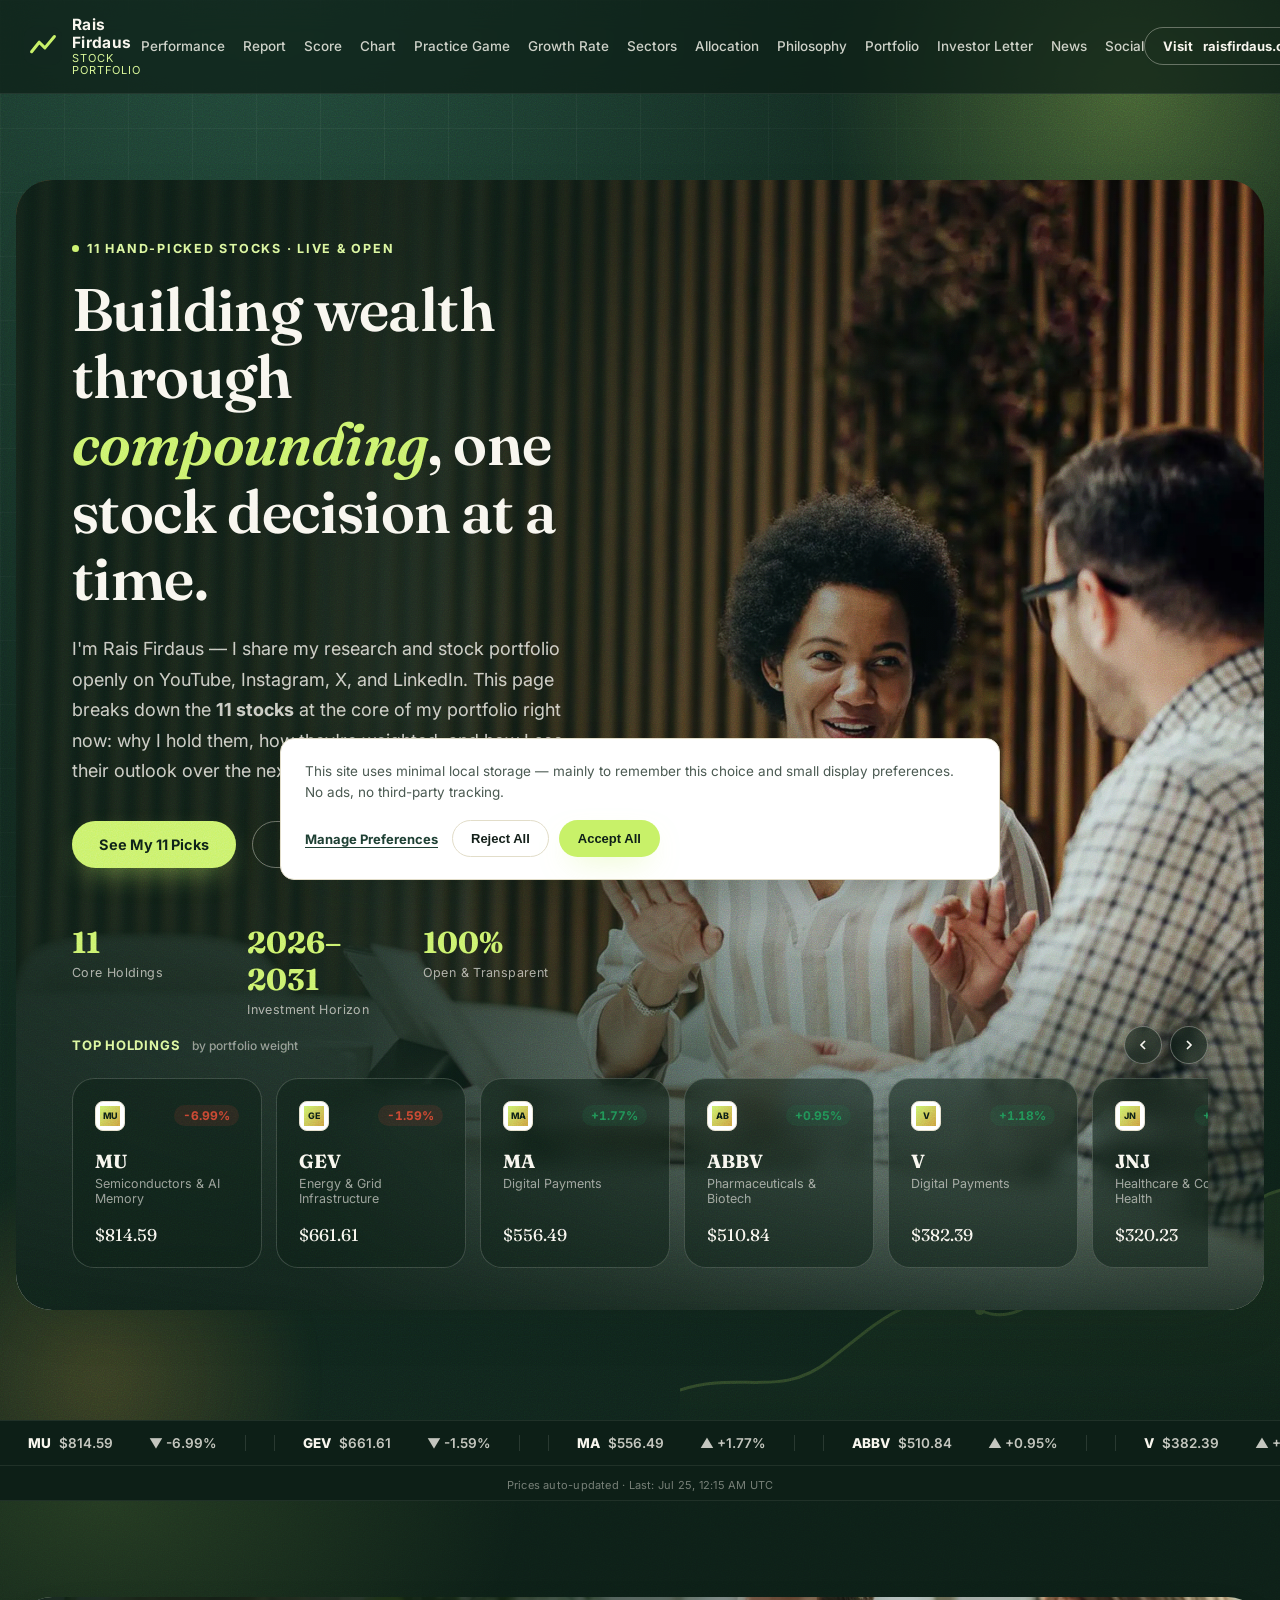
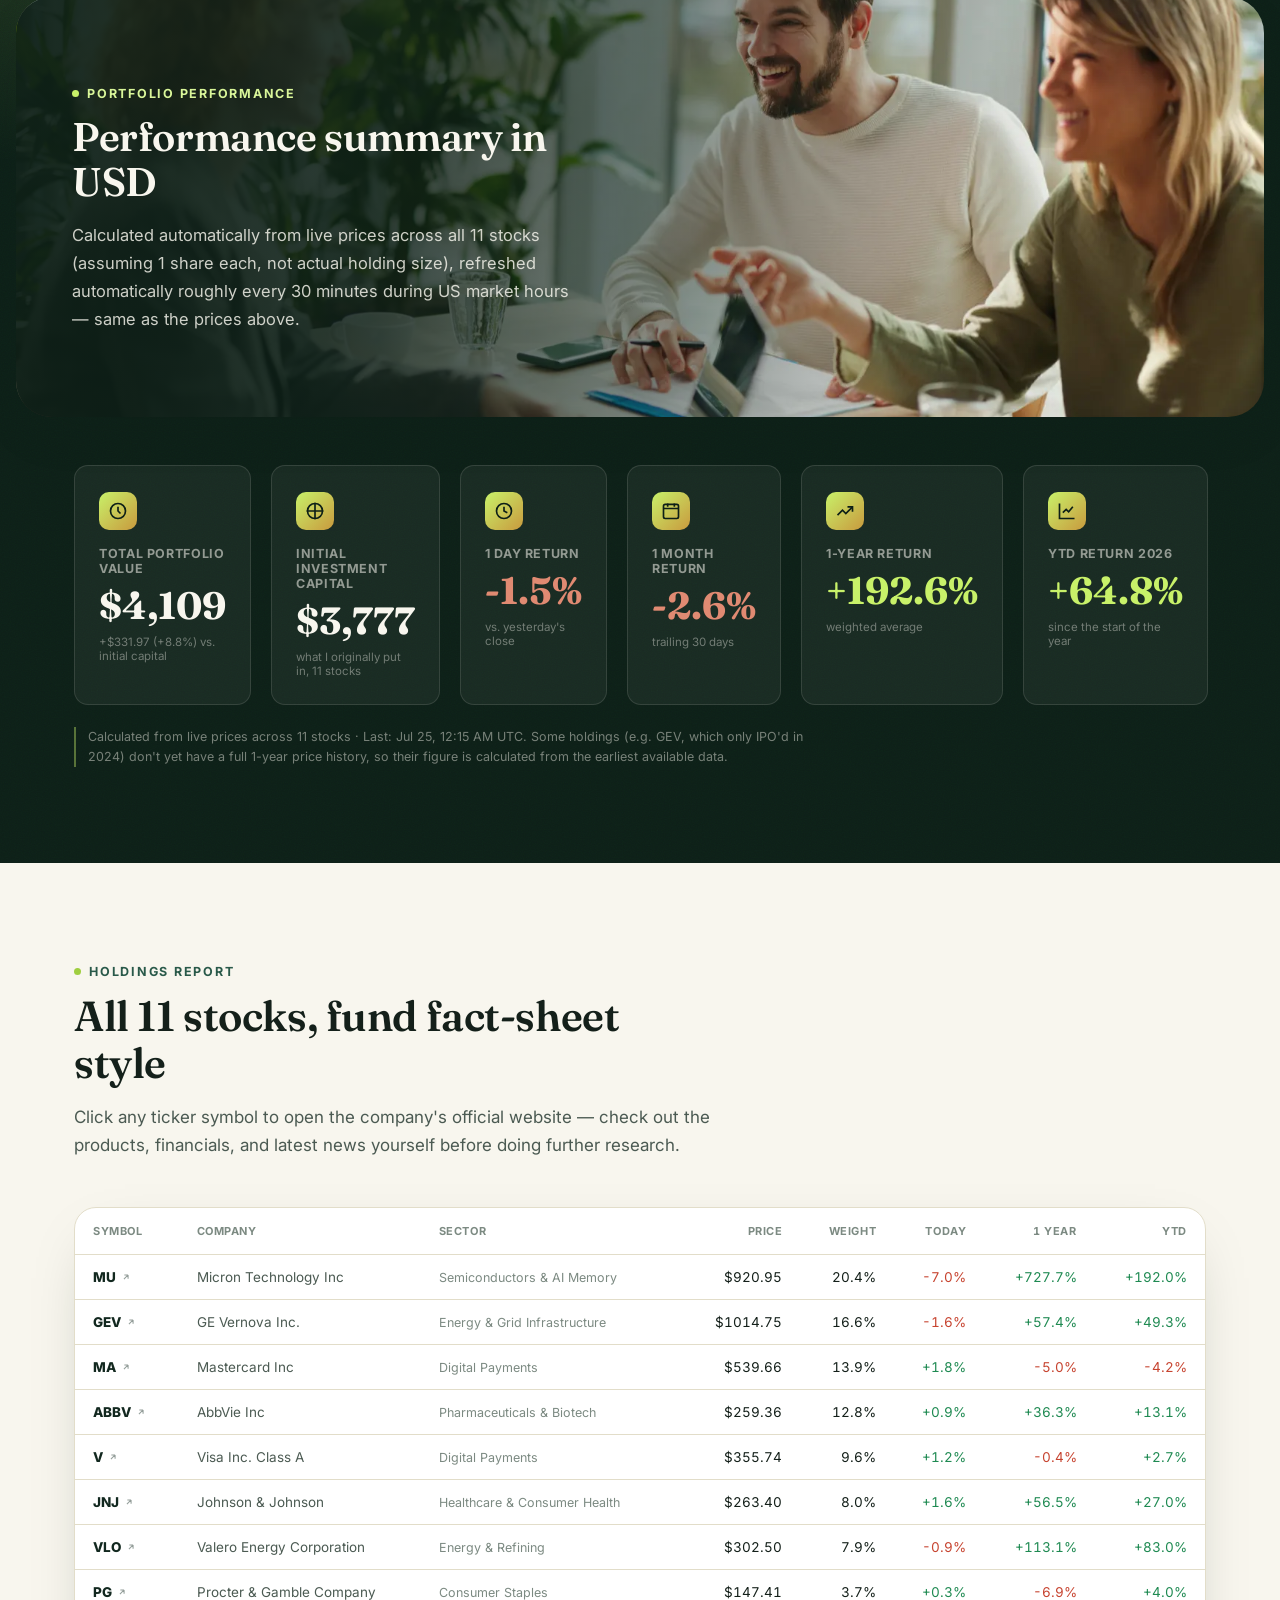
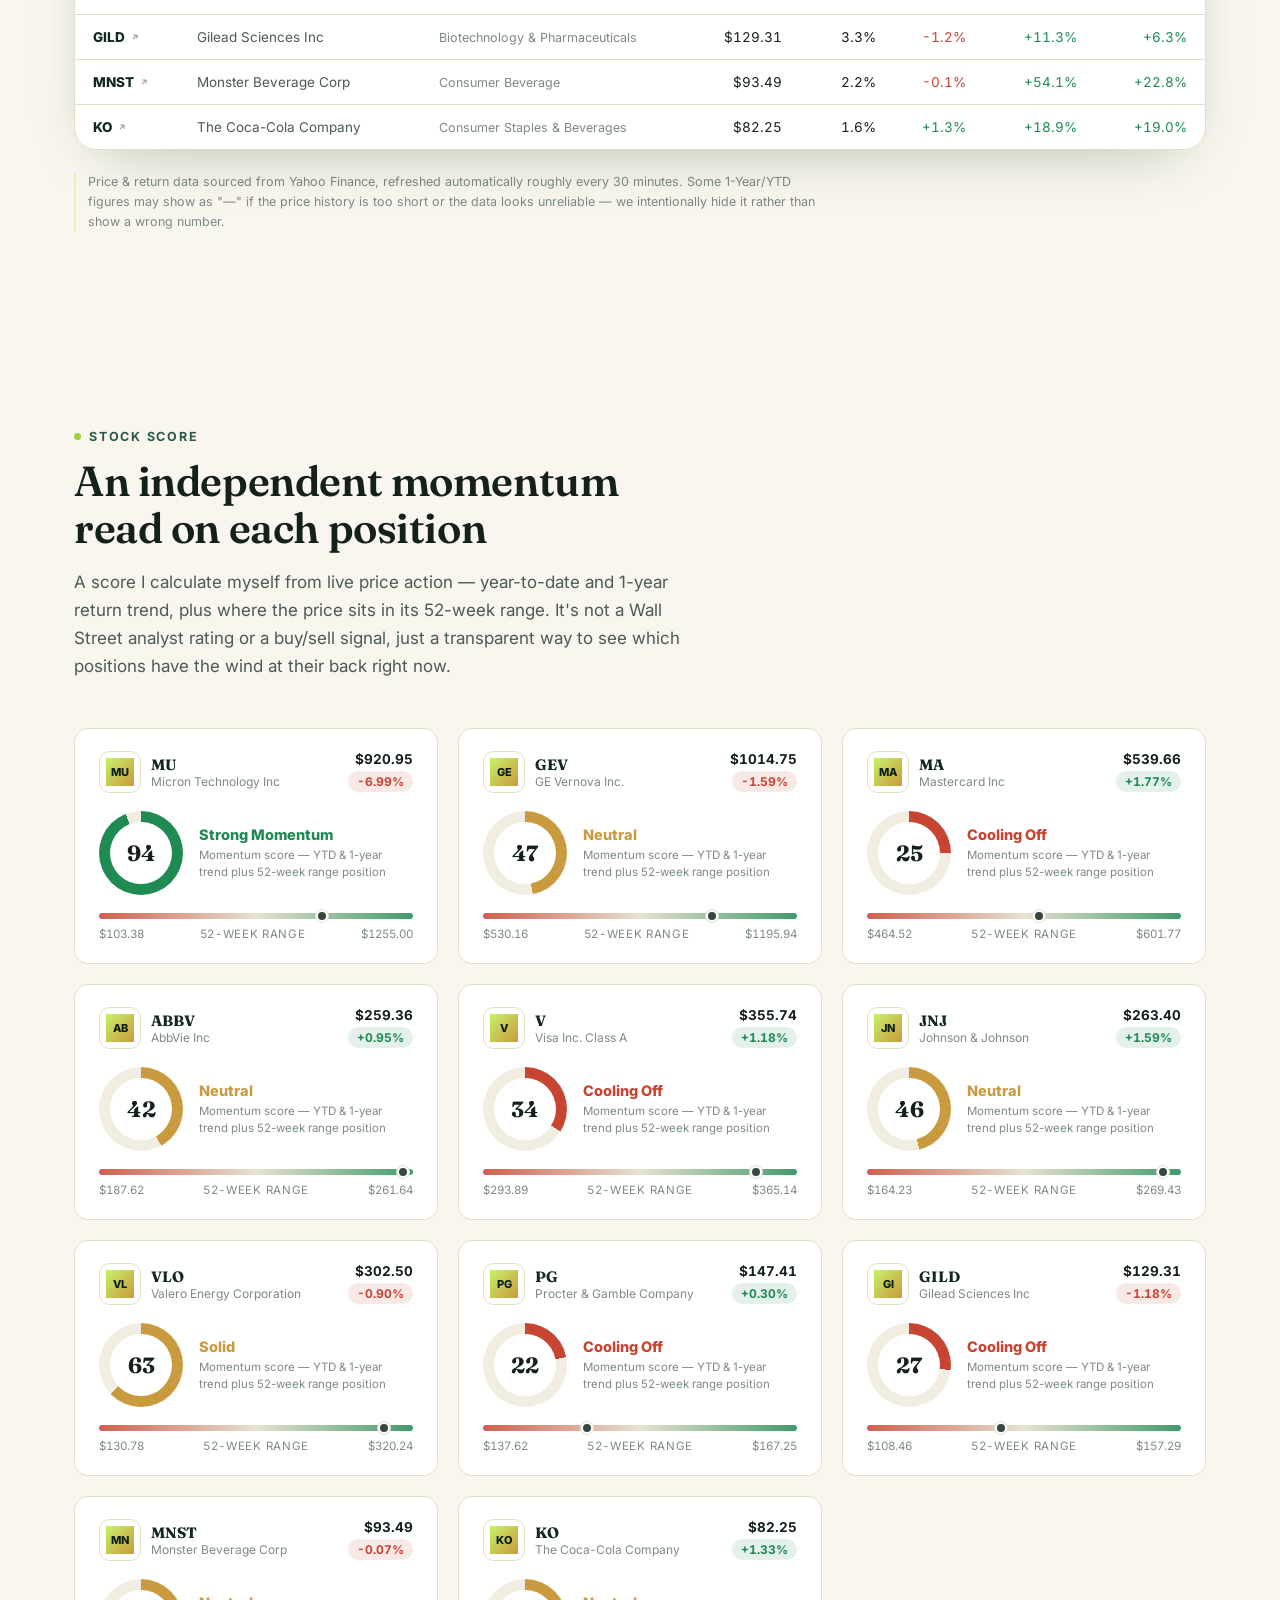
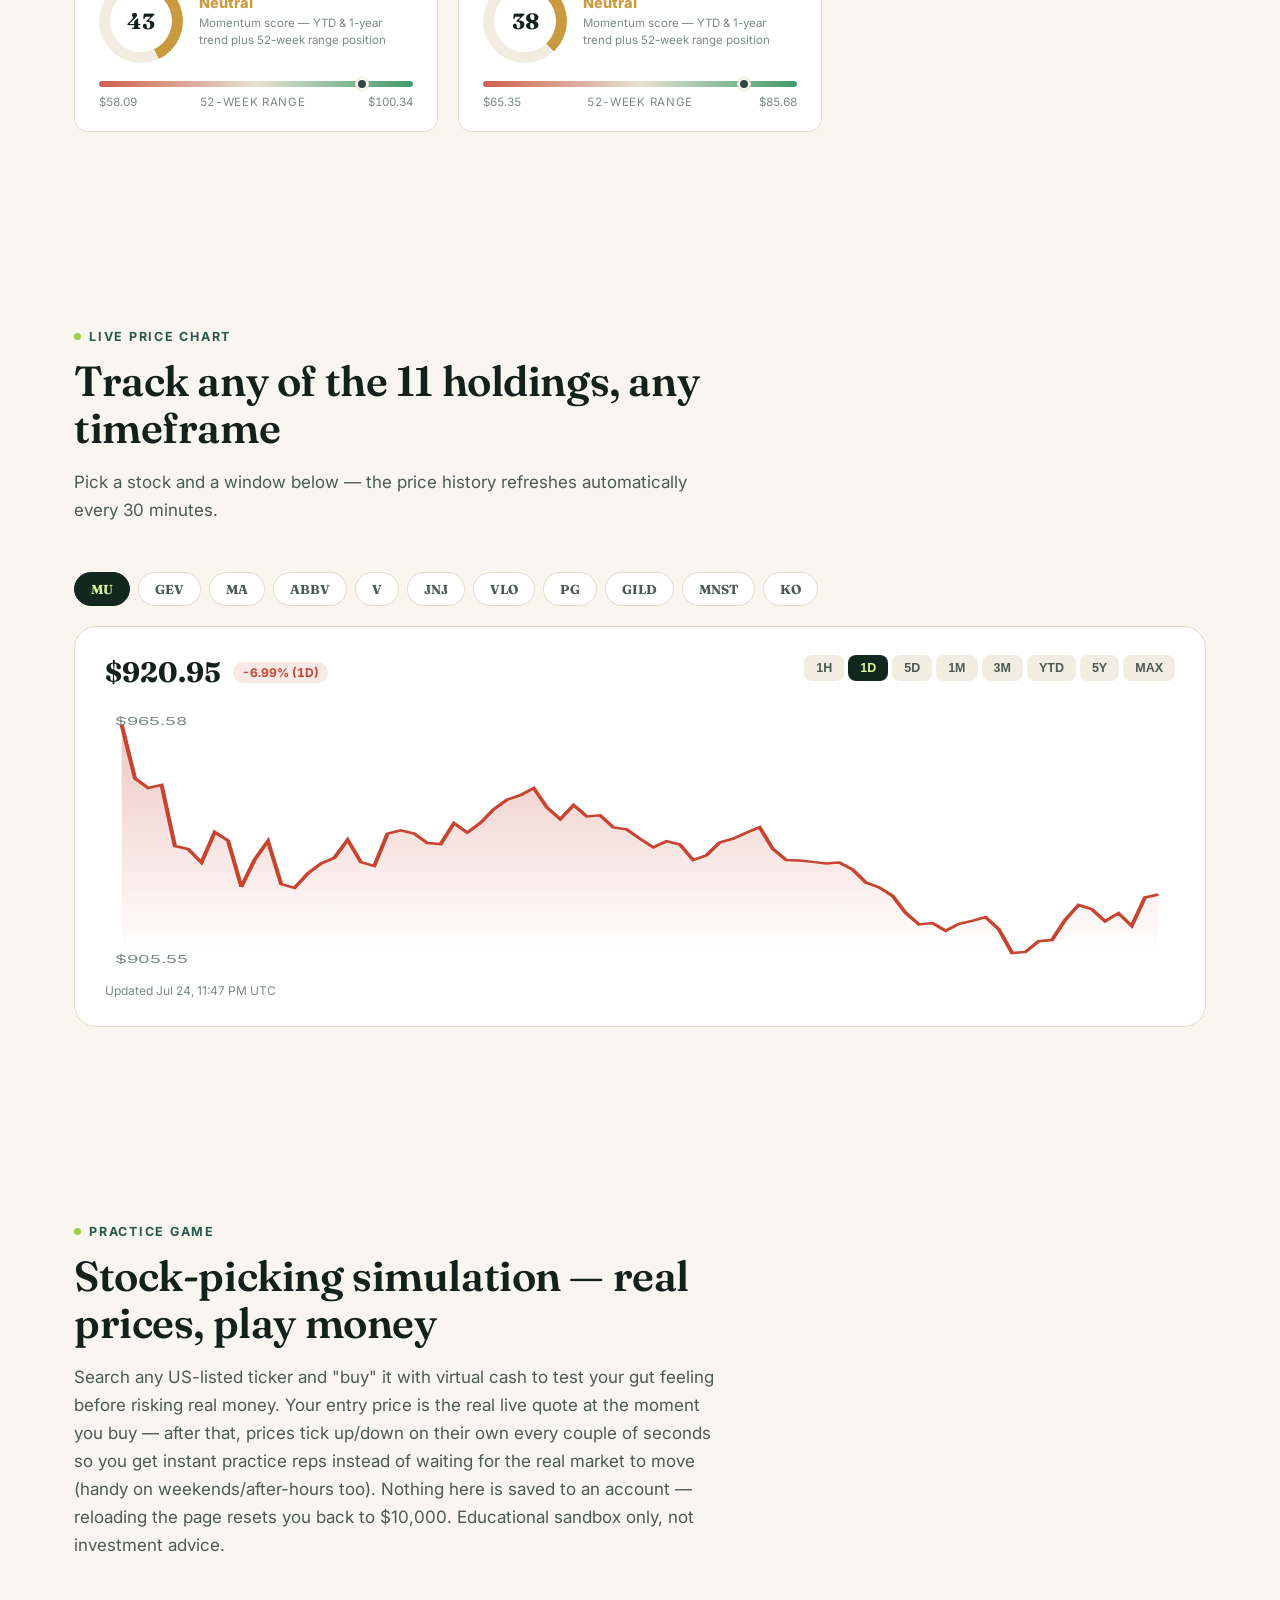
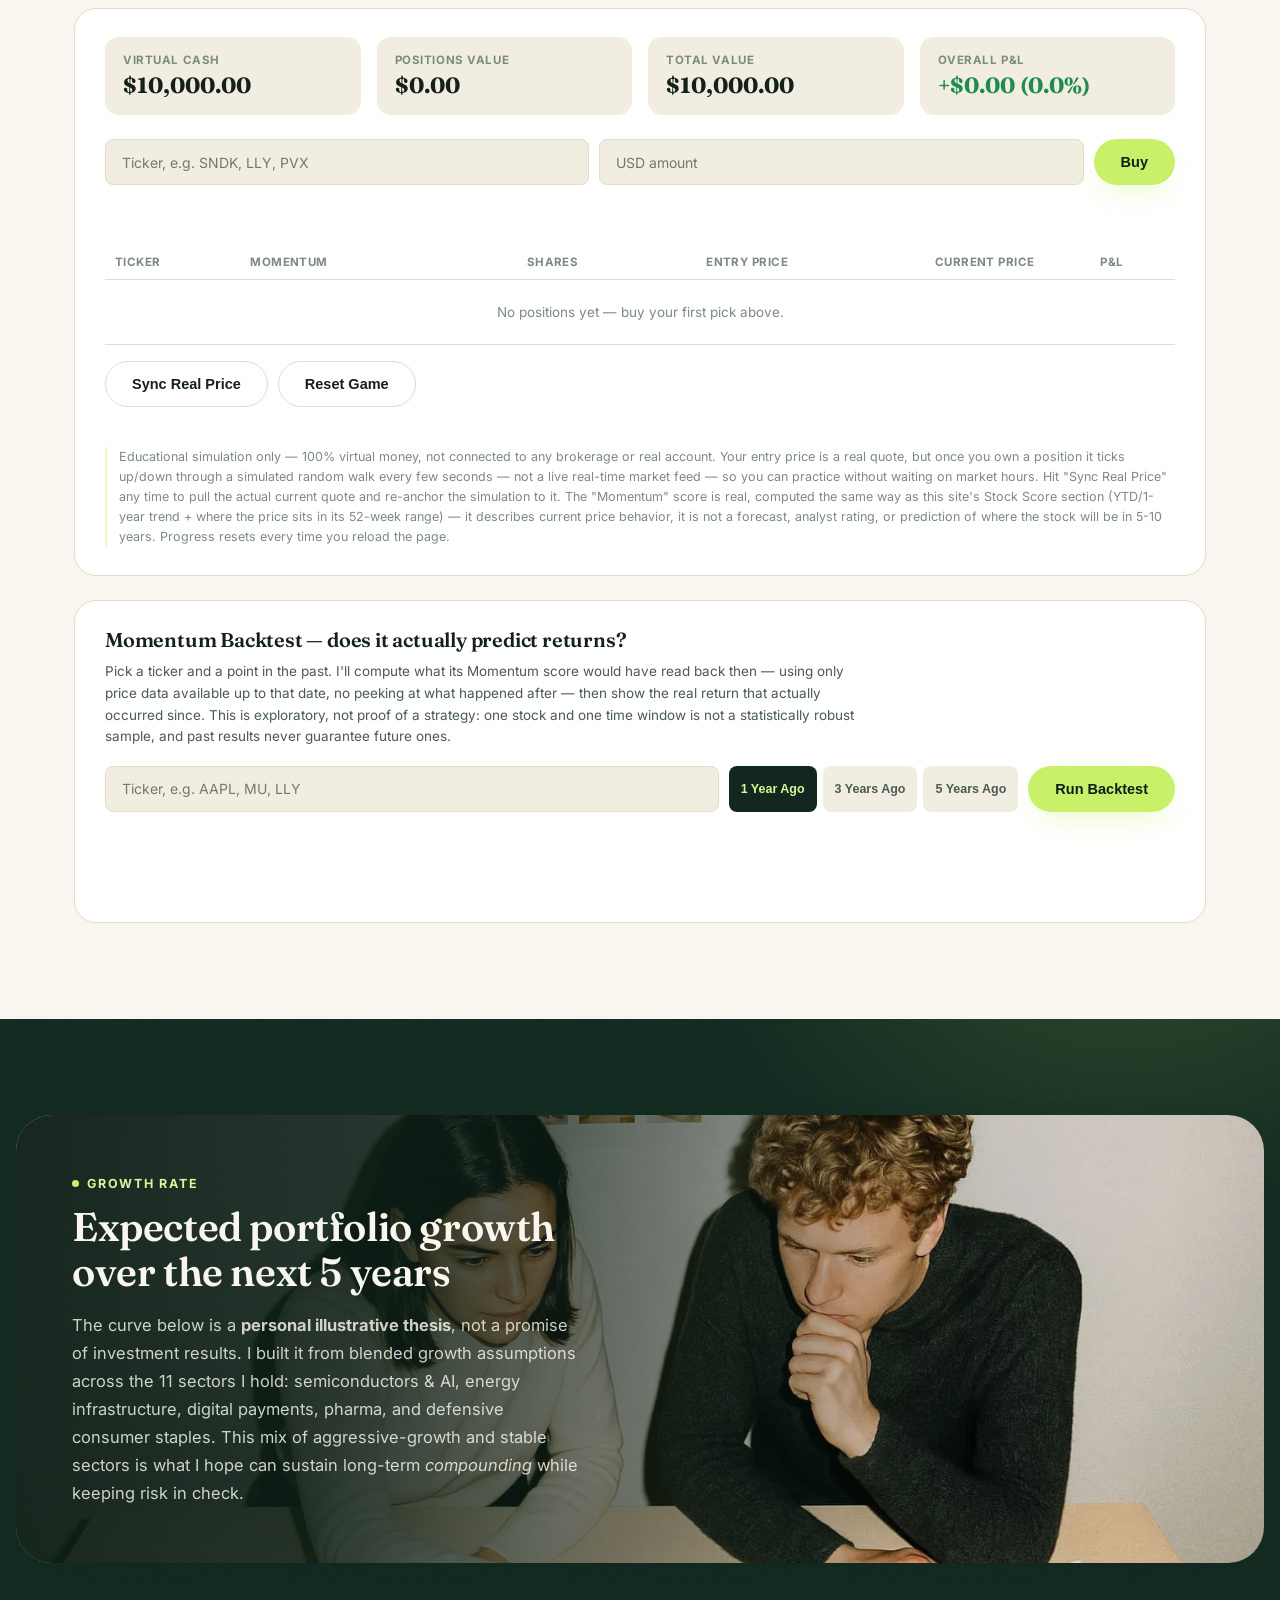
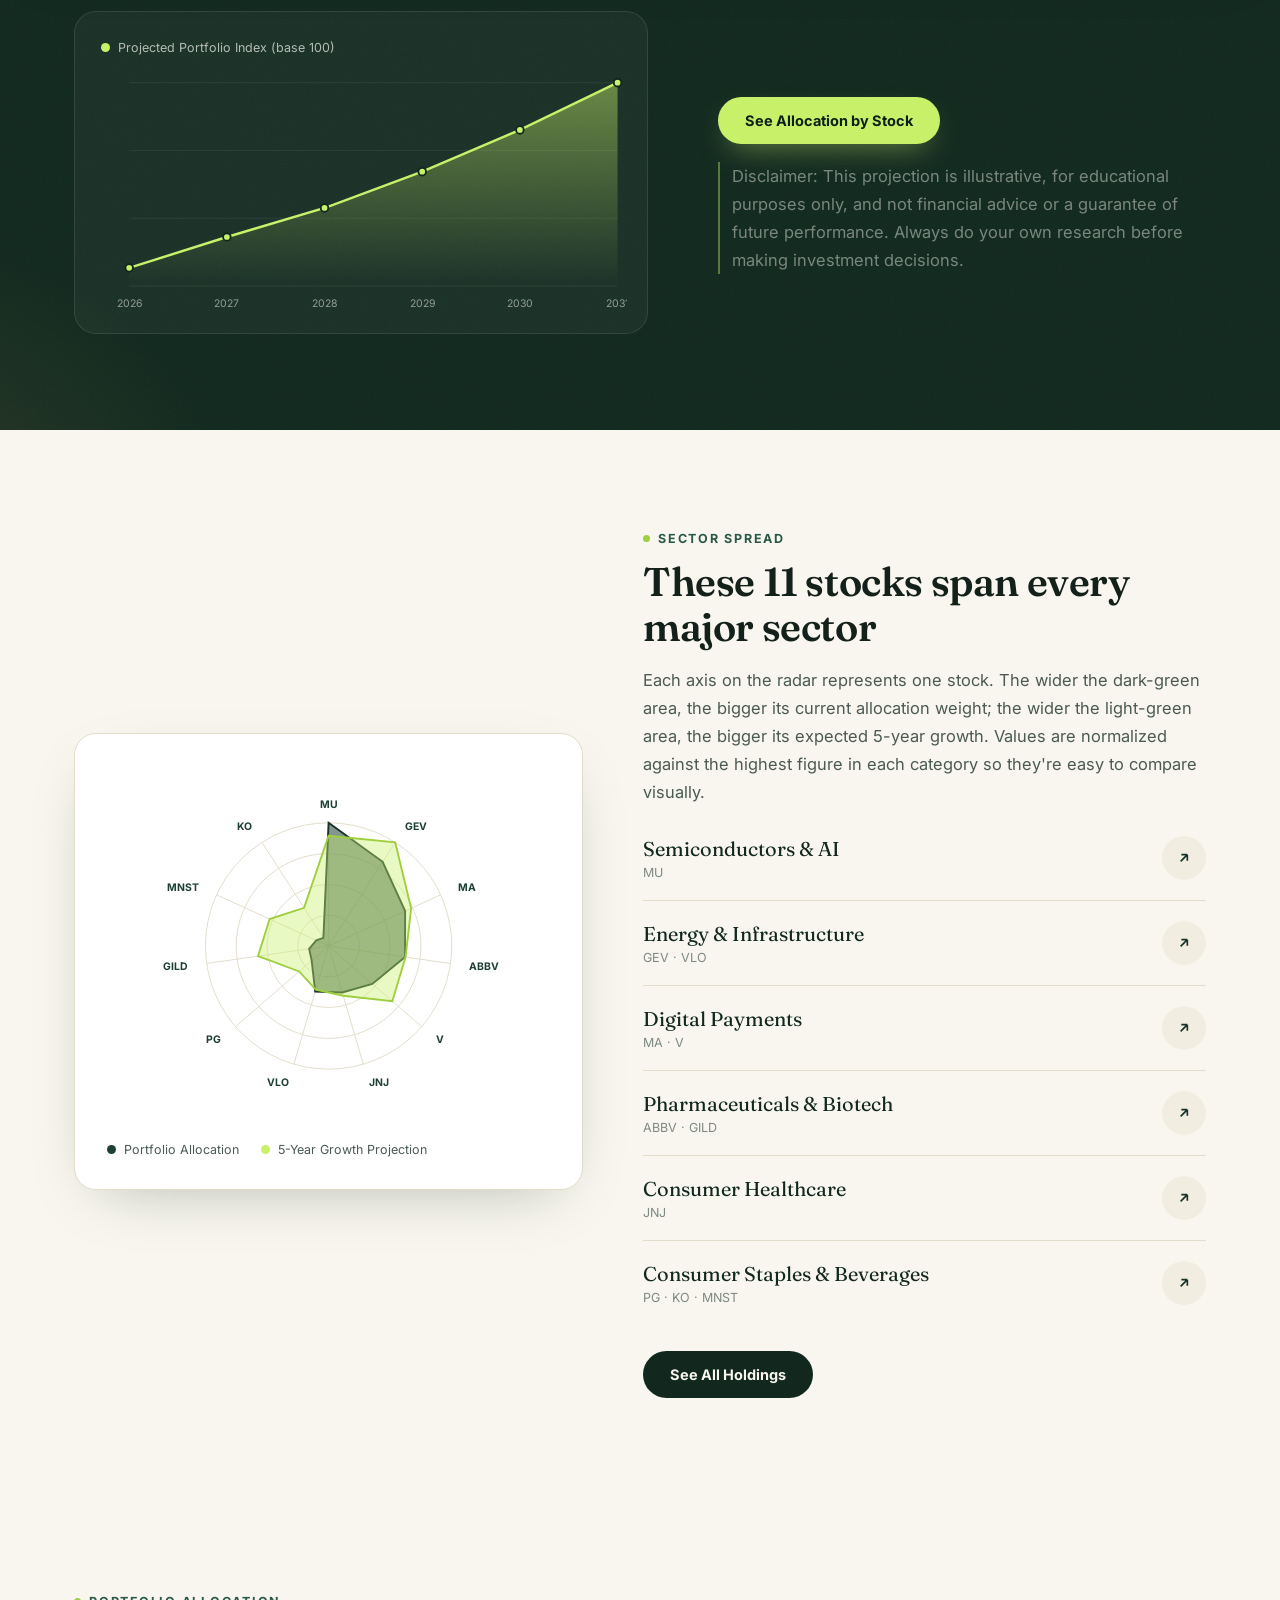
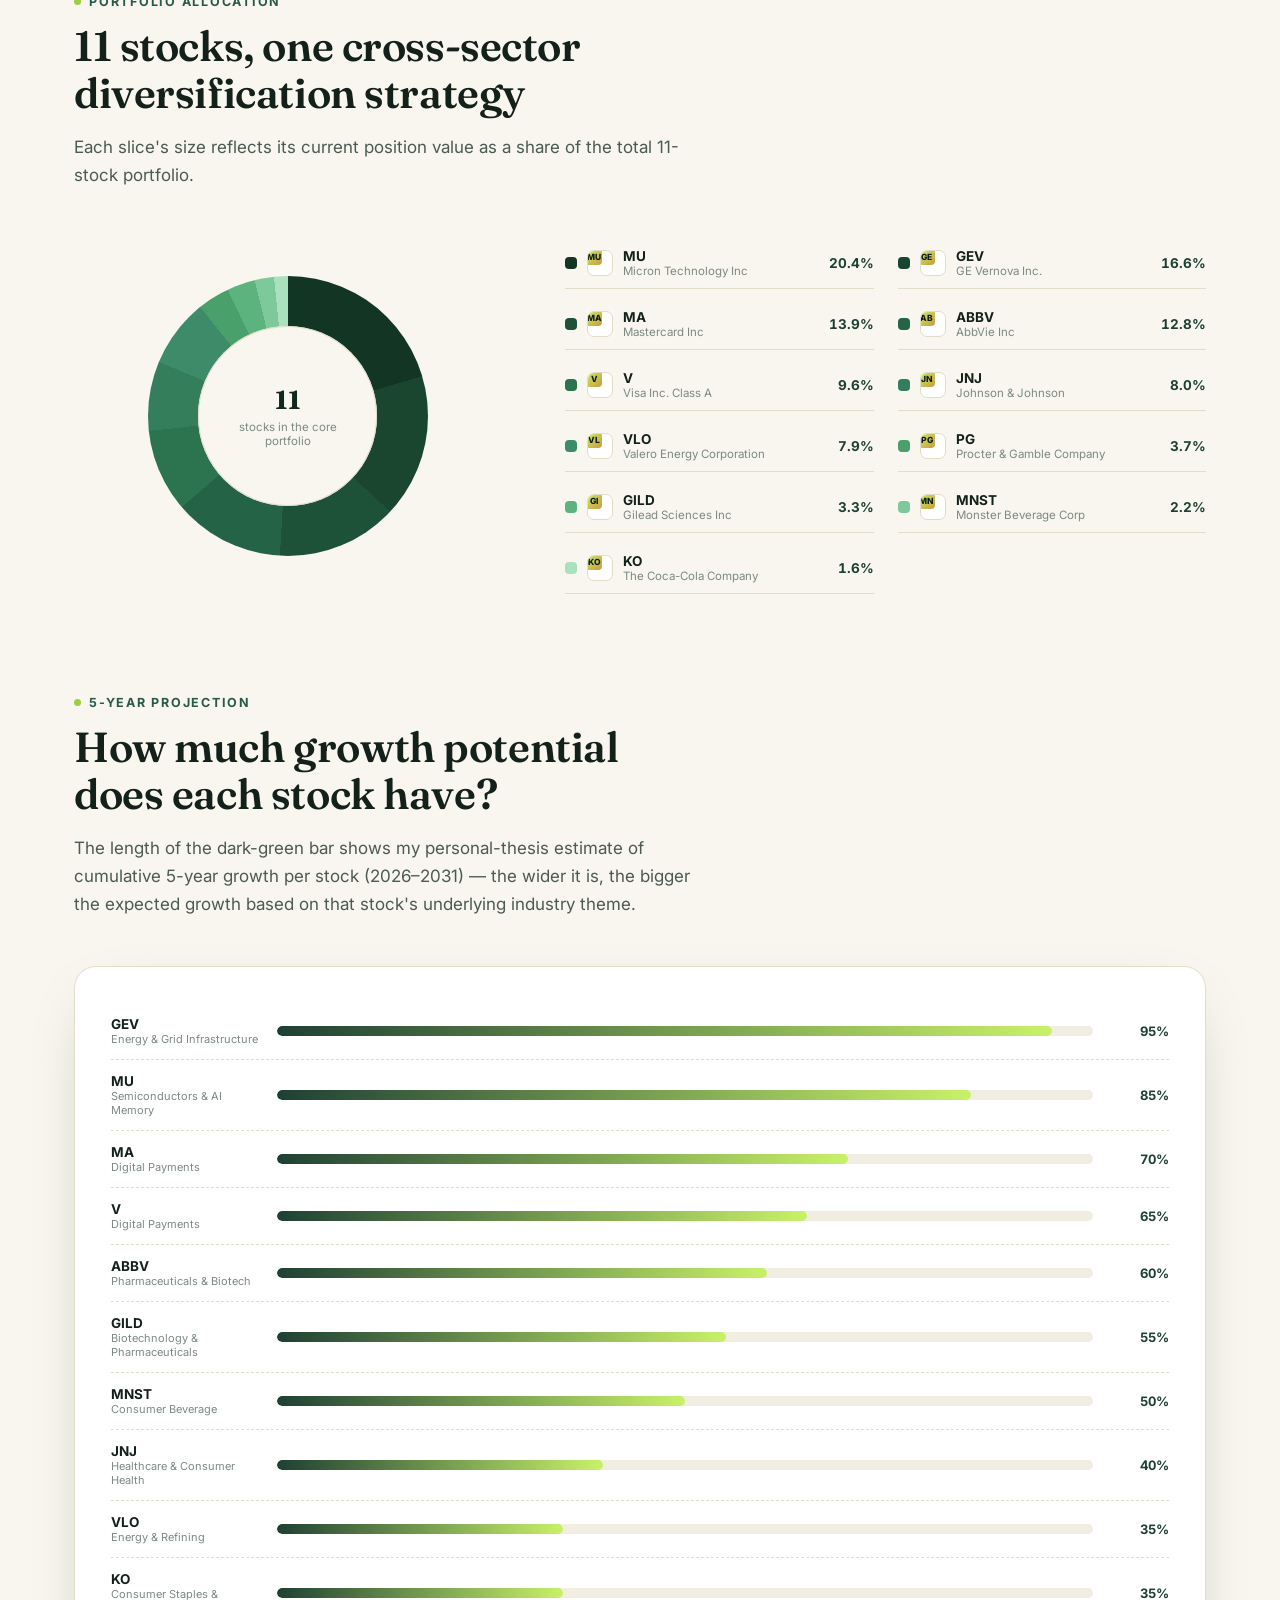
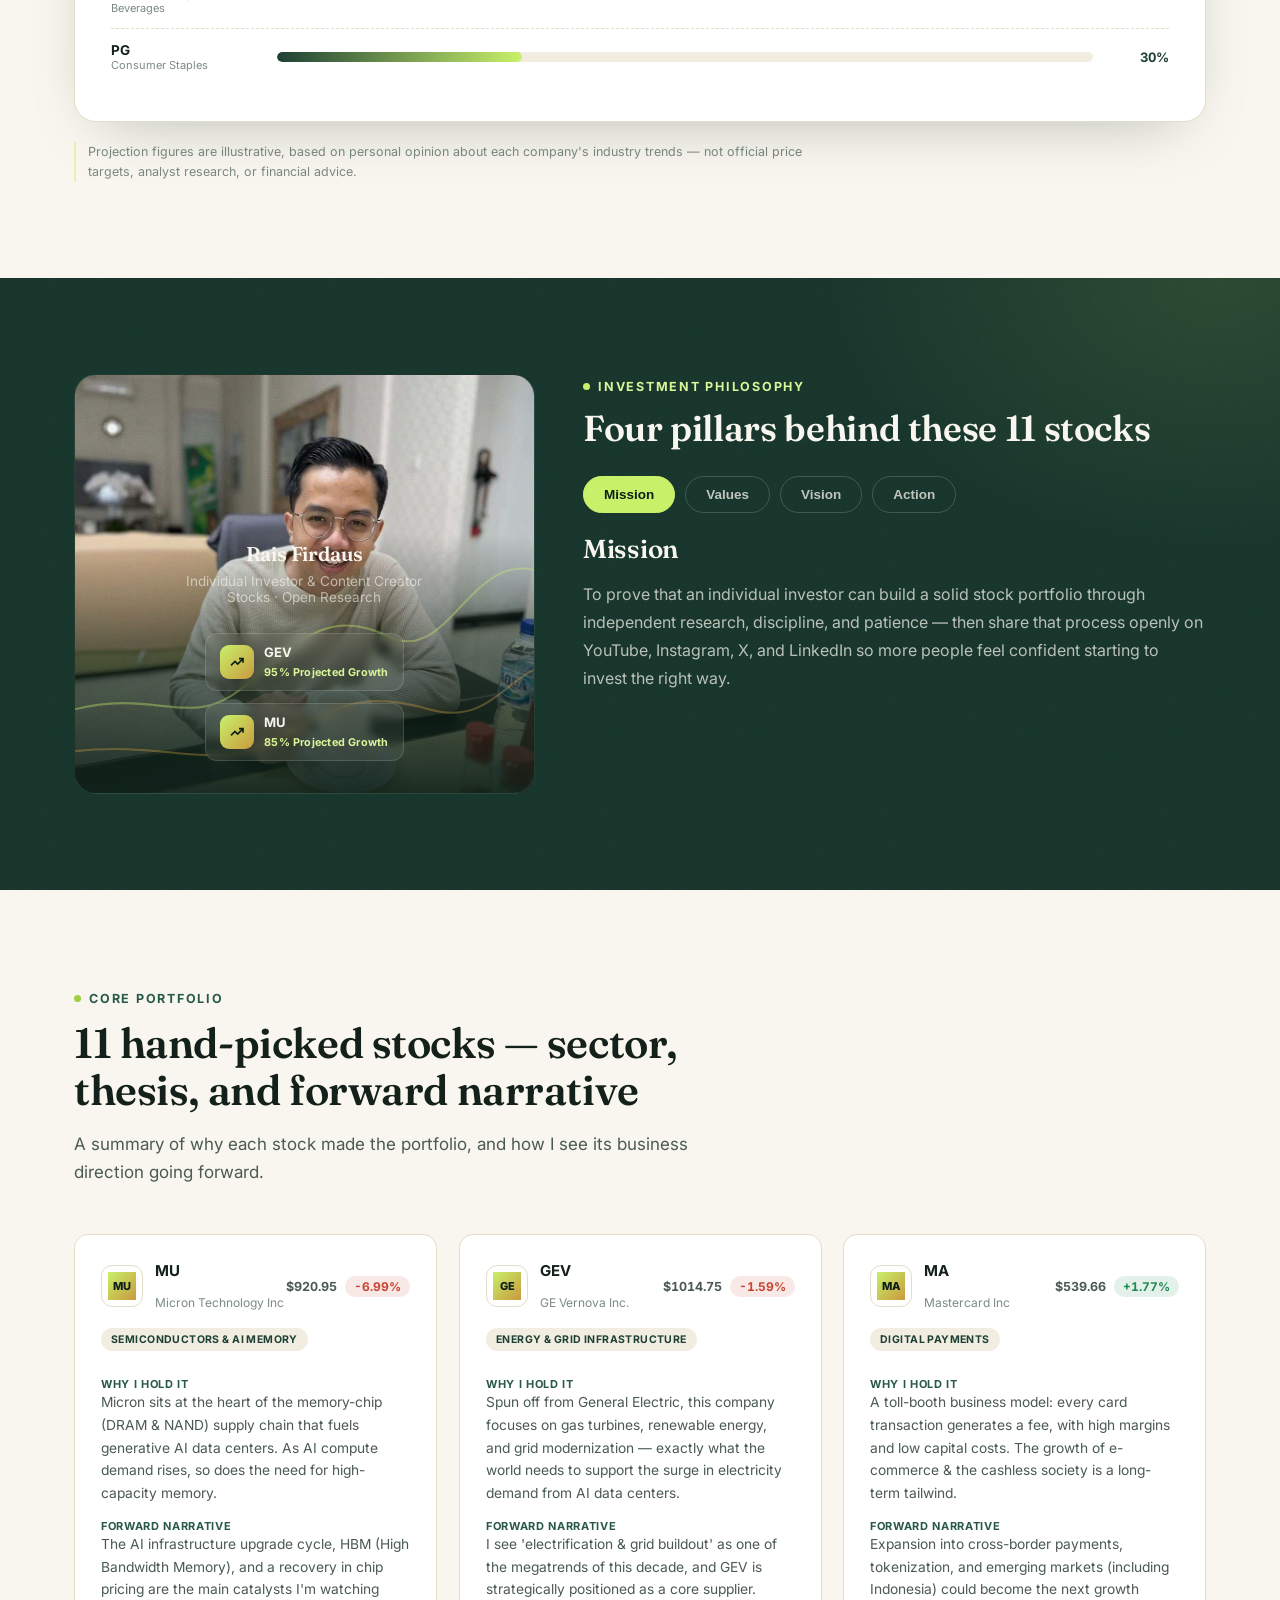
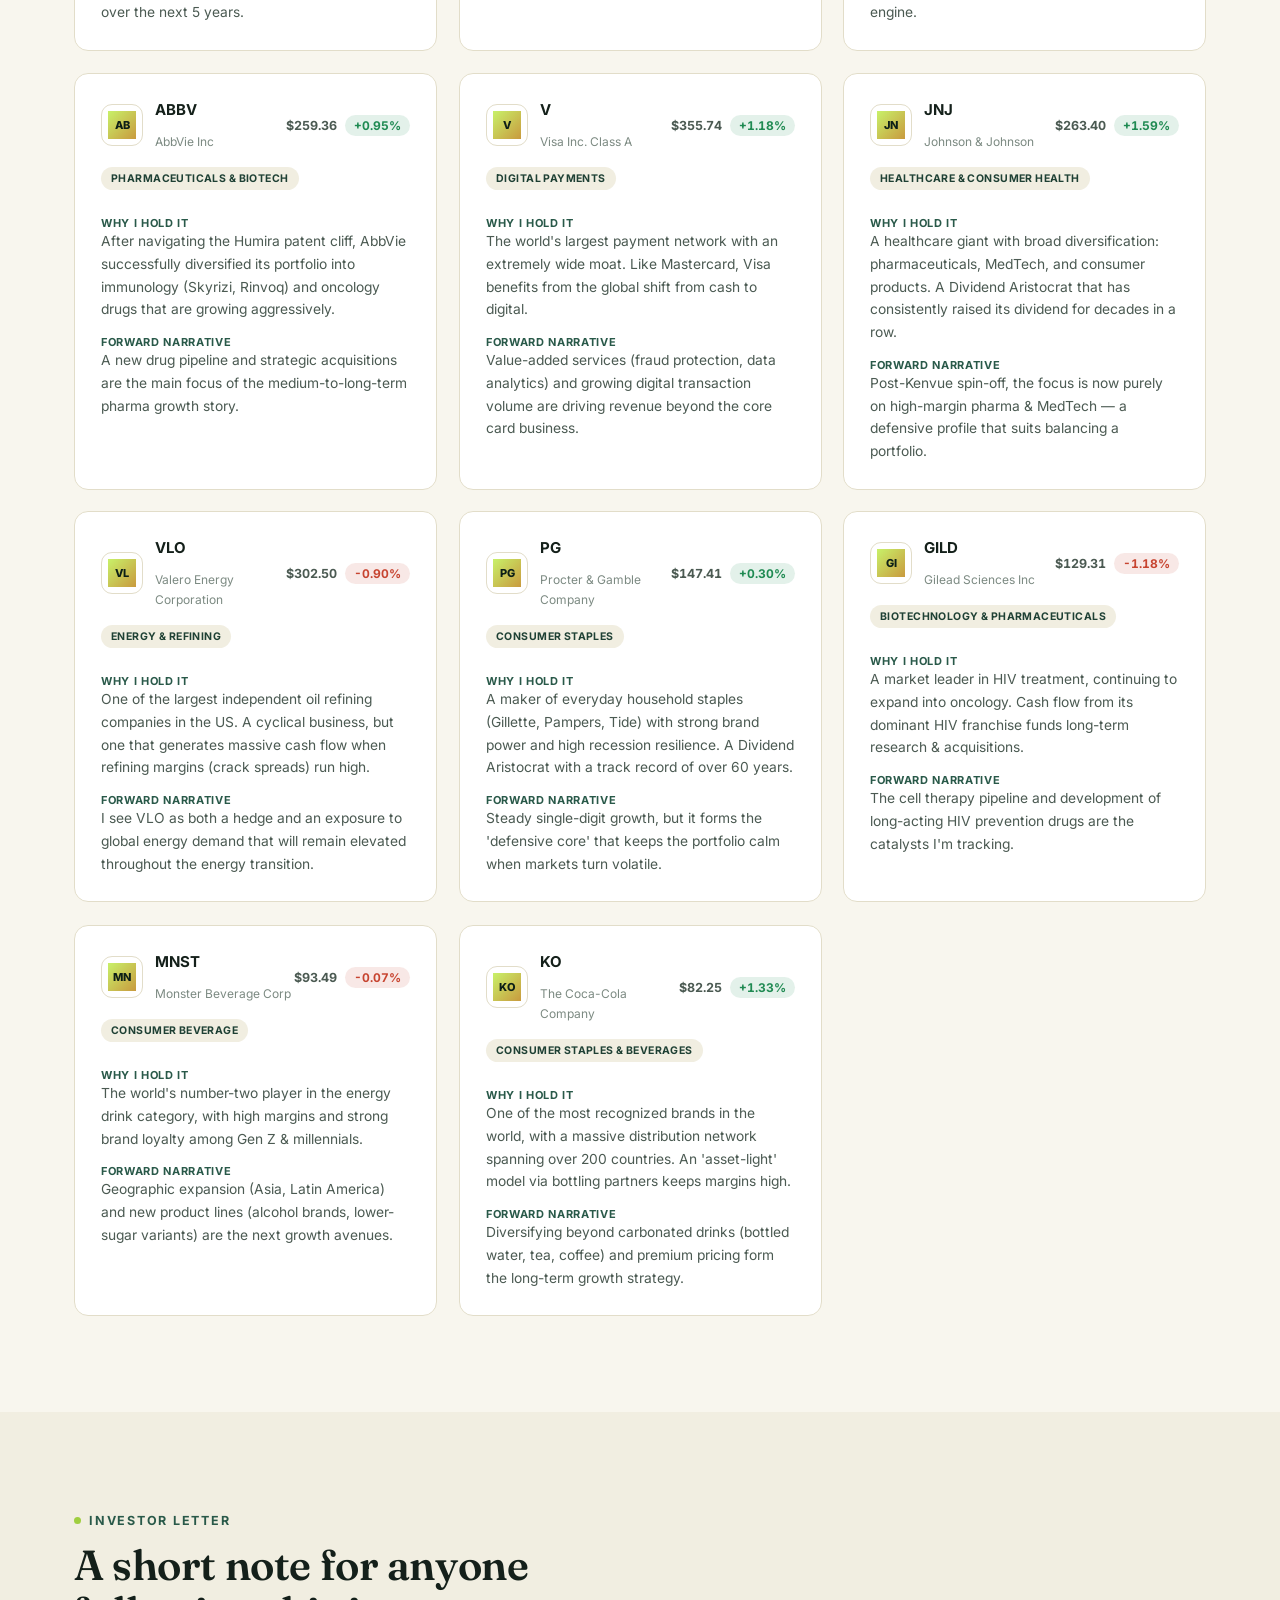
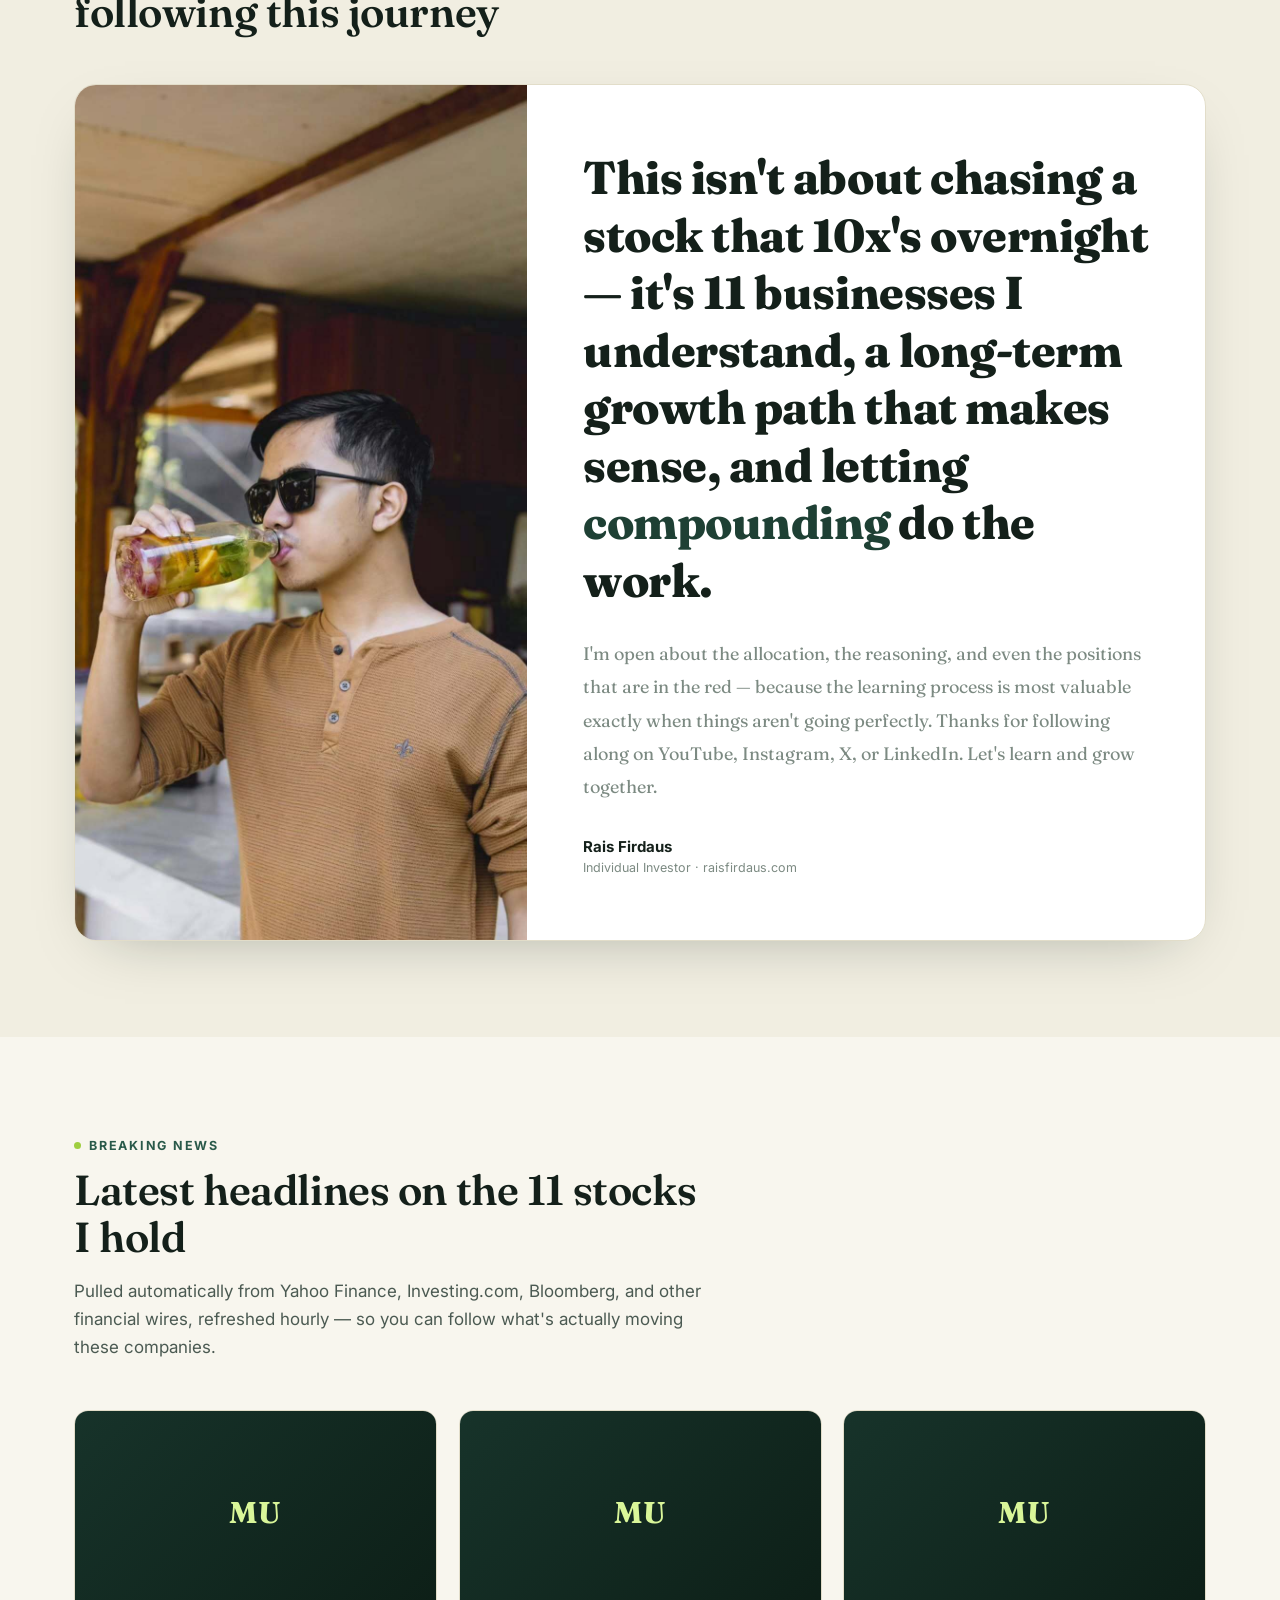
==== index.html @ 075db883 "Fix backtest result box showing empty placeholders before ever running Same CSS bug as the earlier l" ====
<!DOCTYPE html>
<html lang="en">
<head>
<meta charset="UTF-8" />
<meta name="viewport" content="width=device-width, initial-scale=1.0" />
<title>Rais Firdaus — Stock Portfolio &amp; Investment Insights</title>
<meta name="description" content="Rais Firdaus's 11-stock portfolio — allocation, investment thesis, and 5-year growth projections. Educational investing content, not financial advice." />
<link rel="icon" href="data:image/svg+xml,%3Csvg xmlns='http://www.w3.org/2000/svg' viewBox='0 0 100 100'%3E%3Crect width='100' height='100' rx='22' fill='%2312281f'/%3E%3Cpath d='M20 65 L40 40 L55 55 L80 25' stroke='%23c8f169' stroke-width='8' fill='none' stroke-linecap='round' stroke-linejoin='round'/%3E%3C/svg%3E" />
<link rel="preconnect" href="https://fonts.googleapis.com" />
<link rel="preconnect" href="https://fonts.gstatic.com" crossorigin />
<link href="https://fonts.googleapis.com/css2?family=Fraunces:opsz,wght@9..144,500;9..144,600;9..144,700&family=Inter:wght@400;500;600;700;800&display=swap" rel="stylesheet" />
<link rel="stylesheet" href="css/style.css?v=27" />
</head>
<body>

<div class="scroll-progress" id="scroll-progress" aria-hidden="true"></div>

<!-- ============ NAVBAR ============ -->
<header class="navbar">
  <div class="navbar-inner">
    <a href="#top" class="brand">
      <span class="brand-mark" aria-hidden="true">
        <svg viewBox="0 0 100 100" width="100%" height="100%">
          <rect width="100" height="100" rx="22" fill="#12281f" />
          <path d="M20 65 L40 40 L55 55 L80 25" stroke="#c8f169" stroke-width="8" fill="none" stroke-linecap="round" stroke-linejoin="round" />
        </svg>
      </span>
      <span class="brand-text">
        <strong>Rais Firdaus</strong>
        <span>Stock Portfolio</span>
      </span>
    </a>
    <nav class="nav-links" id="nav-links">
      <a href="#performance">Performance</a>
      <a href="#report">Report</a>
      <a href="#score">Score</a>
      <a href="#chart">Chart</a>
      <a href="#game">Practice Game</a>
      <a href="#growth">Growth Rate</a>
      <a href="#sectors">Sectors</a>
      <a href="#allocation">Allocation</a>
      <a href="#philosophy">Philosophy</a>
      <a href="#holdings">Portfolio</a>
      <a href="#letter">Investor Letter</a>
      <a href="#news">News</a>
      <a href="#social">Social</a>
    </nav>
    <div class="nav-cta">
      <a href="https://raisfirdaus.com" target="_blank" rel="noopener" class="btn btn-outline btn-sm">
        <span class="long">Visit</span> raisfirdaus.com
      </a>
      <a href="https://anra.store" target="_blank" rel="noopener" class="btn btn-outline btn-sm nav-visit-secondary">
        <span class="long">Visit</span> anra.store
      </a>
      <button class="nav-toggle" id="nav-toggle" aria-label="Open menu">
        <span></span><span></span><span></span>
      </button>
    </div>
  </div>
</header>

<!-- ============ HERO ============ -->
<section class="hero" id="top">
  <div class="hero-glow" aria-hidden="true"></div>
  <div class="hero-glow-2" aria-hidden="true"></div>
  <svg class="hero-chart-art" viewBox="0 0 640 320" fill="none" aria-hidden="true">
    <path d="M0 260 C 60 240, 100 270, 150 230 S 240 150, 300 180 S 400 90, 460 120 S 560 40, 640 60" stroke="#c8f169" stroke-width="3" stroke-linecap="round"/>
    <path d="M0 260 C 60 240, 100 270, 150 230 S 240 150, 300 180 S 400 90, 460 120 S 560 40, 640 60 V320 H0 Z" fill="url(#heroArtFill)"/>
    <circle cx="300" cy="180" r="5" fill="#c8f169"/>
    <circle cx="460" cy="120" r="5" fill="#c8f169"/>
    <circle cx="640" cy="60" r="6" fill="#c8f169"/>
    <defs>
      <linearGradient id="heroArtFill" x1="0" y1="0" x2="0" y2="1">
        <stop offset="0%" stop-color="#c8f169" stop-opacity="0.35"/>
        <stop offset="100%" stop-color="#c8f169" stop-opacity="0"/>
      </linearGradient>
    </defs>
  </svg>
  <div class="hero-inner">
    <div class="photo-hero hero-photo-hero reveal">
      <img src="assets/hero-cover.webp" alt="" class="photo-hero-bg" loading="lazy" />
      <div class="photo-hero-scrim" aria-hidden="true"></div>
      <div class="photo-hero-content hero-copy">
        <span class="eyebrow on-dark">11 Hand-Picked Stocks · Live &amp; Open</span>
        <h1>Building wealth through <em>compounding</em>, one stock decision at a time.</h1>
        <p>
          I'm Rais Firdaus — I share my research and stock portfolio openly on YouTube, Instagram, X, and LinkedIn.
          This page breaks down the <strong>11 stocks</strong> at the core of my portfolio right now: why I hold them, how
          they're weighted, and how I see their outlook over the next 5 years.
        </p>
        <div class="hero-actions">
          <a href="#holdings" class="btn btn-primary">See My 11 Picks</a>
          <a href="#social" class="btn btn-outline">Follow the Journey</a>
        </div>
        <div class="hero-stats">
          <div class="hero-stat">
            <strong id="stat-count">11</strong>
            <span>Core Holdings</span>
          </div>
          <div class="hero-stat">
            <strong>2026–2031</strong>
            <span>Investment Horizon</span>
          </div>
          <div class="hero-stat">
            <strong>100%</strong>
            <span>Open &amp; Transparent</span>
          </div>
        </div>
      </div>

      <div class="hero-slider">
        <div class="hero-slider-head">
          <span class="hero-slider-title">Top Holdings <small>by portfolio weight</small></span>
          <div class="hero-slider-nav">
            <button type="button" class="slider-arrow" id="hero-slider-prev" aria-label="Previous holdings">
              <svg width="16" height="16" viewBox="0 0 24 24" fill="none" stroke="currentColor" stroke-width="2.4"><path d="M15 18l-6-6 6-6"/></svg>
            </button>
            <button type="button" class="slider-arrow" id="hero-slider-next" aria-label="Next holdings">
              <svg width="16" height="16" viewBox="0 0 24 24" fill="none" stroke="currentColor" stroke-width="2.4"><path d="M9 18l6-6-6-6"/></svg>
            </button>
          </div>
        </div>
        <div class="hero-slider-track" id="hero-slider-track"></div>
      </div>
    </div>
  </div>
</section>

<!-- ============ TICKER TAPE ============ -->
<div class="ticker-tape">
  <div class="ticker-track" id="ticker-track"></div>
</div>
<div class="quotes-updated-bar">
  <span id="quotes-updated">Loading latest prices…</span>
</div>

<!-- ============ PERFORMANCE (USD) ============ -->
<section class="section performance" id="performance">
  <div class="container">
    <div class="photo-hero photo-hero-full reveal">
      <img src="assets/performance-bg.webp" alt="" class="photo-hero-bg" loading="lazy" />
      <div class="photo-hero-scrim" aria-hidden="true"></div>
      <div class="photo-hero-content">
        <span class="eyebrow on-dark">Portfolio Performance</span>
        <h2>Performance summary in USD</h2>
        <p>
          Calculated automatically from live prices across all 11 stocks (assuming 1 share each, not actual holding size),
          refreshed automatically roughly every 30 minutes during US market hours — same as the prices above.
        </p>
      </div>
    </div>
    <div class="perf-grid reveal">
      <div class="perf-tile">
        <span class="perf-icon">
          <svg width="20" height="20" viewBox="0 0 24 24" fill="none" stroke="currentColor" stroke-width="2"><circle cx="12" cy="12" r="9"/><path d="M12 7v5l3 3"/></svg>
        </span>
        <span class="perf-label">Total Portfolio Value</span>
        <strong class="perf-value" id="perf-total">—</strong>
        <span class="perf-sub" id="perf-vs-capital">11 stocks · USD</span>
      </div>
      <div class="perf-tile">
        <span class="perf-icon">
          <svg width="20" height="20" viewBox="0 0 24 24" fill="none" stroke="currentColor" stroke-width="2"><path d="M12 2v20M2 12h20"/><circle cx="12" cy="12" r="9"/></svg>
        </span>
        <span class="perf-label">Initial Investment Capital</span>
        <strong class="perf-value" id="perf-net">—</strong>
        <span class="perf-sub">what I originally put in, 11 stocks</span>
      </div>
      <div class="perf-tile">
        <span class="perf-icon">
          <svg width="20" height="20" viewBox="0 0 24 24" fill="none" stroke="currentColor" stroke-width="2"><circle cx="12" cy="12" r="9"/><path d="M12 7v5l4 2"/></svg>
        </span>
        <span class="perf-label">1 Day Return</span>
        <strong class="perf-value" id="perf-1d">—</strong>
        <span class="perf-sub">vs. yesterday's close</span>
      </div>
      <div class="perf-tile">
        <span class="perf-icon">
          <svg width="20" height="20" viewBox="0 0 24 24" fill="none" stroke="currentColor" stroke-width="2"><rect x="3" y="4" width="18" height="17" rx="2"/><path d="M3 9h18M8 3v4M16 3v4"/></svg>
        </span>
        <span class="perf-label">1 Month Return</span>
        <strong class="perf-value" id="perf-1m">—</strong>
        <span class="perf-sub">trailing 30 days</span>
      </div>
      <div class="perf-tile">
        <span class="perf-icon">
          <svg width="20" height="20" viewBox="0 0 24 24" fill="none" stroke="currentColor" stroke-width="2"><path d="M3 17l6-6 4 4 8-8"/><path d="M15 7h6v6"/></svg>
        </span>
        <span class="perf-label">1-Year Return</span>
        <strong class="perf-value" id="perf-1y">—</strong>
        <span class="perf-sub">weighted average</span>
      </div>
      <div class="perf-tile">
        <span class="perf-icon">
          <svg width="20" height="20" viewBox="0 0 24 24" fill="none" stroke="currentColor" stroke-width="2"><path d="M3 3v18h18"/><path d="M7 14l4-4 3 3 5-6"/></svg>
        </span>
        <span class="perf-label" id="perf-ytd-label">YTD Return</span>
        <strong class="perf-value" id="perf-ytd">—</strong>
        <span class="perf-sub">since the start of the year</span>
      </div>
    </div>
    <p class="disclaimer-note" id="perf-updated" style="max-width:760px">Calculating live performance…</p>
  </div>
</section>

<!-- ============ HOLDINGS REPORT (fact sheet) ============ -->
<section class="section" id="report">
  <div class="container">
    <div class="section-head reveal">
      <span class="eyebrow">Holdings Report</span>
      <h2>All 11 stocks, fund fact-sheet style</h2>
      <p>
        Click any ticker symbol to open the company's official website — check out the products, financials, and latest
        news yourself before doing further research.
      </p>
    </div>
    <div class="report-table-wrap reveal">
      <table class="report-table">
        <thead>
          <tr>
            <th>Symbol</th>
            <th>Company</th>
            <th>Sector</th>
            <th class="rp-num">Price</th>
            <th class="rp-num">Weight</th>
            <th class="rp-num">Today</th>
            <th class="rp-num">1 Year</th>
            <th class="rp-num">YTD</th>
          </tr>
        </thead>
        <tbody id="report-table-body"></tbody>
      </table>
    </div>
    <p class="disclaimer-note" style="max-width:760px">
      Price &amp; return data sourced from Yahoo Finance, refreshed automatically roughly every 30 minutes. Some 1-Year/YTD
      figures may show as "—" if the price history is too short or the data looks unreliable — we intentionally hide it
      rather than show a wrong number.
    </p>
  </div>
</section>

<!-- ============ STOCK SCORE ============ -->
<section class="section" id="score">
  <div class="container">
    <div class="section-head reveal">
      <span class="eyebrow">Stock Score</span>
      <h2>An independent momentum read on each position</h2>
      <p>
        A score I calculate myself from live price action — year-to-date and 1-year return trend, plus where the price
        sits in its 52-week range. It's not a Wall Street analyst rating or a buy/sell signal, just a transparent way to
        see which positions have the wind at their back right now.
      </p>
    </div>
    <div class="score-grid" id="score-grid"></div>
  </div>
</section>

<!-- ============ LIVE PRICE CHART ============ -->
<section class="section" id="chart">
  <div class="container">
    <div class="section-head reveal">
      <span class="eyebrow">Live Price Chart</span>
      <h2>Track any of the 11 holdings, any timeframe</h2>
      <p>Pick a stock and a window below — the price history refreshes automatically every 30 minutes.</p>
    </div>

    <div class="chart-ticker-tabs" id="chart-ticker-tabs"></div>

    <div class="chart-panel reveal">
      <div class="chart-panel-head">
        <div class="chart-price-block">
          <strong id="chart-price">—</strong>
          <span class="chip" id="chart-change">—</span>
        </div>
        <div class="chart-range-tabs" id="chart-range-tabs"></div>
      </div>
      <svg class="chart-svg" id="chart-svg" viewBox="0 0 640 260" preserveAspectRatio="none"></svg>
      <p class="chart-updated" id="chart-updated"></p>
    </div>
  </div>
</section>

<!-- ============ INVESTMENT SIMULATION GAME ============ -->
<section class="section game" id="game">
  <div class="container">
    <div class="section-head reveal">
      <span class="eyebrow">Practice Game</span>
      <h2>Stock-picking simulation — real prices, play money</h2>
      <p>
        Search any US-listed ticker and "buy" it with virtual cash to test your gut feeling before risking real money.
        Your entry price is the real live quote at the moment you buy — after that, prices tick up/down on their own
        every couple of seconds so you get instant practice reps instead of waiting for the real market to move
        (handy on weekends/after-hours too). Nothing here is saved to an account — reloading the page resets you back
        to $10,000. Educational sandbox only, not investment advice.
      </p>
    </div>

    <div class="game-panel reveal">
      <div class="game-stats">
        <div class="game-stat">
          <span class="game-stat-label">Virtual Cash</span>
          <strong id="game-cash">$10,000.00</strong>
        </div>
        <div class="game-stat">
          <span class="game-stat-label">Positions Value</span>
          <strong id="game-positions-value">$0.00</strong>
        </div>
        <div class="game-stat">
          <span class="game-stat-label">Total Value</span>
          <strong id="game-total-value">$10,000.00</strong>
        </div>
        <div class="game-stat">
          <span class="game-stat-label">Overall P&amp;L</span>
          <strong id="game-total-pl">$0.00 (0.0%)</strong>
        </div>
      </div>

      <form class="game-buy-form" id="game-buy-form">
        <input type="text" id="game-ticker-input" class="game-input" placeholder="Ticker, e.g. SNDK, LLY, PVX" maxlength="10" autocomplete="off" />
        <input type="number" id="game-amount-input" class="game-input" placeholder="USD amount" min="1" step="0.01" />
        <button type="submit" class="btn btn-primary" id="game-buy-btn">Buy</button>
      </form>
      <p class="game-quote-preview" id="game-quote-preview"></p>
      <p class="game-feedback" id="game-feedback"></p>

      <p class="game-live-indicator" id="game-live-indicator" hidden>
        <span class="game-live-dot" aria-hidden="true"></span> Simulated prices ticking live — updates every few seconds
      </p>
      <div class="game-positions-wrap">
        <table class="game-positions-table">
          <thead>
            <tr>
              <th>Ticker</th>
              <th>Momentum</th>
              <th class="rp-num">Shares</th>
              <th class="rp-num">Entry Price</th>
              <th class="rp-num">Current Price</th>
              <th class="rp-num">P&amp;L</th>
              <th></th>
            </tr>
          </thead>
          <tbody id="game-positions-body">
            <tr class="game-empty-row">
              <td colspan="7">No positions yet — buy your first pick above.</td>
            </tr>
          </tbody>
        </table>
        <div class="game-actions">
          <button type="button" class="btn btn-outline-dark" id="game-refresh-btn">Sync Real Price</button>
          <button type="button" class="btn btn-outline-dark" id="game-reset-btn">Reset Game</button>
        </div>
      </div>
      <p class="disclaimer-note">
        Educational simulation only — 100% virtual money, not connected to any brokerage or real account. Your entry
        price is a real quote, but once you own a position it ticks up/down through a simulated random walk every
        few seconds — not a live real-time market feed — so you can practice without waiting on market hours. Hit
        "Sync Real Price" any time to pull the actual current quote and re-anchor the simulation to it. The
        "Momentum" score is real, computed the same way as this site's Stock Score section (YTD/1-year trend + where
        the price sits in its 52-week range) — it describes current price behavior, it is not a forecast, analyst
        rating, or prediction of where the stock will be in 5-10 years. Progress resets every time you reload the
        page.
      </p>
    </div>

    <div class="game-backtest-panel game-panel reveal">
      <h3 class="game-backtest-title">Momentum Backtest — does it actually predict returns?</h3>
      <p class="game-backtest-intro">
        Pick a ticker and a point in the past. I'll compute what its Momentum score would have read back then —
        using only price data available up to that date, no peeking at what happened after — then show the real
        return that actually occurred since. This is exploratory, not proof of a strategy: one stock and one time
        window is not a statistically robust sample, and past results never guarantee future ones.
      </p>
      <form class="game-buy-form" id="game-backtest-form">
        <input type="text" id="game-backtest-ticker" class="game-input" placeholder="Ticker, e.g. AAPL, MU, LLY" maxlength="10" autocomplete="off" />
        <div class="game-backtest-range-tabs" id="game-backtest-range-tabs">
          <button type="button" class="range-tab active" data-years="1">1 Year Ago</button>
          <button type="button" class="range-tab" data-years="3">3 Years Ago</button>
          <button type="button" class="range-tab" data-years="5">5 Years Ago</button>
        </div>
        <button type="submit" class="btn btn-primary" id="game-backtest-btn">Run Backtest</button>
      </form>
      <p class="game-feedback" id="game-backtest-feedback"></p>
      <p class="game-feedback" id="game-backtest-caption"></p>
      <div class="game-stats" id="game-backtest-result" hidden>
        <div class="game-stat">
          <span class="game-stat-label">Momentum Then</span>
          <strong id="bt-momentum">—</strong>
        </div>
        <div class="game-stat">
          <span class="game-stat-label">Price Then</span>
          <strong id="bt-price-then">—</strong>
        </div>
        <div class="game-stat">
          <span class="game-stat-label">Price Now</span>
          <strong id="bt-price-now">—</strong>
        </div>
        <div class="game-stat">
          <span class="game-stat-label">Actual Return Since</span>
          <strong id="bt-return">—</strong>
        </div>
      </div>
    </div>
  </div>
</section>

<!-- ============ GROWTH RATE ============ -->
<section class="section growth" id="growth">
  <div class="container">
    <div class="photo-hero photo-hero-full reveal">
      <img src="assets/growth-bg.webp" alt="" class="photo-hero-bg" loading="lazy" />
      <div class="photo-hero-scrim" aria-hidden="true"></div>
      <div class="photo-hero-content">
        <span class="eyebrow on-dark">Growth Rate</span>
        <h2>Expected portfolio growth over the next 5 years</h2>
        <p>
          The curve below is a <strong>personal illustrative thesis</strong>, not a promise of investment results. I built it
          from blended growth assumptions across the 11 sectors I hold: semiconductors &amp; AI, energy infrastructure, digital
          payments, pharma, and defensive consumer staples. This mix of aggressive-growth and stable sectors is what I hope
          can sustain long-term <em>compounding</em> while keeping risk in check.
        </p>
      </div>
    </div>
    <div class="growth-grid">
      <div class="growth-chart-wrap reveal">
        <div class="growth-chart-legend">
          <span class="legend-dot"><i style="background:#c8f169"></i> Projected Portfolio Index (base 100)</span>
        </div>
        <svg id="growth-svg" width="100%" height="260" role="img" aria-label="5-year portfolio growth projection chart"></svg>
      </div>
      <div class="growth-copy reveal">
        <a href="#allocation" class="btn btn-primary">See Allocation by Stock</a>
        <p class="disclaimer-note">
          Disclaimer: This projection is illustrative, for educational purposes only, and not financial advice or a
          guarantee of future performance. Always do your own research before making investment decisions.
        </p>
      </div>
    </div>
  </div>
</section>

<!-- ============ SECTOR RADAR ============ -->
<section class="section" id="sectors">
  <div class="container sectors-grid">
    <div class="radar-card reveal">
      <svg id="radar-svg" width="100%" height="360" role="img" aria-label="Radar chart of allocation and growth projection across the 11 holdings"></svg>
      <div class="radar-legend">
        <span class="legend-dot on-light"><i style="background:var(--forest-700)"></i> Portfolio Allocation</span>
        <span class="legend-dot on-light"><i style="background:var(--lime-400)"></i> 5-Year Growth Projection</span>
      </div>
    </div>
    <div class="sector-copy reveal">
      <span class="eyebrow">Sector Spread</span>
      <h2 style="margin-top:14px;font-size:clamp(28px,3.8vw,40px)">These 11 stocks span every major sector</h2>
      <p style="margin-top:16px;color:var(--ink-600);font-size:16.5px;line-height:1.7">
        Each axis on the radar represents one stock. The wider the dark-green area, the bigger its current allocation
        weight; the wider the light-green area, the bigger its expected 5-year growth. Values are normalized against the
        highest figure in each category so they're easy to compare visually.
      </p>
      <div class="sector-list" id="sector-list"></div>
      <a href="#holdings" class="btn btn-dark">See All Holdings</a>
    </div>
  </div>
</section>

<!-- ============ ALLOCATION (DONUT) ============ -->
<section class="section" id="allocation">
  <div class="container">
    <div class="section-head reveal">
      <span class="eyebrow">Portfolio Allocation</span>
      <h2>11 stocks, one cross-sector diversification strategy</h2>
      <p>Each slice's size reflects its current position value as a share of the total 11-stock portfolio.</p>
    </div>
    <div class="allocation-grid">
      <div class="donut-wrap reveal">
        <div class="donut" id="donut">
          <div class="donut-center">
            <strong id="stat-count-2">11</strong>
            <span>stocks in the core portfolio</span>
          </div>
        </div>
      </div>
      <div class="legend-list" id="legend-list"></div>
    </div>
  </div>
</section>

<!-- ============ 5Y GROWTH PROJECTION BARS ============ -->
<section class="section" style="padding-top:0" id="projection">
  <div class="container">
    <div class="section-head reveal">
      <span class="eyebrow">5-Year Projection</span>
      <h2>How much growth potential does each stock have?</h2>
      <p>
        The length of the dark-green bar shows my personal-thesis estimate of cumulative 5-year growth per stock
        (2026–2031) — the wider it is, the bigger the expected growth based on that stock's underlying industry theme.
      </p>
    </div>
    <div class="bars-card reveal">
      <div id="growth-bars"></div>
    </div>
    <p class="disclaimer-note" style="margin-top:20px;max-width:760px">
      Projection figures are illustrative, based on personal opinion about each company's industry trends — not official
      price targets, analyst research, or financial advice.
    </p>
  </div>
</section>

<!-- ============ MISSION / VALUES / VISION / ACTION ============ -->
<section class="section pillars" id="philosophy">
  <div class="container pillars-grid">
    <div class="pillars-photo reveal">
      <img class="portrait-photo" src="assets/rais-firdaus.jpg" alt="Rais Firdaus, individual investor and content creator" />
      <div class="portrait-scrim" aria-hidden="true"></div>
      <svg class="portrait-lines" viewBox="0 0 400 400" fill="none" aria-hidden="true">
        <path d="M-20 320 C 60 300, 90 340, 140 300 S 220 220, 280 250 S 360 160, 430 190" stroke="#c8f169" stroke-width="2"/>
        <path d="M-20 360 C 70 350, 110 380, 170 350 S 250 300, 320 320 S 400 260, 460 280" stroke="#c99a3e" stroke-width="2"/>
      </svg>
      <div class="pillars-photo-inner">
        <h4>Rais Firdaus</h4>
        <p>Individual Investor &amp; Content Creator<br />Stocks · Open Research</p>
      </div>
      <div class="portrait-stats" id="portrait-stats"></div>
    </div>
    <div class="reveal">
      <span class="eyebrow on-dark">Investment Philosophy</span>
      <h2 style="color:#f8f6ee;margin-top:14px;font-size:clamp(26px,3.6vw,36px)">Four pillars behind these 11 stocks</h2>
      <div class="pillar-tabs" style="margin-top:28px">
        <button class="pillar-tab active" data-target="panel-mission">Mission</button>
        <button class="pillar-tab" data-target="panel-values">Values</button>
        <button class="pillar-tab" data-target="panel-vision">Vision</button>
        <button class="pillar-tab" data-target="panel-action">Action</button>
      </div>

      <div class="pillar-panel active" id="panel-mission">
        <h3>Mission</h3>
        <p>
          To prove that an individual investor can build a solid stock portfolio through independent research,
          discipline, and patience — then share that process openly on YouTube, Instagram, X, and LinkedIn so more people
          feel confident starting to invest the right way.
        </p>
      </div>

      <div class="pillar-panel" id="panel-values">
        <h3>Values</h3>
        <ul>
          <li><svg width="16" height="16" viewBox="0 0 24 24" fill="none" stroke="currentColor" stroke-width="2.5"><path d="M20 6L9 17l-5-5"/></svg> Cross-sector diversification: technology, energy, healthcare, finance, and consumer staples.</li>
          <li><svg width="16" height="16" viewBox="0 0 24 24" fill="none" stroke="currentColor" stroke-width="2.5"><path d="M20 6L9 17l-5-5"/></svg> Fundamental research before chasing trends or market hype.</li>
          <li><svg width="16" height="16" viewBox="0 0 24 24" fill="none" stroke="currentColor" stroke-width="2.5"><path d="M20 6L9 17l-5-5"/></svg> Full transparency — including when a position is in the red.</li>
          <li><svg width="16" height="16" viewBox="0 0 24 24" fill="none" stroke="currentColor" stroke-width="2.5"><path d="M20 6L9 17l-5-5"/></svg> A long-term horizon, not day trading.</li>
        </ul>
      </div>

      <div class="pillar-panel" id="panel-vision">
        <h3>Vision</h3>
        <p>
          Over the next 5 years, I want this 11-stock portfolio to grow through a combination of capital gains and
          reinvested dividends, backed by two megatrends I believe in: accelerating AI adoption &amp; electrification
          (MU, GEV), plus an ever-expanding digital economy &amp; global healthcare (MA, V, ABBV, JNJ, GILD) — anchored by
          stable consumer staples (PG, KO, MNST, VLO).
        </p>
      </div>

      <div class="pillar-panel" id="panel-action">
        <h3>Action</h3>
        <p>
          My execution strategy: periodic dollar-cost averaging, reinvesting dividends, re-evaluating the thesis every
          quarter when earnings drop, and rebalancing if any one sector starts to dominate the portfolio unhealthily. I
          document every update on social media so it can double as a case study for anyone learning alongside me.
        </p>
      </div>
    </div>
  </div>
</section>

<!-- ============ HOLDINGS ============ -->
<section class="section" id="holdings">
  <div class="container">
    <div class="section-head reveal">
      <span class="eyebrow">Core Portfolio</span>
      <h2>11 hand-picked stocks — sector, thesis, and forward narrative</h2>
      <p>A summary of why each stock made the portfolio, and how I see its business direction going forward.</p>
    </div>
    <div class="holdings-grid" id="holdings-grid"></div>
  </div>
</section>

<!-- ============ INVESTOR LETTER ============ -->
<section class="section letter" id="letter">
  <div class="container">
    <div class="section-head reveal">
      <span class="eyebrow">Investor Letter</span>
      <h2>A short note for anyone following this journey</h2>
    </div>
    <div class="letter-card reveal">
      <div class="letter-photo-box">
        <img src="assets/letter-photo.jpg" alt="Rais Firdaus" loading="lazy" />
      </div>
      <div class="letter-content">
        <p class="letter-headline">
          This isn't about chasing a stock that 10x's overnight — it's 11 businesses I understand, a long-term
          growth path that makes sense, and letting <em>compounding</em> do the work.
        </p>
        <p class="letter-sub">
          I'm open about the allocation, the reasoning, and even the positions that are in the red — because the learning
          process is most valuable exactly when things aren't going perfectly. Thanks for following along on YouTube,
          Instagram, X, or LinkedIn. Let's learn and grow together.
        </p>
        <div class="letter-sign">
          <div>
            <strong>Rais Firdaus</strong>
            <span>Individual Investor · raisfirdaus.com</span>
          </div>
        </div>
      </div>
    </div>
  </div>
</section>

<!-- ============ BREAKING NEWS ============ -->
<section class="section" id="news">
  <div class="container">
    <div class="section-head reveal">
      <span class="eyebrow">Breaking News</span>
      <h2>Latest headlines on the 11 stocks I hold</h2>
      <p>Pulled automatically from Yahoo Finance, Investing.com, Bloomberg, and other financial wires, refreshed hourly — so you can follow what's actually moving these companies.</p>
    </div>
    <div class="news-list" id="news-list"></div>
    <p class="news-updated" id="news-updated"></p>
  </div>
</section>

<!-- ============ SOCIAL ============ -->
<section class="section" id="social">
  <div class="container">
    <div class="section-head reveal">
      <span class="eyebrow">Social Media</span>
      <h2>Follow the research and portfolio updates live</h2>
      <p>Every analysis, earnings review, and portfolio update gets shared first on these channels.</p>
    </div>
    <div class="social-grid">
      <a href="https://youtube.com/@raisfirdausremix" target="_blank" rel="noopener" class="social-card social-youtube reveal">
        <svg viewBox="0 0 24 24" fill="currentColor"><path d="M22 12s0-3.2-.4-4.6a2.8 2.8 0 0 0-2-2C17.9 5 12 5 12 5s-5.9 0-7.6.4a2.8 2.8 0 0 0-2 2C2 8.8 2 12 2 12s0 3.2.4 4.6a2.8 2.8 0 0 0 2 2C6.1 19 12 19 12 19s5.9 0 7.6-.4a2.8 2.8 0 0 0 2-2C22 15.2 22 12 22 12Z" opacity=".18"/><path d="M10 15.5v-7l6 3.5-6 3.5Z"/><path d="M22 12s0-3.2-.4-4.6a2.8 2.8 0 0 0-2-2C17.9 5 12 5 12 5s-5.9 0-7.6.4a2.8 2.8 0 0 0-2 2C2 8.8 2 12 2 12s0 3.2.4 4.6a2.8 2.8 0 0 0 2 2C6.1 19 12 19 12 19s5.9 0 7.6-.4a2.8 2.8 0 0 0 2-2C22 15.2 22 12 22 12Z" fill="none" stroke="currentColor" stroke-width="1.4"/></svg>
        <div>
          <h4>YouTube</h4>
          <span>In-depth earnings reviews &amp; stock analysis</span>
        </div>
        <span class="arrow">→</span>
      </a>
      <a href="https://www.instagram.com/raisfirdaus/" target="_blank" rel="noopener" class="social-card social-instagram reveal">
        <svg viewBox="0 0 24 24" fill="none" stroke="currentColor" stroke-width="1.6"><rect x="3" y="3" width="18" height="18" rx="5"/><circle cx="12" cy="12" r="4.2"/><circle cx="17.4" cy="6.6" r="1.1" fill="currentColor" stroke="none"/></svg>
        <div>
          <h4>Instagram</h4>
          <span>Portfolio snapshots &amp; daily insights</span>
        </div>
        <span class="arrow">→</span>
      </a>
      <a href="https://x.com/raisfirdaus7" target="_blank" rel="noopener" class="social-card social-x reveal">
        <svg viewBox="0 0 24 24" fill="currentColor"><path d="M18.3 3H21l-6.6 7.5L22 21h-6.3l-4.9-6.4L4.9 21H2.2l7-8-8-10h6.4l4.4 5.9L18.3 3Zm-1.1 16h1.7L7 5H5.2l12 14Z"/></svg>
        <div>
          <h4>X (Twitter)</h4>
          <span>Quick portfolio-move updates</span>
        </div>
        <span class="arrow">→</span>
      </a>
      <a href="https://www.linkedin.com/in/dr-rais-firdaus/" target="_blank" rel="noopener" class="social-card social-linkedin reveal">
        <svg viewBox="0 0 24 24" fill="currentColor"><path d="M4.98 3.5a2.5 2.5 0 1 0 0 5 2.5 2.5 0 0 0 0-5ZM3 9h4v12H3V9Zm7 0h3.8v1.7h.05c.53-1 1.83-2.1 3.77-2.1 4.03 0 4.78 2.65 4.78 6.1V21h-4v-5.6c0-1.34-.03-3.07-1.87-3.07-1.87 0-2.16 1.46-2.16 2.97V21h-4V9Z"/></svg>
        <div>
          <h4>LinkedIn</h4>
          <span>Professional perspective &amp; investing track record</span>
        </div>
        <span class="arrow">→</span>
      </a>
    </div>
  </div>
</section>

<!-- ============ CTA BAND ============ -->
<section class="section" style="padding-top:0">
  <div class="container">
    <div class="cta-band reveal">
      <div>
        <h3>Want to learn stock research together from scratch?</h3>
        <p>Subscribe on YouTube and follow along on social media for portfolio updates, earnings reviews, and discussions about investing in stocks.</p>
      </div>
      <div class="cta-actions">
        <a href="#social" class="btn btn-primary">Follow Along</a>
        <a href="https://raisfirdaus.com" target="_blank" rel="noopener" class="btn btn-outline">Visit raisfirdaus.com</a>
        <a href="https://anra.store" target="_blank" rel="noopener" class="btn btn-outline">Visit anra.store</a>
      </div>
    </div>
  </div>
</section>

<!-- ============ FOOTER ============ -->
<footer>
  <div class="container">
    <div class="footer-top">
      <div class="footer-brand">
        <div class="brand">
          <span class="brand-mark" aria-hidden="true">
        <svg viewBox="0 0 100 100" width="100%" height="100%">
          <rect width="100" height="100" rx="22" fill="#12281f" />
          <path d="M20 65 L40 40 L55 55 L80 25" stroke="#c8f169" stroke-width="8" fill="none" stroke-linecap="round" stroke-linejoin="round" />
        </svg>
      </span>
          <span class="brand-text">
            <strong style="color:#f8f6ee">Rais Firdaus</strong>
            <span>Stock Portfolio</span>
          </span>
        </div>
        <p>Personal stock research and portfolio notes. Shared openly for educational purposes on YouTube, Instagram, X, and LinkedIn.</p>
      </div>
      <div class="footer-col">
        <h5>Pages</h5>
        <ul>
          <li><a href="#growth">Growth Rate</a></li>
          <li><a href="#allocation">Allocation</a></li>
          <li><a href="#philosophy">Philosophy</a></li>
          <li><a href="#holdings">Portfolio</a></li>
          <li><a href="#news">News</a></li>
        </ul>
      </div>
      <div class="footer-col">
        <h5>Social Media</h5>
        <ul>
          <li><a href="https://youtube.com/@raisfirdausremix" target="_blank" rel="noopener">YouTube</a></li>
          <li><a href="https://www.instagram.com/raisfirdaus/" target="_blank" rel="noopener">Instagram</a></li>
          <li><a href="https://x.com/raisfirdaus7" target="_blank" rel="noopener">X (Twitter)</a></li>
          <li><a href="https://www.linkedin.com/in/dr-rais-firdaus/" target="_blank" rel="noopener">LinkedIn</a></li>
        </ul>
      </div>
      <div class="footer-col">
        <h5>More</h5>
        <ul>
          <li><a href="https://raisfirdaus.com" target="_blank" rel="noopener">raisfirdaus.com</a></li>
          <li><a href="https://anra.store" target="_blank" rel="noopener">anra.store</a></li>
          <li><a href="#letter">Investor Letter</a></li>
        </ul>
      </div>
    </div>
    <div class="footer-bottom">
      <span>© <span id="year"></span> Rais Firdaus. All rights reserved.</span>
      <span>Built for educational purposes &amp; personal portfolio documentation.</span>
      <button type="button" class="footer-cookie-link" id="cookie-reopen">Cookie Settings</button>
    </div>
    <p class="footer-legal">
      Disclaimer: All content on this page — including allocation data, investment theses, and 5-year growth
      projections — reflects personal opinions and notes for educational purposes. It is not financial advice, a buy/sell
      recommendation, or a guarantee of future performance. Stock prices and performance can change at any time. Always
      do your own research and/or consult a licensed financial advisor before making investment decisions.
    </p>
  </div>
</footer>

<!-- ============ COOKIE CONSENT ============ -->
<div class="cookie-banner" id="cookie-banner" role="dialog" aria-live="polite">
  <p>
    This site uses minimal local storage — mainly to remember this choice and small display preferences. No ads, no
    third-party tracking.
  </p>
  <div class="cookie-banner-actions">
    <button type="button" class="cookie-link-btn" id="cookie-manage">Manage Preferences</button>
    <button type="button" class="btn btn-outline-dark btn-sm" id="cookie-reject">Reject All</button>
    <button type="button" class="btn btn-primary btn-sm" id="cookie-accept">Accept All</button>
  </div>
</div>

<div class="cookie-modal-backdrop" id="cookie-modal-backdrop" aria-hidden="true">
  <div class="cookie-modal" role="dialog" aria-modal="true" aria-labelledby="cookie-modal-title">
    <div class="cookie-modal-head">
      <h3 id="cookie-modal-title">Cookie Preferences</h3>
      <button type="button" class="cookie-modal-close" id="cookie-modal-close" aria-label="Close">&times;</button>
    </div>
    <p class="cookie-modal-intro">
      This is a personal portfolio site — there are no ads and no third-party analytics trackers here. The only thing
      ever stored in your browser is the preference you set below.
    </p>
    <div class="cookie-category">
      <div class="cookie-category-head">
        <span>Essential</span>
        <span class="cookie-toggle-locked">Always Active</span>
      </div>
      <p>Remembers that you've seen this notice, so it doesn't pop up again. Required for the site to function.</p>
    </div>
    <div class="cookie-modal-actions">
      <button type="button" class="btn btn-outline-dark" id="cookie-modal-reject">Reject All</button>
      <button type="button" class="btn btn-outline-dark" id="cookie-modal-save">Save Preferences</button>
      <button type="button" class="btn btn-primary" id="cookie-modal-accept">Accept All</button>
    </div>
  </div>
</div>

<script src="js/main.js?v=25"></script>
</body>
</html>
---- css/style.css ----
/* ==========================================================================
   Rais Firdaus — US Stock Portfolio
   Design language: Vamtam "Finovate" (deep forest green + lime) meets
   Pershing Square Holdings (institutional, editorial, data-forward).
   ========================================================================== */

:root {
  --forest-950: #0d1f17;
  --forest-900: #12281f;
  --forest-800: #17332a;
  --forest-700: #1e4034;
  --forest-600: #295949;
  --lime-400: #c8f169;
  --lime-300: #d9f699;
  --lime-600: #9fce3f;
  --gold-500: #c99a3e;
  --cream-50: #f8f6ee;
  --cream-100: #f1eee1;
  --ink-900: #14201a;
  --ink-600: #4b5a52;
  --ink-400: #7c8a82;
  --line: #e2ddc9;
  --up: #1f8a52;
  --down: #c74430;
  --radius-lg: 22px;
  --radius-md: 14px;
  --radius-sm: 8px;
  --shadow-soft: 0 20px 60px -30px rgba(13, 31, 23, 0.35);
  --container: 1180px;
  --font-display: "Fraunces", "Georgia", serif;
  --font-body: "Inter", -apple-system, BlinkMacSystemFont, "Segoe UI", sans-serif;
  --grain: url("data:image/svg+xml,%3Csvg xmlns='http://www.w3.org/2000/svg' width='140' height='140'%3E%3Cfilter id='n'%3E%3CfeTurbulence type='fractalNoise' baseFrequency='0.85' numOctaves='2' stitchTiles='stitch'/%3E%3C/filter%3E%3Crect width='100%25' height='100%25' filter='url(%23n)' opacity='0.9'/%3E%3C/svg%3E");
}

* {
  box-sizing: border-box;
}

html {
  scroll-behavior: smooth;
}

body {
  margin: 0;
  font-family: var(--font-body);
  color: var(--ink-900);
  background: var(--cream-50);
  -webkit-font-smoothing: antialiased;
  overflow-x: hidden;
}

img, svg {
  max-width: 100%;
  display: block;
}

a {
  color: inherit;
  text-decoration: none;
}

ul {
  list-style: none;
  margin: 0;
  padding: 0;
}

h1, h2, h3, h4 {
  font-family: var(--font-display);
  font-weight: 600;
  line-height: 1.12;
  margin: 0;
  letter-spacing: -0.01em;
}

p {
  margin: 0;
}

.container {
  max-width: var(--container);
  margin: 0 auto;
  padding: 0 24px;
}

.eyebrow {
  display: inline-flex;
  align-items: center;
  gap: 8px;
  font-size: 12.5px;
  font-weight: 700;
  letter-spacing: 0.14em;
  text-transform: uppercase;
  color: var(--forest-600);
}

.eyebrow::before {
  content: "";
  width: 7px;
  height: 7px;
  border-radius: 50%;
  background: var(--lime-600);
}

.eyebrow.on-dark {
  color: var(--lime-300);
}
.eyebrow.on-dark::before {
  background: var(--lime-400);
}

.section {
  padding: 96px 0;
}

.section-head {
  max-width: 640px;
  margin-bottom: 48px;
}

.section-head h2 {
  font-size: clamp(28px, 4vw, 42px);
  margin-top: 14px;
}

.section-head p {
  margin-top: 16px;
  color: var(--ink-600);
  font-size: 17px;
  line-height: 1.65;
}

.btn {
  display: inline-flex;
  align-items: center;
  gap: 10px;
  padding: 14px 26px;
  border-radius: 999px;
  font-weight: 700;
  font-size: 14.5px;
  border: 1px solid transparent;
  cursor: pointer;
  transition: transform 0.2s ease, box-shadow 0.2s ease, background 0.2s ease;
  white-space: nowrap;
}

.btn:hover {
  transform: translateY(-2px);
}

.btn-primary {
  background: var(--lime-400);
  color: var(--forest-950);
  box-shadow: 0 12px 30px -12px rgba(200, 241, 105, 0.55);
}
.btn-primary:hover {
  background: var(--lime-300);
}

.btn-outline {
  background: transparent;
  border-color: rgba(248, 246, 238, 0.35);
  color: var(--cream-50);
}
.btn-outline:hover {
  background: rgba(248, 246, 238, 0.1);
}

.btn-dark {
  background: var(--forest-900);
  color: var(--cream-50);
}
.btn-dark:hover {
  background: var(--forest-800);
}

.btn-sm {
  padding: 10px 18px;
  font-size: 13px;
}

.btn-outline-dark {
  background: transparent;
  border-color: var(--line);
  color: var(--ink-900);
}
.btn-outline-dark:hover {
  background: var(--cream-100);
}

/* ---------------- Navbar ---------------- */
.navbar {
  position: fixed;
  top: 0;
  left: 0;
  right: 0;
  z-index: 100;
  background: rgba(13, 31, 23, 0.72);
  backdrop-filter: blur(14px);
  border-bottom: 1px solid rgba(248, 246, 238, 0.08);
  transition: background 0.3s ease;
}

.navbar-inner {
  display: flex;
  align-items: center;
  justify-content: space-between;
  padding: 16px 24px;
}

.brand {
  display: flex;
  align-items: center;
  gap: 10px;
  color: var(--cream-50);
}

.brand-mark {
  width: 38px;
  height: 38px;
  border-radius: 10px;
  display: flex;
  align-items: center;
  justify-content: center;
  flex-shrink: 0;
  overflow: hidden;
}

.brand-mark svg {
  display: block;
}

.brand-text {
  display: flex;
  flex-direction: column;
  line-height: 1.15;
}

.brand-text strong {
  font-size: 15.5px;
  letter-spacing: 0.02em;
}

.brand-text span {
  font-size: 11px;
  color: var(--lime-300);
  letter-spacing: 0.08em;
  text-transform: uppercase;
}

.nav-links {
  display: flex;
  align-items: center;
  gap: 18px;
}

.nav-links a {
  font-size: 13.5px;
  white-space: nowrap;
  color: rgba(248, 246, 238, 0.82);
  font-weight: 500;
  transition: color 0.2s ease;
}

.nav-links a:hover {
  color: var(--lime-400);
}

.nav-cta {
  display: flex;
  align-items: center;
  gap: 10px;
}

.nav-toggle {
  display: none;
  flex-direction: column;
  gap: 5px;
  background: none;
  border: none;
  cursor: pointer;
  padding: 6px;
}

.nav-toggle span {
  width: 24px;
  height: 2px;
  background: var(--cream-50);
  border-radius: 2px;
}

/* ---------------- Hero ---------------- */
.hero {
  position: relative;
  background: radial-gradient(ellipse at 20% -10%, #234a3b 0%, var(--forest-900) 45%, var(--forest-950) 100%);
  color: var(--cream-50);
  padding: 180px 0 110px;
  overflow: hidden;
}

/* ---------------- Unified photo-background box (Finovate-style) ---------------- */
.photo-hero {
  position: relative;
  border-radius: 36px;
  overflow: hidden;
  box-shadow: var(--shadow-soft);
  min-height: 420px;
  display: flex;
  align-items: center;
}

/* Breaks a photo-hero box out of its centered .container so it spans
   almost the full viewport width, same as the hero cover — snug to the
   edges with a small gap (16px), not flush/touching them. */
.photo-hero-full {
  width: calc(100vw - 32px);
  position: relative;
  left: 50%;
  margin-left: calc(-50vw + 16px);
}

.photo-hero-bg {
  position: absolute;
  inset: 0;
  width: 100%;
  height: 100%;
  object-fit: cover;
  z-index: 0;
  display: block;
}

.photo-hero-scrim {
  position: absolute;
  inset: 0;
  z-index: 1;
  background: linear-gradient(
    100deg,
    rgba(13, 31, 23, 0.94) 0%,
    rgba(13, 31, 23, 0.88) 28%,
    rgba(13, 31, 23, 0.5) 52%,
    rgba(13, 31, 23, 0.1) 74%,
    rgba(13, 31, 23, 0) 88%
  );
}

.photo-hero-content {
  position: relative;
  z-index: 2;
  padding: 56px;
  max-width: 620px;
}

.photo-hero-content .eyebrow {
  color: var(--lime-300);
}

.photo-hero-content .eyebrow::before {
  background: var(--lime-400);
}

.photo-hero-content h2 {
  font-family: var(--font-display);
  font-size: clamp(28px, 3.8vw, 40px);
  margin-top: 14px;
  color: var(--cream-50);
}

.photo-hero-content p {
  margin-top: 16px;
  color: rgba(248, 246, 238, 0.82);
  font-size: 16.5px;
  line-height: 1.7;
  max-width: 560px;
}

.hero-photo-hero {
  margin-bottom: 0;
  flex-direction: column;
  align-items: stretch;
  justify-content: space-between;
  min-height: 620px;
}

.hero-photo-hero .photo-hero-content {
  padding-bottom: 8px;
}

.hero-photo-hero .photo-hero-bg {
  transform: scale(1.15);
  will-change: transform;
}

.hero-photo-hero .photo-hero-scrim {
  background: linear-gradient(
    100deg,
    rgba(13, 31, 23, 0.94) 0%,
    rgba(13, 31, 23, 0.85) 34%,
    rgba(13, 31, 23, 0.35) 62%,
    rgba(13, 31, 23, 0) 84%
  ),
  linear-gradient(0deg, rgba(13, 31, 23, 0.88) 0%, rgba(13, 31, 23, 0) 34%);
}

/* Holdings card slider overlaid on the hero photo */
.hero-slider {
  position: relative;
  z-index: 2;
  padding: 0 56px 40px;
}

.hero-slider-head {
  display: flex;
  align-items: center;
  justify-content: space-between;
  margin-bottom: 14px;
}

.hero-slider-title {
  font-size: 13px;
  font-weight: 700;
  letter-spacing: 0.06em;
  text-transform: uppercase;
  color: var(--lime-300);
}

.hero-slider-title small {
  display: inline-block;
  margin-left: 8px;
  font-size: 12px;
  font-weight: 500;
  letter-spacing: normal;
  text-transform: none;
  color: rgba(248, 246, 238, 0.5);
}

.hero-slider-nav {
  display: flex;
  gap: 8px;
}

.slider-arrow {
  width: 38px;
  height: 38px;
  border-radius: 50%;
  border: 1px solid rgba(248, 246, 238, 0.3);
  background: rgba(13, 31, 23, 0.5);
  color: var(--cream-50);
  display: flex;
  align-items: center;
  justify-content: center;
  cursor: pointer;
  backdrop-filter: blur(6px);
  transition: background 0.15s ease, color 0.15s ease, border-color 0.15s ease;
}

.slider-arrow:hover {
  background: var(--lime-400);
  color: var(--forest-950);
  border-color: var(--lime-400);
}

.hero-slider-track {
  display: flex;
  gap: 14px;
  overflow-x: auto;
  scroll-snap-type: x mandatory;
  scrollbar-width: none;
  padding-bottom: 2px;
}

.hero-slider-track::-webkit-scrollbar {
  display: none;
}

.hero-slide-card {
  scroll-snap-align: start;
  flex: 0 0 190px;
  background: rgba(13, 31, 23, 0.55);
  border: 1px solid rgba(248, 246, 238, 0.16);
  border-radius: var(--radius-lg);
  backdrop-filter: blur(10px);
  padding: 22px;
  display: flex;
  flex-direction: column;
  gap: 18px;
  text-decoration: none;
  color: var(--cream-50);
  transition: transform 0.3s cubic-bezier(0.34, 1.56, 0.64, 1), box-shadow 0.3s ease,
    border-color 0.2s ease, background 0.2s ease;
}

.hero-slide-card:hover {
  transform: translateY(-8px) scale(1.04);
  border-color: var(--lime-400);
  background: rgba(13, 31, 23, 0.8);
  box-shadow: 0 24px 46px -14px rgba(0, 0, 0, 0.55);
  z-index: 2;
}

.hero-slide-card:active {
  transform: translateY(-4px) scale(1.09);
  transition-duration: 0.15s;
  box-shadow: 0 28px 50px -12px rgba(0, 0, 0, 0.6);
}

.hsc-top {
  display: flex;
  align-items: center;
  justify-content: space-between;
}

.hsc-body {
  display: flex;
  flex-direction: column;
  gap: 3px;
}

.hsc-body strong {
  font-family: var(--font-display);
  font-size: 19px;
}

.hsc-body span {
  font-size: 12.5px;
  color: rgba(248, 246, 238, 0.55);
}

.hsc-price {
  font-family: var(--font-display);
  font-size: 17px;
  font-variant-numeric: tabular-nums;
  margin-top: auto;
}

.hero::before {
  content: "";
  position: absolute;
  inset: 0;
  background-image:
    linear-gradient(rgba(248, 246, 238, 0.05) 1px, transparent 1px),
    linear-gradient(90deg, rgba(248, 246, 238, 0.05) 1px, transparent 1px);
  background-size: 64px 64px;
  mask-image: radial-gradient(ellipse at 30% 20%, black, transparent 70%);
  pointer-events: none;
}

.hero::after {
  content: "";
  position: absolute;
  inset: 0;
  background-image: var(--grain);
  opacity: 0.5;
  mix-blend-mode: overlay;
  pointer-events: none;
}

.hero-glow {
  position: absolute;
  width: 620px;
  height: 620px;
  border-radius: 50%;
  background: radial-gradient(circle, rgba(200, 241, 105, 0.28), transparent 70%);
  top: -220px;
  right: -160px;
  filter: blur(10px);
  pointer-events: none;
}

.hero-glow-2 {
  position: absolute;
  width: 440px;
  height: 440px;
  border-radius: 50%;
  background: radial-gradient(circle, rgba(201, 154, 62, 0.22), transparent 70%);
  bottom: -180px;
  left: -120px;
  filter: blur(10px);
  pointer-events: none;
}

.hero-chart-art {
  position: absolute;
  right: -40px;
  bottom: -30px;
  width: 640px;
  max-width: 60vw;
  opacity: 0.16;
  pointer-events: none;
}

.hero-inner {
  position: relative;
  padding: 0 16px;
}

.hero-copy h1 {
  font-size: clamp(36px, 5.2vw, 60px);
  margin-top: 20px;
  color: var(--cream-50);
}

.hero-copy h1 em {
  font-style: italic;
  color: var(--lime-400);
}

.hero-copy p {
  margin-top: 22px;
  font-size: 18px;
  line-height: 1.7;
  color: rgba(248, 246, 238, 0.78);
  max-width: 540px;
}

.hero-actions {
  display: flex;
  gap: 16px;
  margin-top: 34px;
  flex-wrap: wrap;
}

.hero-stats {
  display: grid;
  grid-template-columns: repeat(3, 1fr);
  gap: 18px;
  margin-top: 56px;
  max-width: 560px;
}

.hero-stat strong {
  display: block;
  font-family: var(--font-display);
  font-size: 30px;
  color: var(--lime-400);
}

.hero-stat span {
  font-size: 12.5px;
  color: rgba(248, 246, 238, 0.62);
  letter-spacing: 0.03em;
}

.ticker-track a {
  color: inherit;
  text-decoration: none;
}

.ticker-track a:hover b {
  color: var(--lime-400);
}

.mini-badge {
  width: 30px;
  height: 30px;
  border-radius: 8px;
  display: flex;
  align-items: center;
  justify-content: center;
  font-size: 10.5px;
  font-weight: 800;
  color: var(--forest-950);
  background: linear-gradient(135deg, var(--lime-400), var(--gold-500));
  flex-shrink: 0;
}

.up { color: var(--up); }
.down { color: var(--down); }
.chip-up { color: var(--up); background: rgba(31, 138, 82, 0.12); }
.chip-down { color: var(--down); background: rgba(199, 68, 48, 0.12); }
.chip {
  display: inline-block;
  padding: 3px 9px;
  border-radius: 999px;
  font-size: 12px;
  font-weight: 700;
  font-variant-numeric: tabular-nums;
}

/* ---------------- Ticker tape ---------------- */
.ticker-tape {
  background: var(--forest-950);
  border-top: 1px solid rgba(248, 246, 238, 0.08);
  border-bottom: 1px solid rgba(248, 246, 238, 0.08);
  overflow: hidden;
  padding: 14px 0;
}

.ticker-track {
  display: flex;
  width: max-content;
  animation: scroll-left 42s linear infinite;
}

.ticker-track span {
  display: inline-flex;
  align-items: center;
  gap: 8px;
  padding: 0 28px;
  font-size: 13.5px;
  font-weight: 600;
  color: rgba(248, 246, 238, 0.78);
  white-space: nowrap;
  border-right: 1px solid rgba(248, 246, 238, 0.12);
}

.ticker-track span b {
  color: var(--cream-50);
  font-weight: 800;
}

@keyframes scroll-left {
  from { transform: translateX(0); }
  to { transform: translateX(-50%); }
}

.quotes-updated-bar {
  background: var(--forest-950);
  border-bottom: 1px solid rgba(248, 246, 238, 0.08);
  text-align: center;
  padding: 7px 16px;
}

.quotes-updated-bar span {
  font-size: 11px;
  color: rgba(248, 246, 238, 0.45);
  letter-spacing: 0.02em;
}

.holding-price {
  display: flex;
  align-items: center;
  gap: 8px;
}

/* ---------------- Performance (USD) ---------------- */
.performance {
  background:
    radial-gradient(ellipse 700px 450px at 8% 0%, rgba(200, 241, 105, 0.12), transparent 60%),
    var(--forest-950);
  position: relative;
  overflow: hidden;
}

.performance .photo-hero {
  margin-bottom: 48px;
}

.performance::after {
  content: "";
  position: absolute;
  inset: 0;
  background-image: var(--grain);
  opacity: 0.3;
  mix-blend-mode: overlay;
  pointer-events: none;
}

.performance .container {
  position: relative;
  z-index: 1;
}

.performance .section-head h2 {
  color: var(--cream-50);
}

.performance .section-head p {
  color: rgba(248, 246, 238, 0.6);
}

.perf-grid {
  display: grid;
  grid-template-columns: repeat(6, 1fr);
  gap: 20px;
}

.perf-tile {
  background: rgba(248, 246, 238, 0.05);
  border: 1px solid rgba(248, 246, 238, 0.12);
  border-radius: var(--radius-md);
  padding: 26px 24px;
  display: flex;
  flex-direction: column;
  gap: 6px;
}

.perf-icon {
  width: 38px;
  height: 38px;
  border-radius: 10px;
  background: linear-gradient(135deg, var(--lime-400), var(--gold-500));
  color: var(--forest-950);
  display: flex;
  align-items: center;
  justify-content: center;
  margin-bottom: 10px;
}

.perf-label {
  font-size: 12.5px;
  font-weight: 700;
  text-transform: uppercase;
  letter-spacing: 0.05em;
  color: rgba(248, 246, 238, 0.55);
}

.perf-value {
  font-family: var(--font-display);
  font-size: clamp(28px, 3.4vw, 38px);
  color: var(--cream-50);
  font-variant-numeric: tabular-nums;
}

.perf-value.up { color: var(--lime-400); }
.perf-value.down { color: #e08a72; }

.perf-sub {
  font-size: 11.5px;
  color: rgba(248, 246, 238, 0.4);
}

/* ---------------- Holdings report table ---------------- */
.report-table-wrap {
  background: #fff;
  border: 1px solid var(--line);
  border-radius: var(--radius-lg);
  box-shadow: var(--shadow-soft);
  overflow-x: auto;
}

.report-table {
  width: 100%;
  border-collapse: collapse;
  min-width: 720px;
  font-size: 13.5px;
}

.report-table th {
  text-align: left;
  font-size: 11px;
  font-weight: 700;
  text-transform: uppercase;
  letter-spacing: 0.05em;
  color: var(--ink-400);
  padding: 16px 18px;
  border-bottom: 1px solid var(--line);
  white-space: nowrap;
}

.report-table td {
  padding: 14px 18px;
  border-bottom: 1px solid var(--line);
  white-space: nowrap;
}

.report-table tbody tr:last-child td {
  border-bottom: none;
}

.report-table tbody tr:hover {
  background: var(--cream-100);
}

.report-table .rp-num {
  text-align: right;
  font-variant-numeric: tabular-nums;
}

.report-table .rp-name {
  color: var(--ink-600);
}

.report-table .rp-sector {
  color: var(--ink-400);
  font-size: 12.5px;
}

.report-table .rp-na {
  color: var(--ink-400);
}

.rp-ticker {
  display: inline-flex;
  align-items: center;
  gap: 5px;
  font-weight: 800;
  color: var(--forest-900);
  text-decoration: none;
}

.rp-ticker svg {
  opacity: 0.45;
}

.rp-ticker:hover {
  color: var(--forest-700);
}

.rp-ticker:hover svg {
  opacity: 0.8;
}

.hp-price {
  font-size: 12.5px;
  font-weight: 700;
  color: var(--ink-600);
  font-variant-numeric: tabular-nums;
}

/* ---------------- Stock Score ---------------- */
.score-grid {
  display: grid;
  grid-template-columns: repeat(3, 1fr);
  gap: 20px;
}

.score-card {
  border: 1px solid var(--line);
  border-radius: var(--radius-md);
  padding: 22px 24px;
  background: #fff;
  display: flex;
  flex-direction: column;
  gap: 18px;
}

.score-card-top {
  display: flex;
  align-items: flex-start;
  justify-content: space-between;
  gap: 12px;
}

.score-id {
  display: flex;
  align-items: center;
  gap: 10px;
  text-decoration: none;
  color: inherit;
}

.score-id div {
  display: flex;
  flex-direction: column;
}

.score-id strong {
  font-family: var(--font-display);
  font-size: 15px;
  color: var(--forest-900);
}

.score-id span {
  font-size: 12px;
  color: var(--ink-400);
}

.score-price {
  display: flex;
  flex-direction: column;
  align-items: flex-end;
  gap: 4px;
  font-weight: 700;
  font-size: 13.5px;
  font-variant-numeric: tabular-nums;
}

.score-gauge-row {
  display: flex;
  align-items: center;
  gap: 16px;
}

.score-gauge {
  flex-shrink: 0;
  width: 84px;
  height: 84px;
  border-radius: 50%;
  display: flex;
  align-items: center;
  justify-content: center;
}

.score-gauge-inner {
  width: 62px;
  height: 62px;
  border-radius: 50%;
  background: #fff;
  display: flex;
  align-items: center;
  justify-content: center;
}

.score-gauge-inner strong {
  font-family: var(--font-display);
  font-size: 22px;
  color: var(--ink-900);
}

.score-gauge-info {
  display: flex;
  flex-direction: column;
  gap: 4px;
}

.score-gauge-label {
  font-weight: 800;
  font-size: 14.5px;
}

.score-gauge-note {
  font-size: 11.5px;
  color: var(--ink-400);
  line-height: 1.4;
}

.score-range-track {
  position: relative;
  height: 6px;
  border-radius: 999px;
  background: linear-gradient(90deg, var(--down), var(--line) 50%, var(--up));
  opacity: 0.85;
}

.score-range-marker {
  position: absolute;
  top: 50%;
  width: 12px;
  height: 12px;
  border-radius: 50%;
  background: var(--forest-900);
  border: 2px solid #fff;
  box-shadow: 0 0 0 1px var(--line);
  transform: translate(-50%, -50%);
}

.score-range-labels {
  margin-top: 8px;
  display: flex;
  justify-content: space-between;
  font-size: 11.5px;
  color: var(--ink-400);
  font-variant-numeric: tabular-nums;
}

.score-range-labels span:nth-child(2) {
  text-transform: uppercase;
  letter-spacing: 0.06em;
}

.score-range-na {
  font-size: 12.5px;
  color: var(--ink-400);
}

/* ---------------- Live Price Chart ---------------- */
.chart-ticker-tabs {
  display: flex;
  flex-wrap: wrap;
  gap: 8px;
  margin-bottom: 20px;
}

.chart-tab {
  font-family: var(--font-display);
  font-weight: 700;
  font-size: 13px;
  padding: 8px 16px;
  border-radius: 999px;
  border: 1px solid var(--line);
  background: #fff;
  color: var(--ink-600);
  cursor: pointer;
  transition: background 0.15s ease, color 0.15s ease, border-color 0.15s ease;
}

.chart-tab:hover {
  border-color: var(--forest-700);
}

.chart-tab.active {
  background: var(--forest-900);
  border-color: var(--forest-900);
  color: var(--lime-300);
}

.chart-panel {
  border: 1px solid var(--line);
  border-radius: var(--radius-lg);
  padding: 28px 30px;
  background: #fff;
}

.chart-panel-head {
  display: flex;
  align-items: flex-start;
  justify-content: space-between;
  flex-wrap: wrap;
  gap: 16px;
  margin-bottom: 20px;
}

.chart-price-block {
  display: flex;
  align-items: center;
  gap: 12px;
}

.chart-price-block strong {
  font-family: var(--font-display);
  font-size: 28px;
  color: var(--ink-900);
  font-variant-numeric: tabular-nums;
}

.chart-range-tabs {
  display: flex;
  flex-wrap: wrap;
  gap: 4px;
}

.range-tab {
  font-size: 12.5px;
  font-weight: 700;
  padding: 6px 12px;
  border-radius: var(--radius-sm);
  border: none;
  background: var(--cream-100);
  color: var(--ink-600);
  cursor: pointer;
  transition: background 0.15s ease, color 0.15s ease;
}

.range-tab:hover {
  background: var(--line);
}

.range-tab.active {
  background: var(--forest-900);
  color: var(--lime-300);
}

.chart-svg {
  width: 100%;
  height: 260px;
  display: block;
}

.chart-updated {
  margin-top: 14px;
  font-size: 12px;
  color: var(--ink-400);
}

/* ---------------- Investment Simulation Game ---------------- */
.game-panel {
  border: 1px solid var(--line);
  border-radius: var(--radius-lg);
  padding: 28px 30px;
  background: #fff;
}

.game-stats[hidden] {
  display: none;
}

.game-stats {
  display: grid;
  grid-template-columns: repeat(4, 1fr);
  gap: 16px;
  margin-bottom: 24px;
}

.game-stat {
  background: var(--cream-100);
  border-radius: var(--radius-md);
  padding: 16px 18px;
  display: flex;
  flex-direction: column;
  gap: 4px;
}

.game-stat-label {
  font-size: 11.5px;
  font-weight: 700;
  text-transform: uppercase;
  letter-spacing: 0.05em;
  color: var(--ink-400);
}

.game-stat strong {
  font-family: var(--font-display);
  font-size: 22px;
  color: var(--ink-900);
  font-variant-numeric: tabular-nums;
}

.game-stat strong.up { color: var(--up); }
.game-stat strong.down { color: var(--down); }

.game-buy-form {
  display: flex;
  flex-wrap: wrap;
  gap: 10px;
  margin-bottom: 10px;
}

.game-input {
  flex: 1 1 200px;
  font-family: var(--font-body);
  font-size: 14px;
  padding: 12px 16px;
  border-radius: var(--radius-sm);
  border: 1px solid var(--line);
  background: var(--cream-100);
  color: var(--ink-900);
}

.game-input:focus {
  outline: none;
  border-color: var(--forest-700);
  background: #fff;
}

.game-buy-form .btn {
  flex: 0 0 auto;
}

.game-quote-preview {
  min-height: 18px;
  font-size: 13.5px;
  font-weight: 700;
  margin: 0 0 6px;
  color: var(--forest-700);
}

.game-quote-preview.down { color: var(--ink-400); font-weight: 400; }

.game-feedback {
  min-height: 18px;
  font-size: 13px;
  margin: 0 0 18px;
  color: var(--ink-400);
}

.game-feedback.up { color: var(--up); }
.game-feedback.down { color: var(--down); }

.game-positions-wrap {
  overflow-x: auto;
}

.game-positions-table {
  width: 100%;
  border-collapse: collapse;
  font-size: 13.5px;
  margin-bottom: 16px;
}

.game-positions-table th {
  text-align: left;
  font-size: 11.5px;
  font-weight: 700;
  text-transform: uppercase;
  letter-spacing: 0.04em;
  color: var(--ink-400);
  padding: 0 10px 10px;
  border-bottom: 1px solid var(--line);
  white-space: nowrap;
}

.game-positions-table td {
  padding: 12px 10px;
  border-bottom: 1px solid var(--line);
  color: var(--ink-900);
  white-space: nowrap;
}

.game-positions-table .rp-num,
.game-positions-table th.rp-num {
  text-align: right;
  font-variant-numeric: tabular-nums;
}

.game-empty-row td {
  color: var(--ink-400);
  white-space: normal;
  text-align: center;
  padding: 24px 10px;
}

.game-momentum-badge {
  font-size: 12.5px;
  font-weight: 700;
  white-space: nowrap;
}

.game-sell-btn {
  font-size: 12px;
  font-weight: 700;
  padding: 6px 12px;
  border-radius: 999px;
  border: 1px solid var(--line);
  background: #fff;
  color: var(--ink-600);
  cursor: pointer;
  transition: background 0.15s ease, color 0.15s ease, border-color 0.15s ease;
}

.game-sell-btn:hover {
  border-color: var(--down);
  color: var(--down);
}

.game-actions {
  display: flex;
  flex-wrap: wrap;
  gap: 10px;
  margin-bottom: 18px;
}

.game-live-indicator[hidden] {
  display: none;
}

.game-live-indicator {
  display: flex;
  align-items: center;
  gap: 7px;
  font-size: 12px;
  font-weight: 700;
  color: var(--up);
  margin: 0 0 14px;
}

.game-live-dot {
  width: 7px;
  height: 7px;
  border-radius: 50%;
  background: var(--up);
  animation: game-live-pulse 1.6s ease-in-out infinite;
}

@keyframes game-live-pulse {
  0%, 100% { opacity: 1; transform: scale(1); }
  50% { opacity: 0.4; transform: scale(0.7); }
}

.game-backtest-panel {
  margin-top: 24px;
}

.game-backtest-title {
  font-family: var(--font-display);
  font-size: 20px;
  color: var(--ink-900);
  margin: 0 0 10px;
}

.game-backtest-intro {
  font-size: 13.5px;
  color: var(--ink-600);
  line-height: 1.6;
  margin: 0 0 18px;
  max-width: 760px;
}

.game-backtest-range-tabs {
  display: flex;
  flex-wrap: wrap;
  gap: 6px;
}

#game-backtest-result {
  margin-top: 4px;
}

@media (max-width: 760px) {
  .game-stats { grid-template-columns: repeat(2, 1fr); }
}

/* ---------------- Growth Rate section (dark) ---------------- */
.growth {
  background:
    radial-gradient(ellipse 700px 500px at 88% -10%, rgba(200, 241, 105, 0.14), transparent 60%),
    radial-gradient(ellipse 600px 500px at -10% 110%, rgba(201, 154, 62, 0.14), transparent 60%),
    var(--forest-900);
  color: var(--cream-50);
  position: relative;
  overflow: hidden;
}

.growth .photo-hero {
  margin-bottom: 48px;
}

.growth::after {
  content: "";
  position: absolute;
  inset: 0;
  background-image: var(--grain);
  opacity: 0.35;
  mix-blend-mode: overlay;
  pointer-events: none;
}

.growth .container {
  position: relative;
  z-index: 1;
}

.growth-grid {
  display: grid;
  grid-template-columns: 1fr 0.85fr;
  gap: 70px;
  align-items: center;
}

.growth-chart-wrap {
  background: rgba(248, 246, 238, 0.04);
  border: 1px solid rgba(248, 246, 238, 0.1);
  border-radius: var(--radius-lg);
  padding: 28px 20px 12px;
}

.growth-chart-legend {
  display: flex;
  gap: 22px;
  margin-bottom: 6px;
  padding: 0 6px;
}

.gc-line {
  transition: stroke-dashoffset 1.5s cubic-bezier(0.16, 1, 0.3, 1);
}

.gc-area {
  opacity: 0;
  transition: opacity 1.1s ease 0.6s;
}

.gc-area.in {
  opacity: 1;
}

.gc-dot {
  opacity: 0;
  transform: scale(0);
  transform-box: fill-box;
  transform-origin: center;
  transition: opacity 0.4s ease, transform 0.5s cubic-bezier(0.34, 1.56, 0.64, 1);
}

.gc-dot.in {
  opacity: 1;
  transform: scale(1);
}

.legend-dot {
  display: inline-flex;
  align-items: center;
  gap: 8px;
  font-size: 12.5px;
  color: rgba(248, 246, 238, 0.7);
}

.legend-dot i {
  width: 9px;
  height: 9px;
  border-radius: 50%;
  display: inline-block;
}

.growth-copy h2 {
  color: var(--cream-50);
  font-size: clamp(28px, 3.8vw, 40px);
  margin-top: 14px;
}

.growth-copy p {
  margin-top: 18px;
  color: rgba(248, 246, 238, 0.72);
  font-size: 16.5px;
  line-height: 1.7;
}

.growth-copy .btn {
  margin-top: 28px;
}

.disclaimer-note {
  margin-top: 22px;
  font-size: 12.5px;
  color: var(--ink-400);
  line-height: 1.6;
  border-left: 2px solid rgba(200, 241, 105, 0.4);
  padding-left: 12px;
}

/* On dark sections (Performance, Growth Rate), the light-on-dark variant
   is needed instead — the base color above assumes a light/cream section
   background, which is the more common case. */
.performance .disclaimer-note,
.growth .disclaimer-note {
  color: rgba(248, 246, 238, 0.45);
}

/* ---------------- Allocation (donut) ---------------- */
.allocation-grid {
  display: grid;
  grid-template-columns: 0.8fr 1.2fr;
  gap: 64px;
  align-items: center;
}

.donut-wrap {
  position: relative;
  display: flex;
  align-items: center;
  justify-content: center;
}

.donut {
  width: 280px;
  height: 280px;
  border-radius: 50%;
  position: relative;
  opacity: 0;
  transform: scale(0.08);
  transform-origin: center;
  transition: opacity 0.8s ease-out, transform 1.1s cubic-bezier(0.34, 1.56, 0.64, 1);
}

.donut.spin-in {
  opacity: 1;
  transform: scale(1);
}

#radar-svg {
  opacity: 0;
  transform: scale(0.55) rotate(-130deg);
  transform-origin: center;
  transition: opacity 1.1s cubic-bezier(0.16, 1, 0.3, 1), transform 1.1s cubic-bezier(0.16, 1, 0.3, 1);
}

#radar-svg.spin-in {
  opacity: 1;
  transform: scale(1) rotate(0deg);
}

.donut-center {
  position: absolute;
  inset: 18%;
  background: var(--cream-50);
  border-radius: 50%;
  display: flex;
  flex-direction: column;
  align-items: center;
  justify-content: center;
  box-shadow: inset 0 0 0 1px var(--line);
  text-align: center;
}

.donut-center strong {
  font-family: var(--font-display);
  font-size: 26px;
  color: var(--forest-900);
}

.donut-center span {
  font-size: 11.5px;
  color: var(--ink-400);
  margin-top: 4px;
  max-width: 120px;
}

.legend-list {
  display: grid;
  grid-template-columns: repeat(2, 1fr);
  gap: 10px 24px;
}

.legend-item {
  display: flex;
  align-items: center;
  gap: 10px;
  padding: 10px 0;
  border-bottom: 1px solid var(--line);
}

.legend-item .swatch {
  width: 12px;
  height: 12px;
  border-radius: 4px;
  flex-shrink: 0;
}

.legend-item .li-body {
  display: flex;
  flex-direction: column;
  flex: 1;
}

.legend-item .li-body b {
  font-size: 13.5px;
}

.legend-item .li-body small {
  font-size: 11.5px;
  color: var(--ink-400);
}

.legend-item .li-pct {
  font-size: 13.5px;
  font-weight: 700;
  font-variant-numeric: tabular-nums;
  color: var(--forest-700);
}

/* ---------------- Sector radar section ---------------- */
.sectors-grid {
  display: grid;
  grid-template-columns: 0.95fr 1.05fr;
  gap: 60px;
  align-items: center;
}

.radar-card {
  background: #fff;
  border: 1px solid var(--line);
  border-radius: var(--radius-lg);
  padding: 32px;
  box-shadow: var(--shadow-soft);
}

.radar-legend {
  display: flex;
  gap: 22px;
  margin-top: 16px;
  flex-wrap: wrap;
}

.legend-dot.on-light {
  color: var(--ink-600);
}

.sector-copy .btn {
  margin-top: 26px;
}

.sector-list {
  margin-top: 30px;
  display: flex;
  flex-direction: column;
}

.sector-row {
  display: flex;
  align-items: center;
  justify-content: space-between;
  gap: 20px;
  padding: 20px 0;
  border-bottom: 1px solid var(--line);
  text-decoration: none;
  color: inherit;
  transition: transform 0.15s ease;
}

.sector-row:hover {
  transform: translateX(4px);
}

.sector-row:hover .sr-arrow {
  color: var(--forest-700);
}

.sector-row:first-child {
  padding-top: 0;
}

.sector-row:last-child {
  border-bottom: none;
}

.sector-row .sr-name {
  font-family: var(--font-display);
  font-size: 20px;
  color: var(--forest-900);
}

.sector-row .sr-tickers {
  font-size: 12.5px;
  color: var(--ink-400);
  margin-top: 4px;
}

.sr-arrow {
  width: 44px;
  height: 44px;
  border-radius: 50%;
  background: var(--cream-100);
  color: var(--forest-800);
  display: flex;
  align-items: center;
  justify-content: center;
  flex-shrink: 0;
}

/* ---------------- Growth projection bars ---------------- */
.bars-card {
  background: #fff;
  border: 1px solid var(--line);
  border-radius: var(--radius-lg);
  padding: 36px;
  box-shadow: var(--shadow-soft);
}

.bar-row {
  display: grid;
  grid-template-columns: 150px 1fr 60px;
  align-items: center;
  gap: 16px;
  padding: 13px 0;
  border-bottom: 1px dashed var(--line);
}

.bar-row:last-child {
  border-bottom: none;
}

.bar-label {
  display: flex;
  flex-direction: column;
}

.bar-label b {
  font-size: 13.5px;
}

.bar-label small {
  font-size: 11px;
  color: var(--ink-400);
}

.bar-track {
  height: 10px;
  background: var(--cream-100);
  border-radius: 999px;
  overflow: hidden;
}

.bar-fill {
  height: 100%;
  width: 0%;
  border-radius: 999px;
  background: linear-gradient(90deg, var(--forest-700), var(--lime-500, var(--lime-400)));
  transition: width 1.4s cubic-bezier(0.16, 1, 0.3, 1);
}

.bar-value {
  font-size: 13px;
  font-weight: 700;
  text-align: right;
  color: var(--forest-700);
  font-variant-numeric: tabular-nums;
}

/* ---------------- Vision/Mission/Values/Action ---------------- */
.pillars {
  background:
    radial-gradient(ellipse 650px 450px at 95% 0%, rgba(200, 241, 105, 0.1), transparent 60%),
    var(--forest-800);
  color: var(--cream-50);
  position: relative;
  overflow: hidden;
}

.pillars::after {
  content: "";
  position: absolute;
  inset: 0;
  background-image: var(--grain);
  opacity: 0.3;
  mix-blend-mode: overlay;
  pointer-events: none;
}

.pillars .container {
  position: relative;
  z-index: 1;
}

.pillars-grid {
  display: grid;
  grid-template-columns: 0.85fr 1.15fr;
  gap: 48px;
  align-items: stretch;
}

.pillars-photo {
  border-radius: var(--radius-lg);
  background: linear-gradient(160deg, var(--forest-700), var(--forest-950));
  display: flex;
  flex-direction: column;
  align-items: center;
  justify-content: flex-end;
  padding: 32px;
  position: relative;
  min-height: 420px;
  overflow: hidden;
  border: 1px solid rgba(248, 246, 238, 0.08);
}

.portrait-photo {
  position: absolute;
  inset: 0;
  width: 100%;
  height: 100%;
  object-fit: cover;
  object-position: center 22%;
}

.portrait-scrim {
  position: absolute;
  inset: 0;
  background: linear-gradient(
    to top,
    rgba(13, 31, 23, 0.95) 0%,
    rgba(13, 31, 23, 0.65) 32%,
    rgba(13, 31, 23, 0.05) 62%
  );
  pointer-events: none;
}

.pillars-photo::after {
  content: "";
  position: absolute;
  inset: 0;
  background-image: var(--grain);
  opacity: 0.25;
  mix-blend-mode: overlay;
  pointer-events: none;
}

.portrait-lines {
  position: absolute;
  inset: 0;
  width: 100%;
  height: 100%;
  opacity: 0.35;
  pointer-events: none;
}

.pillars-photo-inner {
  text-align: center;
  position: relative;
  z-index: 2;
}

.pillars-photo h4 {
  color: var(--cream-50);
  font-size: 20px;
}

.pillars-photo p {
  color: rgba(248, 246, 238, 0.6);
  font-size: 13.5px;
  margin-top: 8px;
}

.portrait-stats {
  position: relative;
  z-index: 2;
  display: flex;
  gap: 12px;
  margin-top: 28px;
  flex-wrap: wrap;
  justify-content: center;
}

.portrait-stat {
  display: flex;
  align-items: center;
  gap: 10px;
  background: rgba(248, 246, 238, 0.07);
  border: 1px solid rgba(248, 246, 238, 0.14);
  border-radius: 12px;
  padding: 10px 14px;
  backdrop-filter: blur(4px);
}

.portrait-stat .ps-icon {
  width: 34px;
  height: 34px;
  border-radius: 9px;
  background: linear-gradient(135deg, var(--lime-400), var(--gold-500));
  display: flex;
  align-items: center;
  justify-content: center;
  color: var(--forest-950);
  flex-shrink: 0;
}

.portrait-stat strong {
  display: block;
  font-size: 13px;
  color: var(--cream-50);
}

.portrait-stat small {
  font-size: 10.8px;
  color: var(--lime-300);
  font-weight: 700;
  letter-spacing: 0.02em;
}

.pillar-tabs {
  display: flex;
  gap: 10px;
  margin-bottom: 22px;
  flex-wrap: wrap;
}

.pillar-tab {
  padding: 10px 20px;
  border-radius: 999px;
  border: 1px solid rgba(248, 246, 238, 0.18);
  background: transparent;
  color: rgba(248, 246, 238, 0.75);
  font-weight: 700;
  font-size: 13.5px;
  cursor: pointer;
  transition: all 0.2s ease;
}

.pillar-tab.active {
  background: var(--lime-400);
  color: var(--forest-950);
  border-color: var(--lime-400);
}

.pillar-panel {
  display: none;
  animation: fade-in 0.4s ease;
}

.pillar-panel.active {
  display: block;
}

@keyframes fade-in {
  from { opacity: 0; transform: translateY(6px); }
  to { opacity: 1; transform: translateY(0); }
}

.pillar-panel h3 {
  color: var(--cream-50);
  font-size: 26px;
}

.pillar-panel p {
  color: rgba(248, 246, 238, 0.72);
  font-size: 16px;
  line-height: 1.75;
  margin-top: 16px;
}

.pillar-panel ul {
  margin-top: 22px;
  display: flex;
  flex-direction: column;
  gap: 12px;
}

.pillar-panel li {
  display: flex;
  gap: 10px;
  align-items: flex-start;
  font-size: 14.5px;
  color: rgba(248, 246, 238, 0.85);
}

.pillar-panel li svg {
  flex-shrink: 0;
  margin-top: 2px;
  color: var(--lime-400);
}

/* ---------------- Holdings cards ---------------- */
.holdings-grid {
  display: grid;
  grid-template-columns: repeat(3, 1fr);
  gap: 22px;
}

.holding-card {
  background: #fff;
  border: 1px solid var(--line);
  border-radius: var(--radius-md);
  padding: 26px;
  transition: transform 0.25s ease, box-shadow 0.25s ease;
}

.holding-card:hover {
  transform: translateY(-4px);
  box-shadow: var(--shadow-soft);
}

.holding-top {
  display: flex;
  align-items: center;
  justify-content: space-between;
  margin-bottom: 16px;
}

.holding-id {
  display: flex;
  align-items: center;
  gap: 12px;
  color: inherit;
  text-decoration: none;
}

.holding-id .ext-icon {
  opacity: 0;
  transform: translate(-2px, 1px);
  transition: opacity 0.2s ease, transform 0.2s ease;
  vertical-align: middle;
}

.holding-id:hover .ext-icon {
  opacity: 0.6;
  transform: translate(0, 0);
}

.holding-id:hover div strong {
  color: var(--forest-700);
}

.badge {
  width: 42px;
  height: 42px;
  border-radius: 11px;
  display: flex;
  align-items: center;
  justify-content: center;
  font-weight: 800;
  font-size: 12px;
  color: var(--forest-950);
  background: linear-gradient(135deg, var(--lime-400), var(--gold-500));
  flex-shrink: 0;
}

/* Real company logo badges (Alokasi legend, holding cards, hero top
   holdings) — white tile so transparent-background logo PNGs read
   cleanly, with the ticker-initials gradient as a graceful fallback if
   the logo fails to load. */
.logo-badge {
  background: #fff !important;
  border: 1px solid var(--line);
  padding: 6px;
  overflow: hidden;
}

.logo-badge .logo-img {
  width: 100%;
  height: 100%;
  object-fit: contain;
}

.logo-badge .logo-fallback {
  width: 100%;
  height: 100%;
  display: flex;
  align-items: center;
  justify-content: center;
  font-weight: 800;
  color: var(--forest-950);
  background: linear-gradient(135deg, var(--lime-400), var(--gold-500));
  margin: -6px;
  padding: 6px;
  font-size: 11px;
}

.legend-logo {
  width: 26px;
  height: 26px;
  border-radius: 7px;
  padding: 4px;
  flex-shrink: 0;
}

.legend-logo .logo-fallback {
  font-size: 8.5px;
  border-radius: 4px;
}

.mini-badge.logo-badge {
  padding: 4px;
}

.mini-badge .logo-fallback {
  font-size: 9px;
  margin: -4px;
  padding: 4px;
}

.holding-id div strong {
  display: block;
  font-size: 15px;
}

.holding-id div span {
  font-size: 12px;
  color: var(--ink-400);
}

.sector-tag {
  display: inline-block;
  font-size: 10.5px;
  font-weight: 700;
  letter-spacing: 0.04em;
  text-transform: uppercase;
  color: var(--forest-700);
  background: var(--cream-100);
  padding: 5px 10px;
  border-radius: 999px;
  margin-bottom: 12px;
}

.holding-card p {
  font-size: 13.8px;
  line-height: 1.65;
  color: var(--ink-600);
}

.holding-card .thesis-label {
  font-size: 11px;
  font-weight: 700;
  text-transform: uppercase;
  letter-spacing: 0.06em;
  color: var(--forest-600);
  margin-top: 14px;
  display: block;
}

.holding-card .thesis-label:first-of-type {
  margin-top: 0;
}

/* ---------------- Investor letter ---------------- */
.letter {
  background: var(--cream-100);
}

.letter-card {
  background: #fff;
  border-radius: var(--radius-lg);
  box-shadow: var(--shadow-soft);
  border: 1px solid var(--line);
  position: relative;
  display: grid;
  grid-template-columns: 0.8fr 1.2fr;
  overflow: hidden;
}

.letter-photo-box {
  height: 100%;
  min-height: 420px;
}

.letter-photo-box img {
  width: 100%;
  height: 100%;
  object-fit: cover;
  display: block;
}

.letter-content {
  padding: 64px 56px;
  display: flex;
  flex-direction: column;
  justify-content: center;
}

.letter-headline {
  font-size: clamp(28px, 4vw, 46px);
  line-height: 1.25;
  font-weight: 800;
  letter-spacing: -0.01em;
  color: var(--ink-900);
  font-family: var(--font-display);
}

.letter-headline em {
  font-style: normal;
  color: var(--forest-700);
}

.letter-sub {
  font-size: 18px;
  line-height: 1.85;
  color: var(--ink-400);
  font-family: var(--font-display);
  margin-top: 28px;
  max-width: 640px;
}

.letter-sign {
  display: flex;
  align-items: center;
  gap: 14px;
  margin-top: 34px;
}

.letter-sign strong {
  display: block;
  font-size: 15px;
}

.letter-sign span {
  font-size: 12.5px;
  color: var(--ink-400);
}

/* ---------------- Breaking News ---------------- */
.news-list {
  display: grid;
  grid-template-columns: repeat(3, 1fr);
  gap: 22px;
}

.news-card {
  display: flex;
  flex-direction: column;
  border: 1px solid var(--line);
  border-radius: var(--radius-md);
  overflow: hidden;
  background: #fff;
  text-decoration: none;
  color: inherit;
  transition: transform 0.2s ease, box-shadow 0.2s ease;
}

.news-card:hover {
  transform: translateY(-4px);
  box-shadow: var(--shadow-soft);
}

.news-thumb-wrap {
  position: relative;
  display: block;
  width: 100%;
  aspect-ratio: 16 / 9;
  background: linear-gradient(135deg, var(--forest-800), var(--forest-950));
  overflow: hidden;
}

.news-thumb {
  width: 100%;
  height: 100%;
  object-fit: cover;
  display: block;
}

.news-thumb-fallback {
  position: absolute;
  inset: 0;
  display: none;
  align-items: center;
  justify-content: center;
  font-family: var(--font-display);
  font-weight: 700;
  font-size: 30px;
  letter-spacing: 0.03em;
  color: var(--lime-300);
}

.news-card-body {
  display: flex;
  flex-direction: column;
  gap: 8px;
  padding: 18px 20px 22px;
}

.news-ticker {
  align-self: flex-start;
  font-weight: 800;
  font-size: 12px;
  letter-spacing: 0.02em;
  color: var(--forest-700);
  background: var(--cream-100);
  border-radius: var(--radius-sm);
  padding: 4px 10px;
}

.news-title {
  font-family: var(--font-display);
  font-size: 16.5px;
  color: var(--ink-900);
  line-height: 1.4;
}

.news-meta {
  font-size: 12.5px;
  color: var(--ink-400);
}

.news-empty {
  grid-column: 1 / -1;
  padding: 32px 26px;
  color: var(--ink-400);
  font-size: 15px;
  border: 1px solid var(--line);
  border-radius: var(--radius-md);
  background: #fff;
}

.news-updated {
  margin-top: 16px;
  font-size: 12.5px;
  color: var(--ink-400);
}

/* ---------------- Social ---------------- */
.social-grid {
  display: grid;
  grid-template-columns: repeat(4, 1fr);
  gap: 20px;
}

.social-card {
  border-radius: var(--radius-md);
  padding: 28px 24px;
  color: var(--cream-50);
  display: flex;
  flex-direction: column;
  gap: 14px;
  min-height: 190px;
  justify-content: space-between;
  transition: transform 0.25s ease;
}

.social-card:hover {
  transform: translateY(-4px);
}

.social-card svg {
  width: 26px;
  height: 26px;
}

.social-card h4 {
  color: var(--cream-50);
  font-size: 18px;
}

.social-card span {
  font-size: 13px;
  opacity: 0.85;
}

.social-card .arrow {
  align-self: flex-end;
  font-size: 20px;
}

.social-youtube { background: linear-gradient(150deg, #7a1f1f, #3d0f0f); }
.social-instagram { background: linear-gradient(150deg, #6b2e6b, #2e1440); }
.social-x { background: linear-gradient(150deg, #2b2b2b, #101010); }
.social-linkedin { background: linear-gradient(150deg, #124a6b, #0a2233); }

/* ---------------- CTA band ---------------- */
.cta-band {
  background: linear-gradient(120deg, var(--forest-950), var(--forest-800));
  color: var(--cream-50);
  border-radius: var(--radius-lg);
  padding: 60px;
  display: flex;
  align-items: center;
  justify-content: space-between;
  gap: 30px;
  flex-wrap: wrap;
}

.cta-band h3 {
  color: var(--cream-50);
  font-size: clamp(24px, 3vw, 32px);
  max-width: 480px;
}

.cta-band p {
  color: rgba(248, 246, 238, 0.65);
  margin-top: 10px;
  max-width: 480px;
}

.cta-actions {
  display: flex;
  gap: 14px;
  flex-wrap: wrap;
}

/* ---------------- Footer ---------------- */
footer {
  background: var(--forest-950);
  color: rgba(248, 246, 238, 0.6);
  padding: 64px 0 28px;
}

.footer-top {
  display: grid;
  grid-template-columns: 1.4fr 1fr 1fr 1fr;
  gap: 40px;
  padding-bottom: 44px;
  border-bottom: 1px solid rgba(248, 246, 238, 0.1);
}

.footer-brand p {
  margin-top: 14px;
  font-size: 13.5px;
  line-height: 1.7;
  max-width: 300px;
  color: rgba(248, 246, 238, 0.5);
}

.footer-col h5 {
  color: var(--cream-50);
  font-size: 13px;
  text-transform: uppercase;
  letter-spacing: 0.08em;
  margin-bottom: 16px;
}

.footer-col ul {
  display: flex;
  flex-direction: column;
  gap: 10px;
}

.footer-col a {
  font-size: 13.5px;
  color: rgba(248, 246, 238, 0.6);
  transition: color 0.2s ease;
}

.footer-col a:hover {
  color: var(--lime-400);
}

.footer-bottom {
  display: flex;
  justify-content: space-between;
  align-items: center;
  padding-top: 26px;
  font-size: 12.5px;
  flex-wrap: wrap;
  gap: 14px;
}

.footer-legal {
  max-width: 760px;
  font-size: 11.8px;
  line-height: 1.7;
  color: rgba(248, 246, 238, 0.4);
  margin-top: 18px;
}

/* ---------------- Reveal animation ---------------- */
.reveal {
  opacity: 0;
  transform: translateY(36px) scale(0.97);
  transition: opacity 0.9s cubic-bezier(0.16, 1, 0.3, 1), transform 0.9s cubic-bezier(0.16, 1, 0.3, 1);
  transition-delay: calc(var(--reveal-i, 0) * 80ms);
  will-change: opacity, transform;
}

.reveal.in-view {
  opacity: 1;
  transform: translateY(0) scale(1);
}

@media (prefers-reduced-motion: reduce) {
  .reveal {
    opacity: 1;
    transform: none;
    transition: none;
  }
}

/* ---------------- Scroll progress bar ---------------- */
.scroll-progress {
  position: fixed;
  top: 0;
  left: 0;
  height: 3px;
  width: 0%;
  background: linear-gradient(90deg, var(--lime-400), var(--gold-500));
  z-index: 999;
  transition: width 0.1s linear;
  pointer-events: none;
}

/* ---------------- Responsive ---------------- */
@media (max-width: 1020px) {
  .hero-inner, .growth-grid, .allocation-grid, .pillars-grid, .sectors-grid, .letter-card {
    grid-template-columns: 1fr;
  }
  .hero-copy p { max-width: 100%; }
  .holdings-grid { grid-template-columns: repeat(2, 1fr); }
  .social-grid { grid-template-columns: repeat(2, 1fr); }
  .news-list { grid-template-columns: repeat(2, 1fr); }
  .score-grid { grid-template-columns: repeat(2, 1fr); }
  .footer-top { grid-template-columns: 1fr 1fr; }
  .pillars-photo { min-height: 260px; }
  .perf-grid { grid-template-columns: repeat(3, 1fr); }
  .photo-hero { min-height: 340px; border-radius: 28px; }
  .photo-hero-content { padding: 36px; max-width: 100%; }
  .letter-photo-box { min-height: 260px; }
  .hero-photo-hero { min-height: 560px; }
  .hero-photo-hero .photo-hero-content { padding: 40px 40px 8px; }
  .hero-slider { padding: 0 40px 32px; }
  .hero-slide-card { flex-basis: 168px; }
}

@media (max-width: 760px) {
  .nav-links { display: none; }
  .nav-toggle { display: flex; }
  .nav-visit-secondary { display: none; }
  .nav-cta .btn span.long { display: none; }
  .perf-grid { grid-template-columns: repeat(2, 1fr); }
  .section { padding: 64px 0; }
  .hero { padding: 150px 0 70px; }
  .hero-stats { grid-template-columns: repeat(3, 1fr); gap: 12px; }
  .hero-stat strong { font-size: 22px; }
  .holdings-grid { grid-template-columns: 1fr; }
  .social-grid { grid-template-columns: 1fr; }
  .news-list { grid-template-columns: 1fr; }
  .score-grid { grid-template-columns: 1fr; }
  .legend-list { grid-template-columns: 1fr; }
  .chart-panel { padding: 20px 18px; }
  .letter-content { padding: 36px 24px; }
  .letter-photo-box { min-height: 200px; }
  .photo-hero { min-height: 300px; align-items: flex-end; border-radius: 22px; }
  .photo-hero-content { padding: 24px 22px 28px; }
  .photo-hero-scrim {
    background: linear-gradient(
      180deg,
      rgba(13, 31, 23, 0.35) 0%,
      rgba(13, 31, 23, 0.88) 45%,
      rgba(13, 31, 23, 0.94) 100%
    );
  }
  .hero-photo-hero { min-height: 660px; align-items: stretch; }
  .hero-photo-hero .photo-hero-content { padding: 26px 22px 6px; }
  .hero-slider { padding: 0 22px 24px; }
  .hero-slider-title small { display: block; margin-left: 0; margin-top: 3px; }
  .hero-slide-card { flex-basis: 148px; padding: 16px; gap: 12px; }
  .letter-sub { font-size: 16px; }
  .cta-band { padding: 36px 26px; flex-direction: column; align-items: flex-start; }
  .bar-row { grid-template-columns: 100px 1fr 46px; gap: 10px; }
  .footer-top { grid-template-columns: 1fr; }
  .radar-card { padding: 20px; }
  .sector-row .sr-name { font-size: 17px; }
}

/* ---------------- Cookie consent ---------------- */
.footer-cookie-link {
  background: none;
  border: none;
  color: inherit;
  font: inherit;
  text-decoration: underline;
  text-underline-offset: 3px;
  cursor: pointer;
  padding: 0;
  opacity: 0.75;
}
.footer-cookie-link:hover {
  opacity: 1;
}

.cookie-banner {
  position: fixed;
  left: 20px;
  right: 20px;
  bottom: 20px;
  max-width: 720px;
  margin: 0 auto;
  z-index: 900;
  background: #fff;
  border: 1px solid var(--line);
  border-radius: var(--radius-md);
  box-shadow: var(--shadow-soft);
  padding: 22px 24px;
  display: flex;
  flex-wrap: wrap;
  align-items: center;
  gap: 16px 20px;
  justify-content: space-between;
  transform: translateY(140%);
  opacity: 0;
  transition: transform 0.5s cubic-bezier(0.16, 1, 0.3, 1), opacity 0.5s ease;
  pointer-events: none;
}

.cookie-banner.show {
  transform: translateY(0);
  opacity: 1;
  pointer-events: auto;
}

.cookie-banner p {
  flex: 1 1 320px;
  font-size: 13.5px;
  line-height: 1.6;
  color: var(--ink-600);
  margin: 0;
}

.cookie-banner-actions {
  display: flex;
  align-items: center;
  gap: 10px;
  flex-wrap: wrap;
}

.cookie-link-btn {
  background: none;
  border: none;
  font: inherit;
  font-weight: 700;
  font-size: 13px;
  color: var(--forest-700);
  text-decoration: underline;
  text-underline-offset: 3px;
  cursor: pointer;
  padding: 0;
  margin-right: 4px;
}

.cookie-modal-backdrop {
  position: fixed;
  inset: 0;
  z-index: 950;
  background: rgba(13, 31, 23, 0.55);
  backdrop-filter: blur(3px);
  display: flex;
  align-items: center;
  justify-content: center;
  padding: 20px;
  opacity: 0;
  pointer-events: none;
  transition: opacity 0.3s ease;
}

.cookie-modal-backdrop.show {
  opacity: 1;
  pointer-events: auto;
}

.cookie-modal {
  background: #fff;
  border-radius: var(--radius-lg);
  box-shadow: 0 40px 80px -20px rgba(13, 31, 23, 0.5);
  max-width: 520px;
  width: 100%;
  padding: 32px;
  transform: scale(0.96) translateY(12px);
  transition: transform 0.3s cubic-bezier(0.16, 1, 0.3, 1);
}

.cookie-modal-backdrop.show .cookie-modal {
  transform: scale(1) translateY(0);
}

.cookie-modal-head {
  display: flex;
  align-items: center;
  justify-content: space-between;
  margin-bottom: 14px;
}

.cookie-modal-head h3 {
  font-family: var(--font-display);
  font-size: 21px;
  color: var(--forest-950);
}

.cookie-modal-close {
  width: 32px;
  height: 32px;
  border-radius: 50%;
  border: 1px solid var(--line);
  background: none;
  font-size: 18px;
  line-height: 1;
  color: var(--ink-600);
  cursor: pointer;
  display: flex;
  align-items: center;
  justify-content: center;
}
.cookie-modal-close:hover {
  background: var(--cream-100);
}

.cookie-modal-intro {
  font-size: 13.5px;
  line-height: 1.65;
  color: var(--ink-600);
  margin-bottom: 20px;
}

.cookie-category {
  border: 1px solid var(--line);
  border-radius: var(--radius-sm);
  padding: 16px 18px;
  margin-bottom: 24px;
}

.cookie-category-head {
  display: flex;
  align-items: center;
  justify-content: space-between;
  font-weight: 700;
  font-size: 14px;
  color: var(--forest-950);
  margin-bottom: 8px;
}

.cookie-toggle-locked {
  font-size: 11px;
  font-weight: 700;
  text-transform: uppercase;
  letter-spacing: 0.04em;
  color: var(--forest-700);
  background: var(--cream-100);
  padding: 4px 10px;
  border-radius: 999px;
}

.cookie-category p {
  font-size: 12.5px;
  color: var(--ink-400);
  line-height: 1.55;
}

.cookie-modal-actions {
  display: flex;
  flex-wrap: wrap;
  gap: 10px;
  justify-content: flex-end;
}

@media (max-width: 640px) {
  .cookie-banner { left: 12px; right: 12px; bottom: 12px; padding: 18px 20px; }
  .cookie-banner-actions { width: 100%; justify-content: flex-start; }
  .cookie-modal { padding: 24px; }
  .cookie-modal-actions { justify-content: stretch; }
  .cookie-modal-actions .btn { flex: 1 1 auto; justify-content: center; }
}
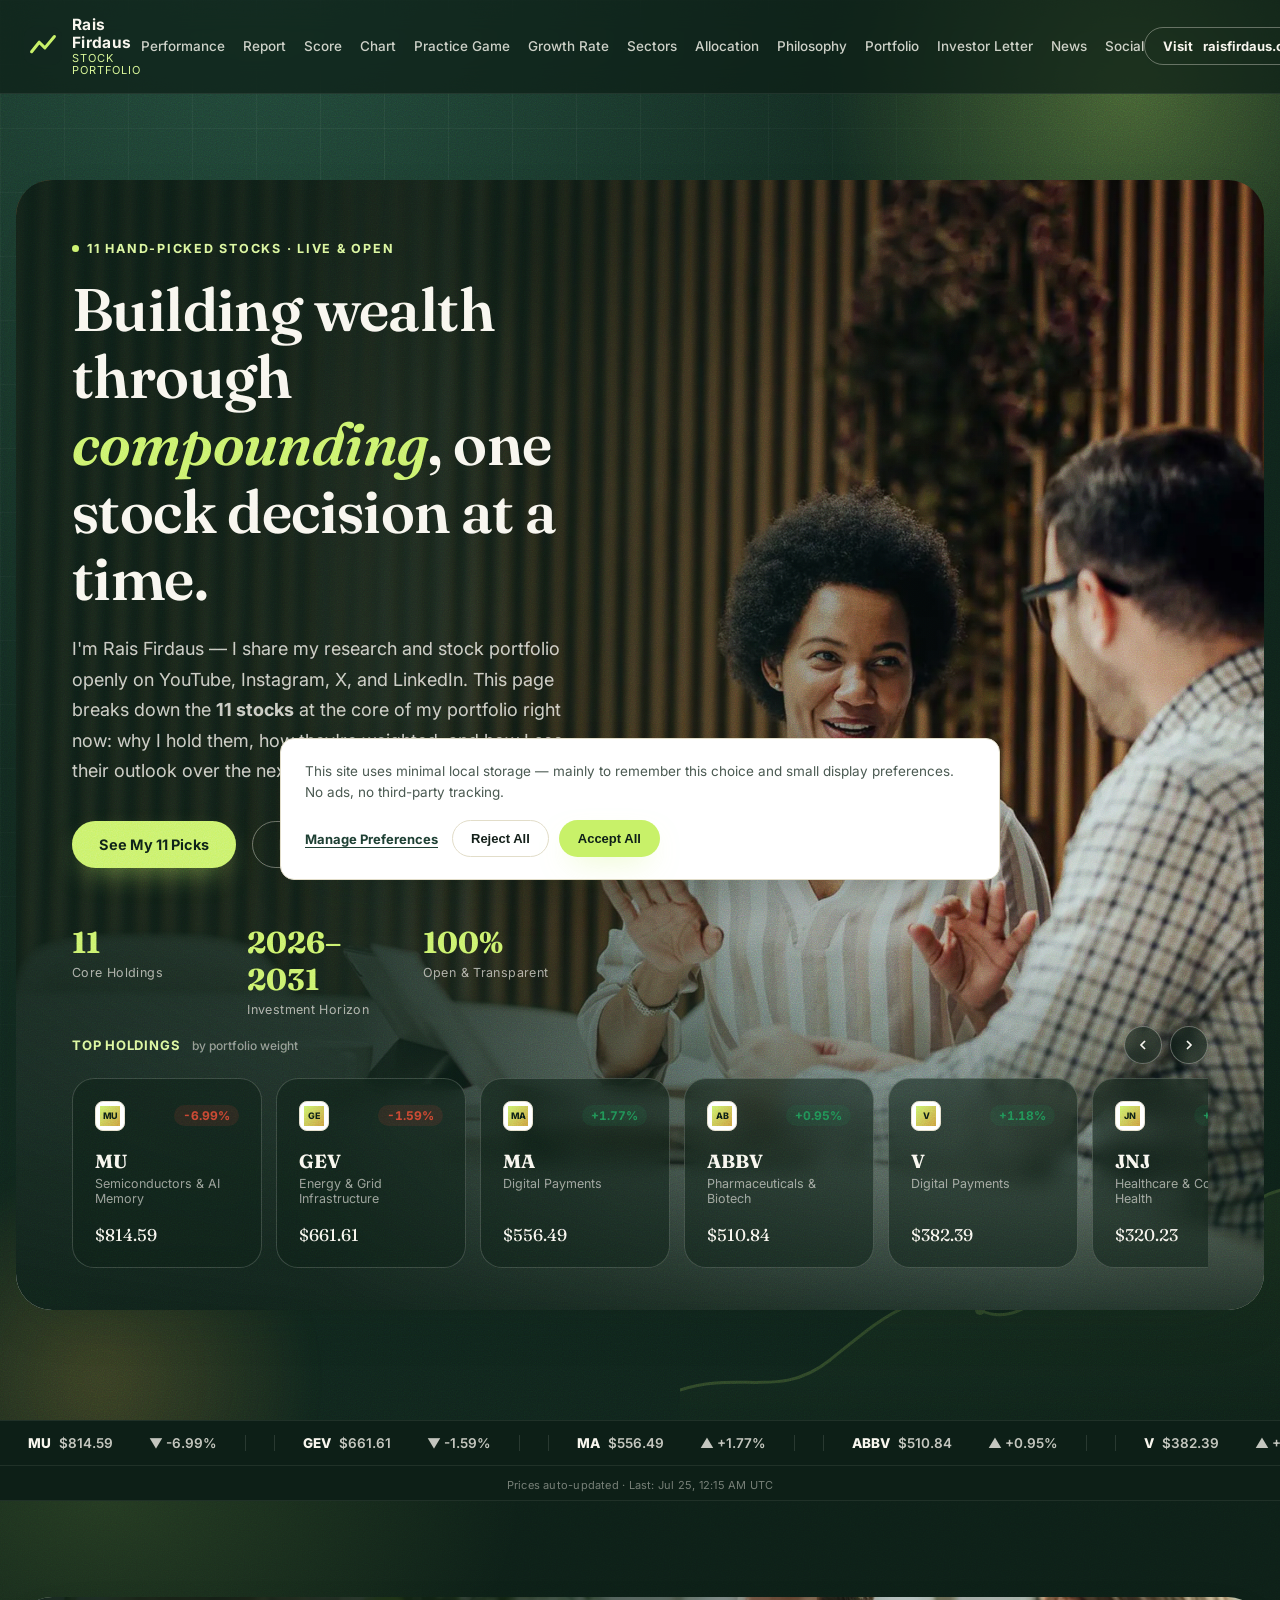
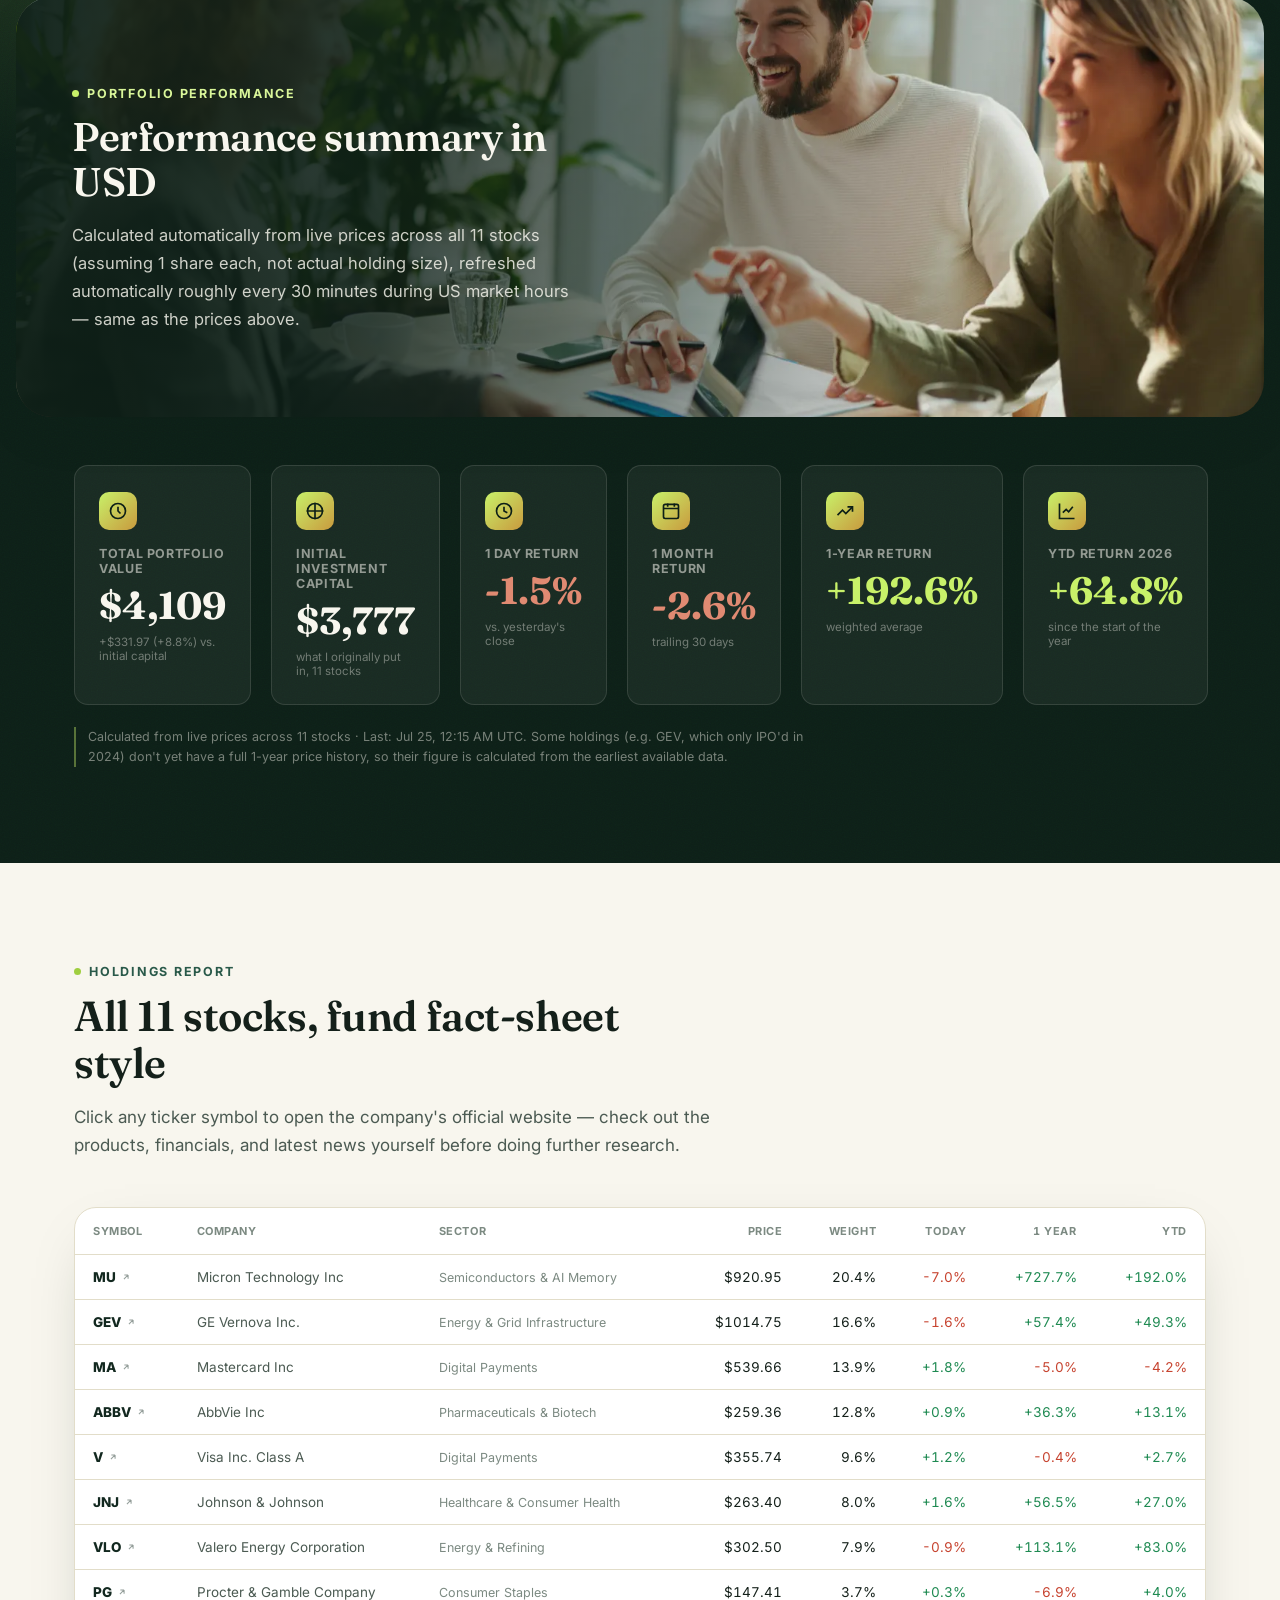
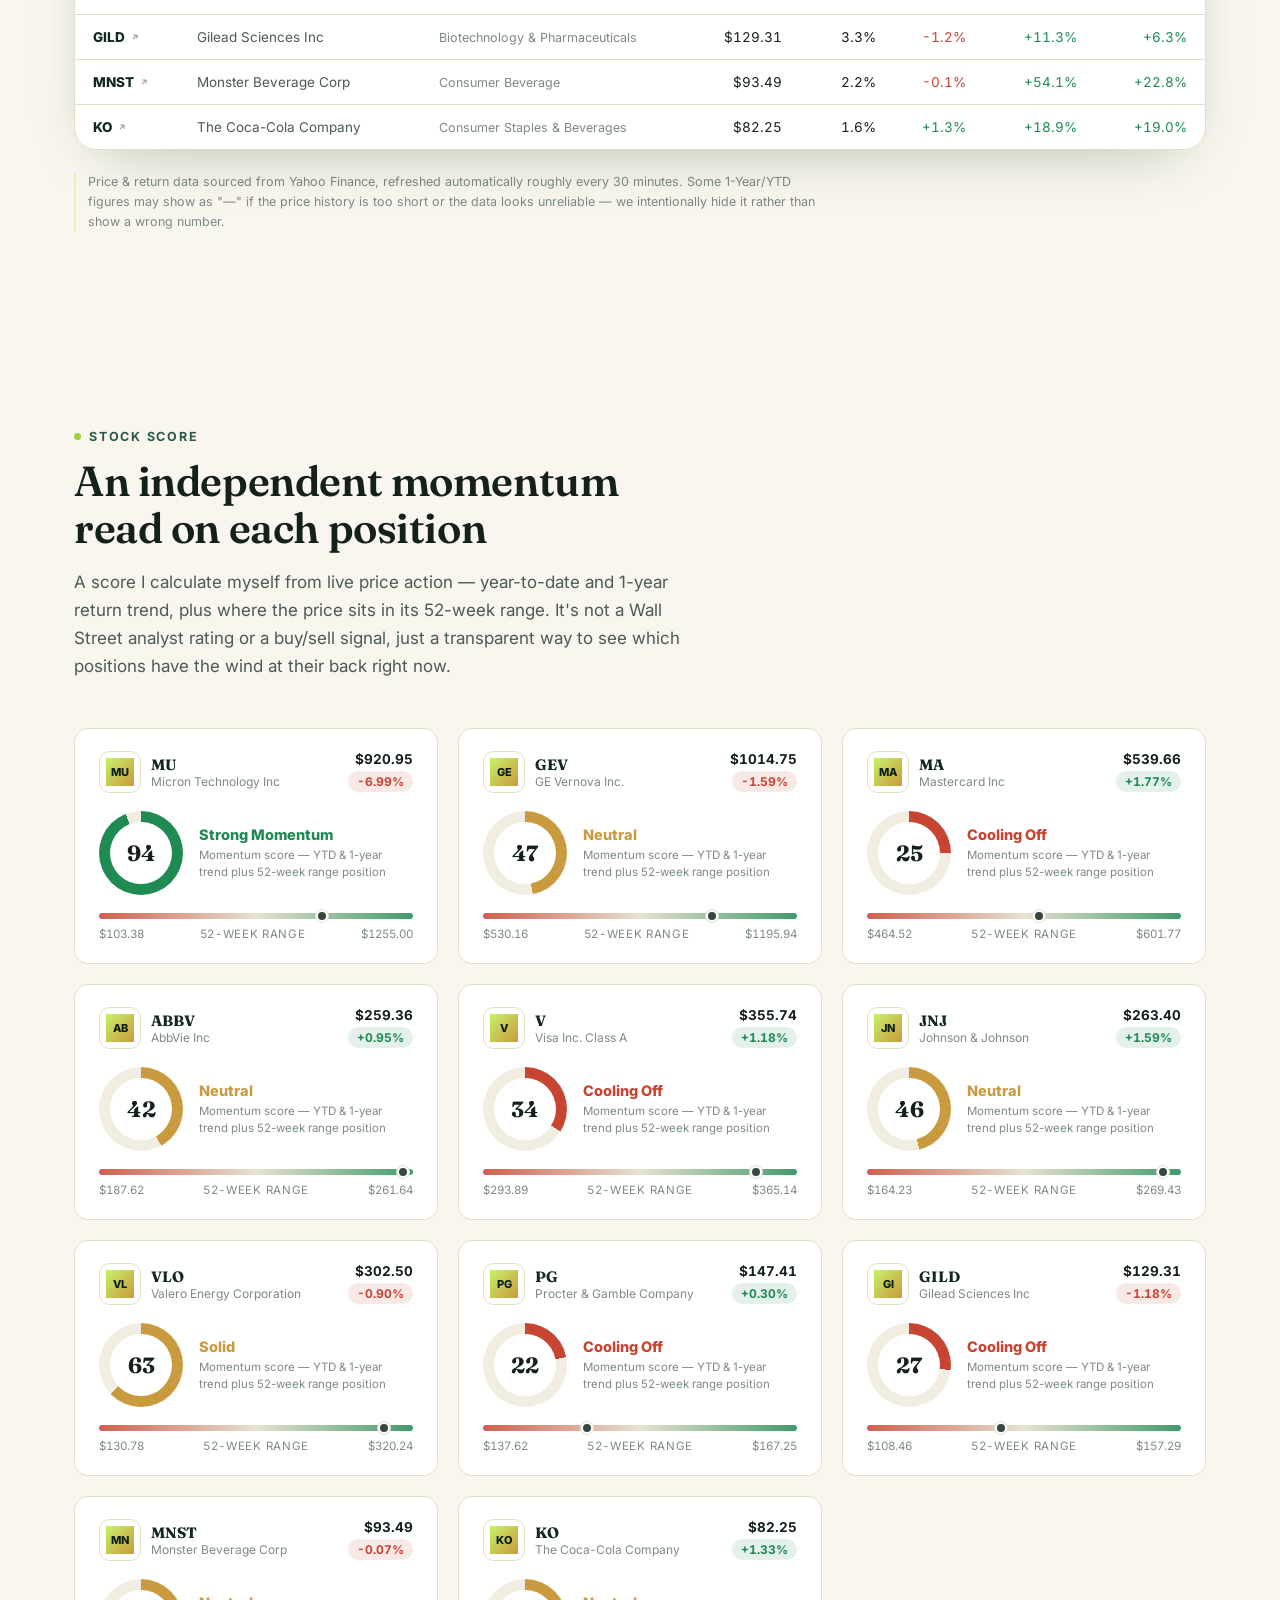
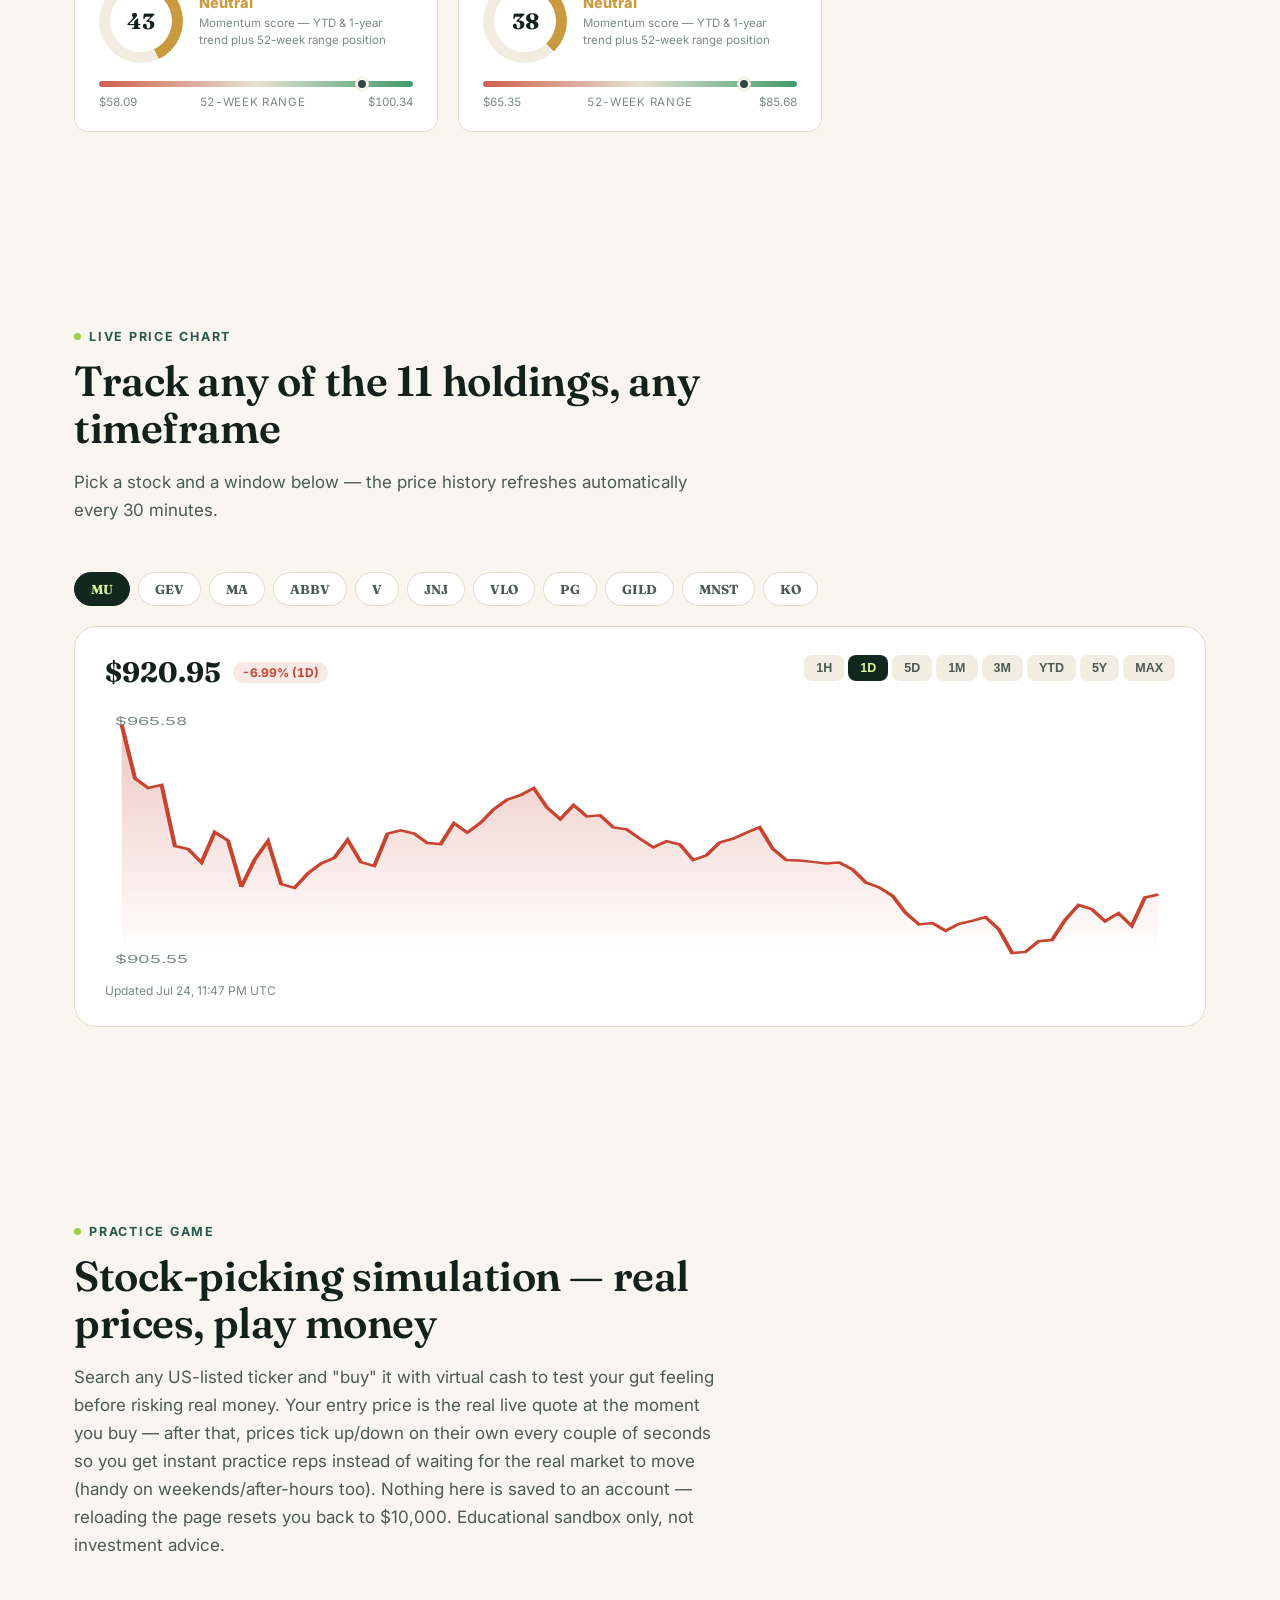
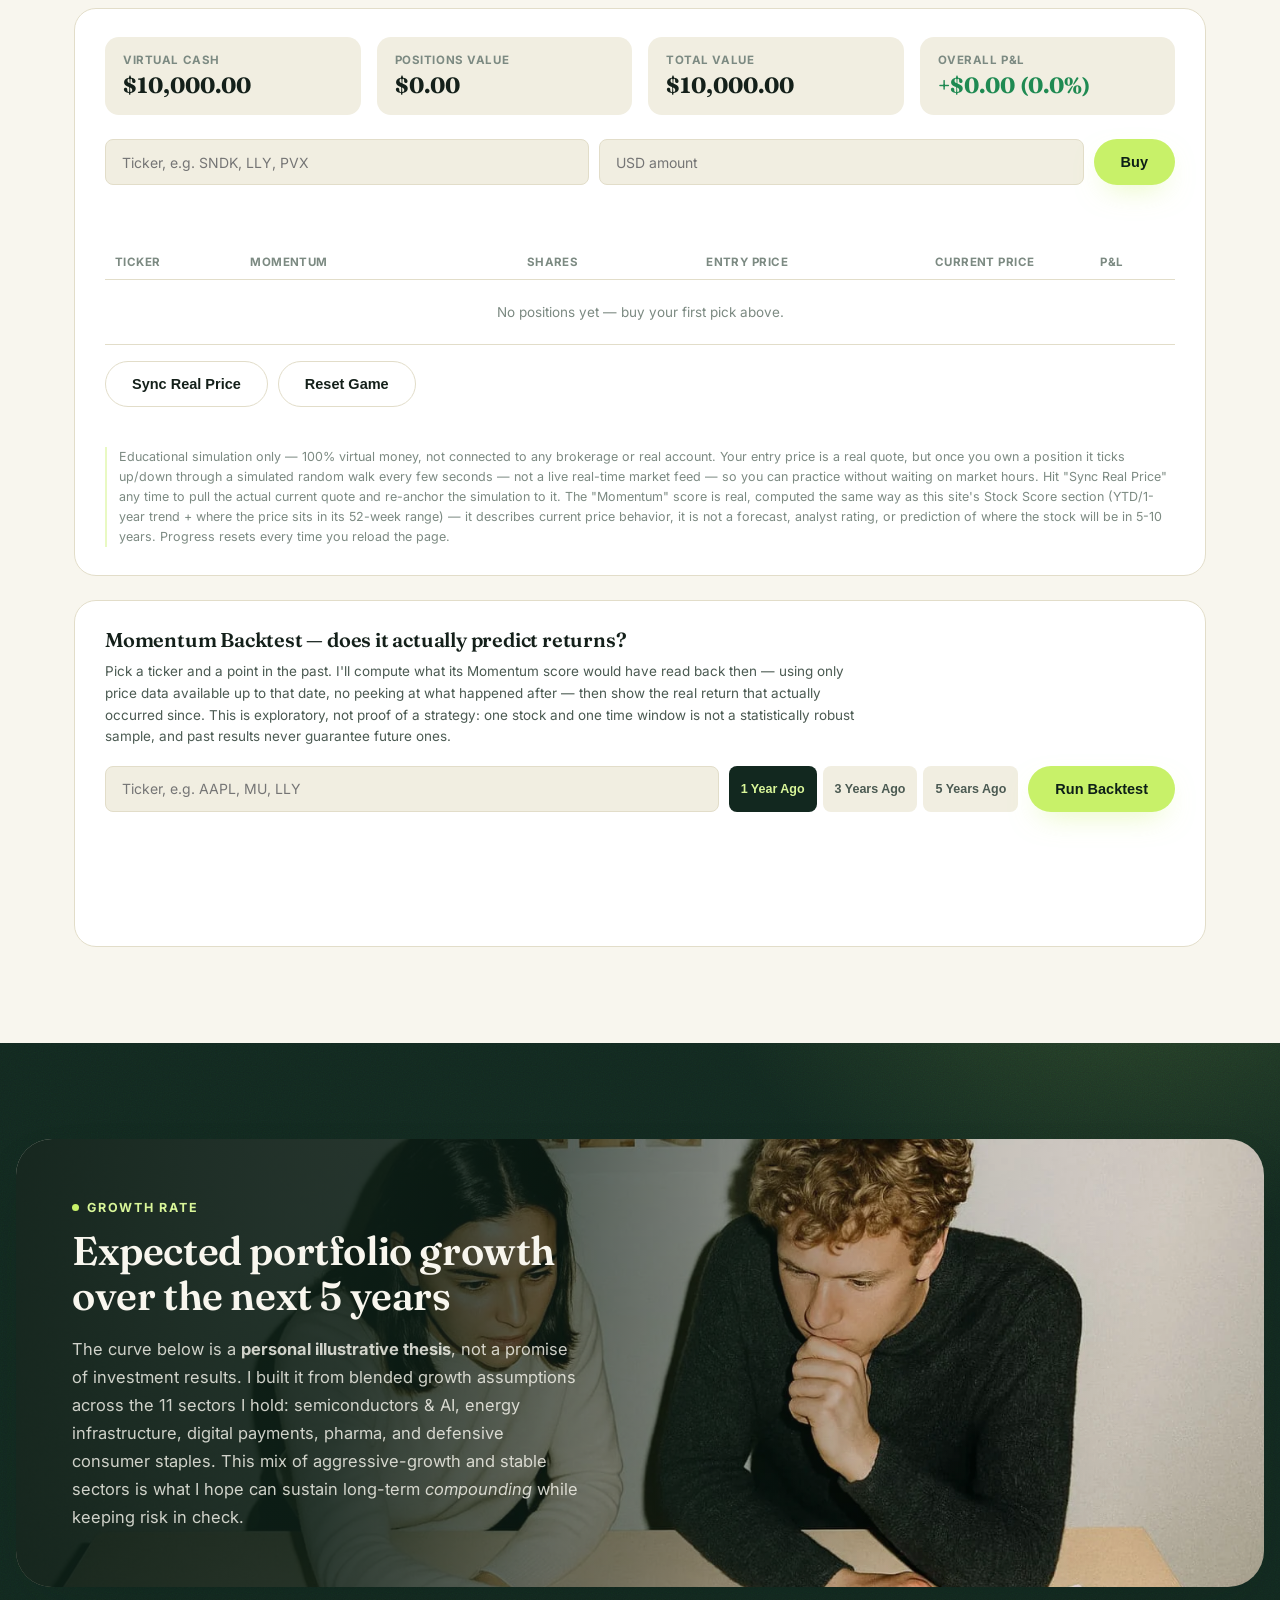
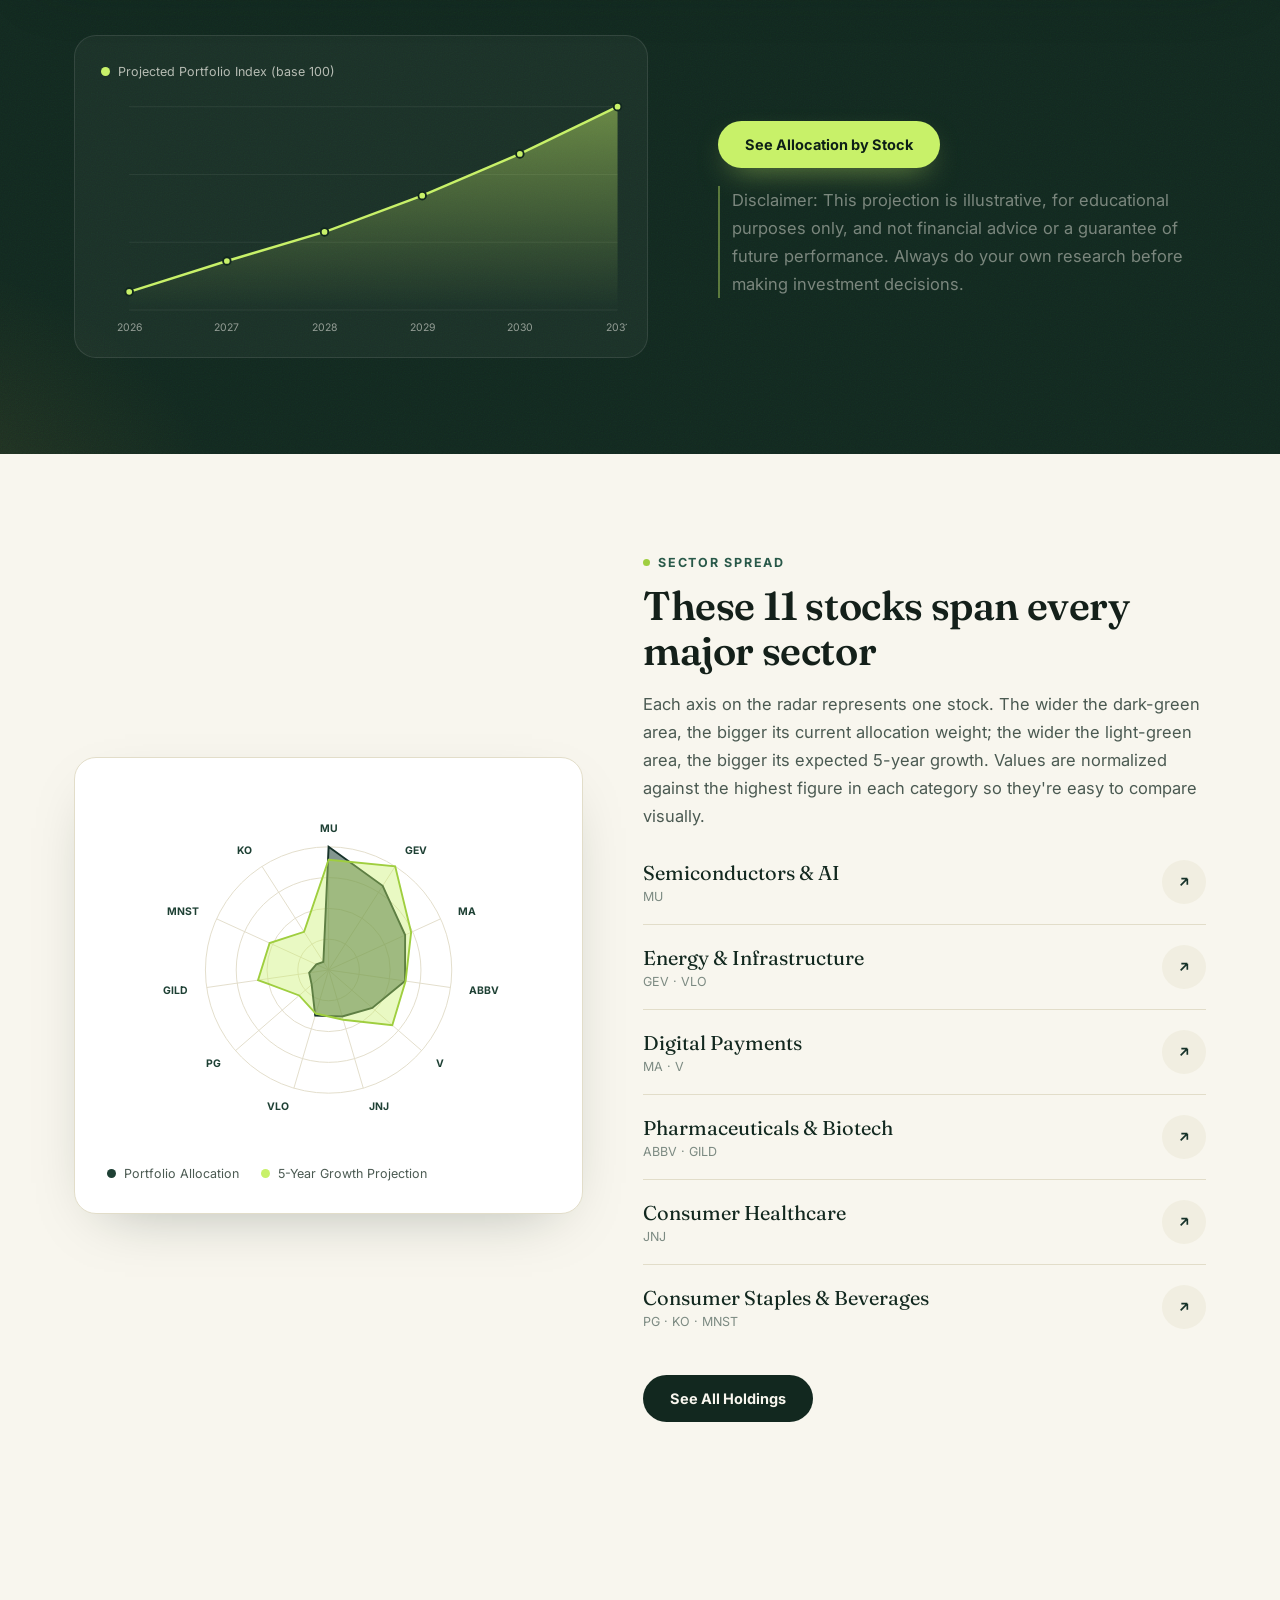
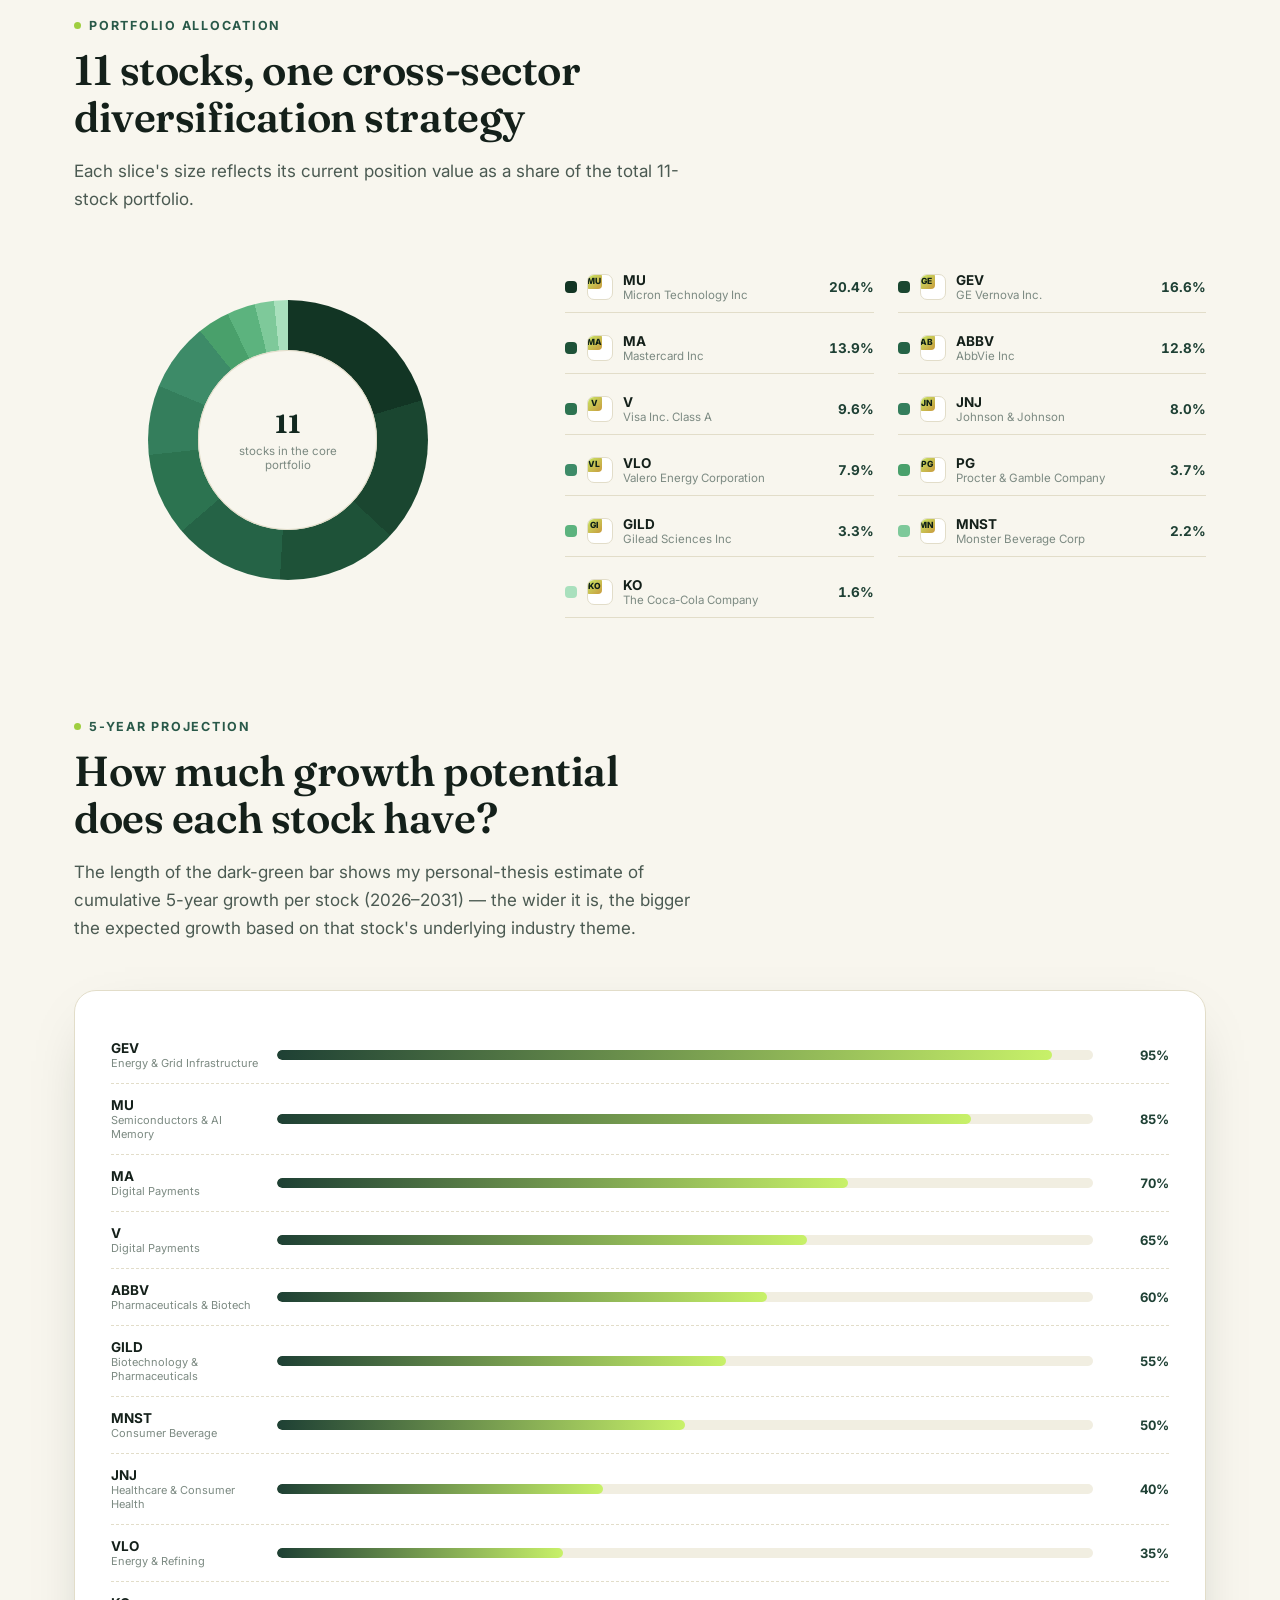
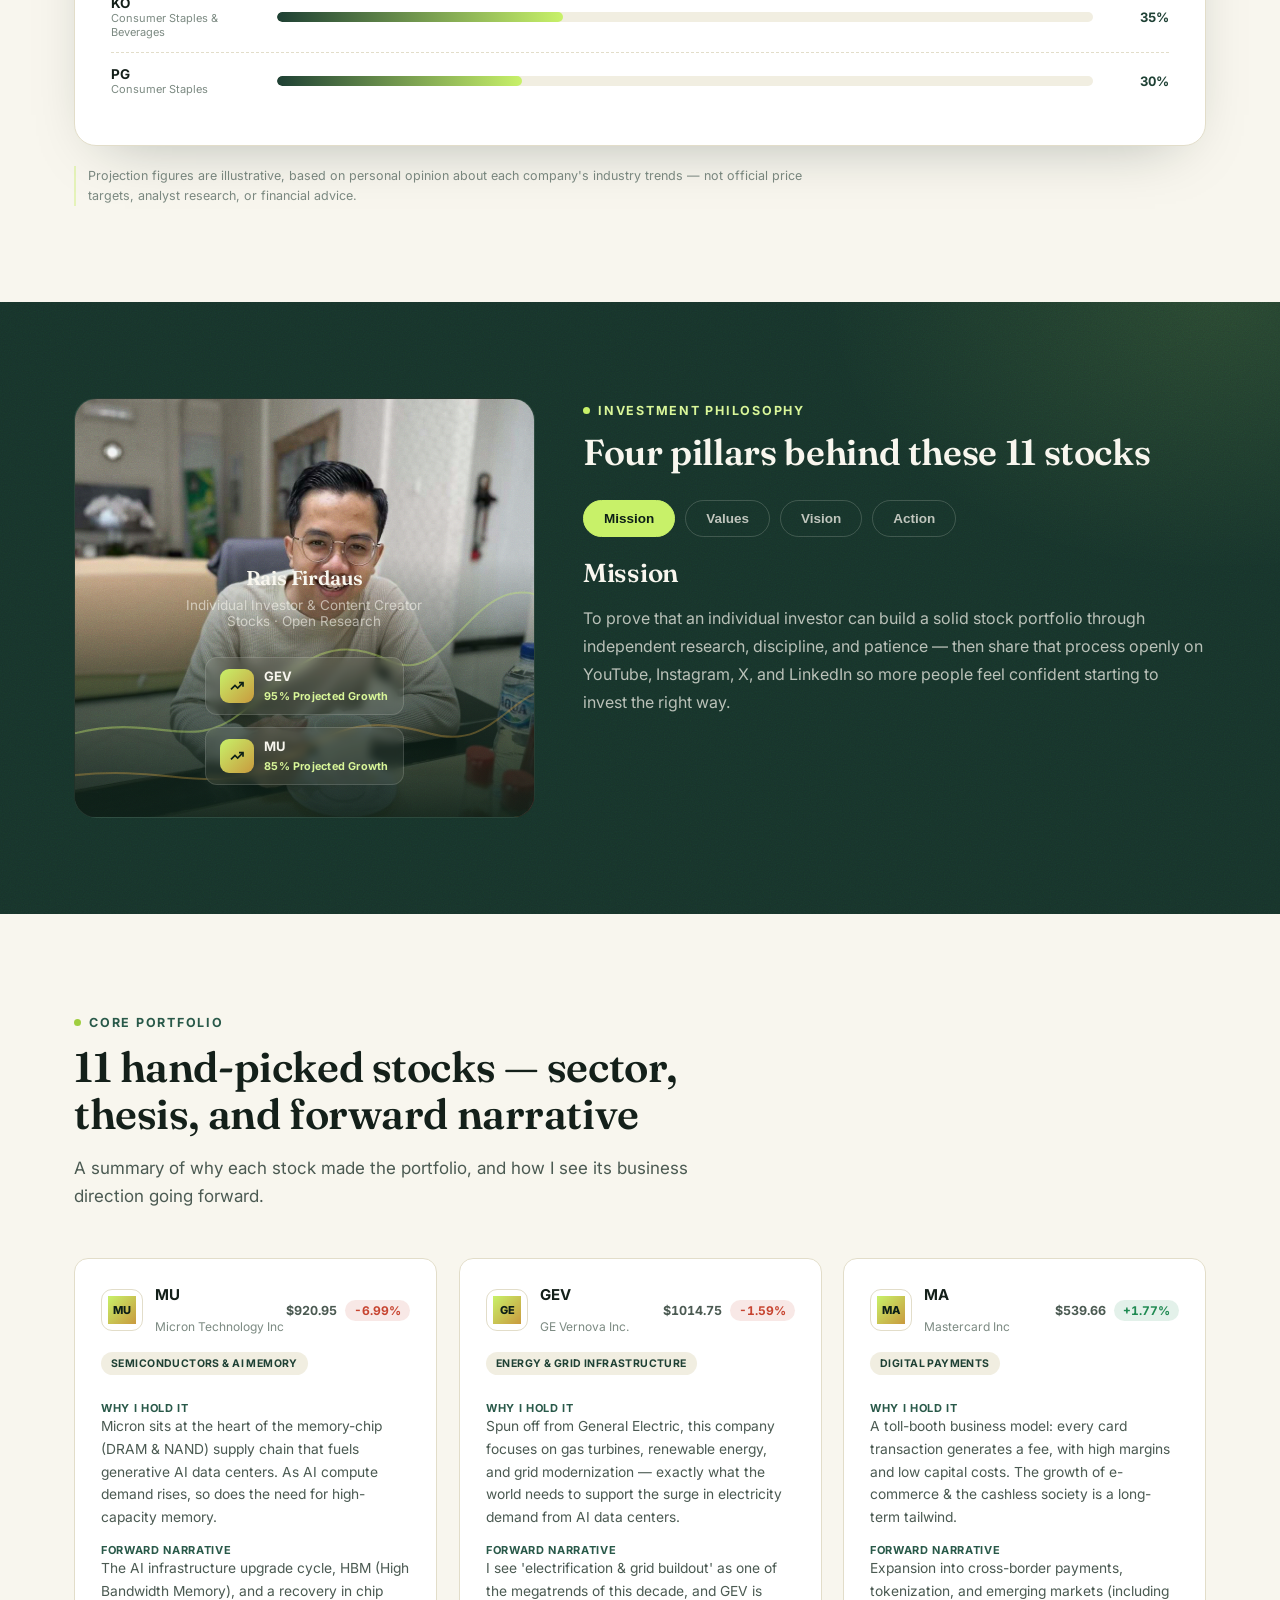
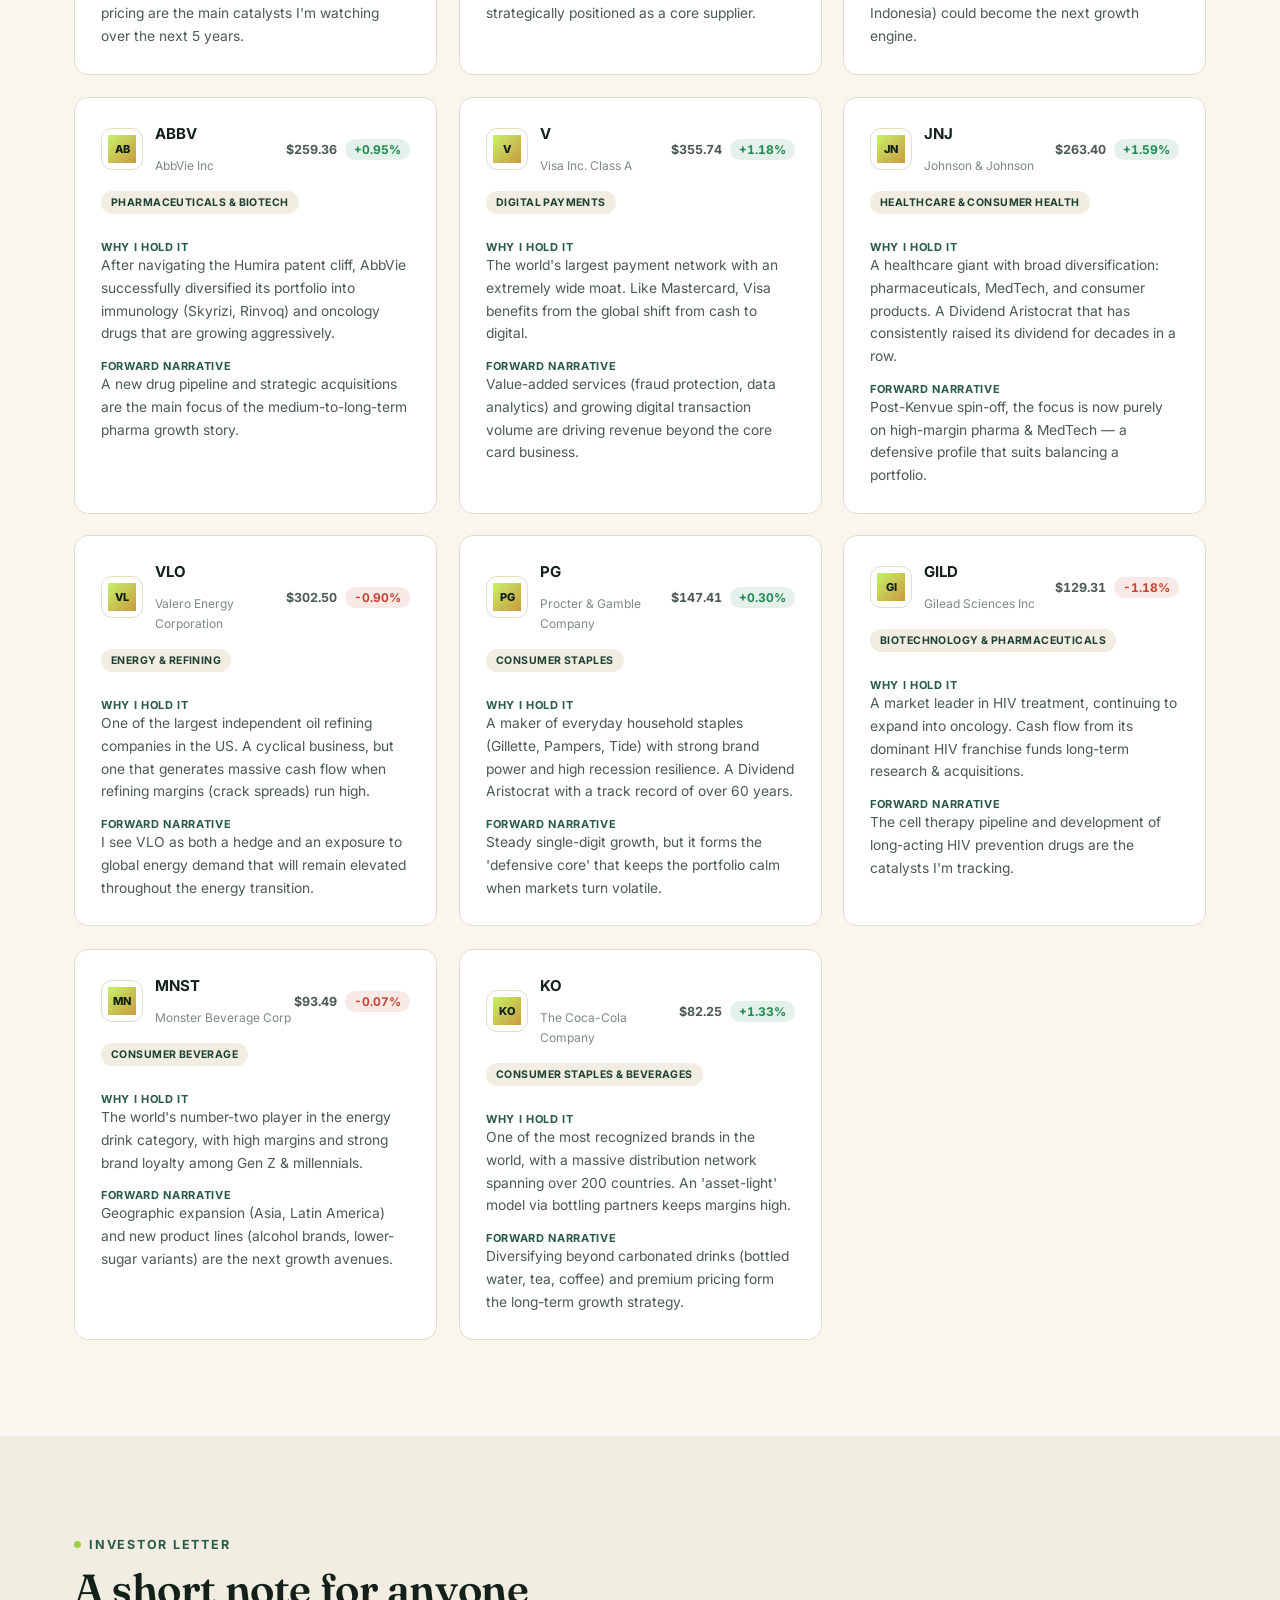
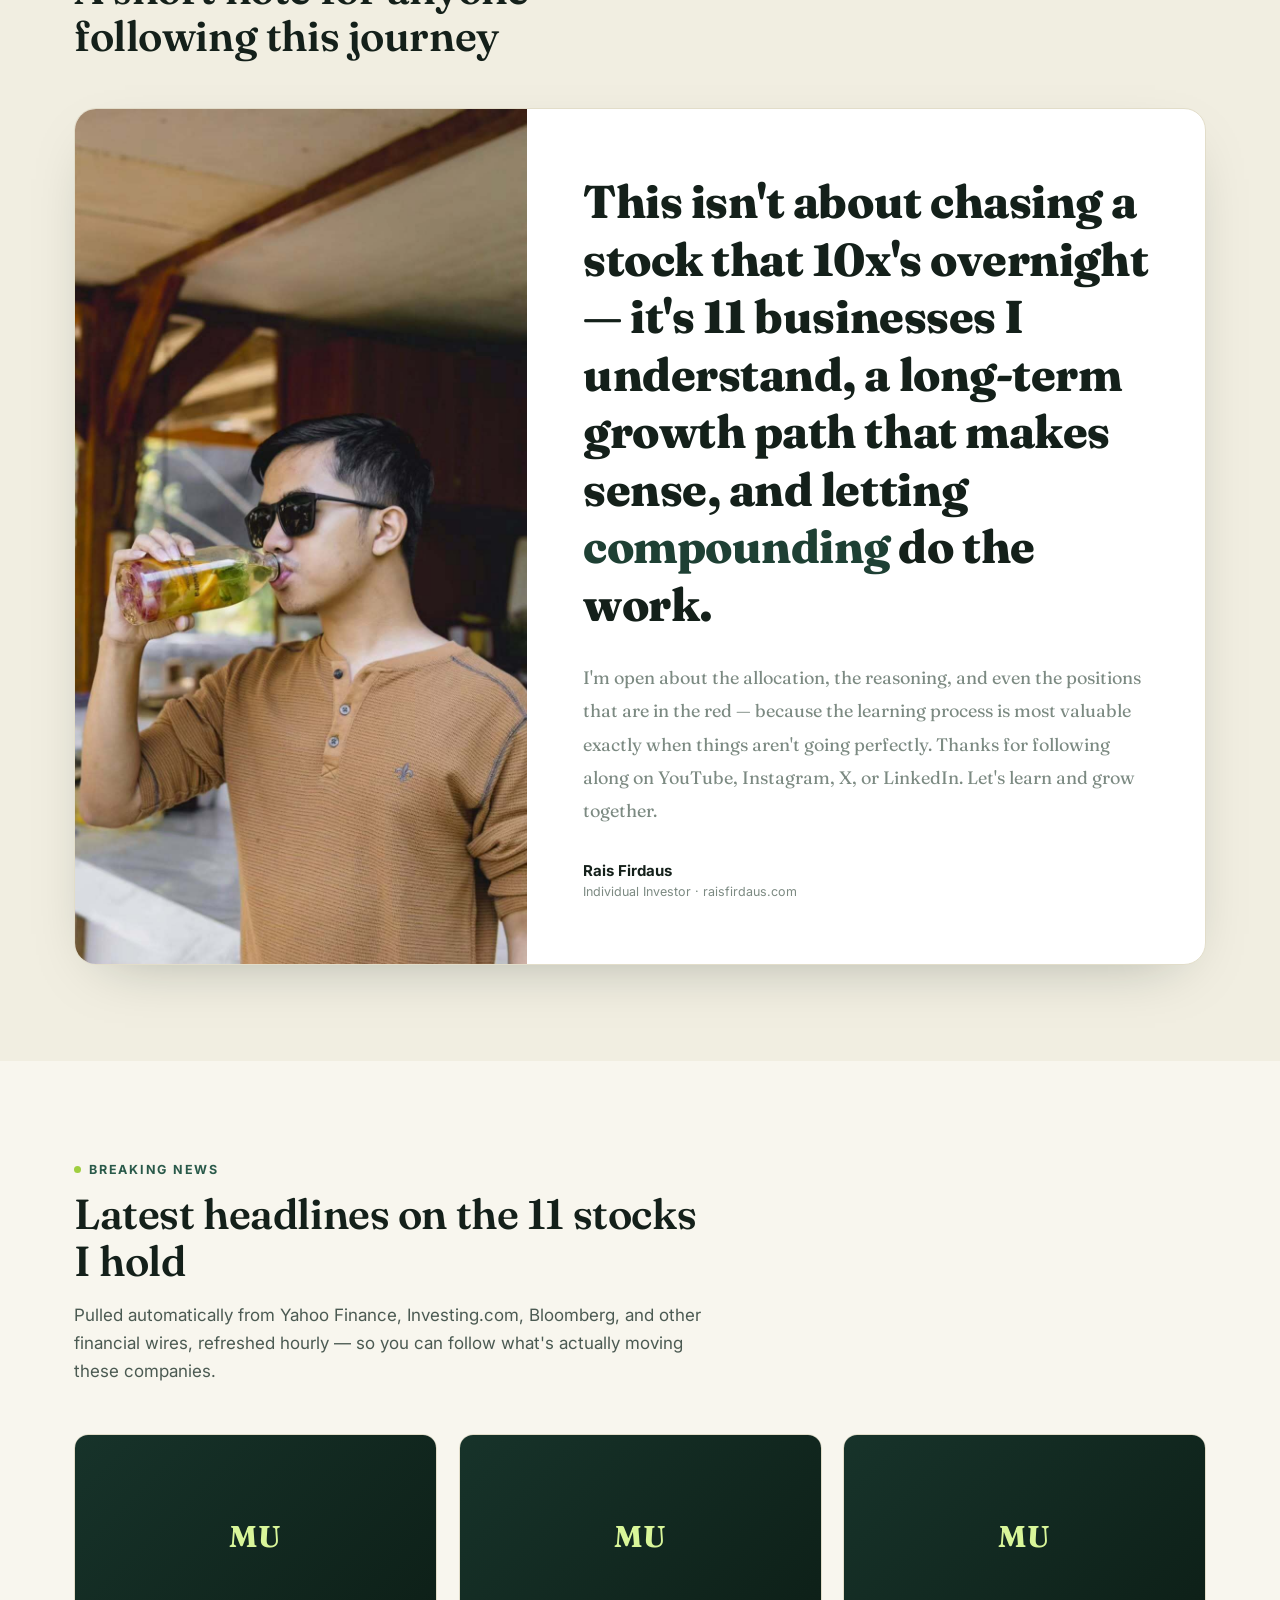
==== commit d179af09: "Add live ticker preview to the backtest form too Same debounced company-name lookup already used on " ====
--- a/index.html
+++ b/index.html
@@ -379,6 +379,7 @@
         </div>
         <button type="submit" class="btn btn-primary" id="game-backtest-btn">Run Backtest</button>
       </form>
+      <p class="game-quote-preview" id="game-backtest-preview"></p>
       <p class="game-feedback" id="game-backtest-feedback"></p>
       <p class="game-feedback" id="game-backtest-caption"></p>
       <div class="game-stats" id="game-backtest-result" hidden>
@@ -790,6 +791,6 @@
   </div>
 </div>
 
-<script src="js/main.js?v=25"></script>
+<script src="js/main.js?v=26"></script>
 </body>
 </html>
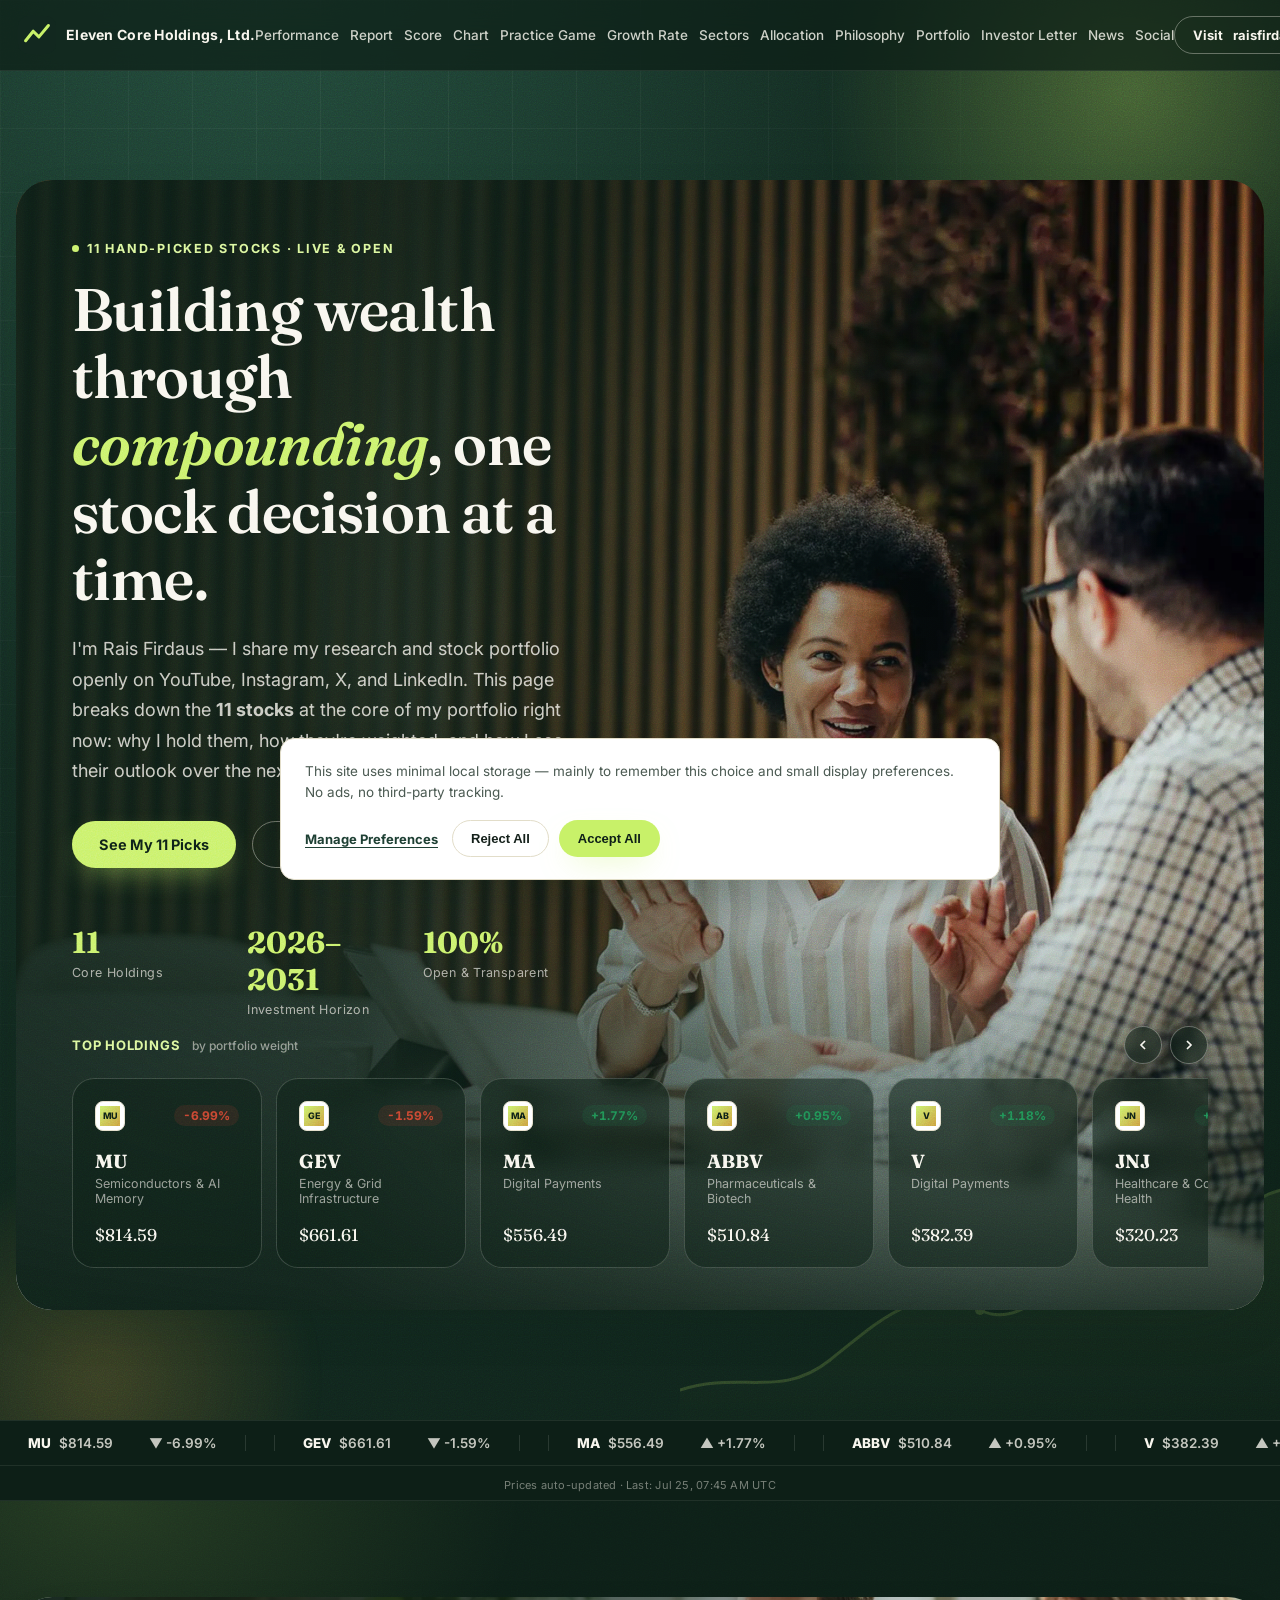
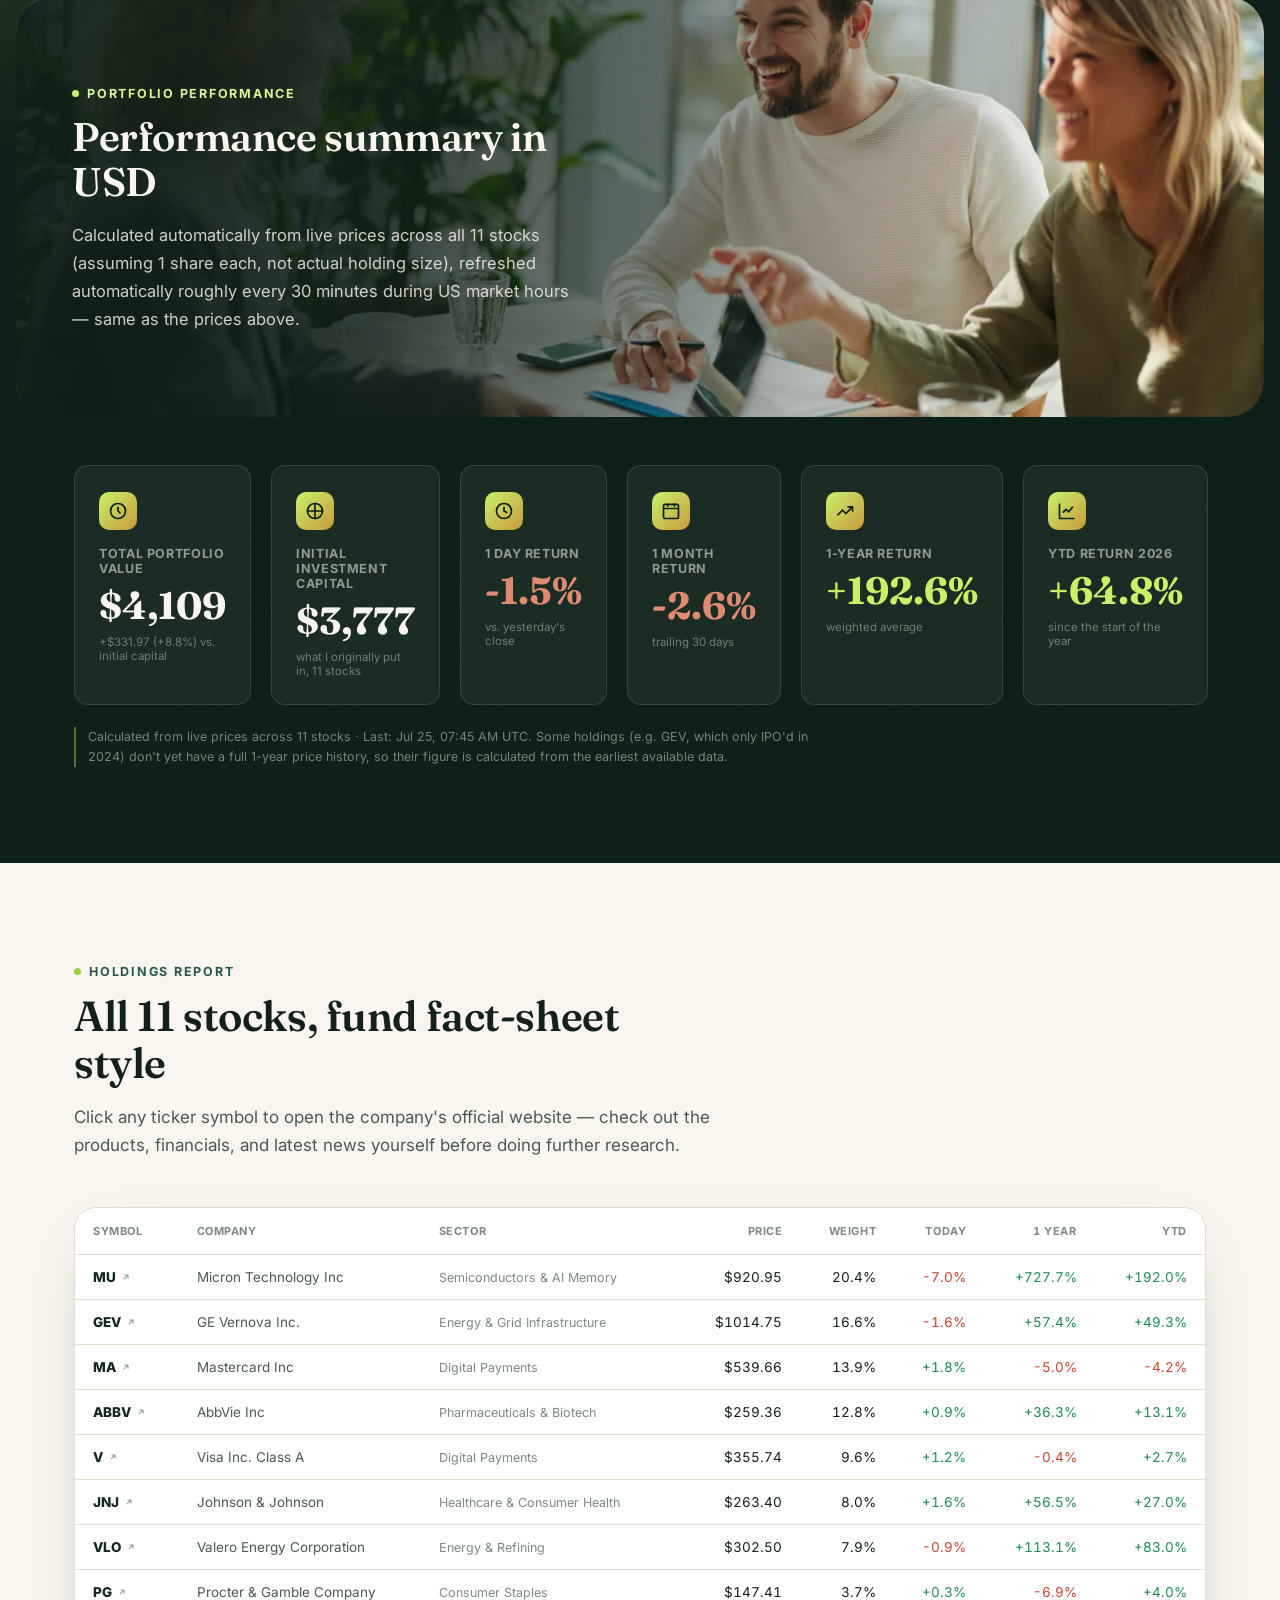
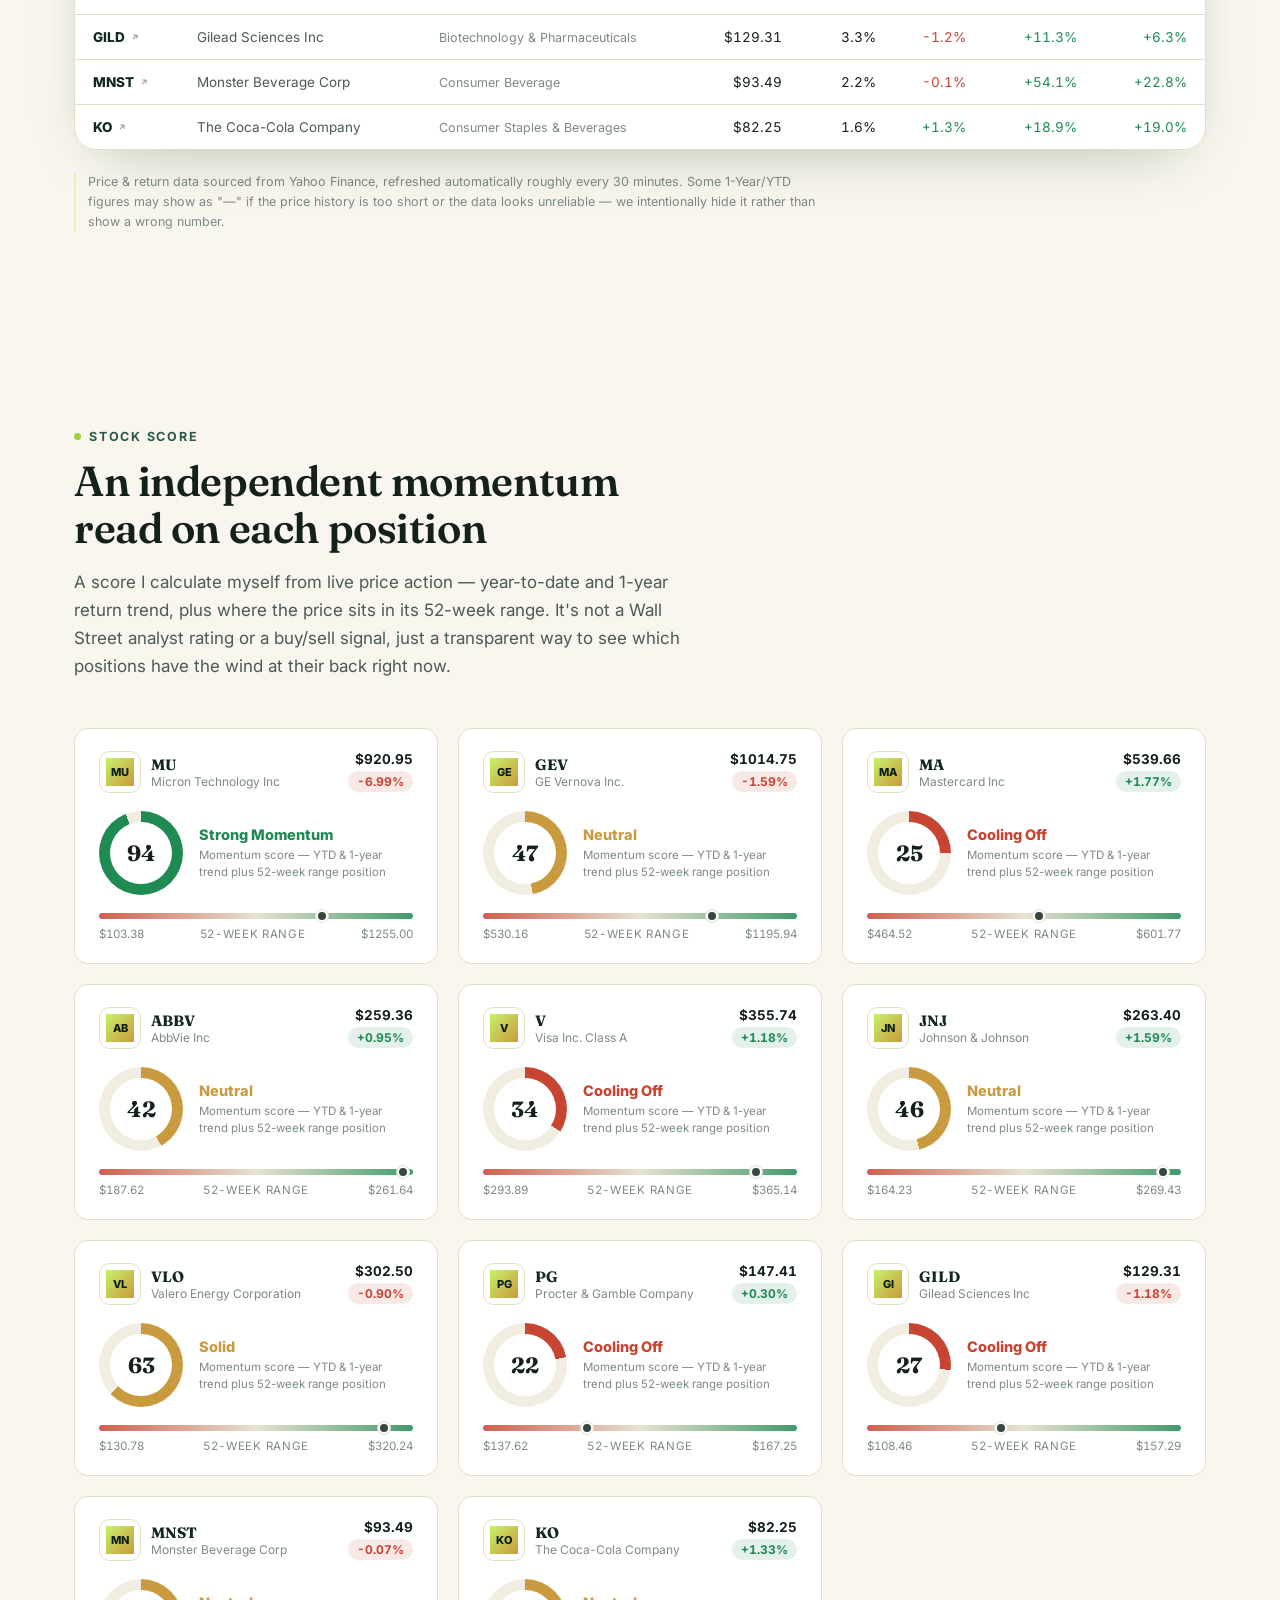
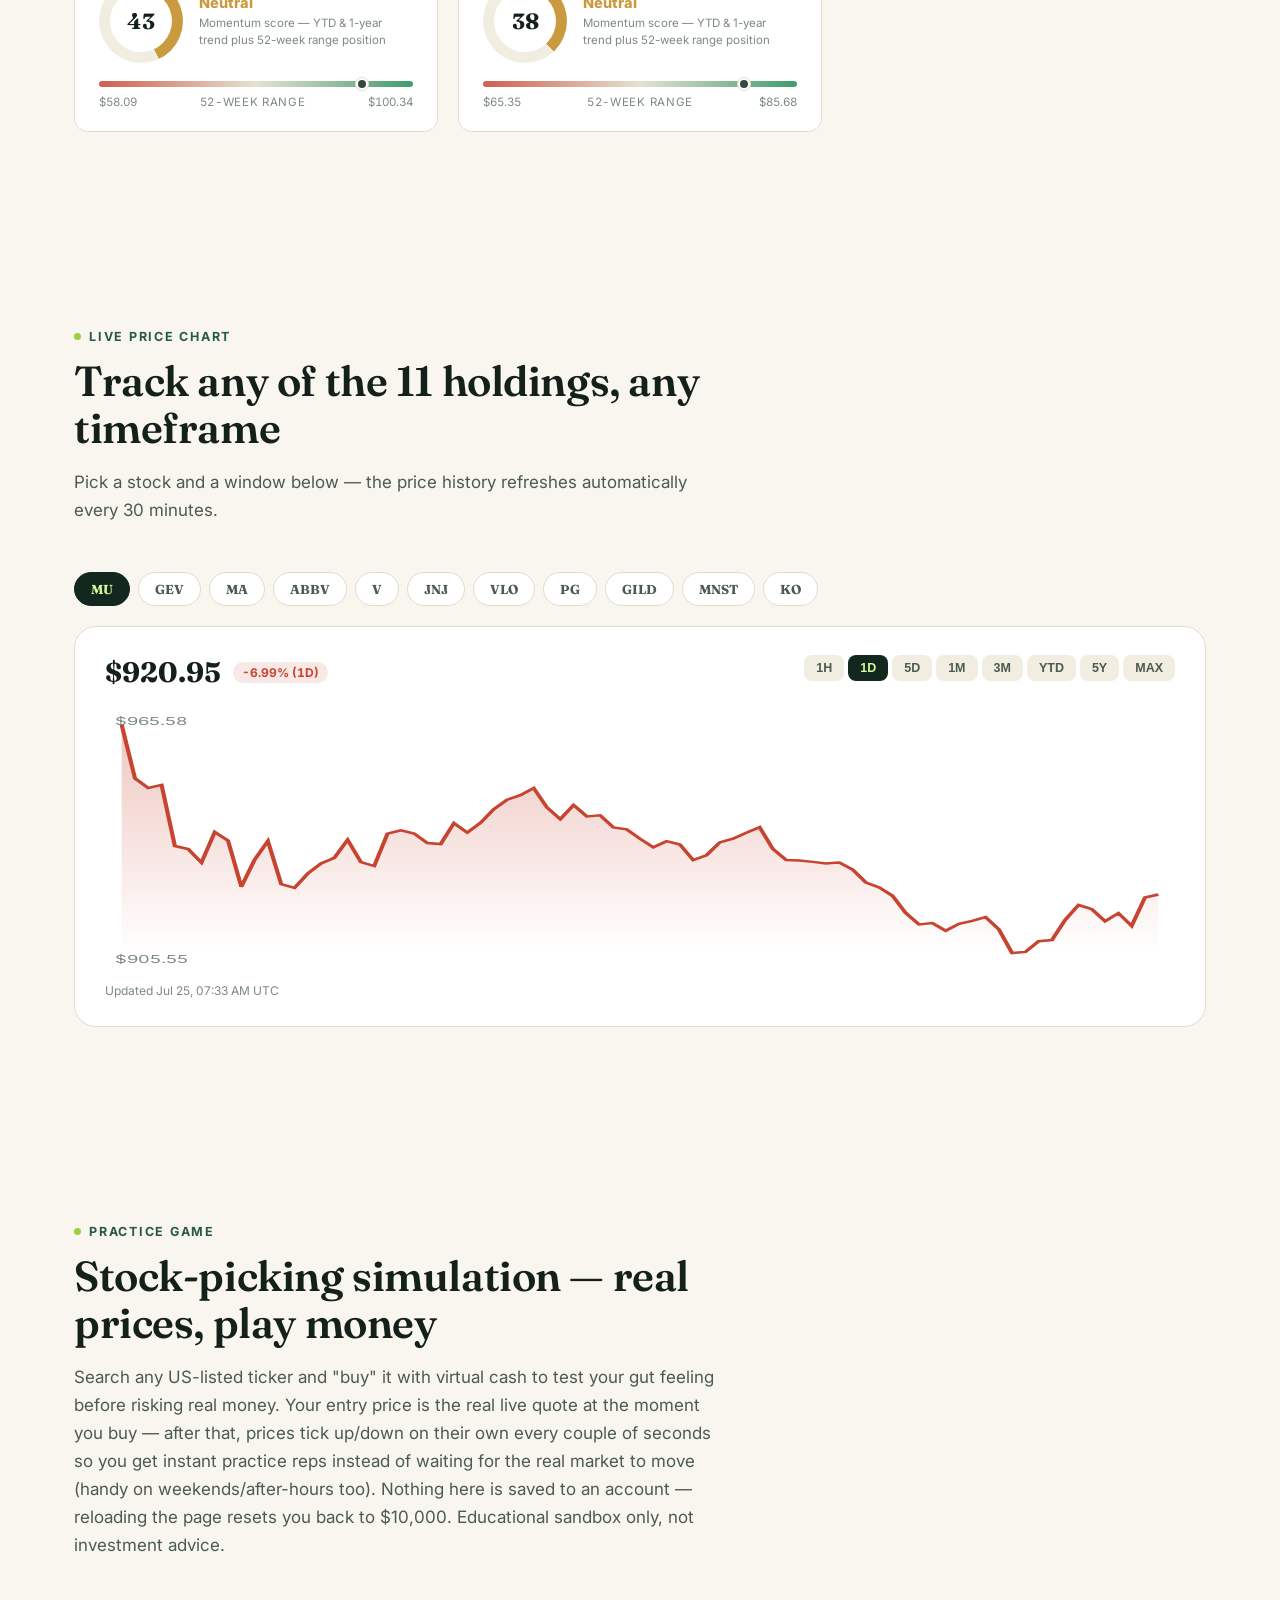
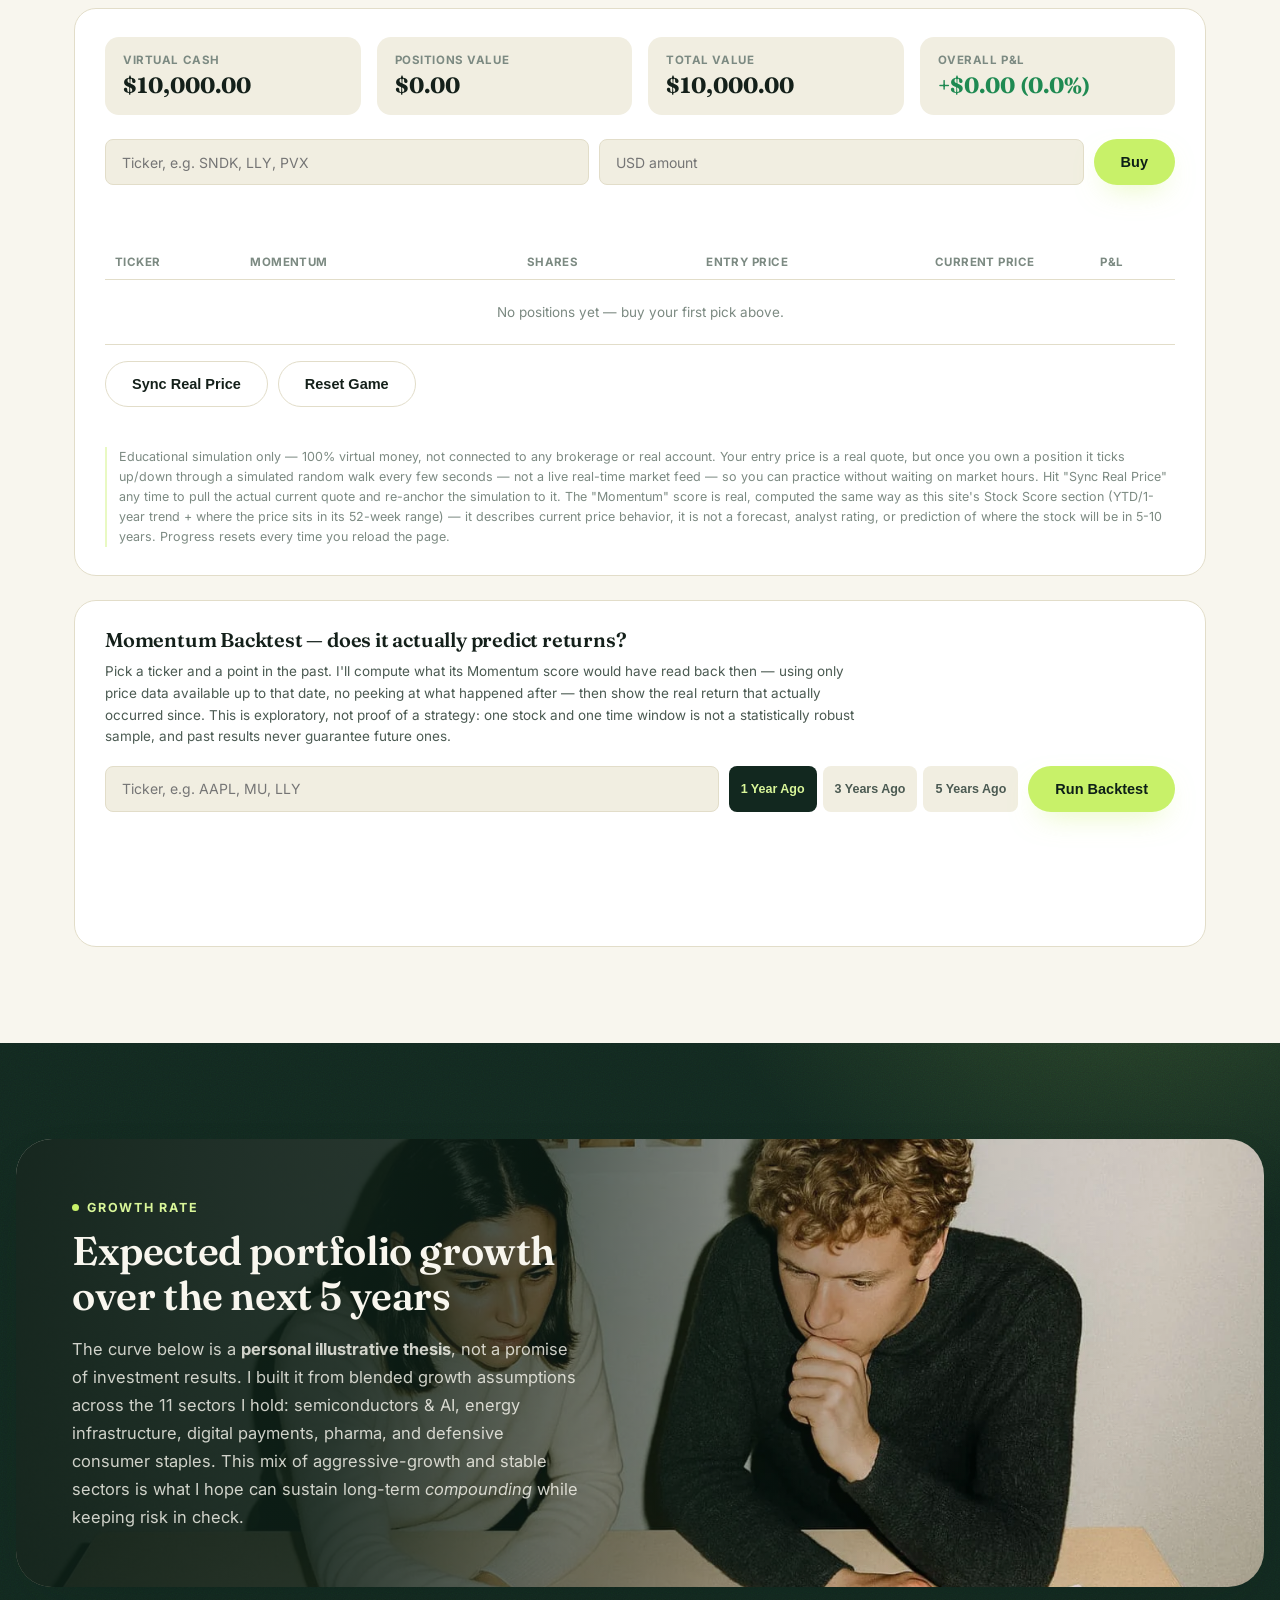
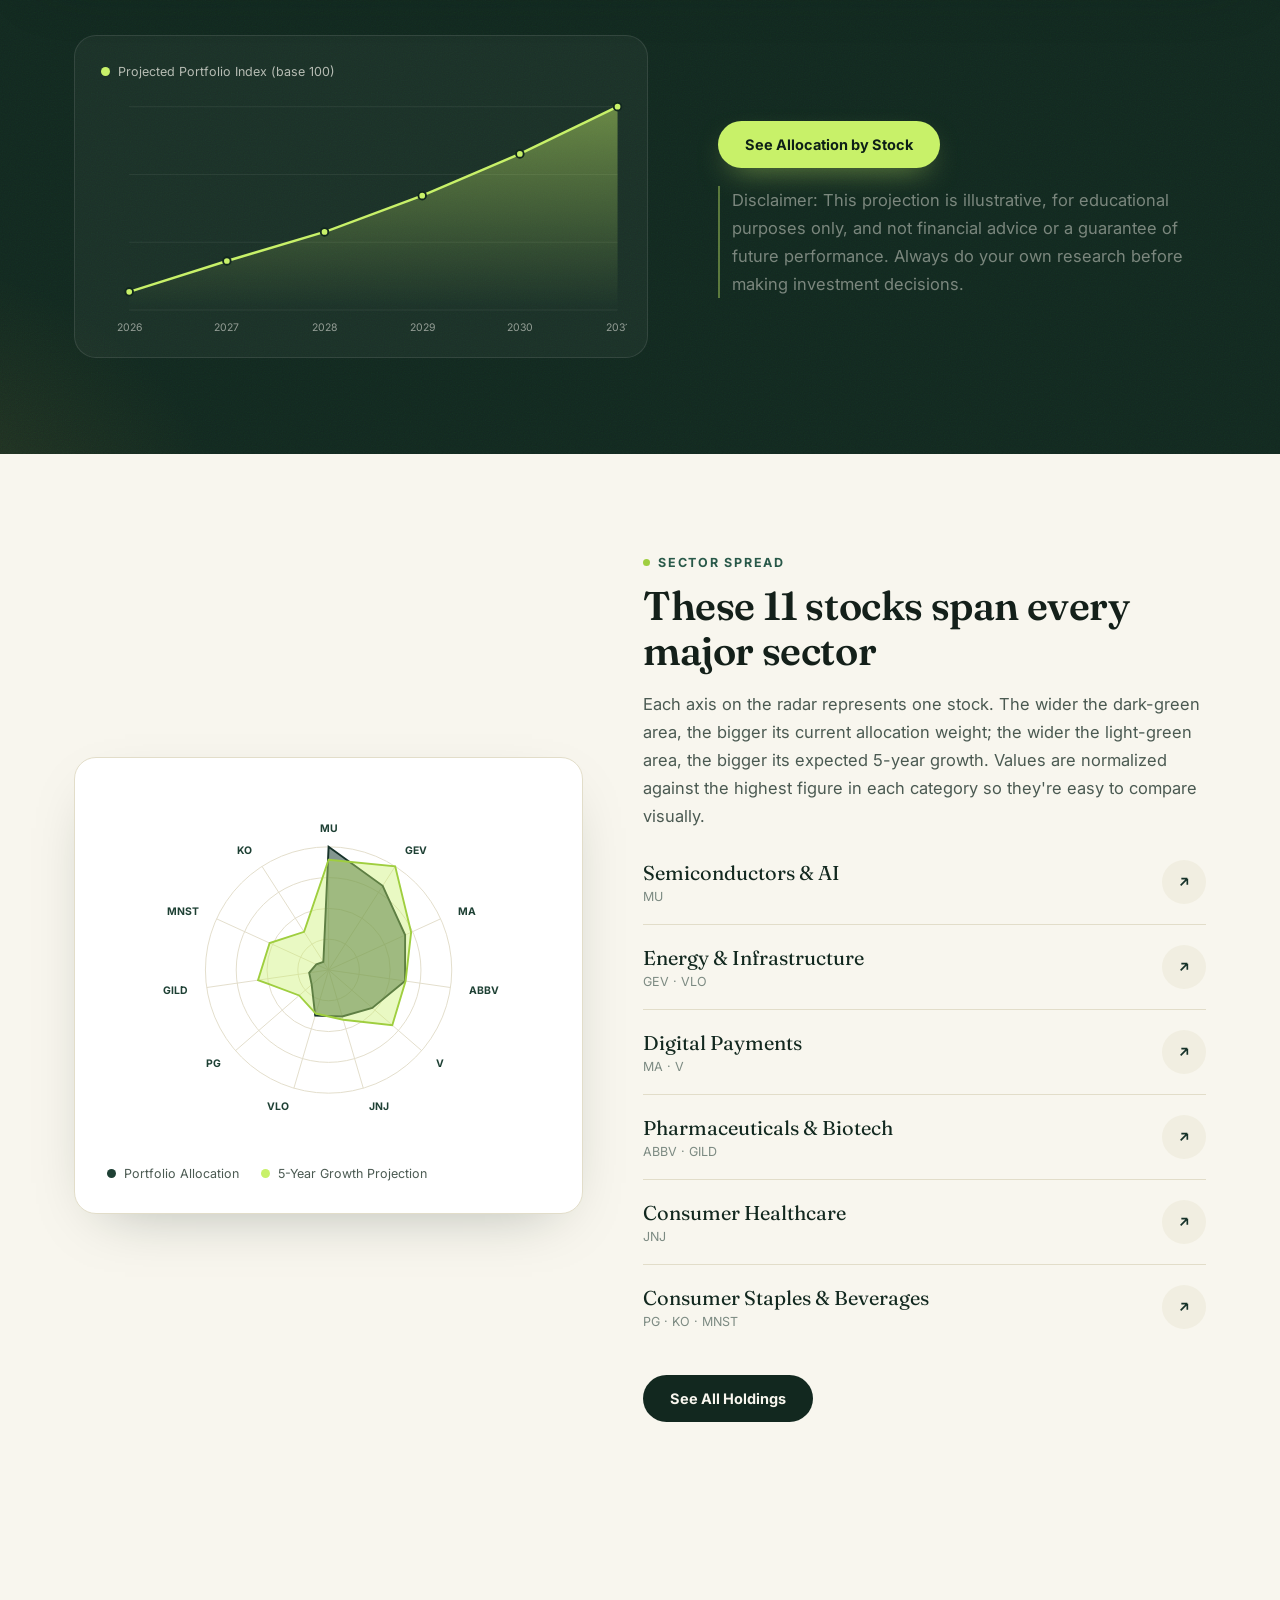
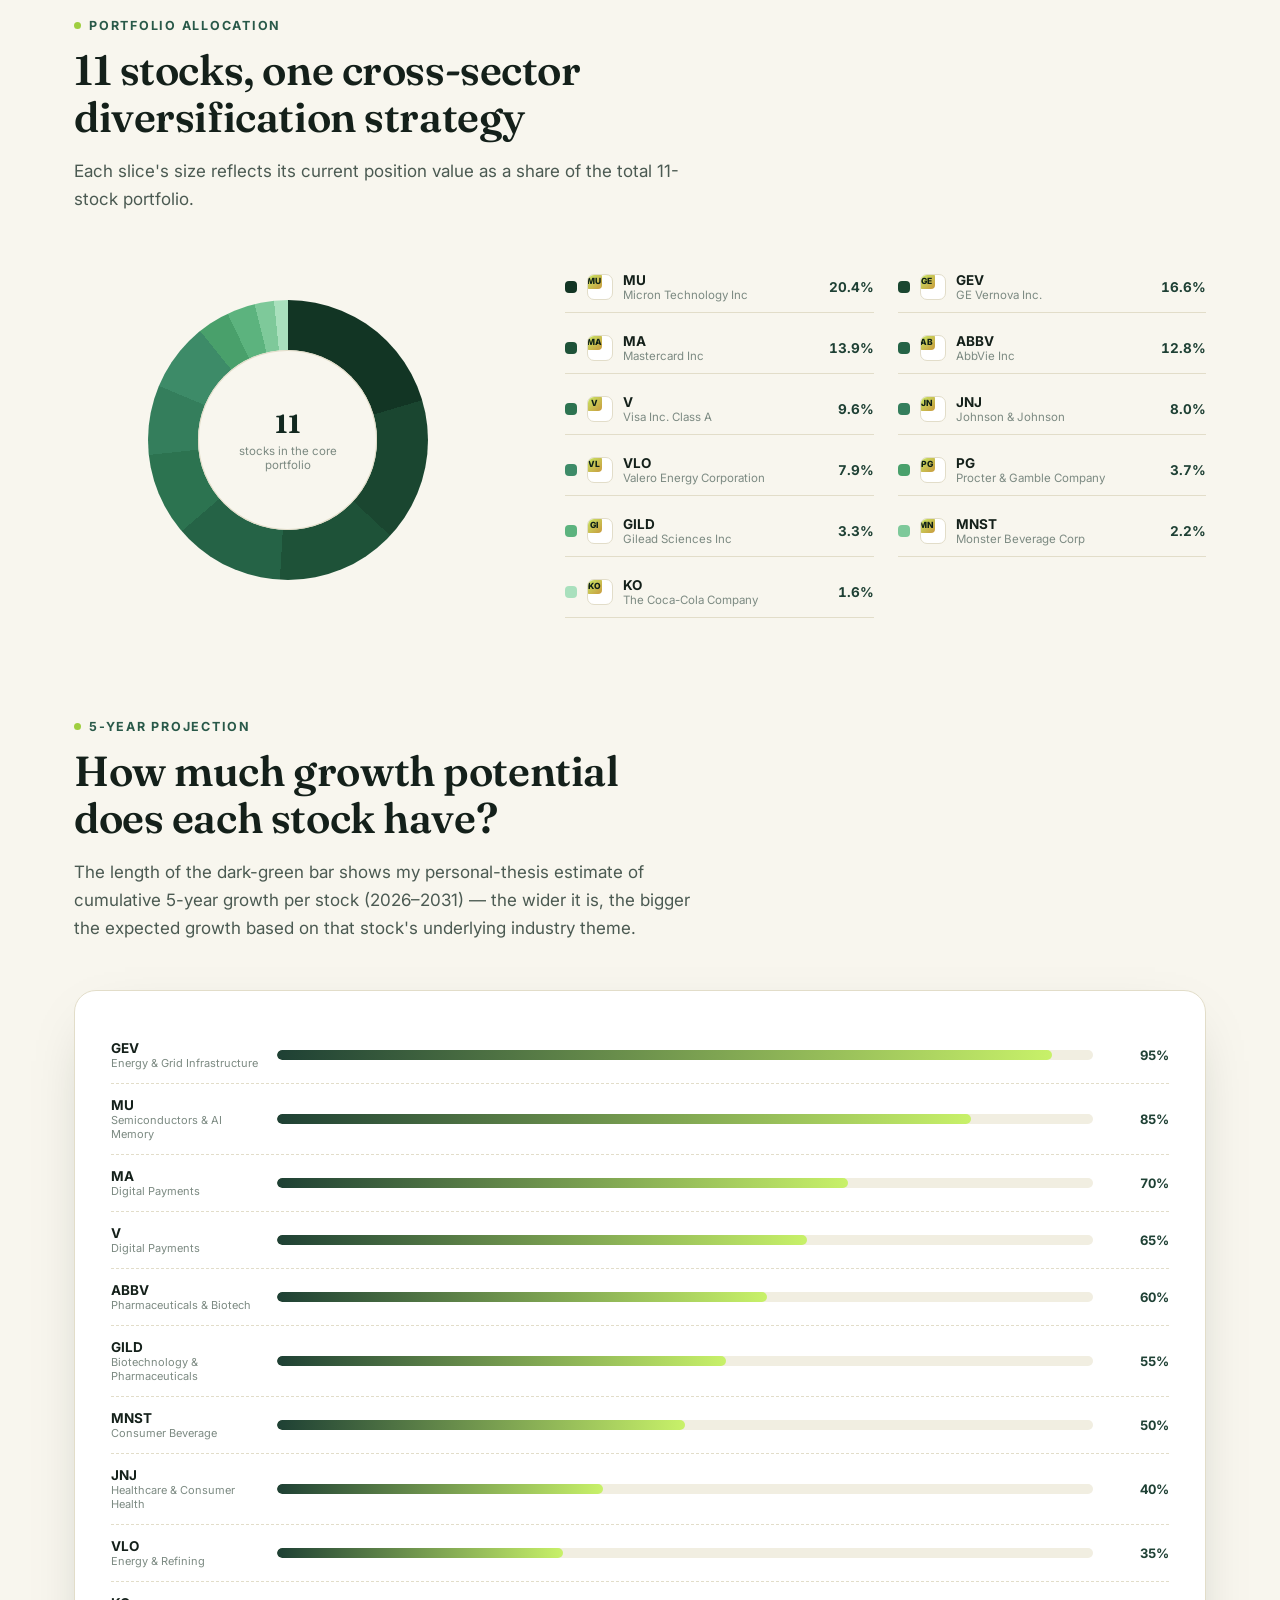
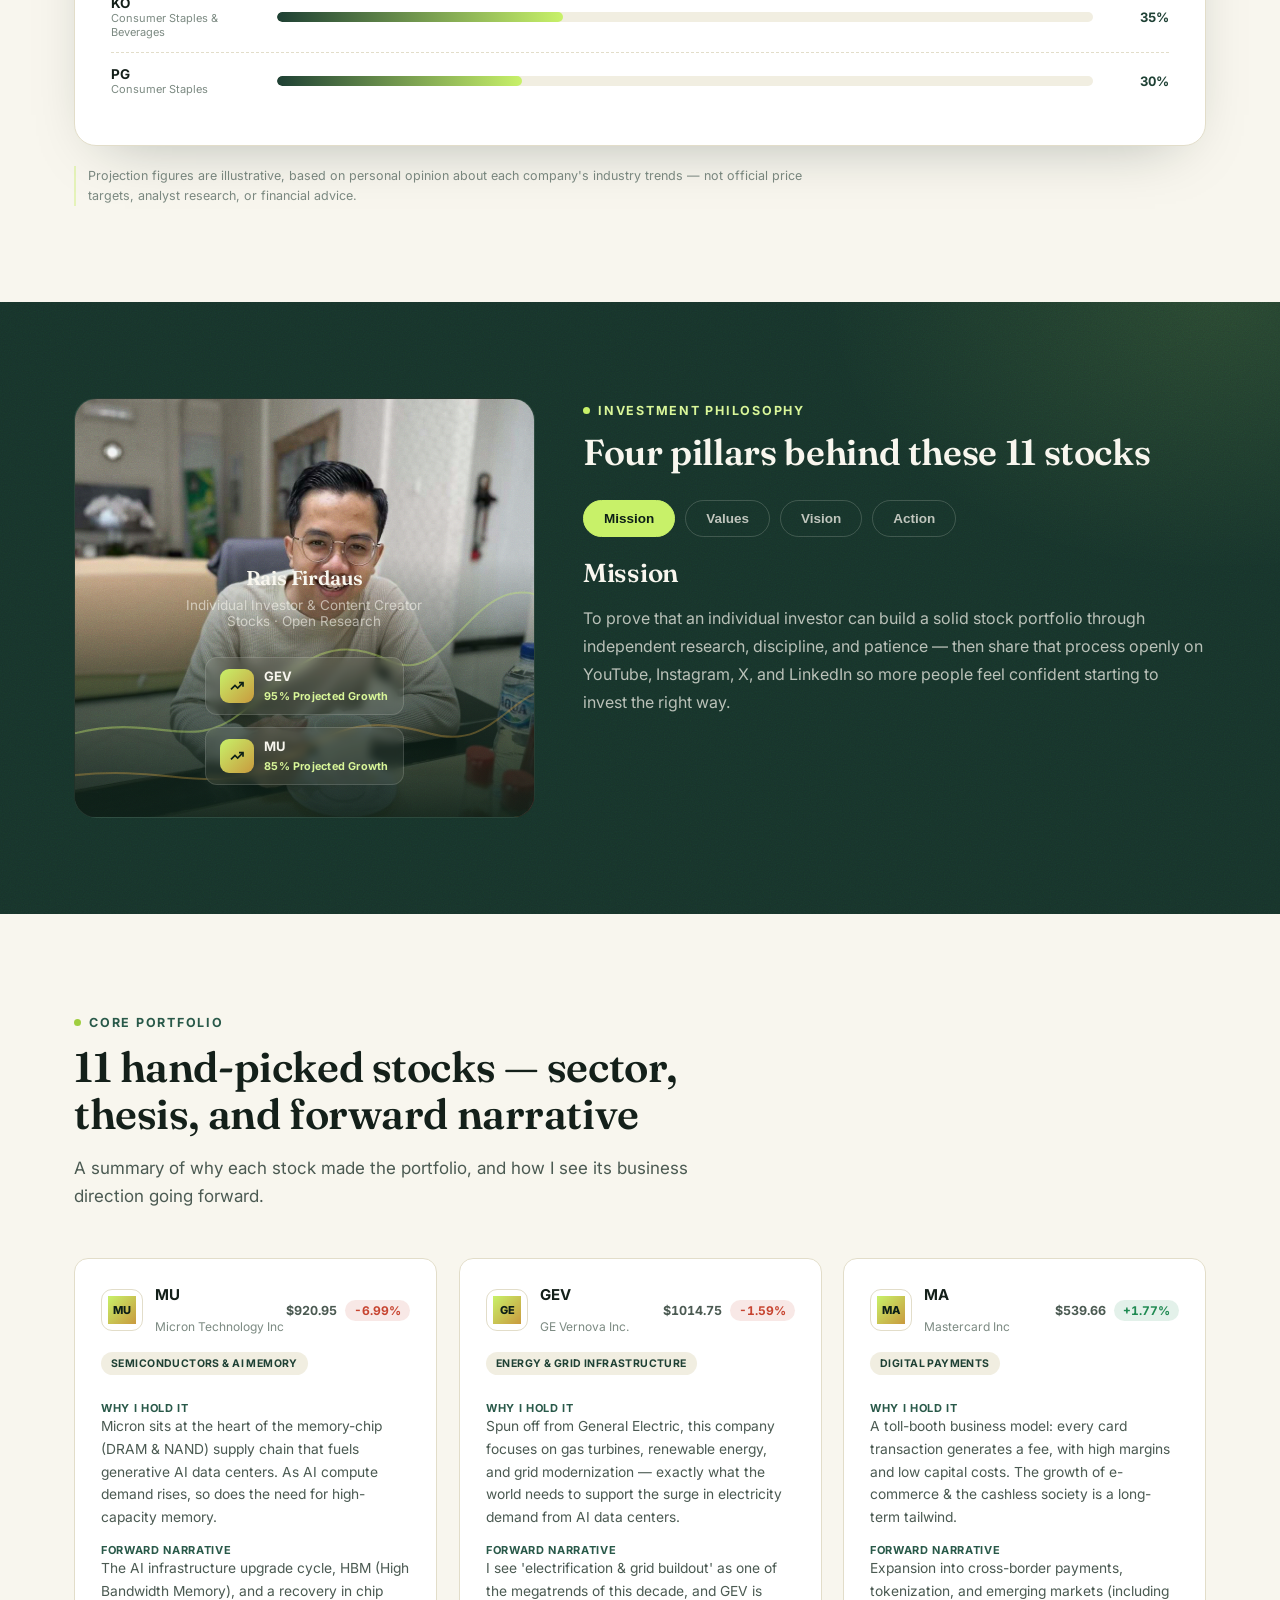
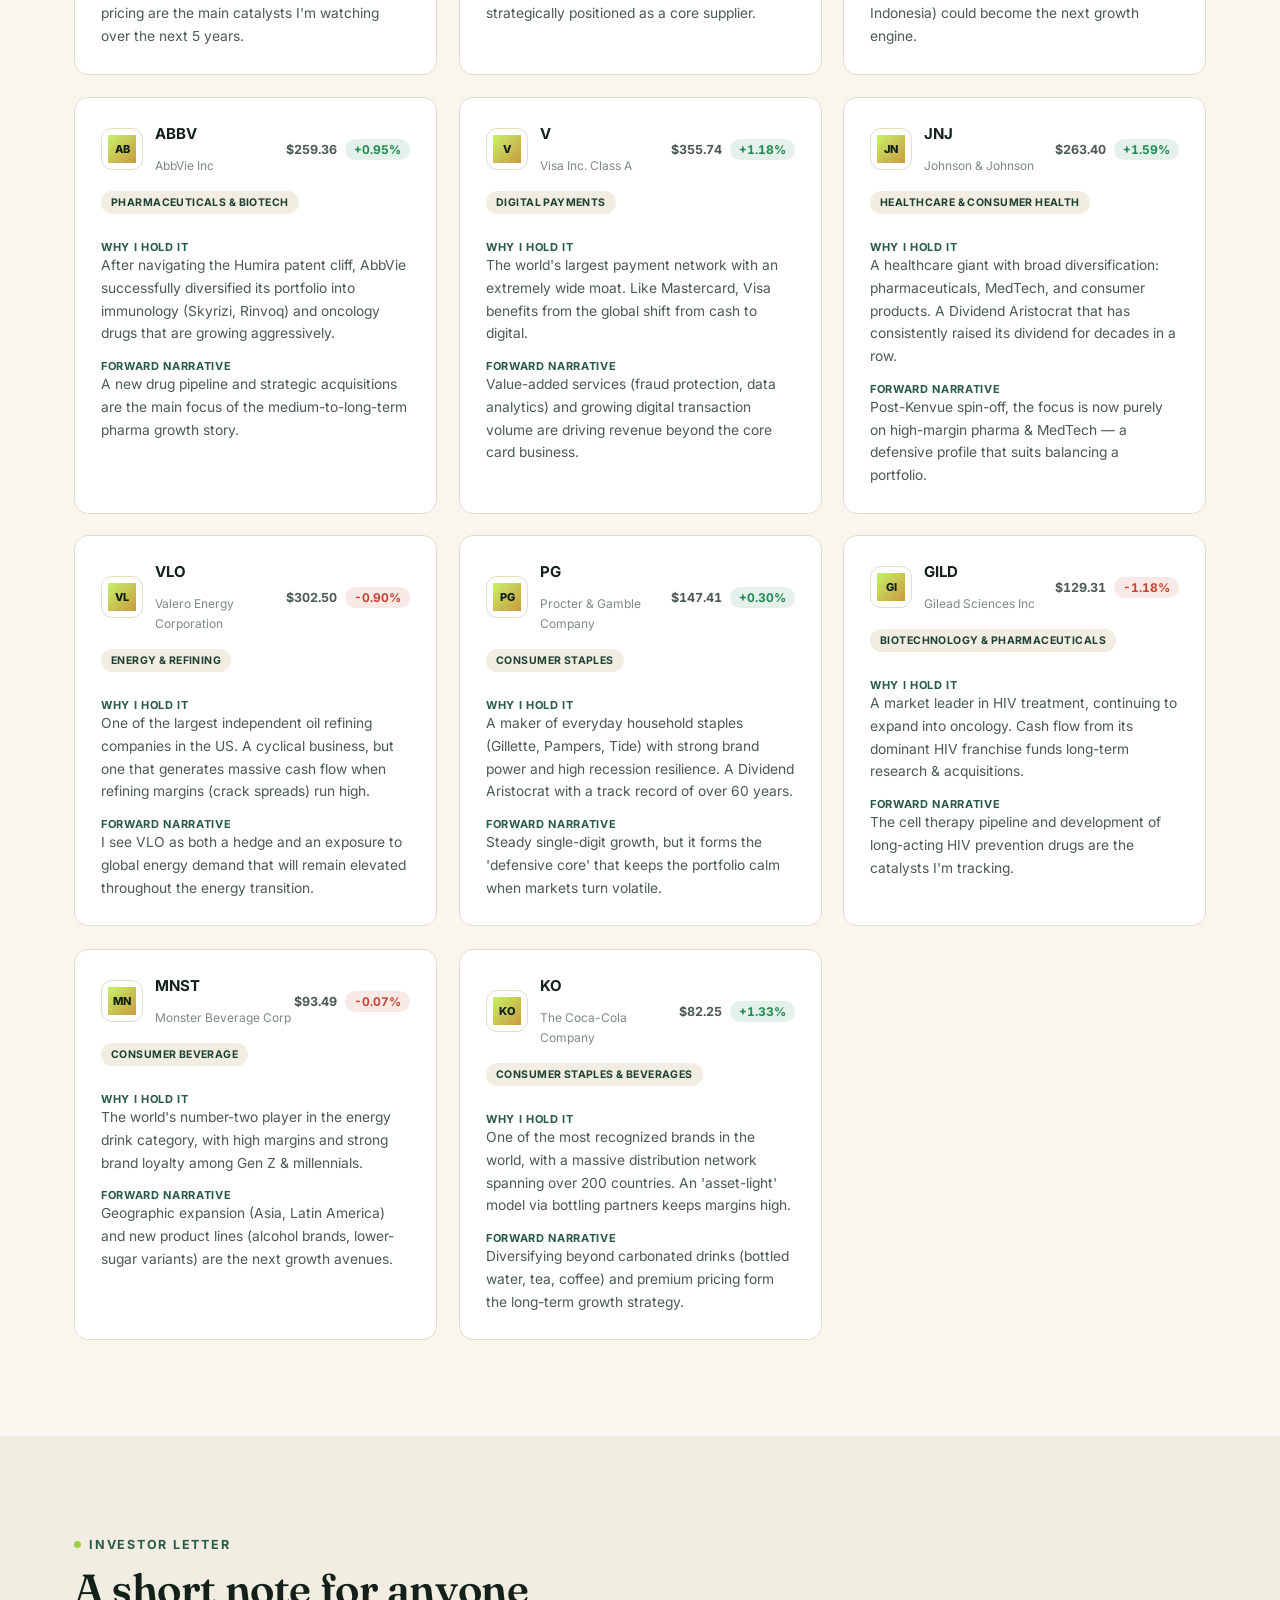
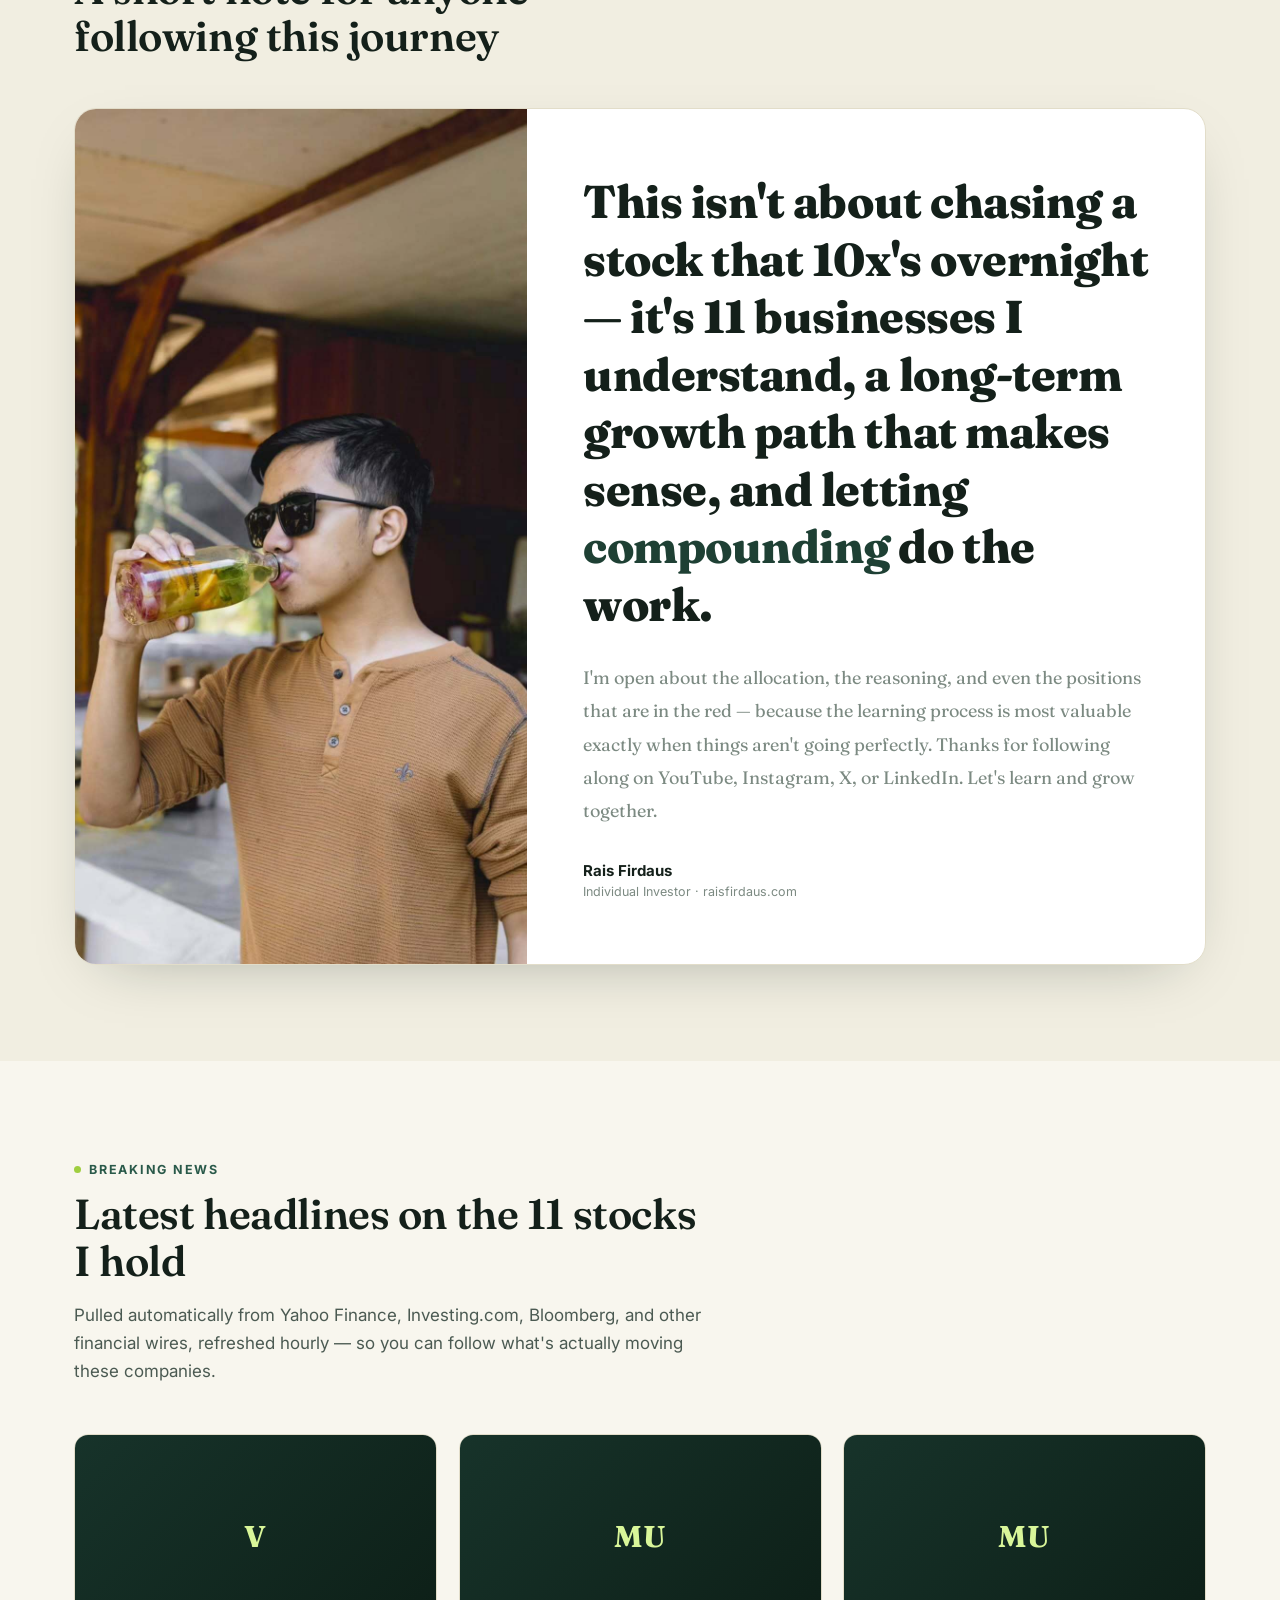
==== commit cc5cc7cd: "Rebrand site name to "Eleven Core Holdings, Ltd." Replaces the "Rais Firdaus" + "Stock Portfolio" br" ====
--- a/index.html
+++ b/index.html
@@ -3,13 +3,13 @@
 <head>
 <meta charset="UTF-8" />
 <meta name="viewport" content="width=device-width, initial-scale=1.0" />
-<title>Rais Firdaus — Stock Portfolio &amp; Investment Insights</title>
+<title>Eleven Core Holdings, Ltd. — Investment Insights</title>
 <meta name="description" content="Rais Firdaus's 11-stock portfolio — allocation, investment thesis, and 5-year growth projections. Educational investing content, not financial advice." />
 <link rel="icon" href="data:image/svg+xml,%3Csvg xmlns='http://www.w3.org/2000/svg' viewBox='0 0 100 100'%3E%3Crect width='100' height='100' rx='22' fill='%2312281f'/%3E%3Cpath d='M20 65 L40 40 L55 55 L80 25' stroke='%23c8f169' stroke-width='8' fill='none' stroke-linecap='round' stroke-linejoin='round'/%3E%3C/svg%3E" />
 <link rel="preconnect" href="https://fonts.googleapis.com" />
 <link rel="preconnect" href="https://fonts.gstatic.com" crossorigin />
 <link href="https://fonts.googleapis.com/css2?family=Fraunces:opsz,wght@9..144,500;9..144,600;9..144,700&family=Inter:wght@400;500;600;700;800&display=swap" rel="stylesheet" />
-<link rel="stylesheet" href="css/style.css?v=27" />
+<link rel="stylesheet" href="css/style.css?v=28" />
 </head>
 <body>
 
@@ -26,8 +26,7 @@
         </svg>
       </span>
       <span class="brand-text">
-        <strong>Rais Firdaus</strong>
-        <span>Stock Portfolio</span>
+        <strong>Eleven Core Holdings, Ltd.</strong>
       </span>
     </a>
     <nav class="nav-links" id="nav-links">
@@ -705,8 +704,7 @@
         </svg>
       </span>
           <span class="brand-text">
-            <strong style="color:#f8f6ee">Rais Firdaus</strong>
-            <span>Stock Portfolio</span>
+            <strong style="color:#f8f6ee">Eleven Core Holdings, Ltd.</strong>
           </span>
         </div>
         <p>Personal stock research and portfolio notes. Shared openly for educational purposes on YouTube, Instagram, X, and LinkedIn.</p>
--- a/css/style.css
+++ b/css/style.css
@@ -205,7 +205,7 @@
   display: flex;
   align-items: center;
   justify-content: space-between;
-  padding: 16px 24px;
+  padding: 16px 18px;
 }
 
 .brand {
@@ -237,8 +237,9 @@
 }
 
 .brand-text strong {
-  font-size: 15.5px;
+  font-size: 14px;
   letter-spacing: 0.02em;
+  white-space: nowrap;
 }
 
 .brand-text span {
@@ -251,7 +252,7 @@
 .nav-links {
   display: flex;
   align-items: center;
-  gap: 18px;
+  gap: 11px;
 }
 
 .nav-links a {
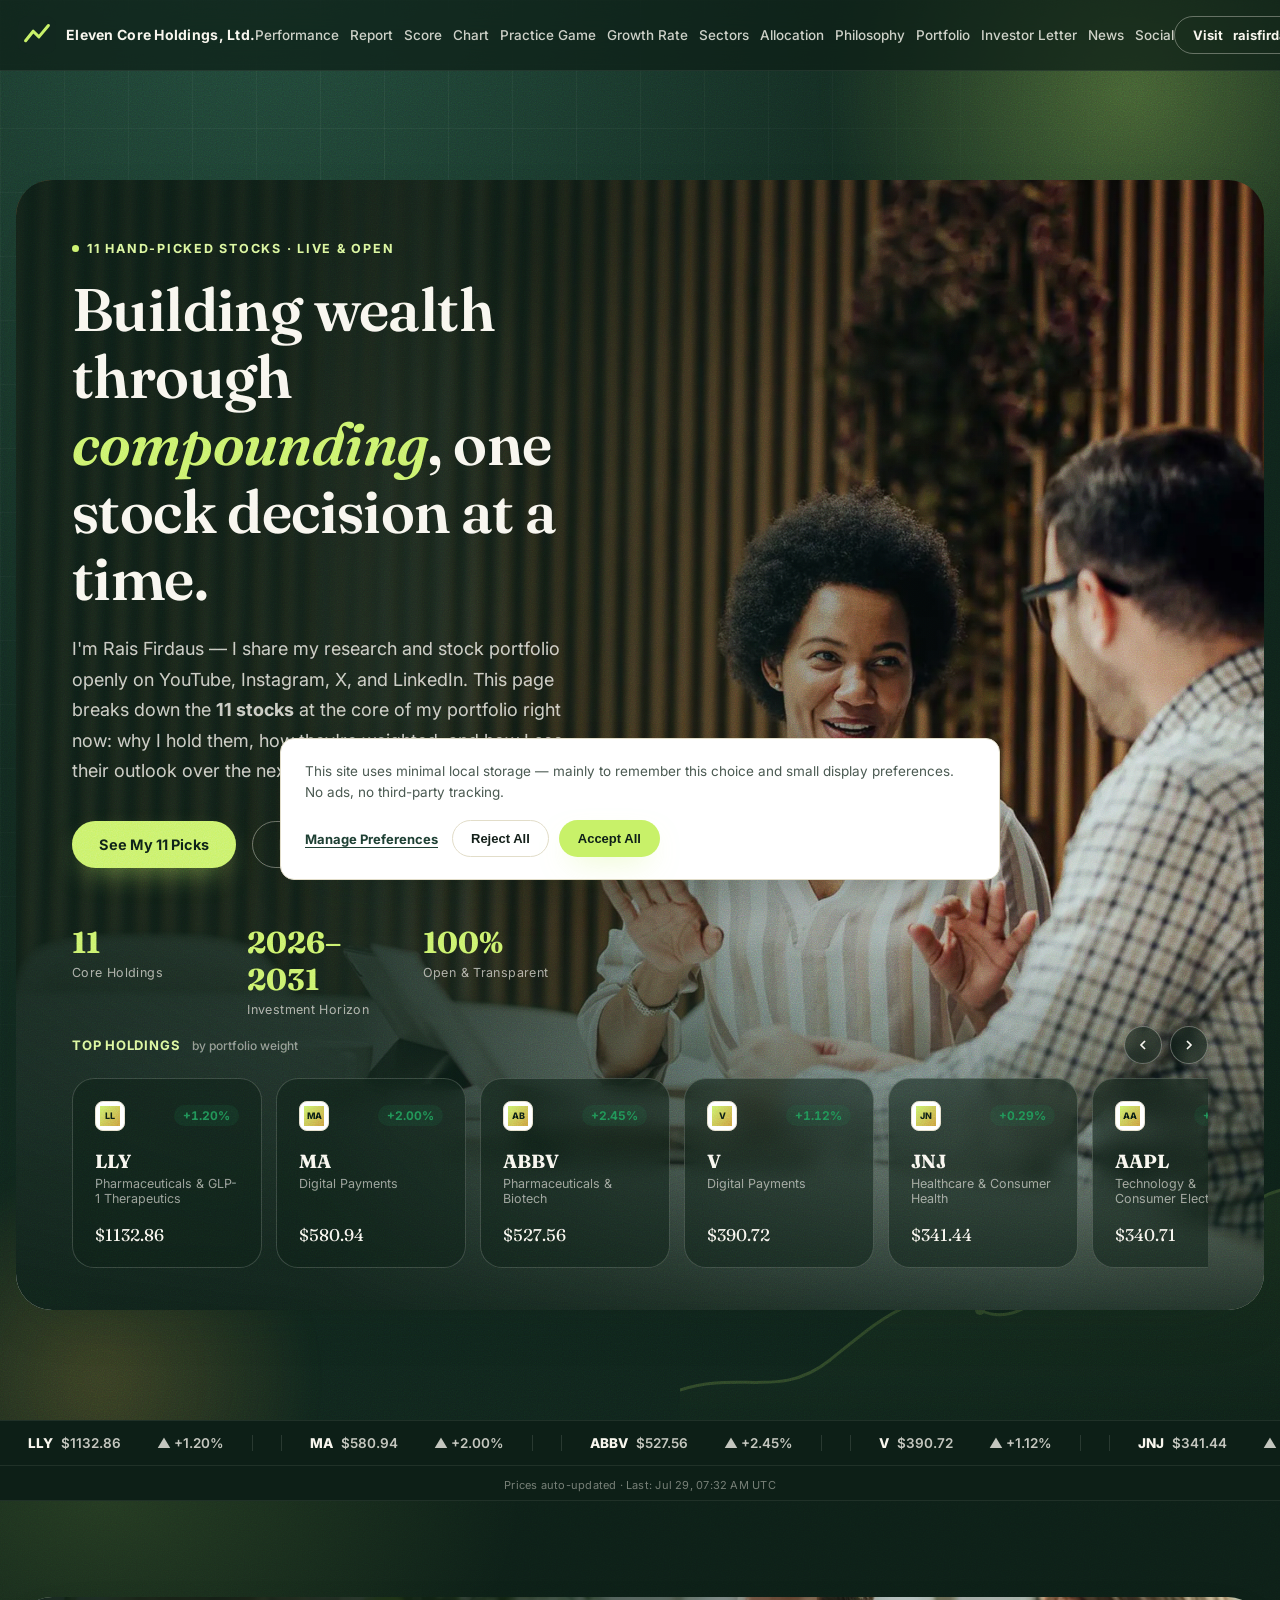
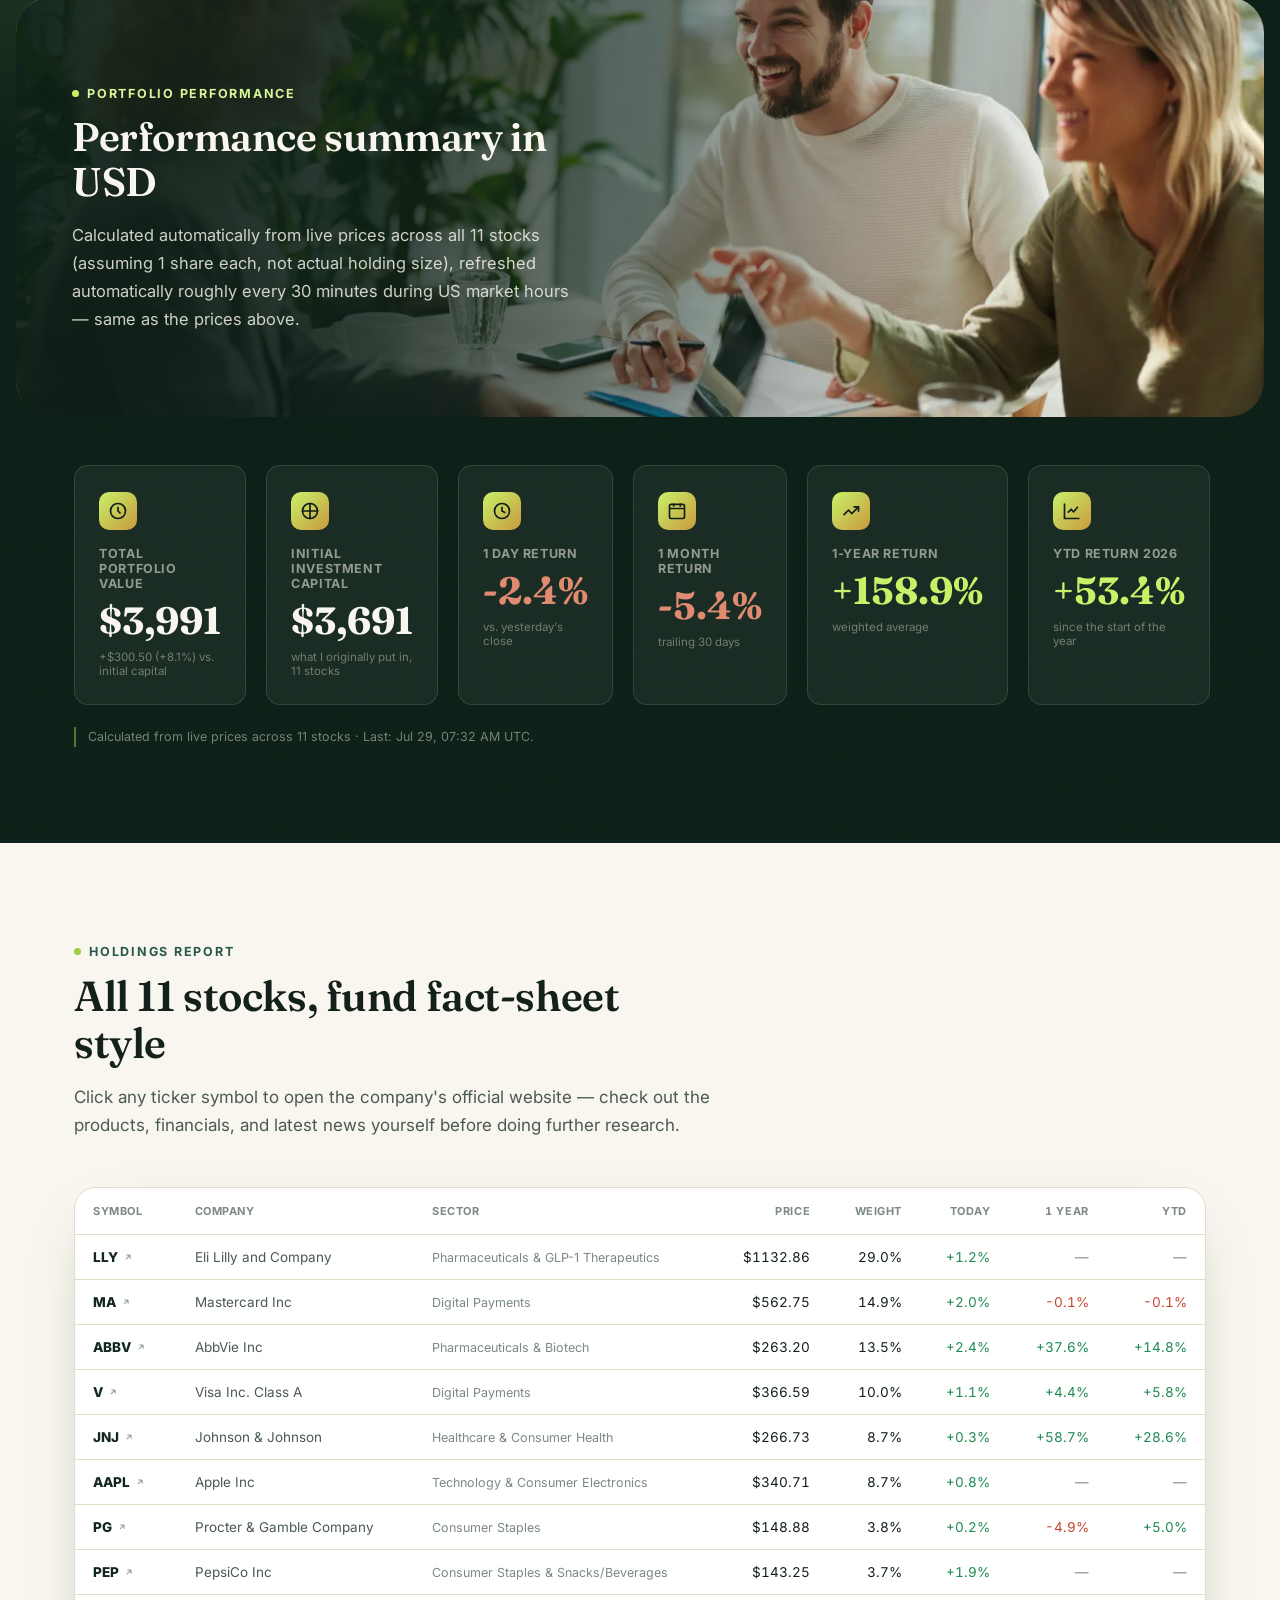
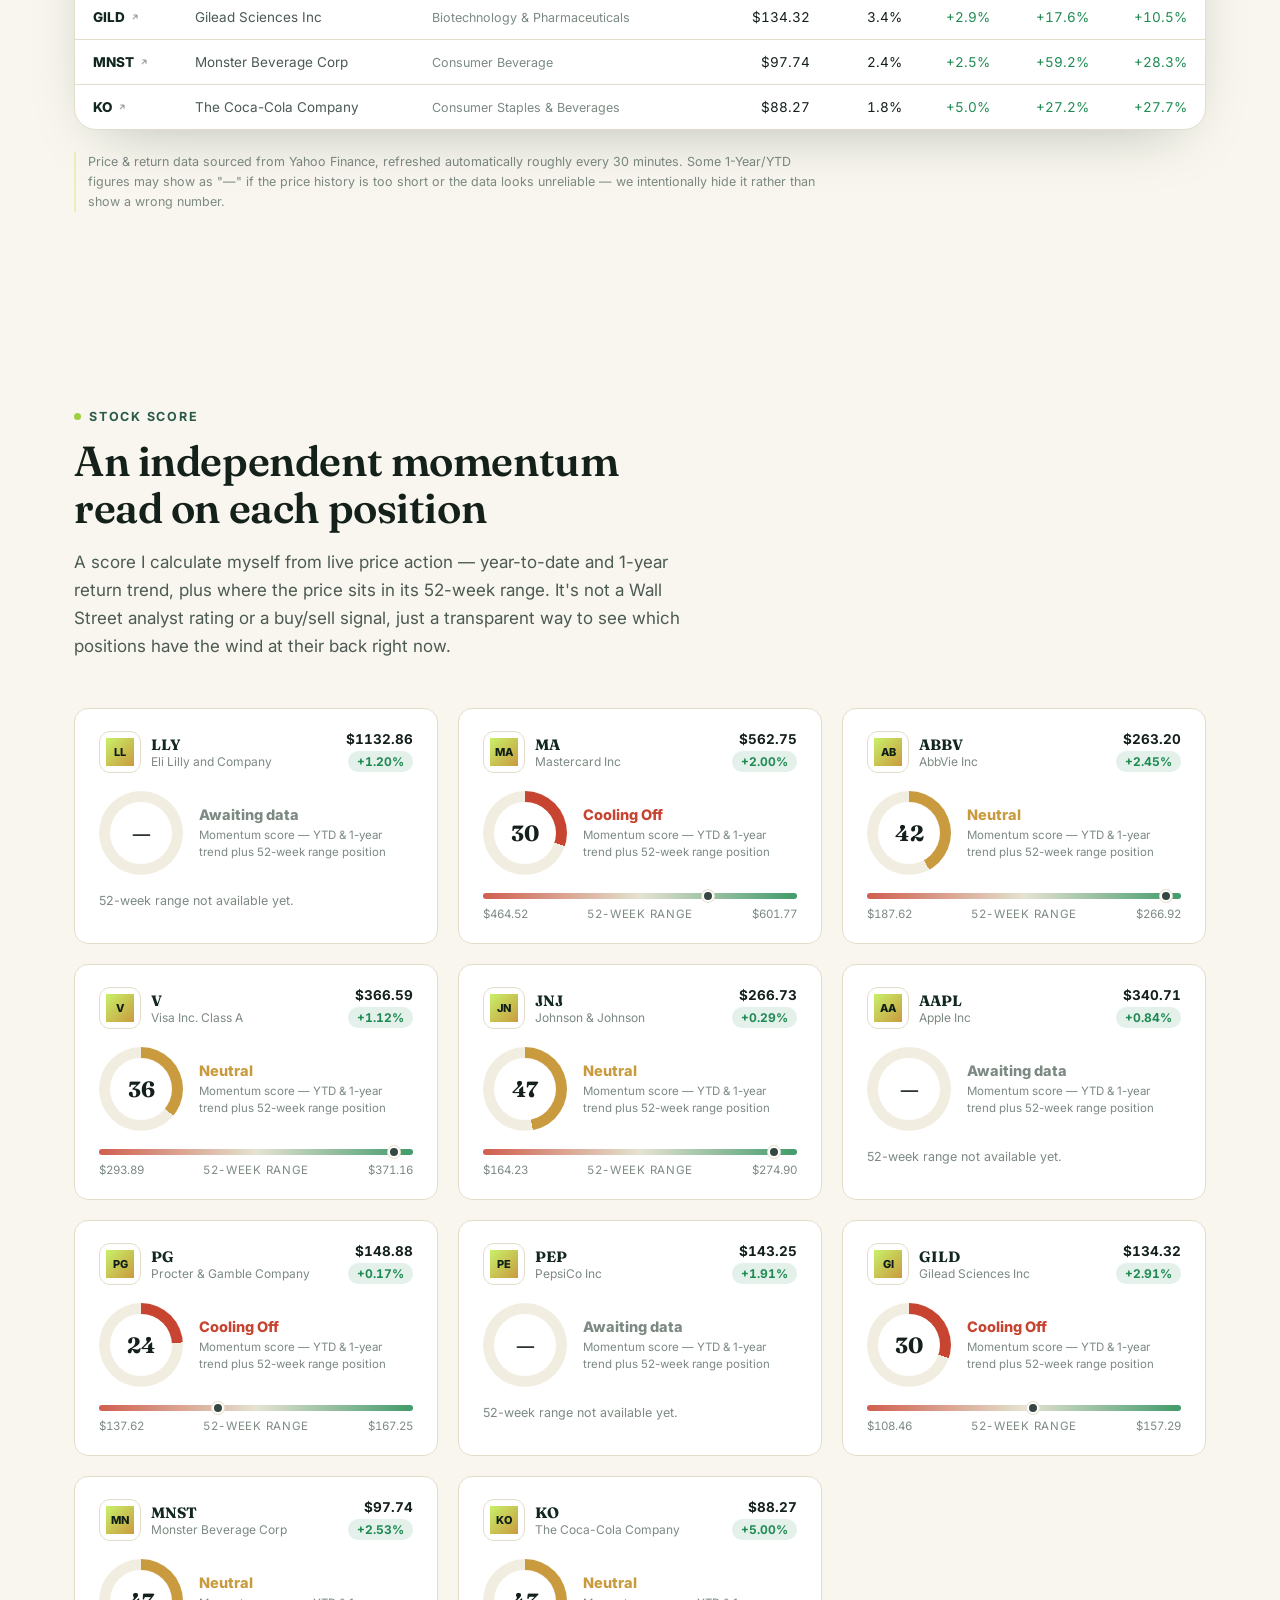
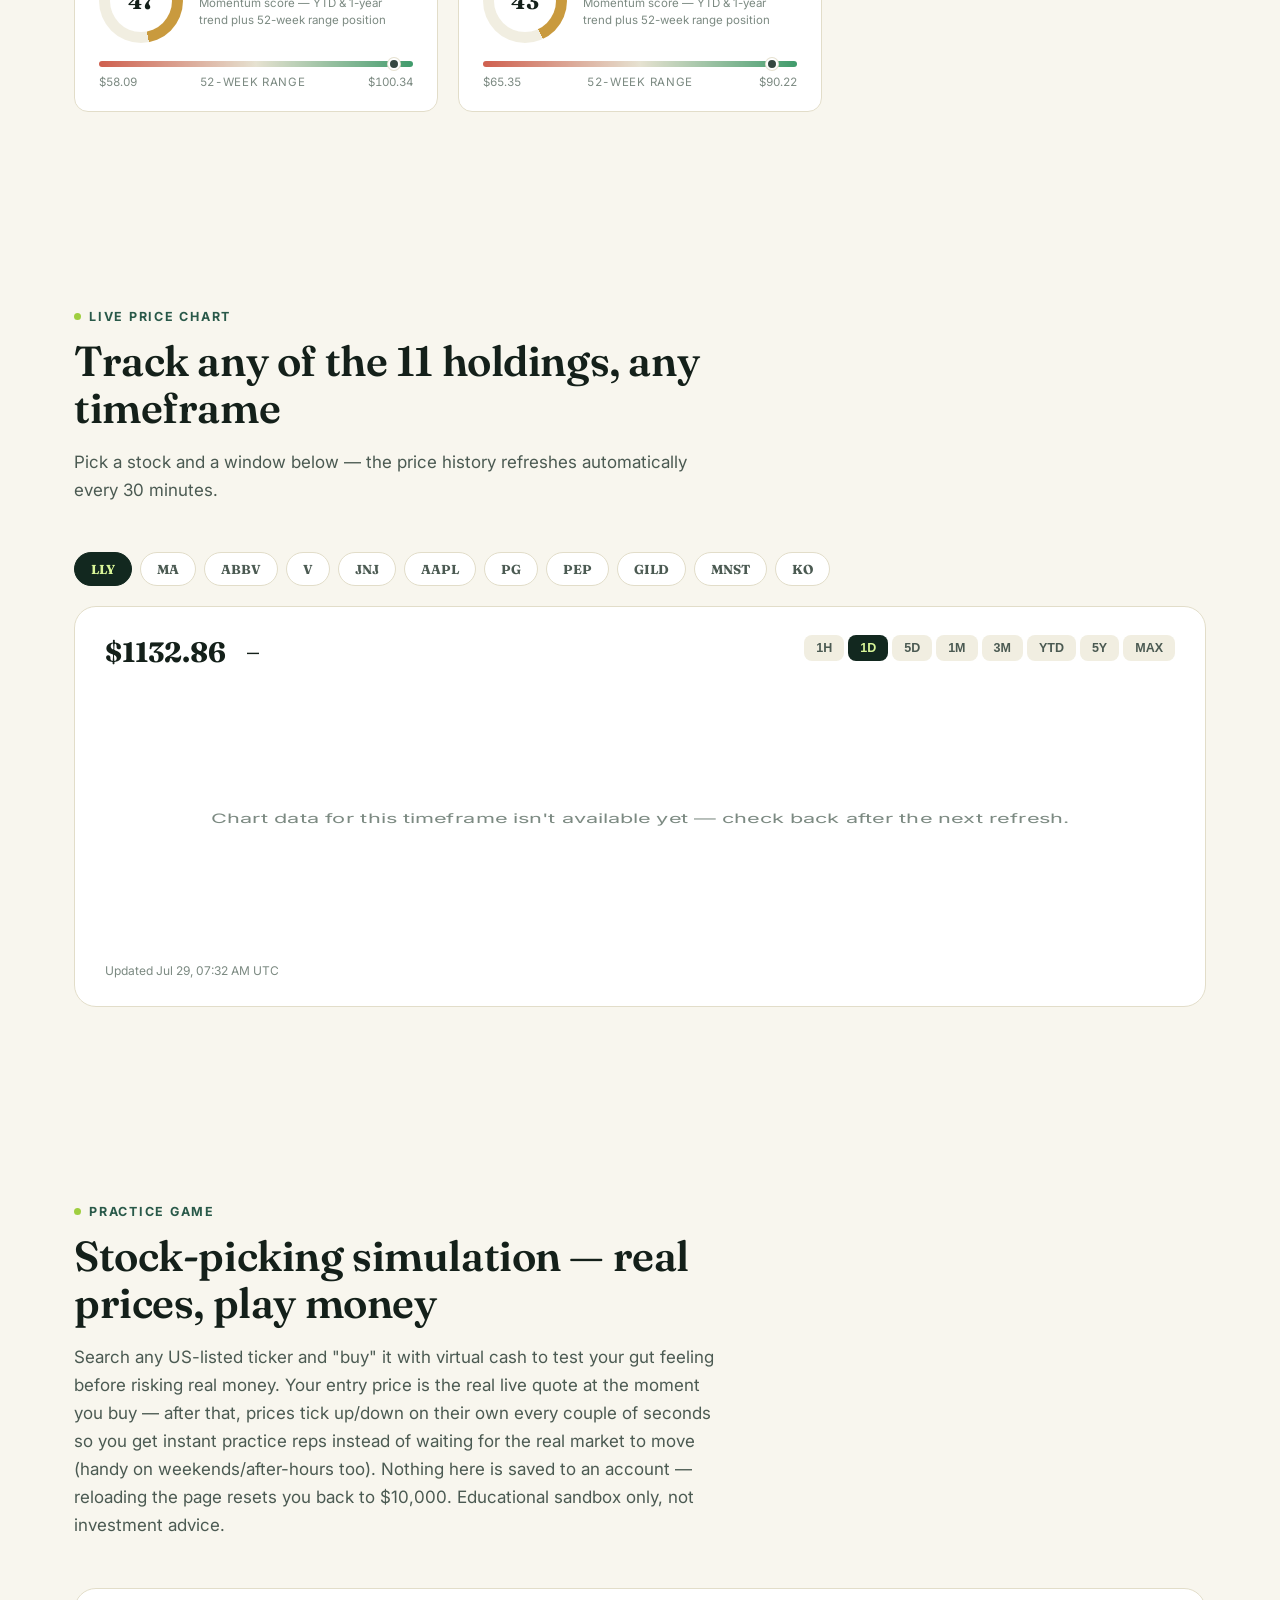
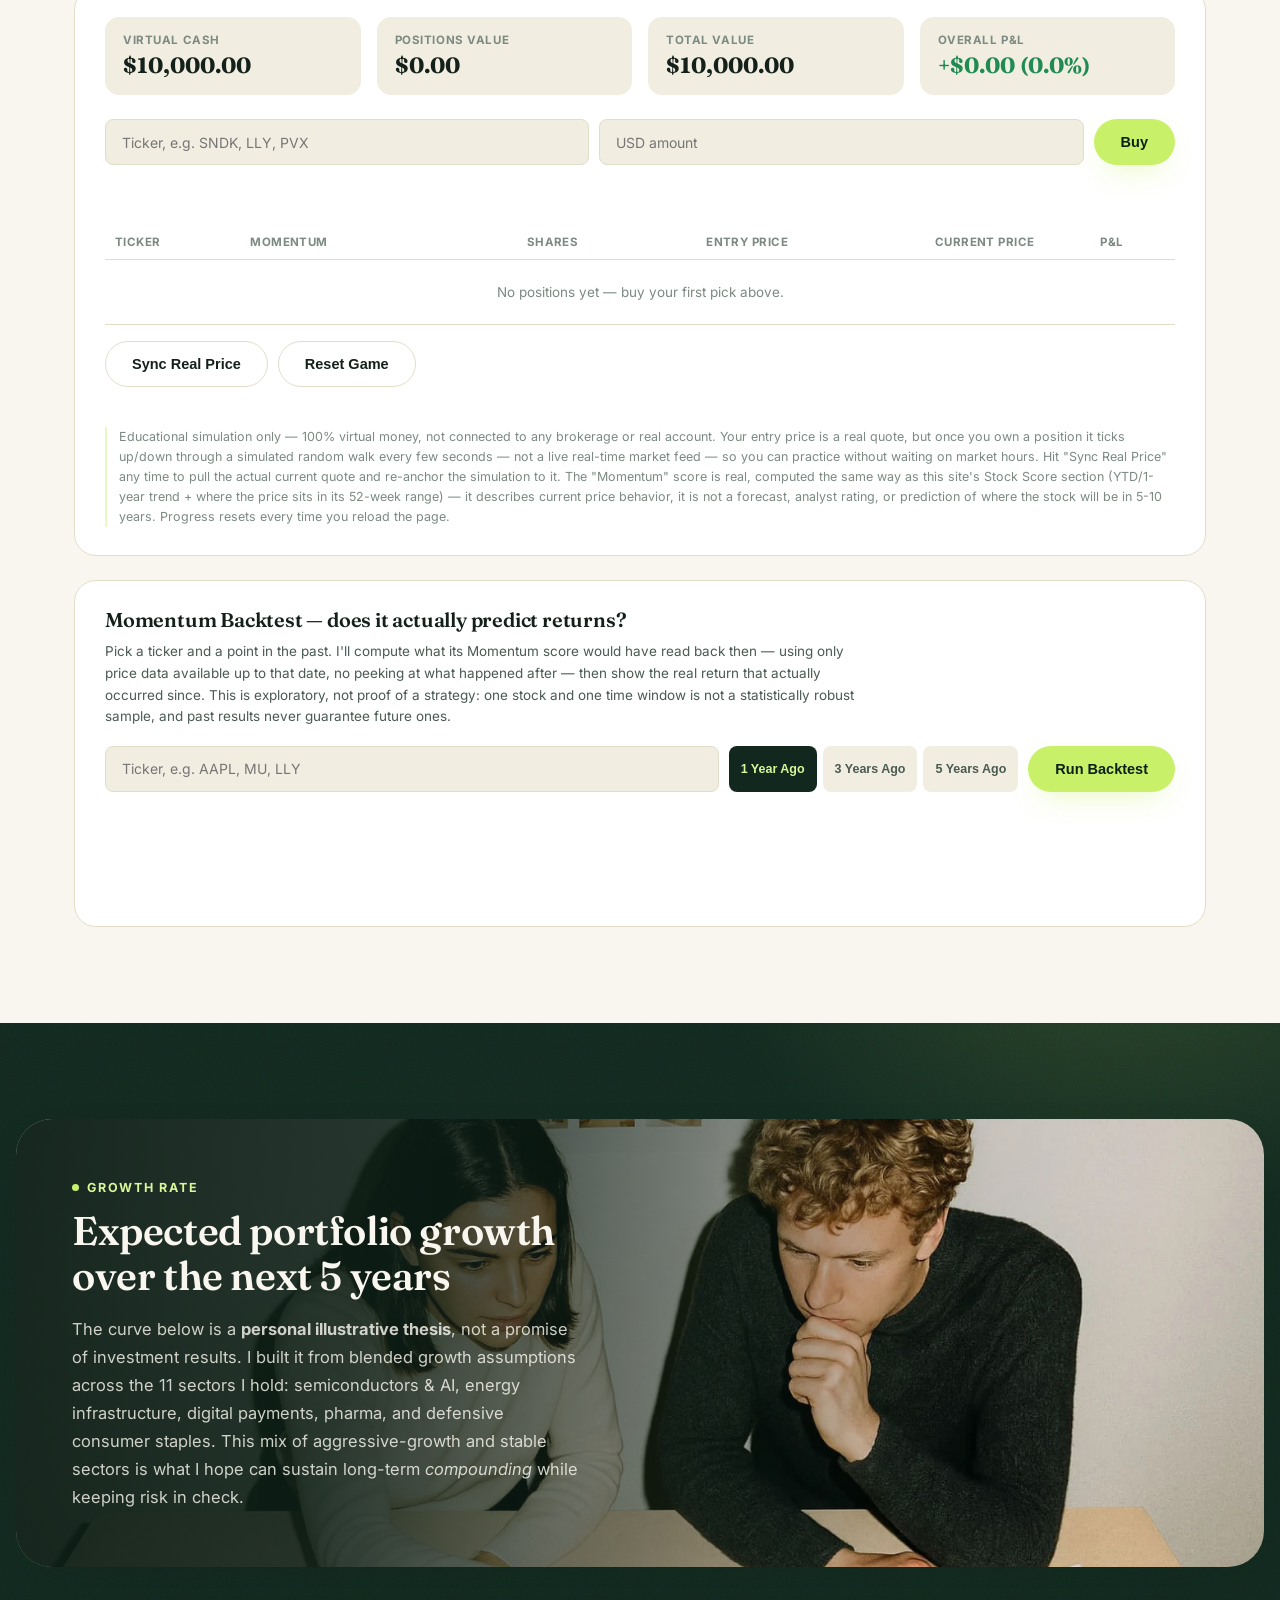
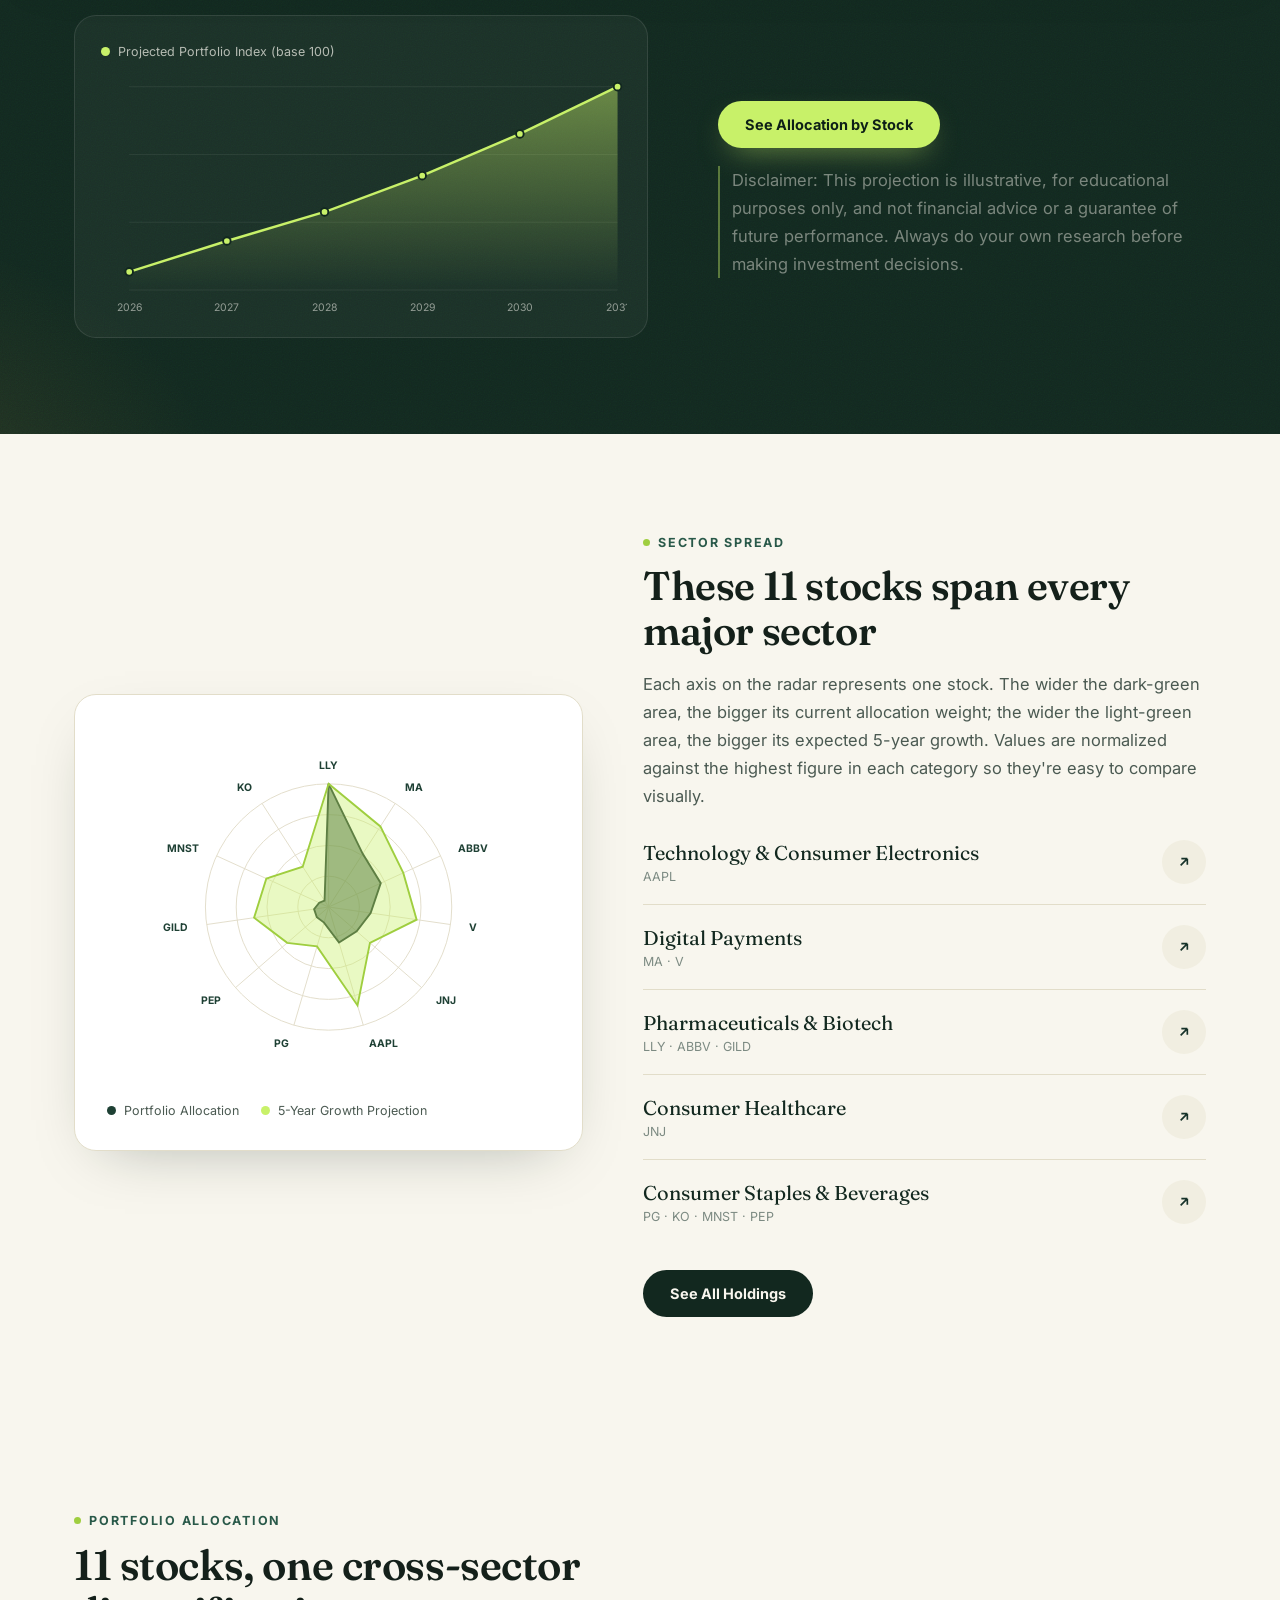
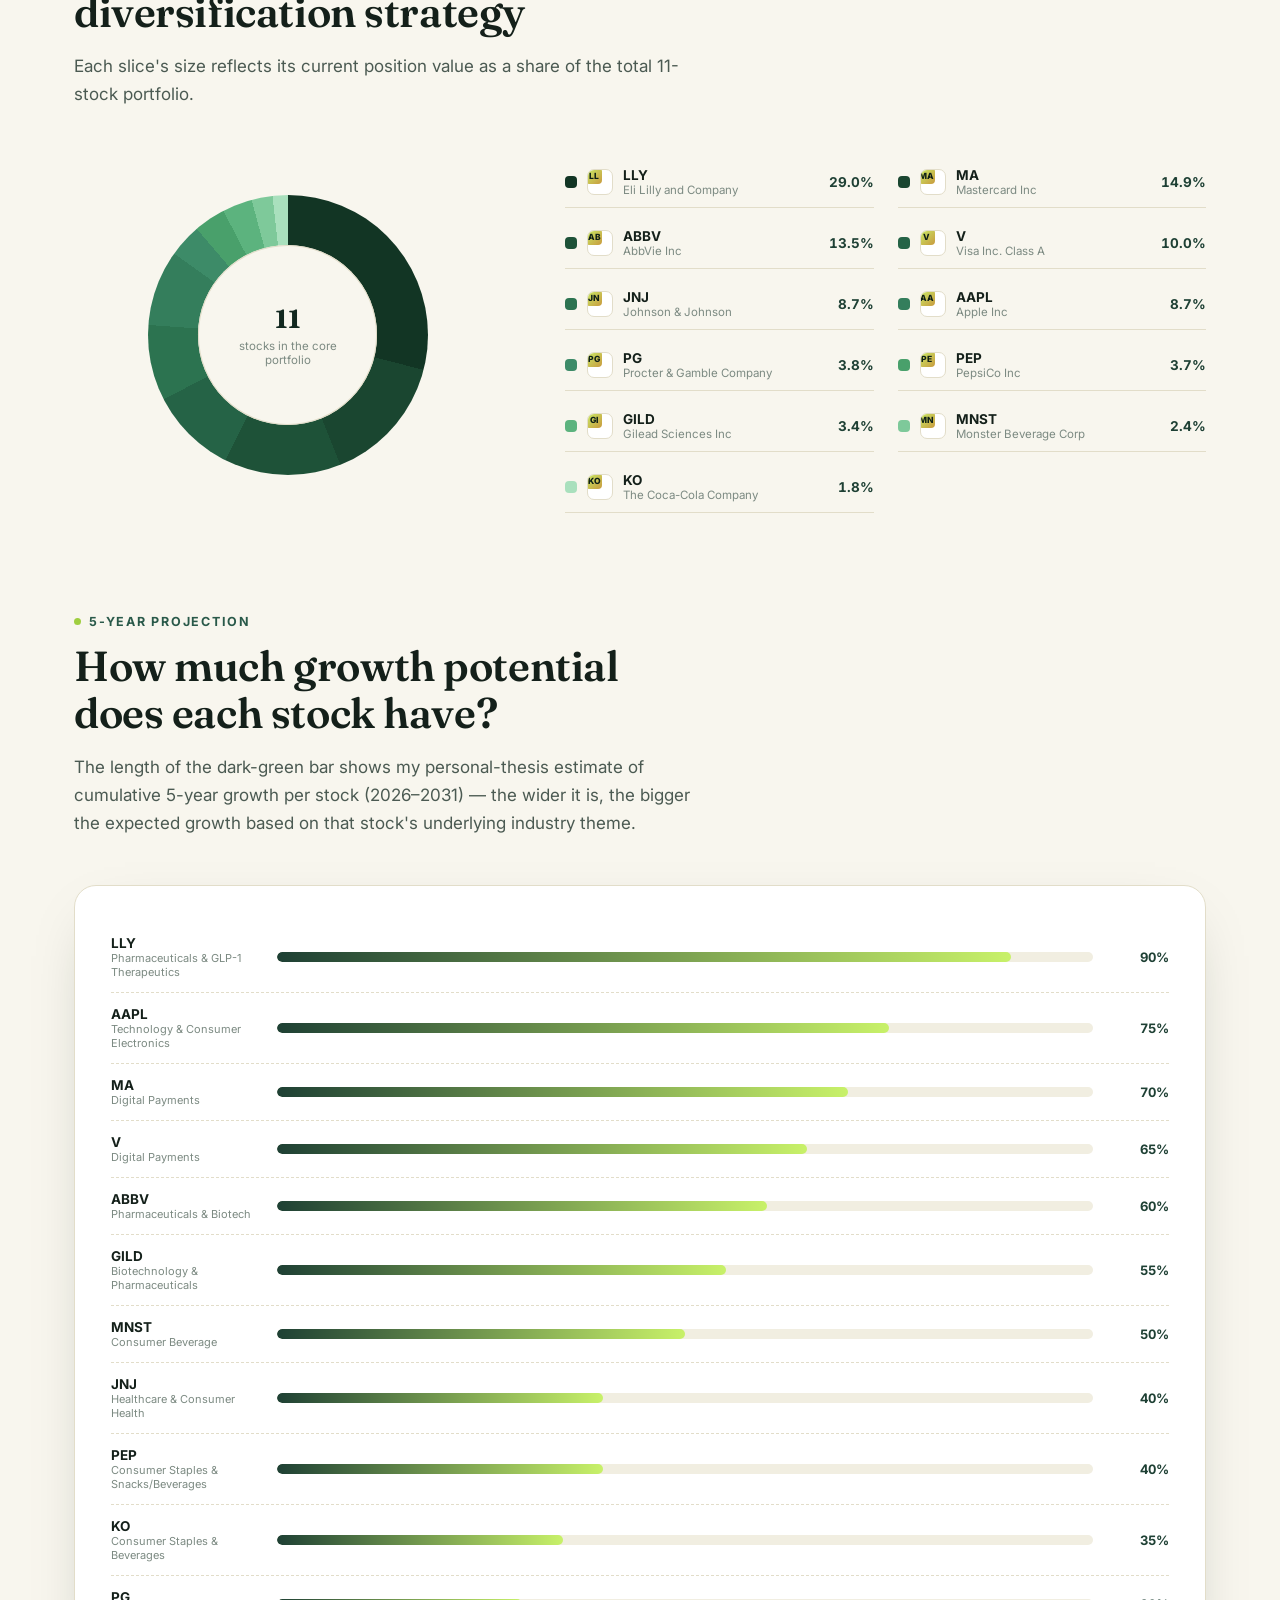
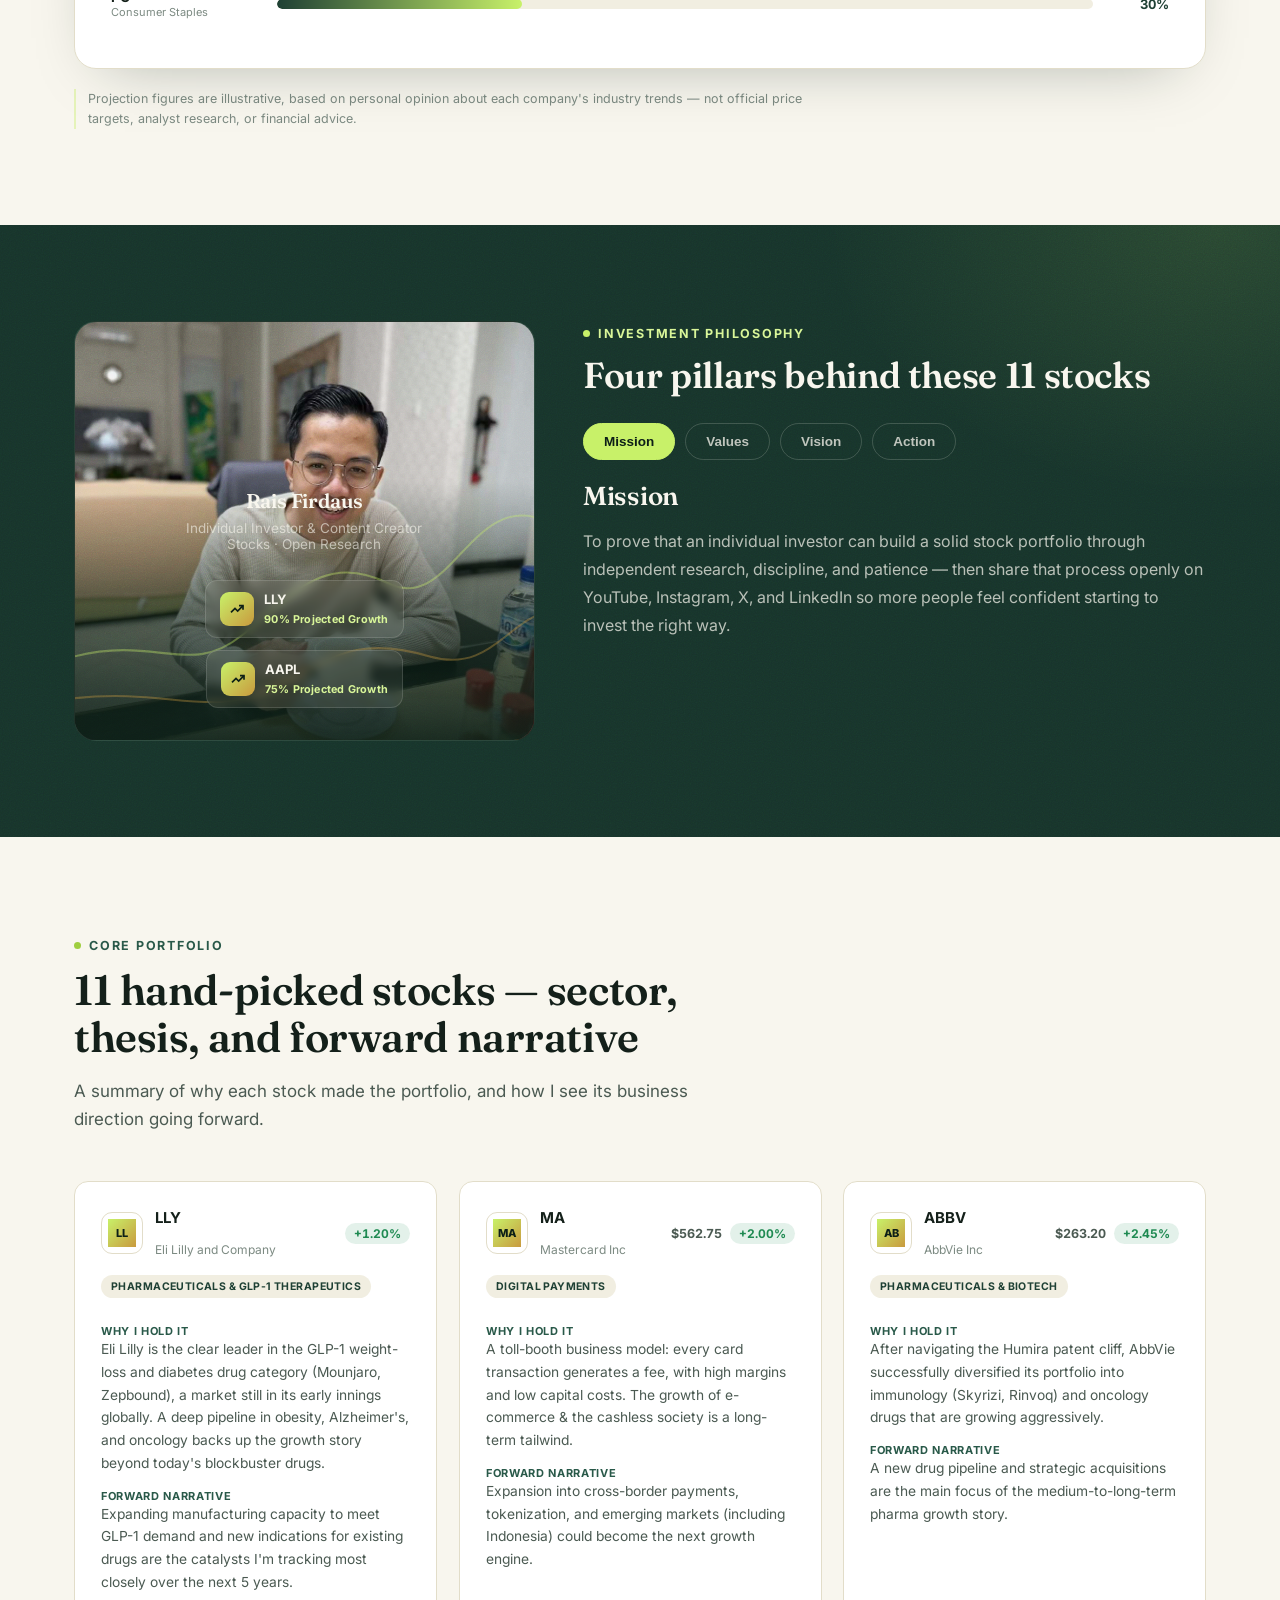
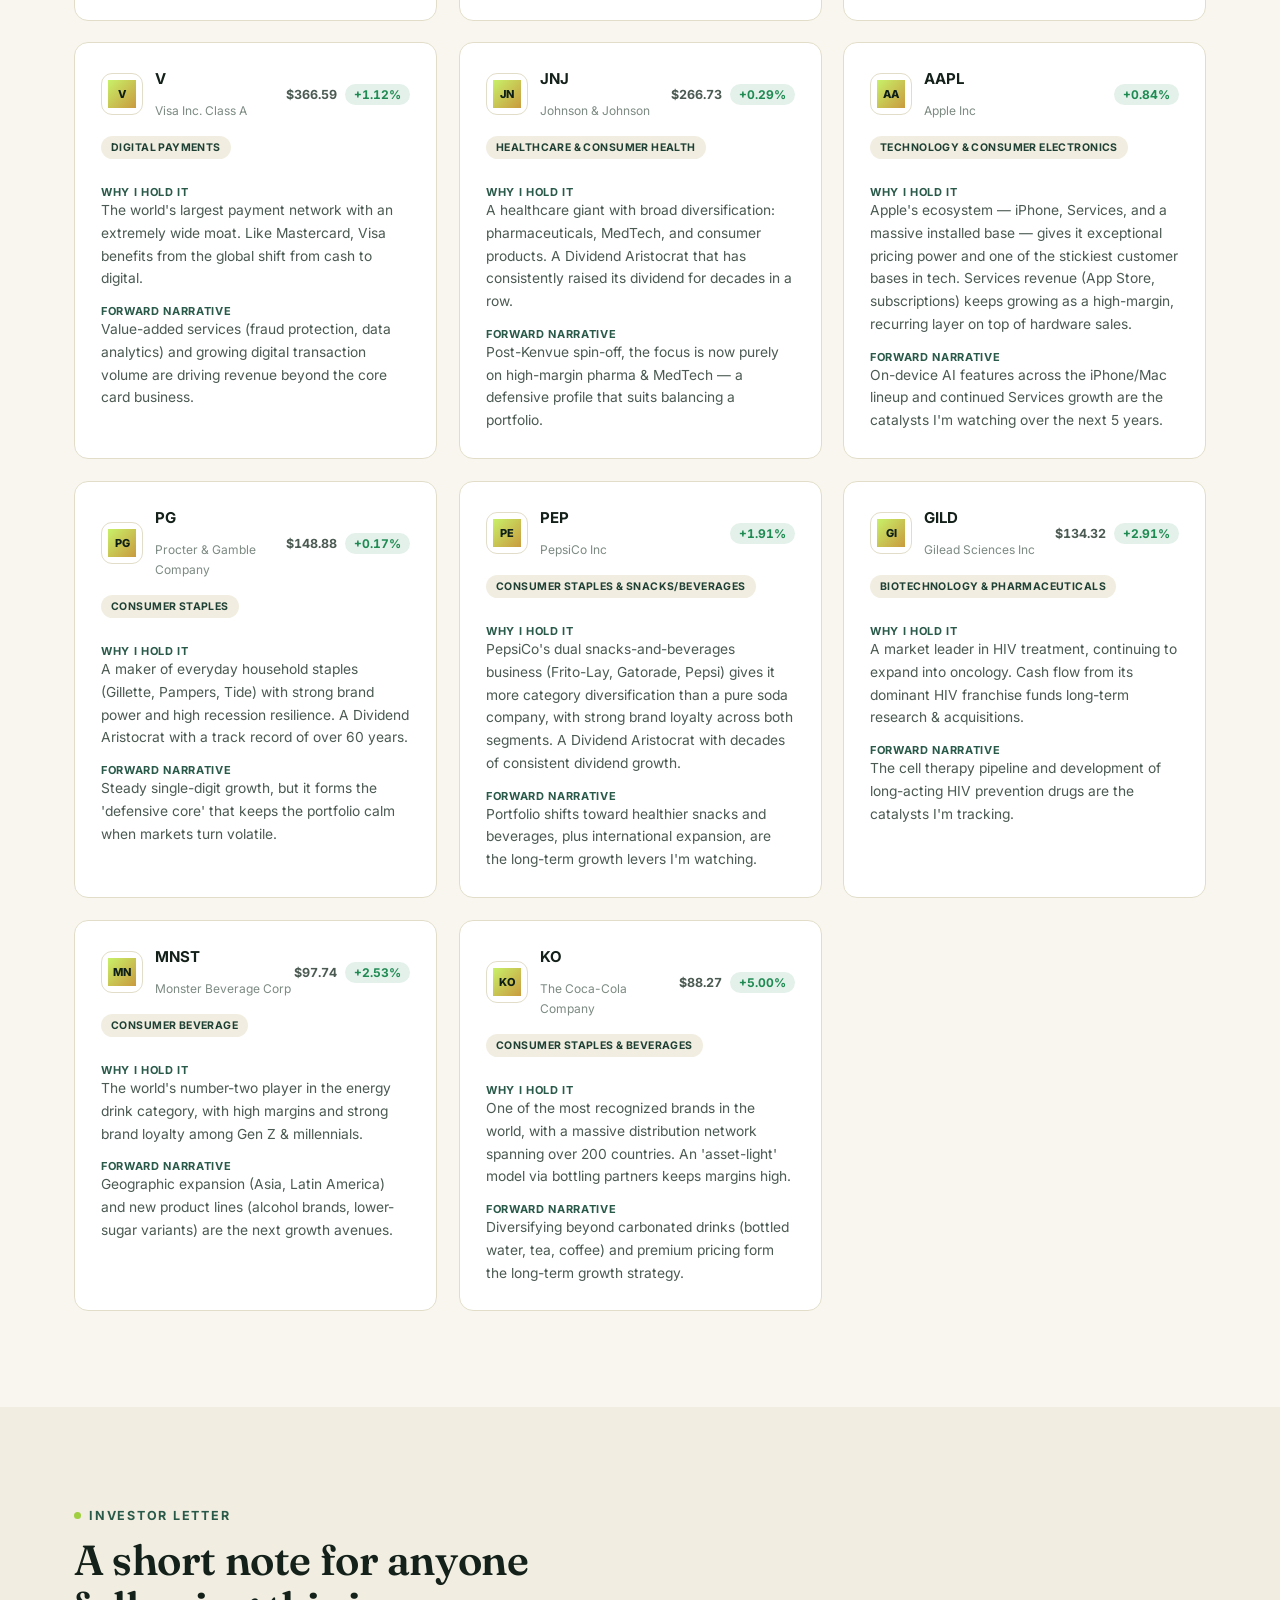
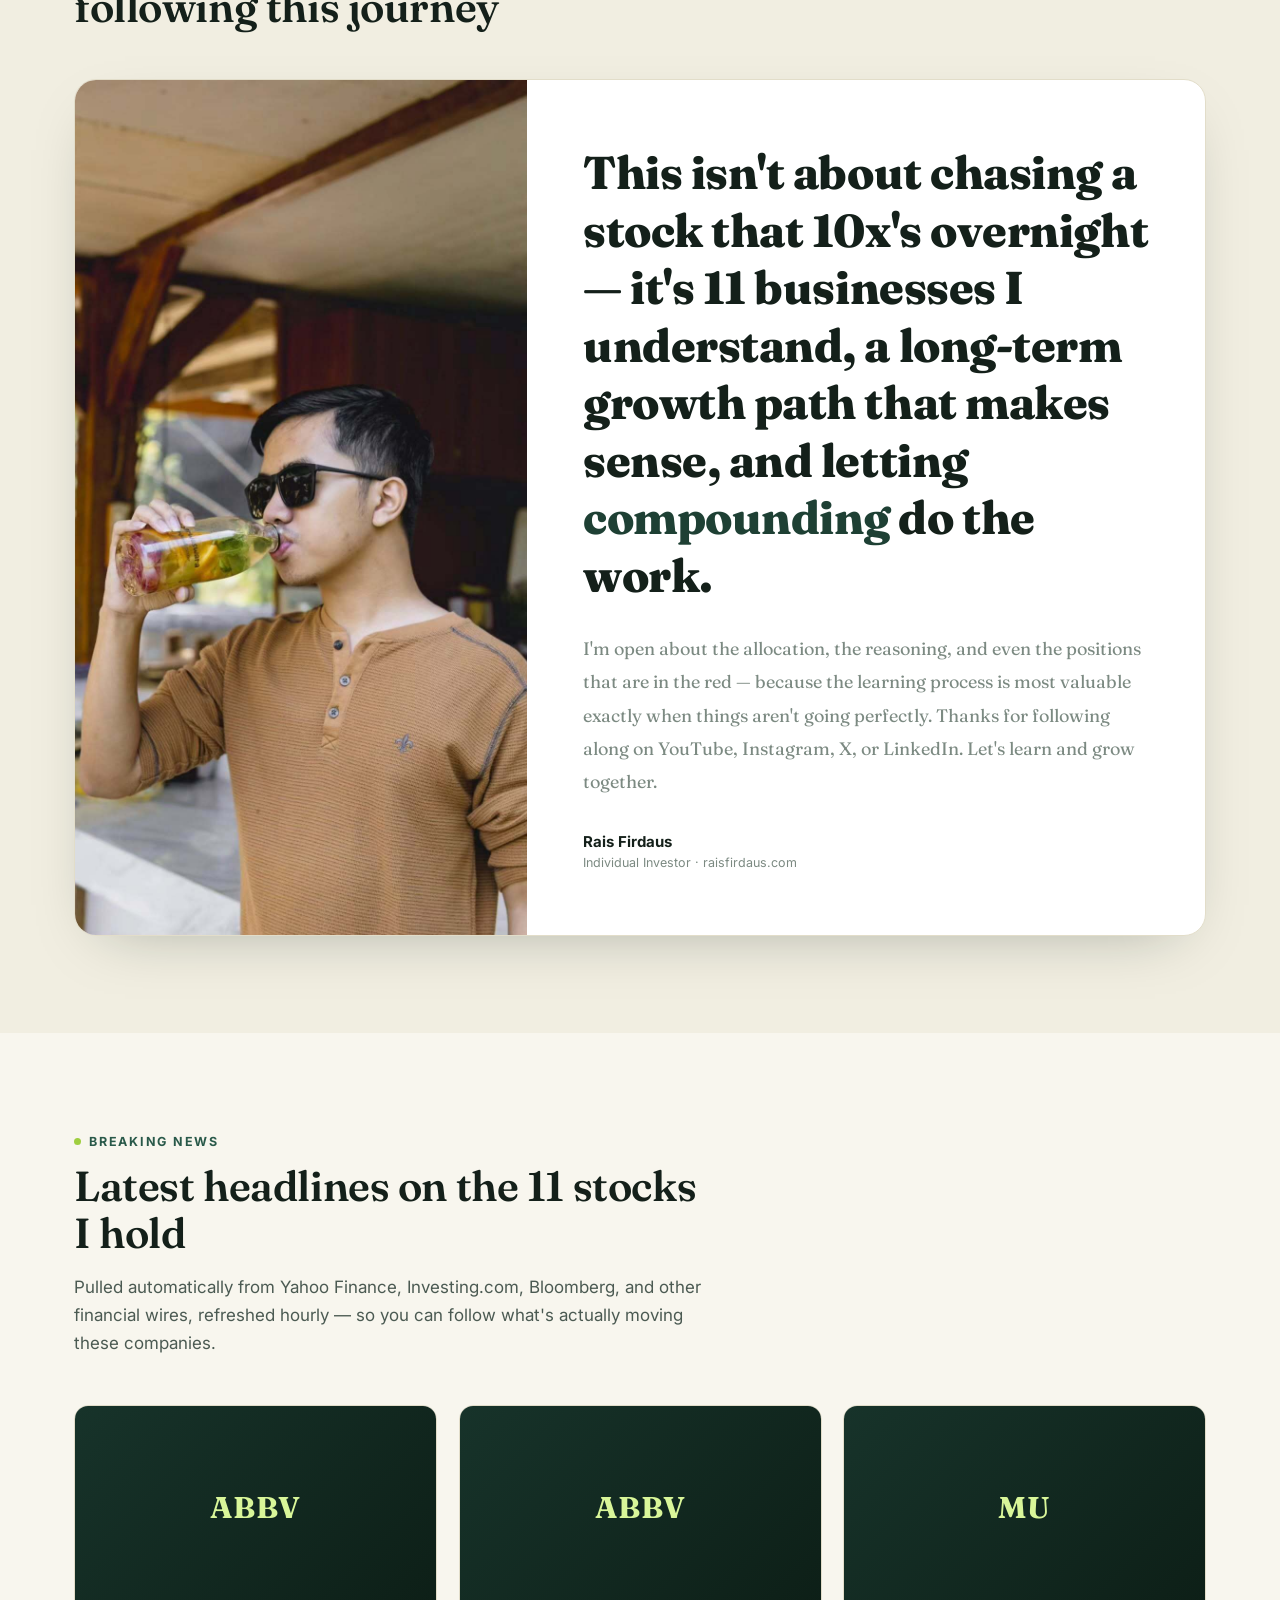
==== commit 1b06eb0b: "Swap MU, GEV, and VLO for AAPL, LLY, and PEP; recalc initial capital Replaces the three exited holdi" ====
--- a/index.html
+++ b/index.html
@@ -554,9 +554,9 @@
         <h3>Vision</h3>
         <p>
           Over the next 5 years, I want this 11-stock portfolio to grow through a combination of capital gains and
-          reinvested dividends, backed by two megatrends I believe in: accelerating AI adoption &amp; electrification
-          (MU, GEV), plus an ever-expanding digital economy &amp; global healthcare (MA, V, ABBV, JNJ, GILD) — anchored by
-          stable consumer staples (PG, KO, MNST, VLO).
+          reinvested dividends, backed by two megatrends I believe in: an AI-and-consumer-tech-driven digital economy
+          (AAPL, MA, V), plus breakthrough healthcare &amp; pharma innovation (LLY, ABBV, JNJ, GILD) — anchored by
+          stable consumer staples (PG, KO, MNST, PEP).
         </p>
       </div>
 
@@ -789,6 +789,6 @@
   </div>
 </div>
 
-<script src="js/main.js?v=26"></script>
+<script src="js/main.js?v=27"></script>
 </body>
 </html>
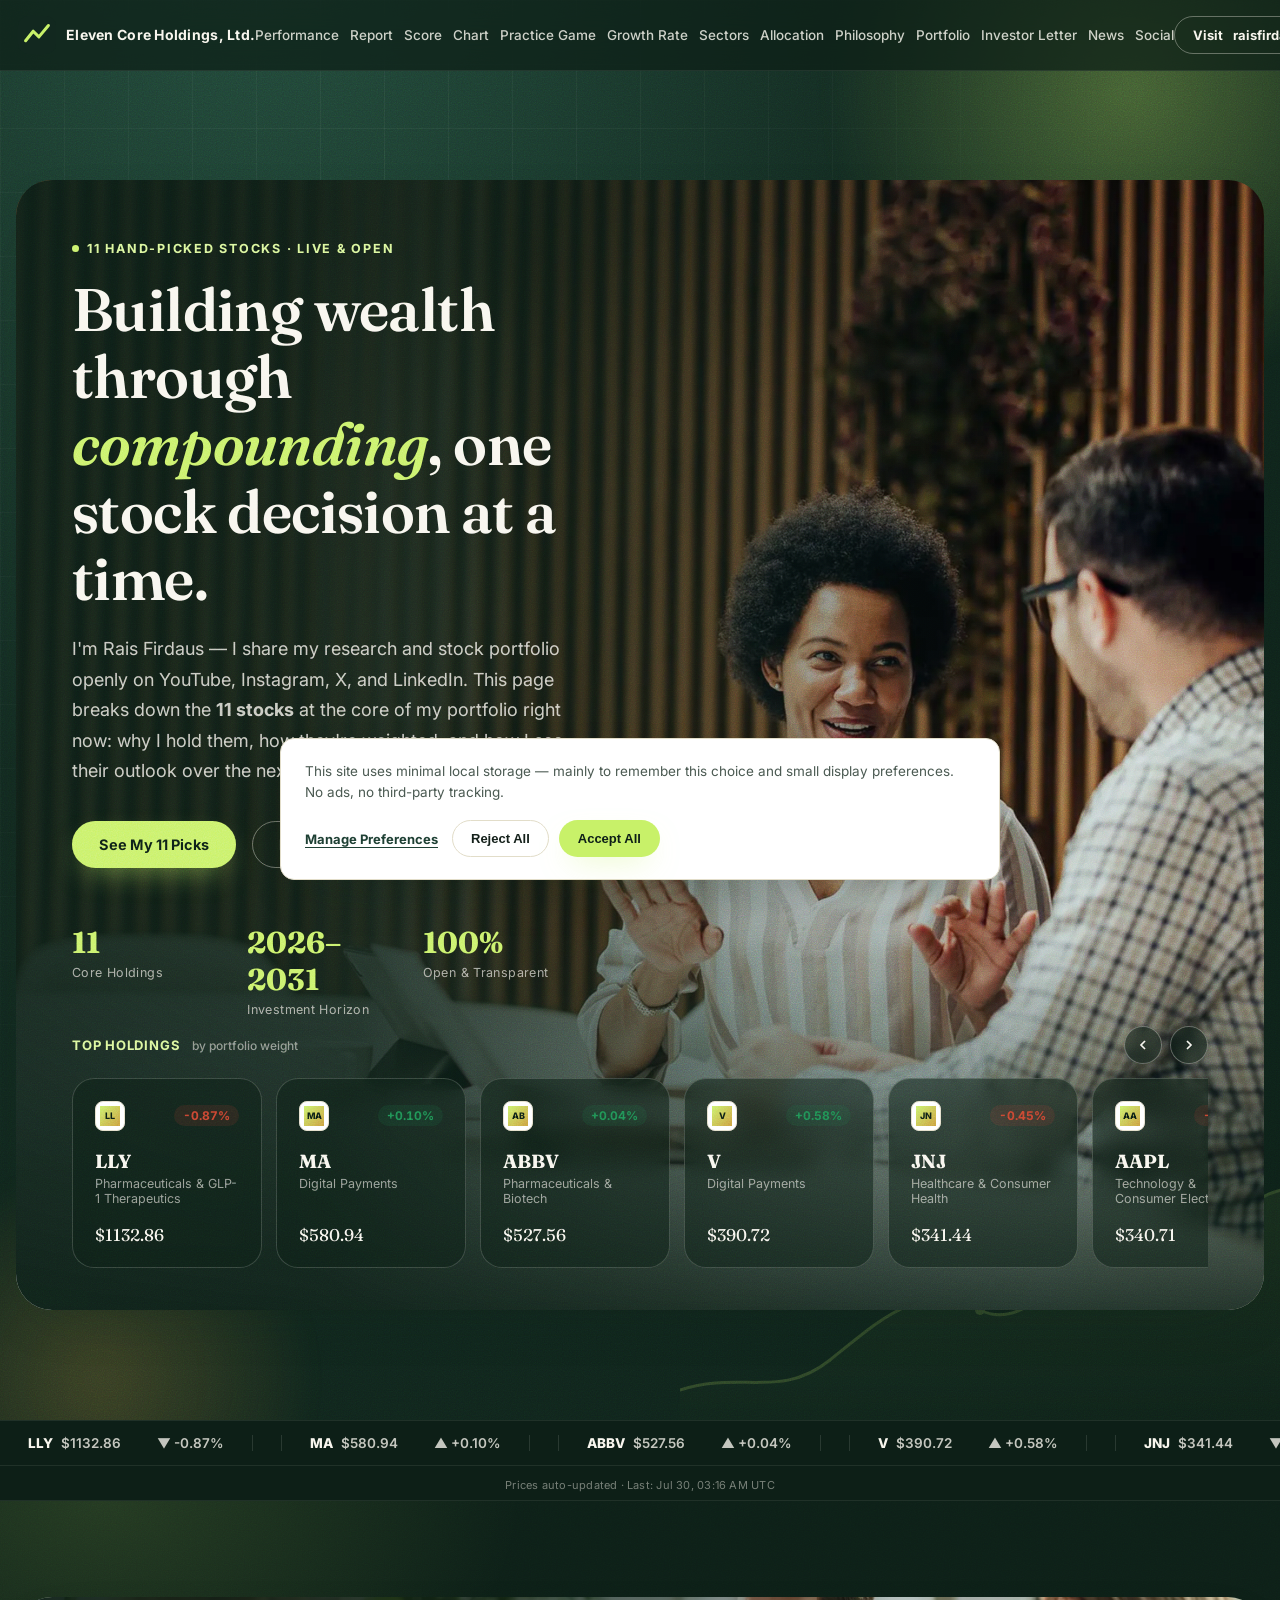
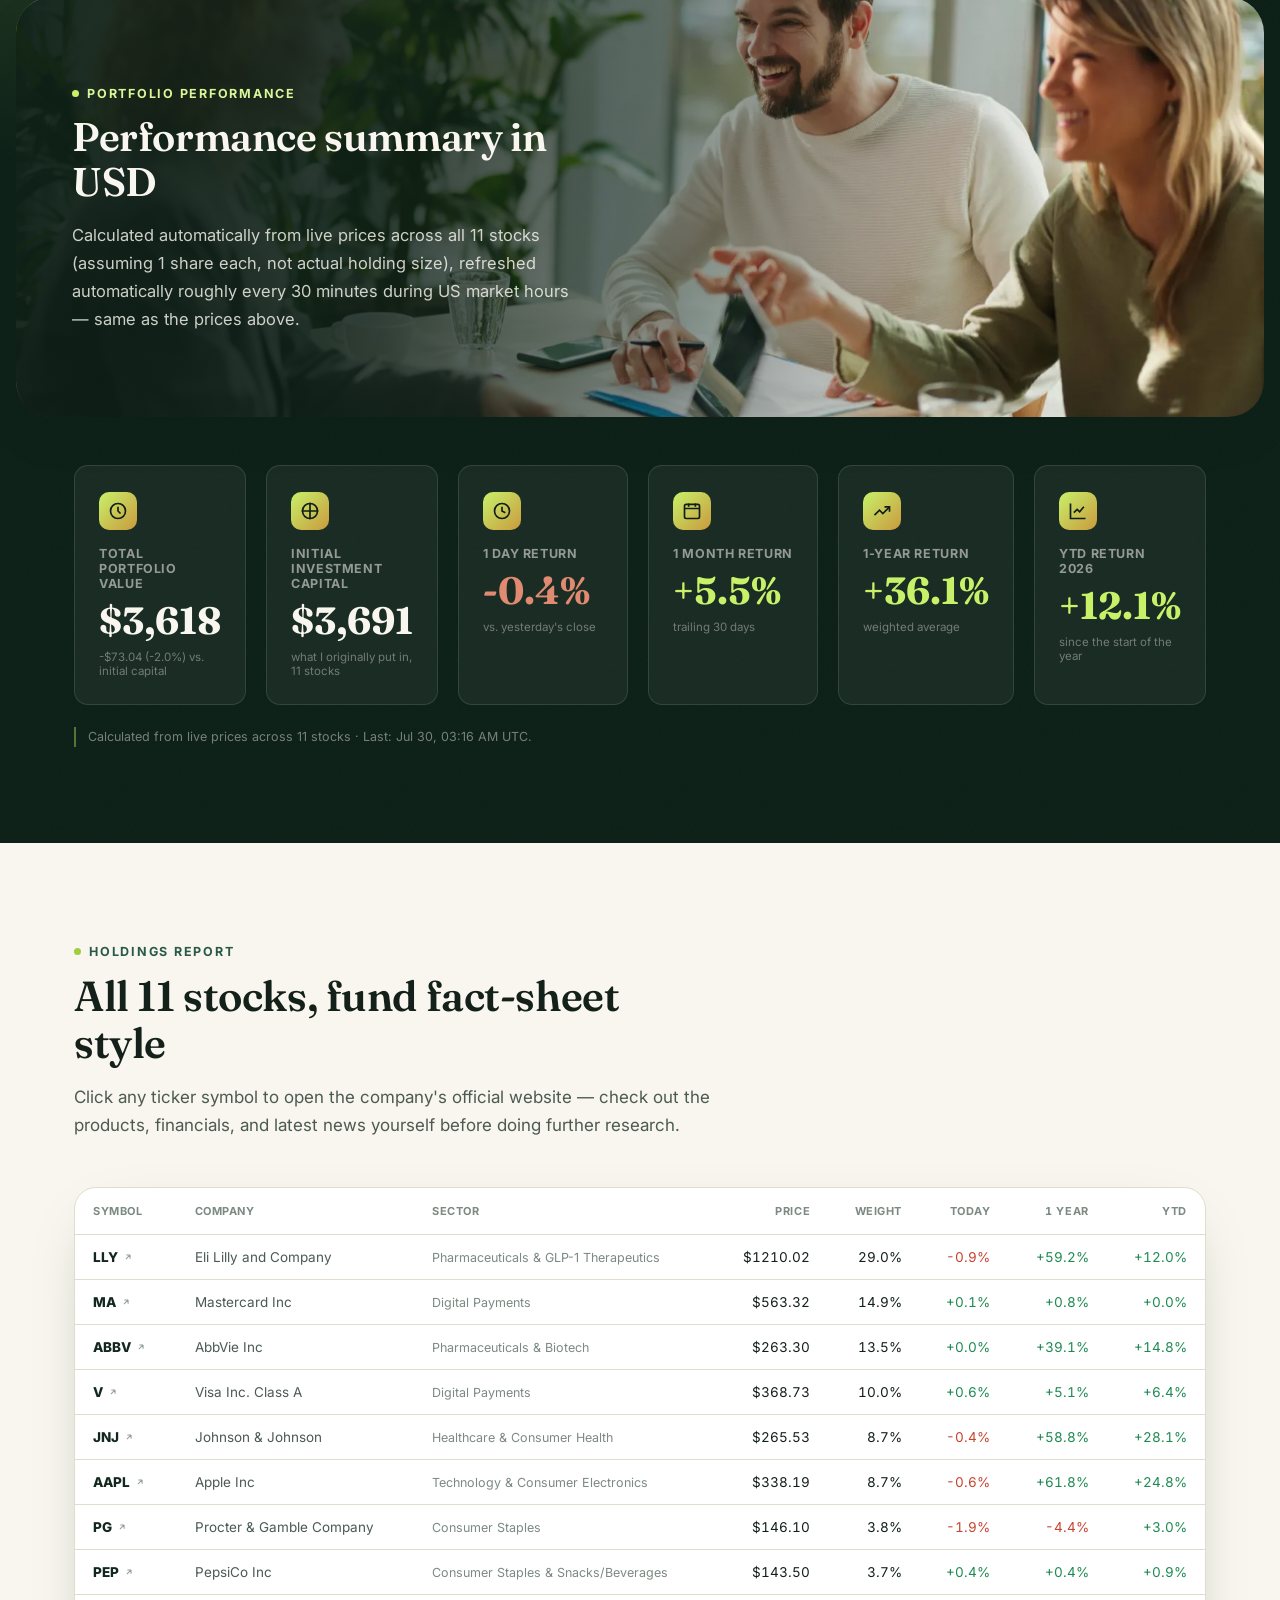
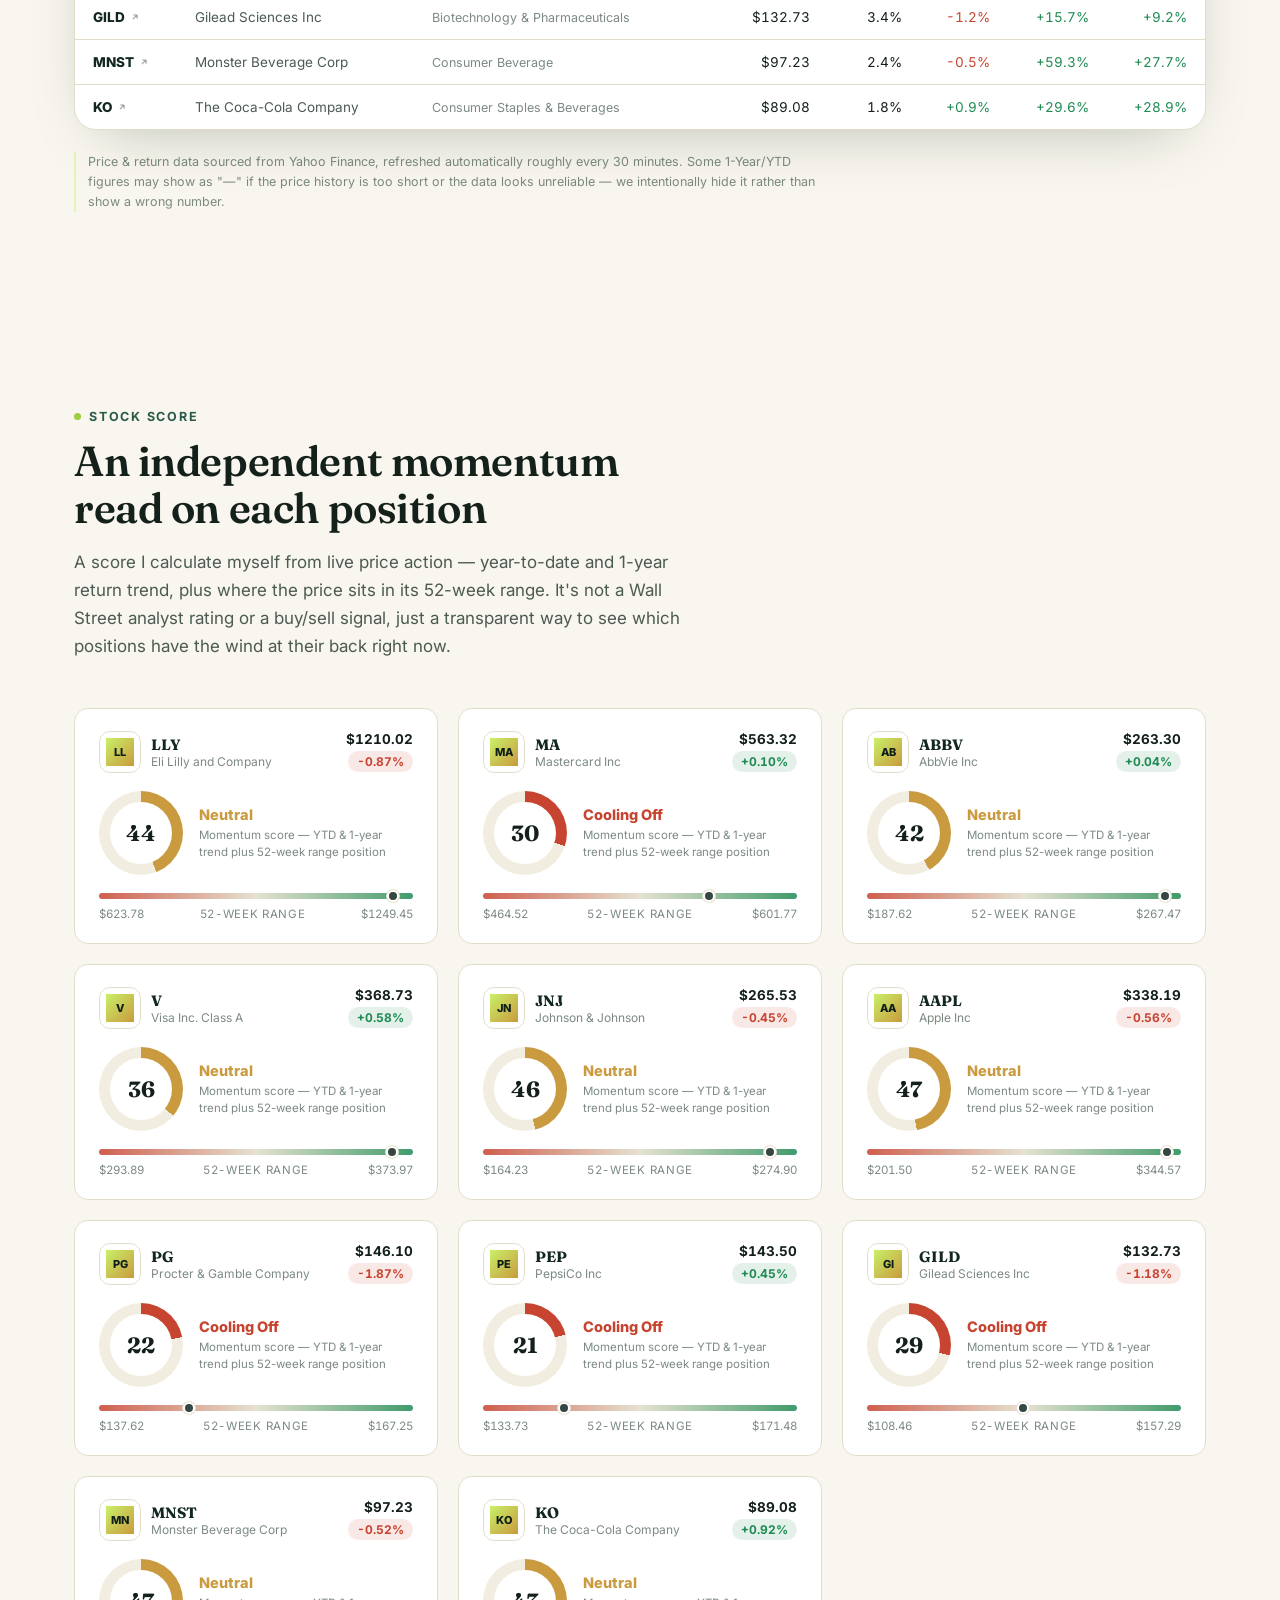
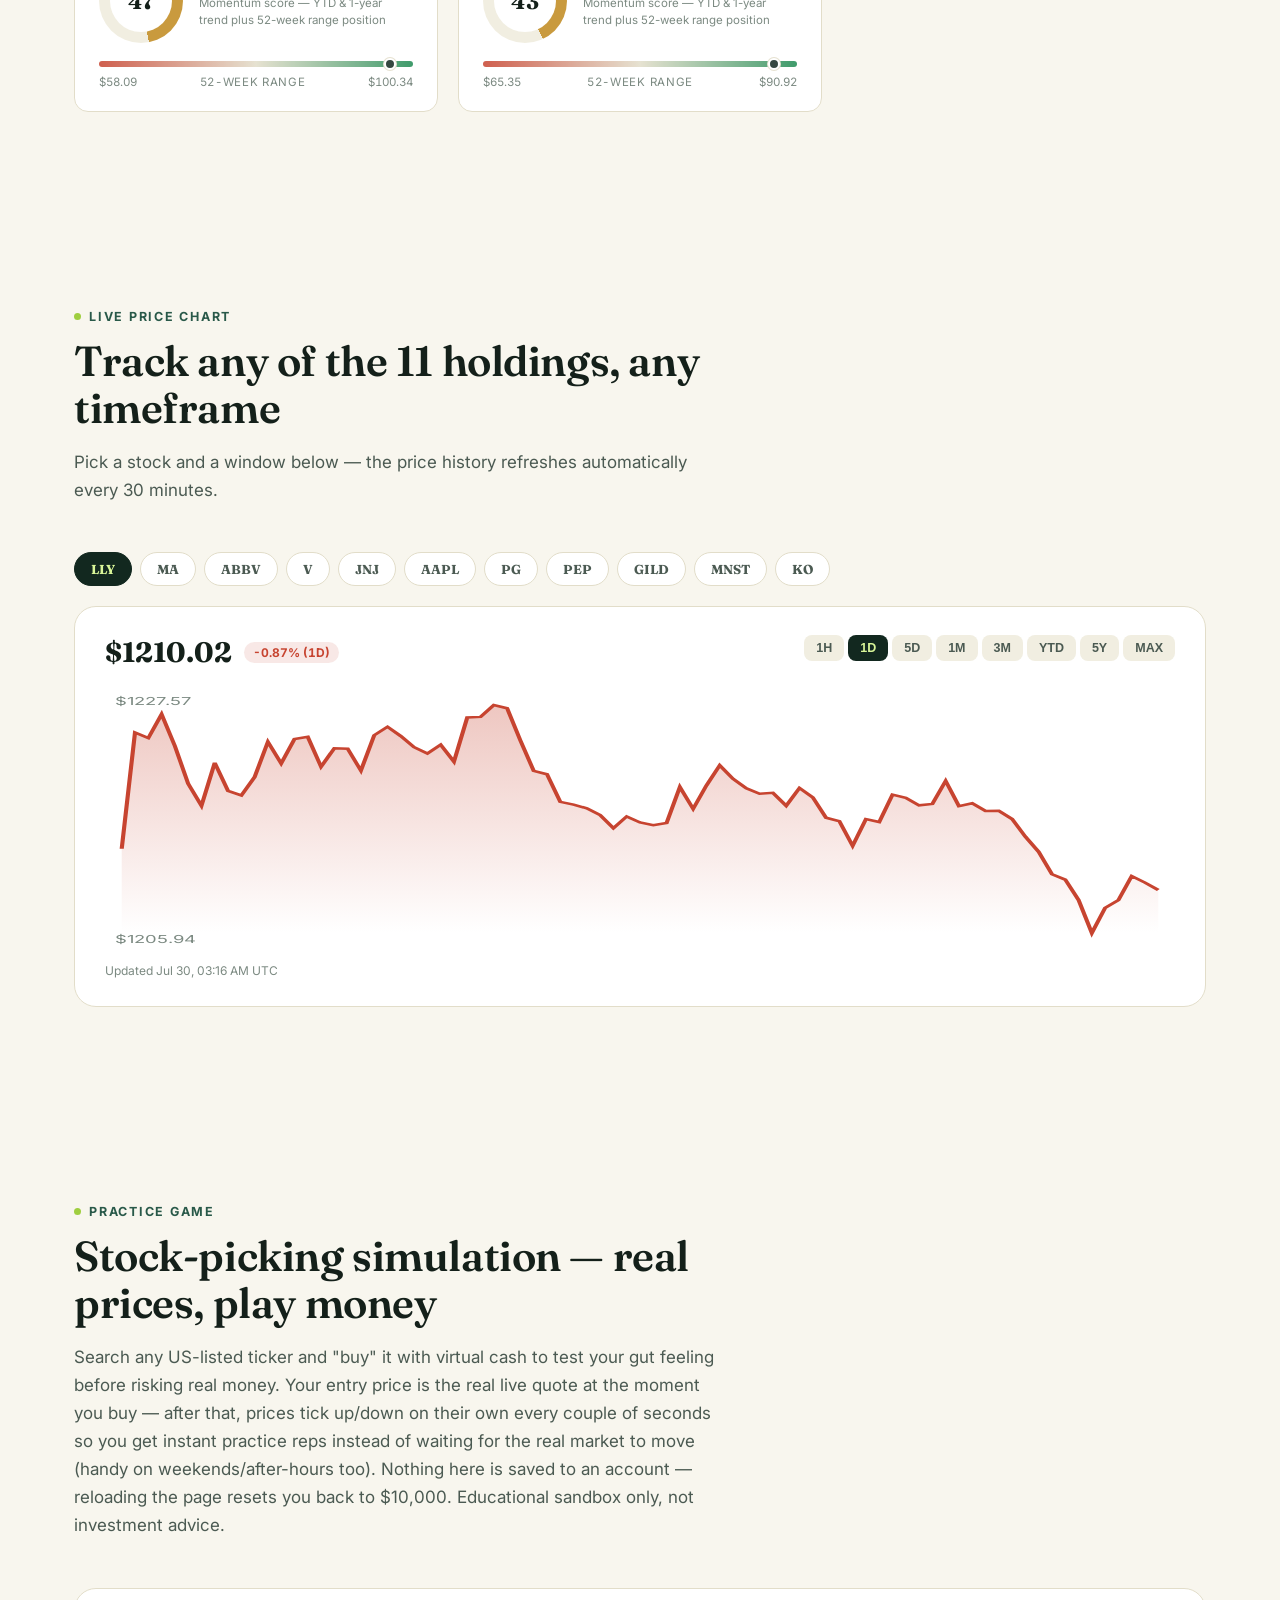
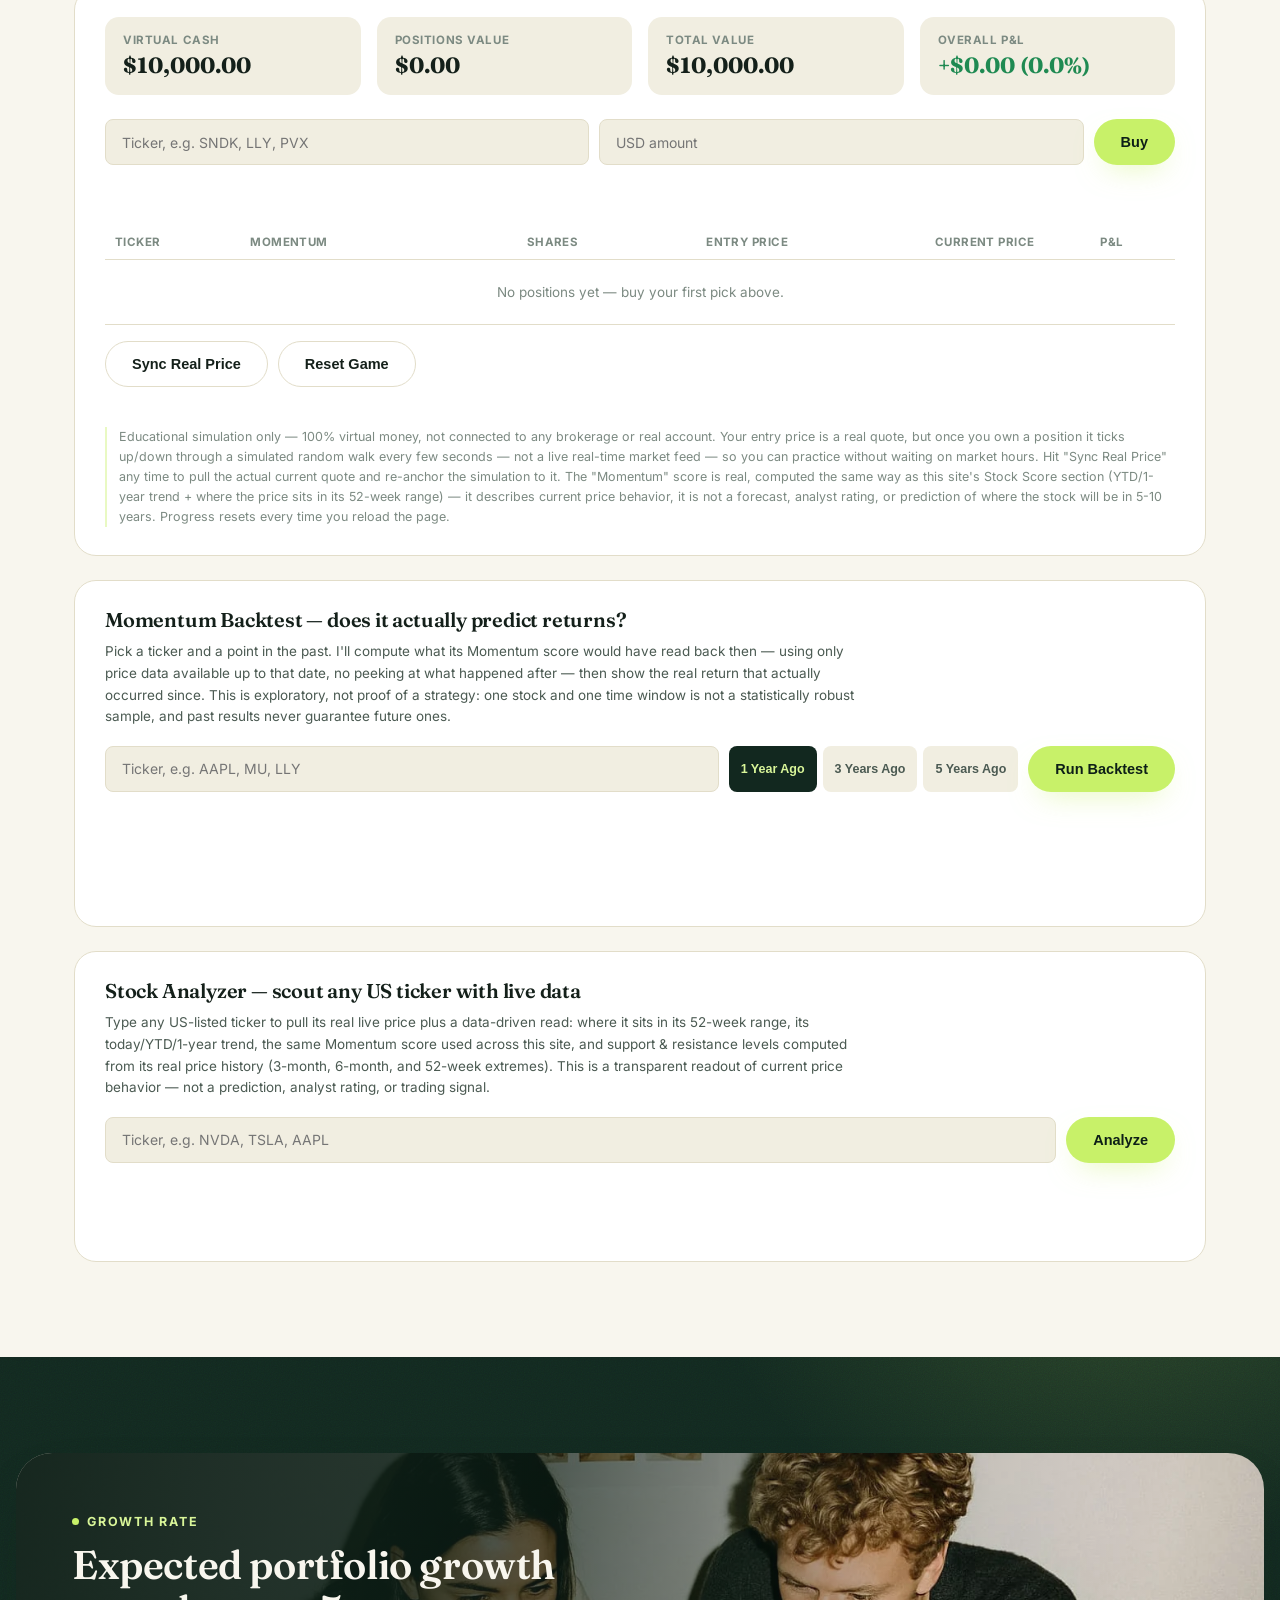
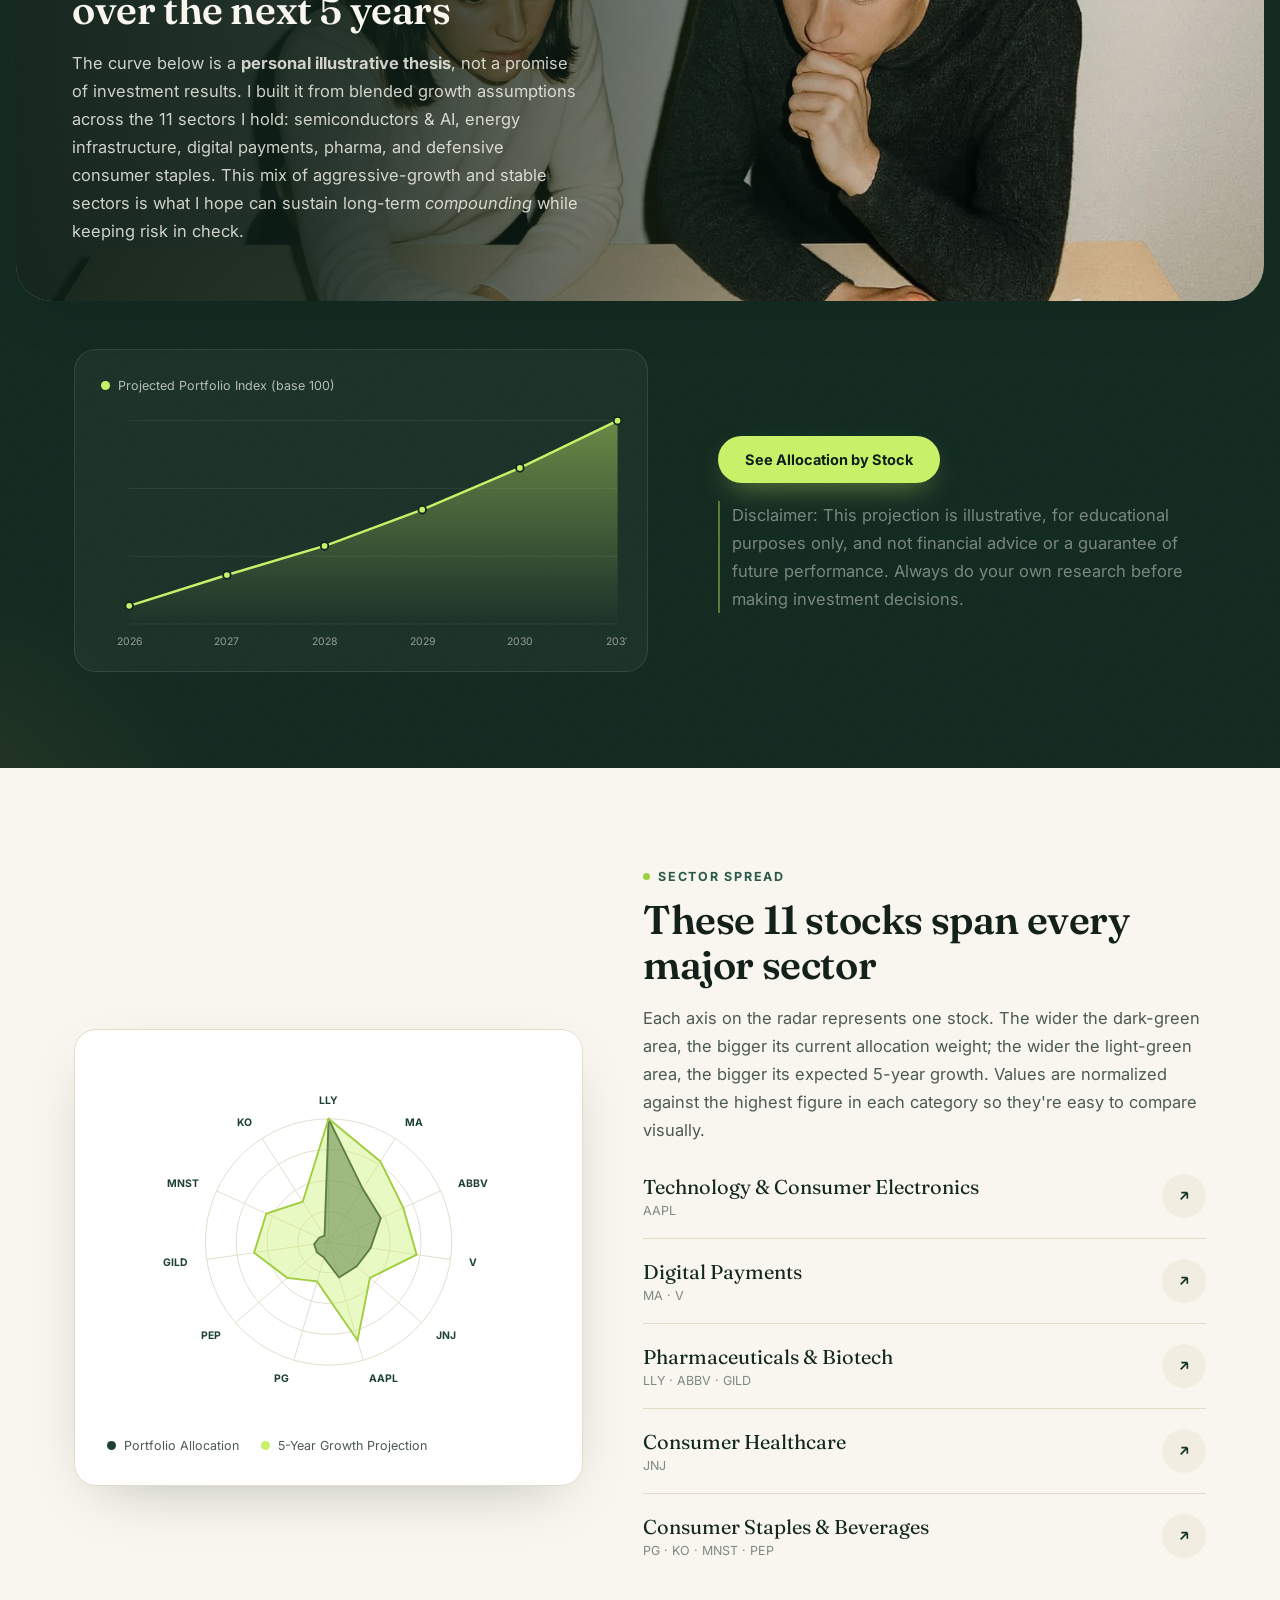
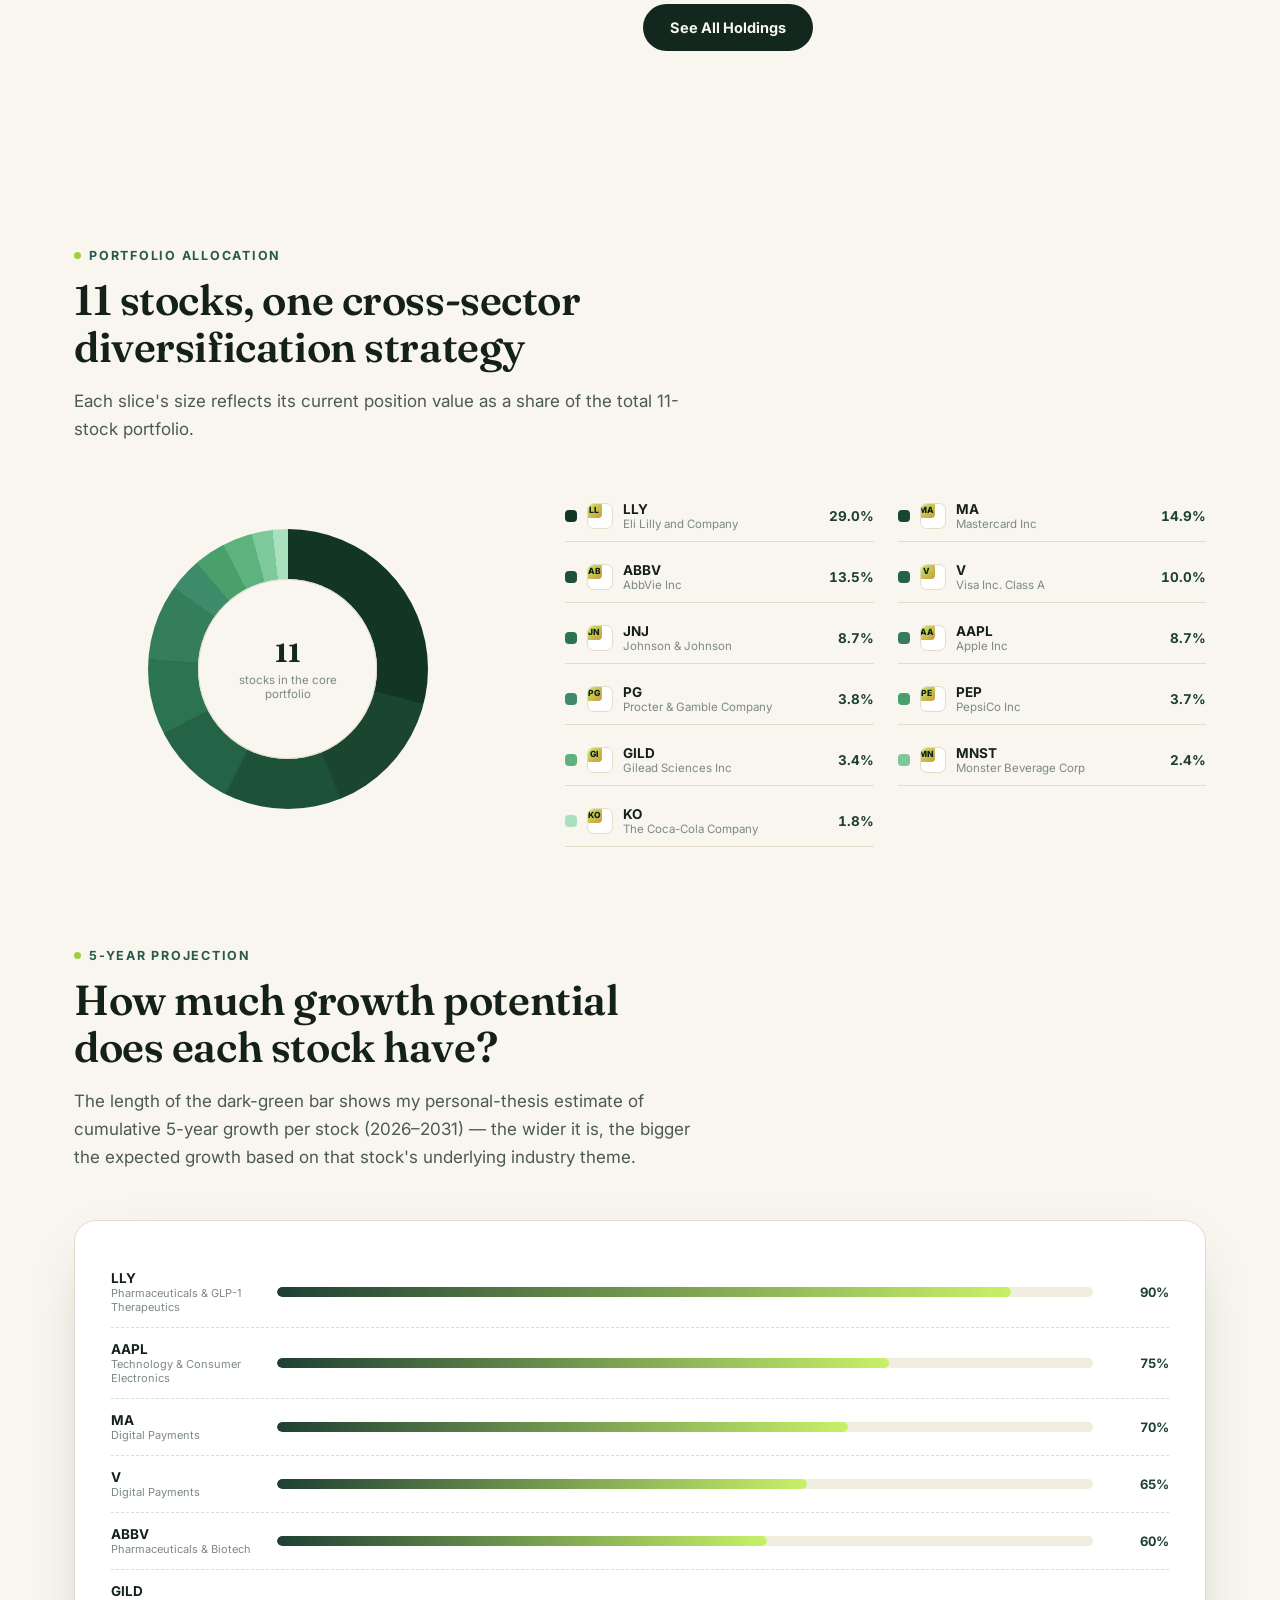
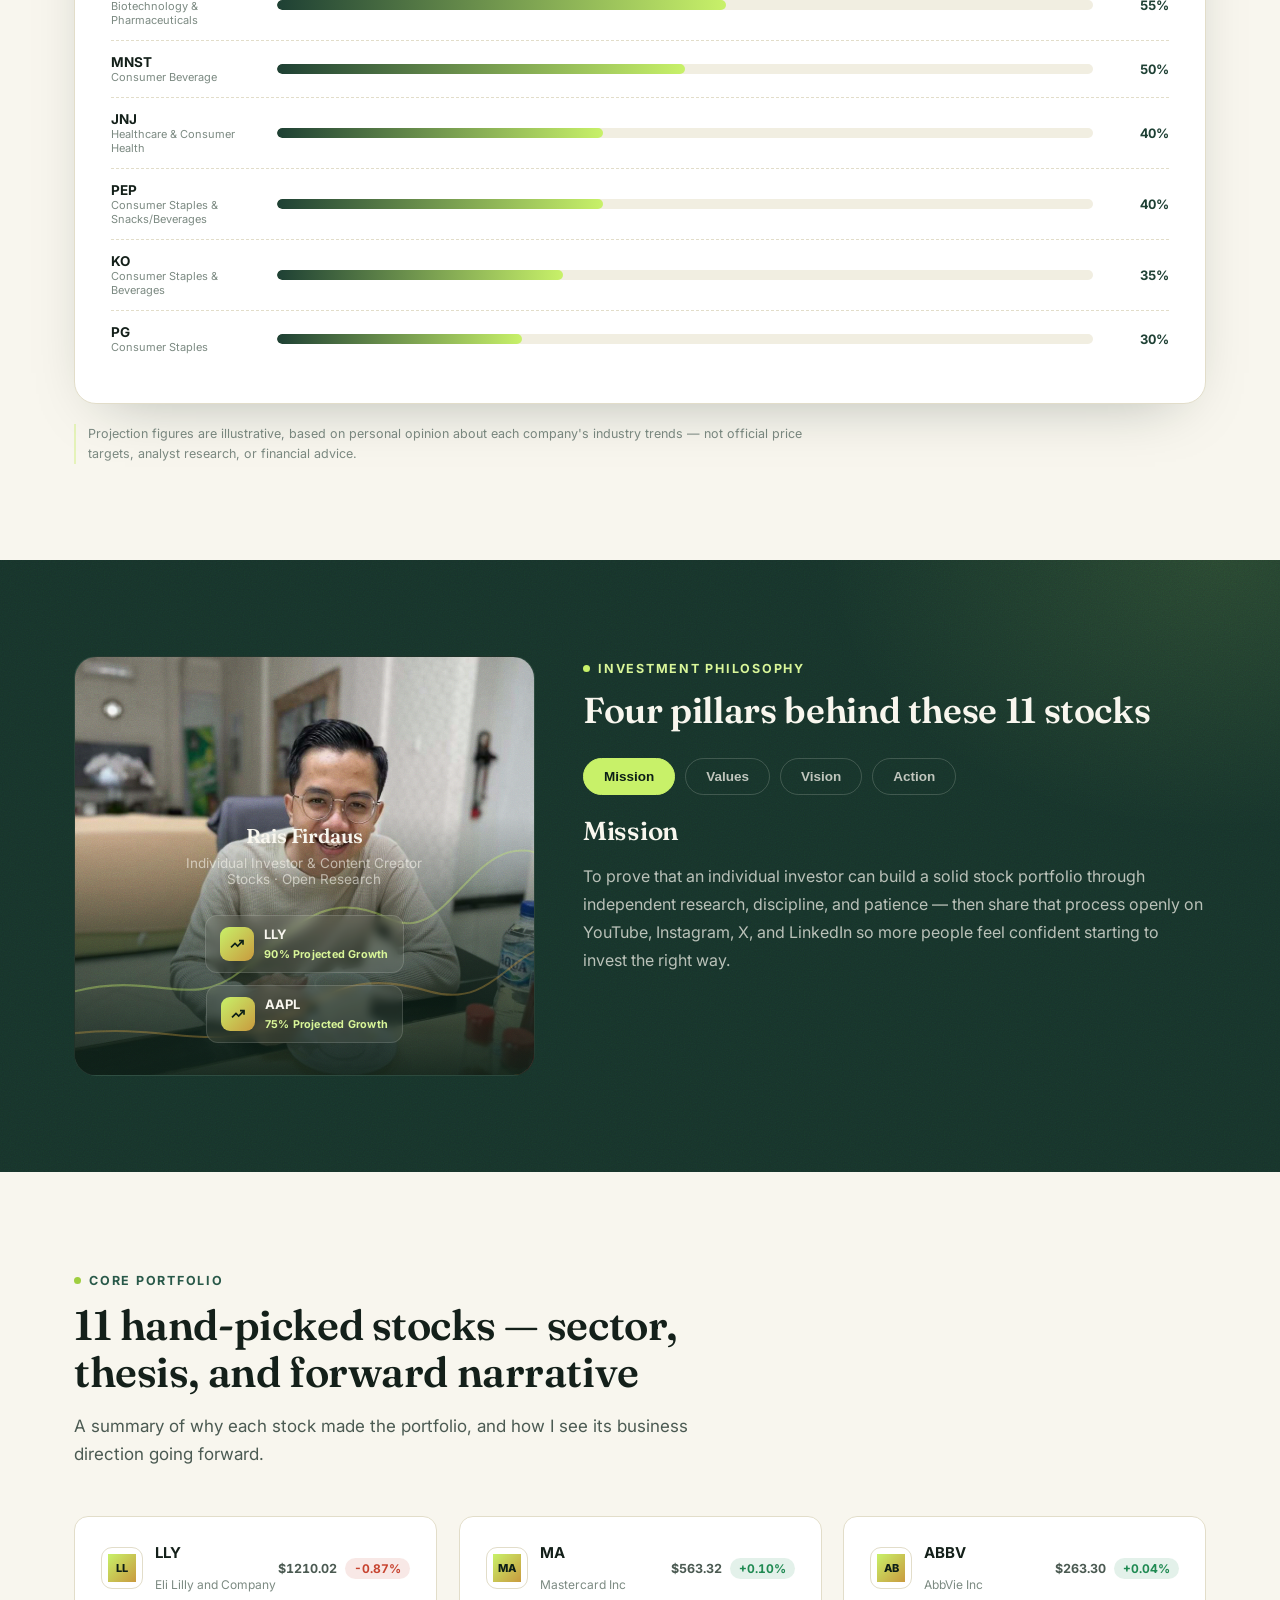
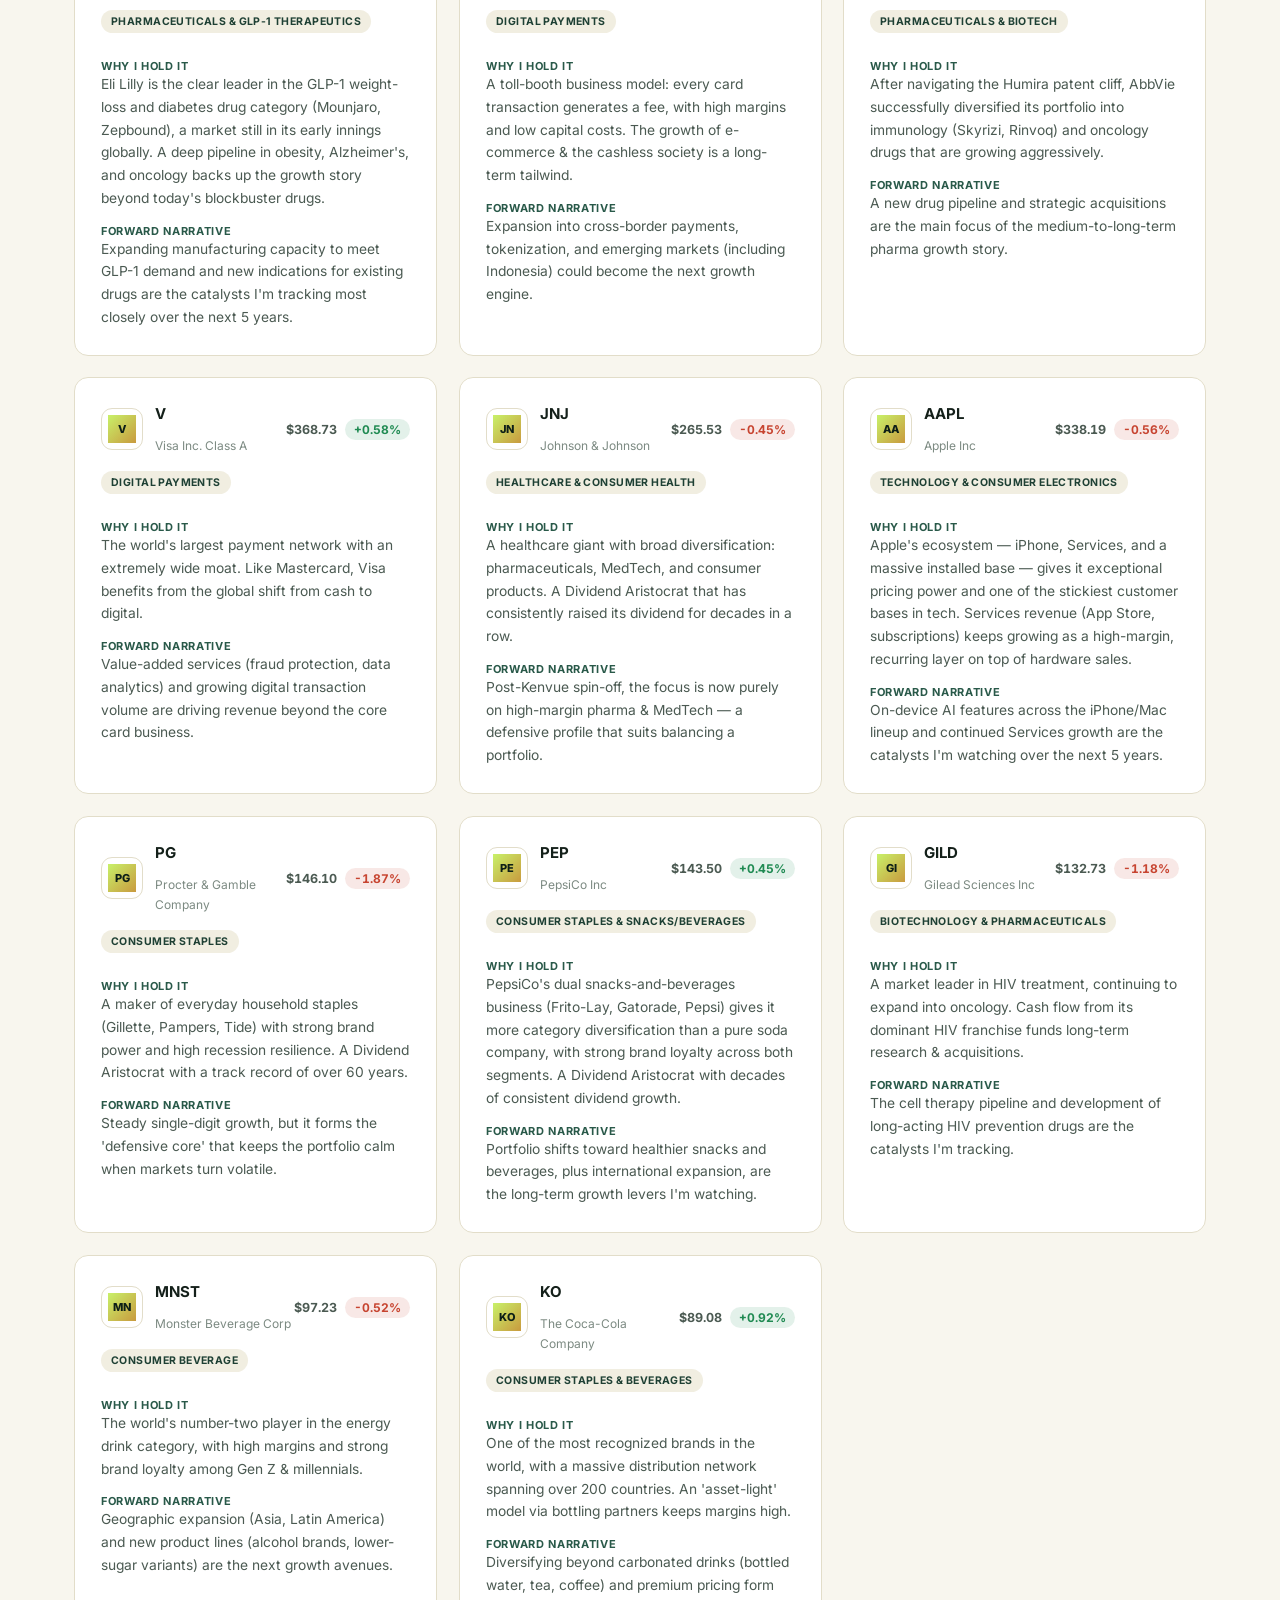
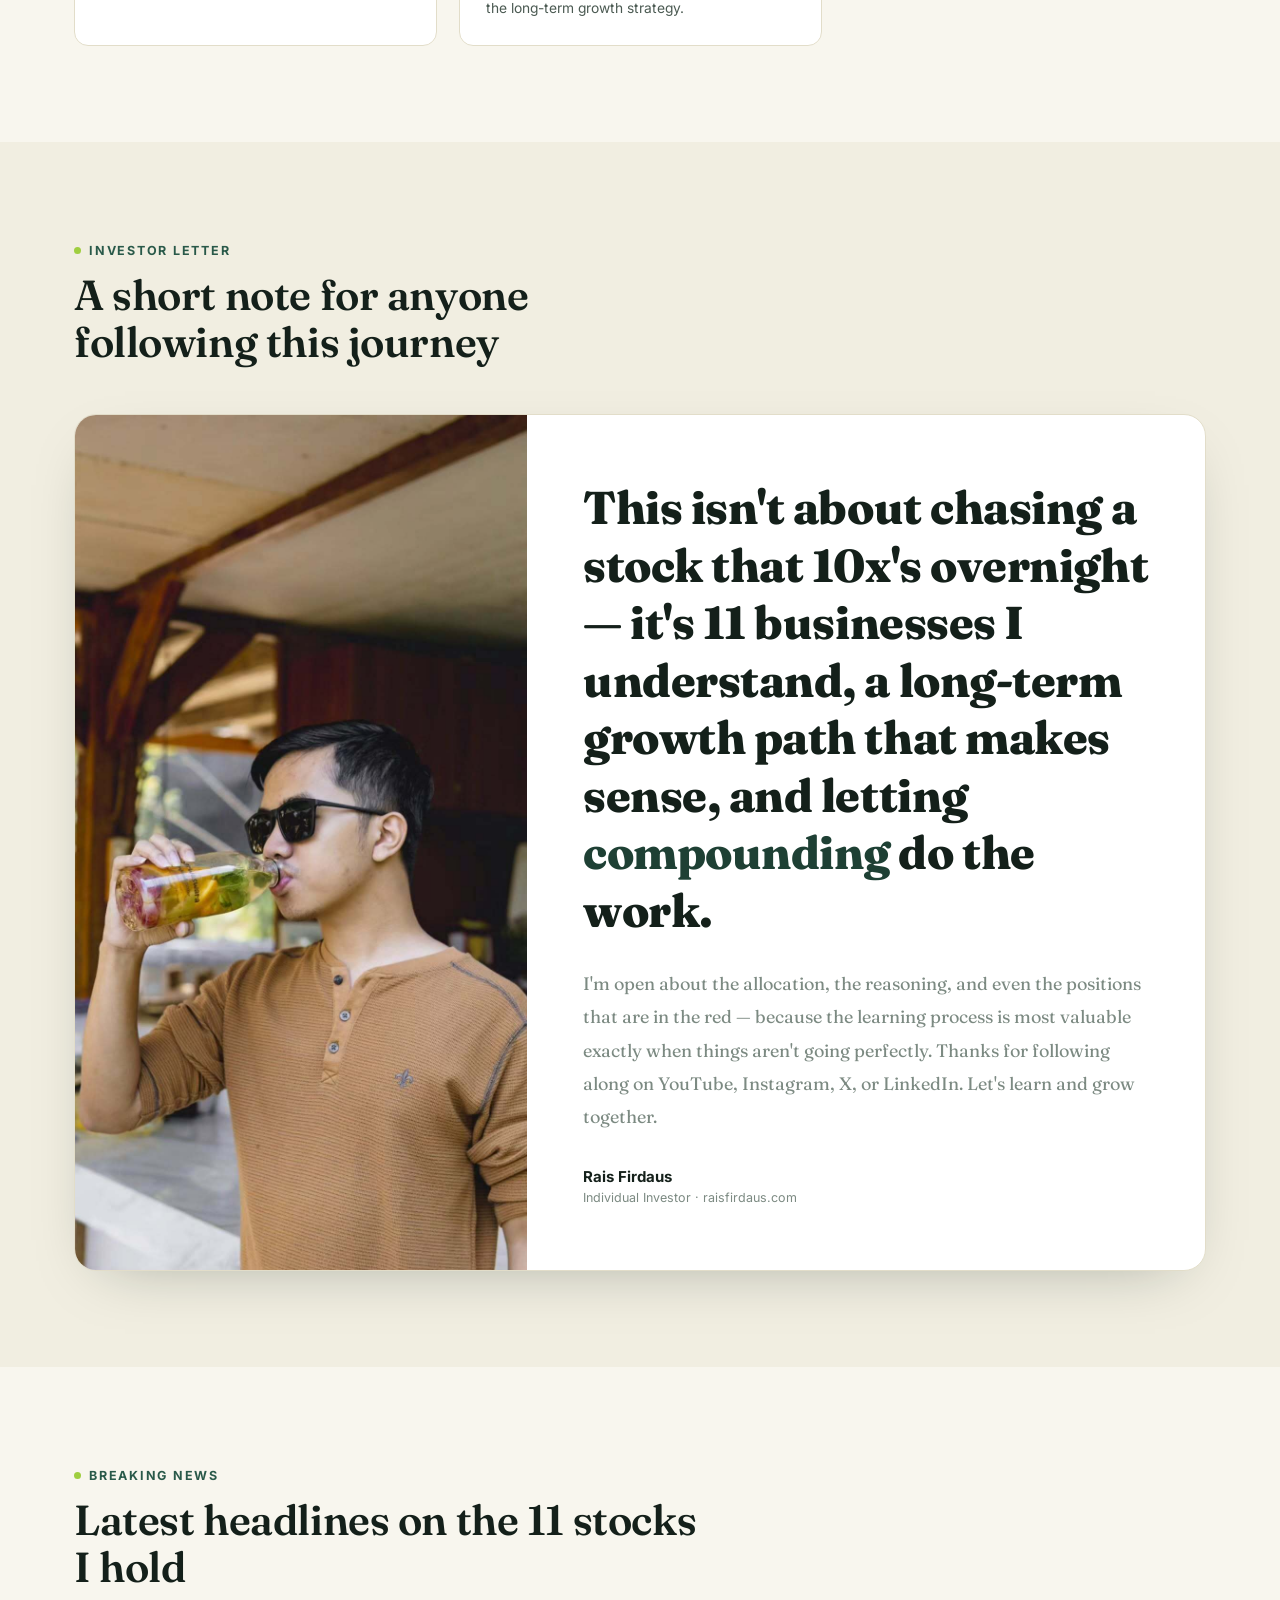
==== commit fc22e03a: "Add Stock Analyzer: live technical read + support/resistance for any US ticker Adds a new panel in t" ====
--- a/index.html
+++ b/index.html
@@ -9,7 +9,7 @@
 <link rel="preconnect" href="https://fonts.googleapis.com" />
 <link rel="preconnect" href="https://fonts.gstatic.com" crossorigin />
 <link href="https://fonts.googleapis.com/css2?family=Fraunces:opsz,wght@9..144,500;9..144,600;9..144,700&family=Inter:wght@400;500;600;700;800&display=swap" rel="stylesheet" />
-<link rel="stylesheet" href="css/style.css?v=28" />
+<link rel="stylesheet" href="css/style.css?v=29" />
 </head>
 <body>
 
@@ -400,6 +400,68 @@
         </div>
       </div>
     </div>
+
+    <div class="game-backtest-panel game-panel reveal">
+      <h3 class="game-backtest-title">Stock Analyzer — scout any US ticker with live data</h3>
+      <p class="game-backtest-intro">
+        Type any US-listed ticker to pull its real live price plus a data-driven read: where it sits in its 52-week
+        range, its today/YTD/1-year trend, the same Momentum score used across this site, and support &amp;
+        resistance levels computed from its real price history (3-month, 6-month, and 52-week extremes). This is a
+        transparent readout of current price behavior — not a prediction, analyst rating, or trading signal.
+      </p>
+      <form class="game-buy-form" id="analyzer-form">
+        <input type="text" id="analyzer-ticker" class="game-input" placeholder="Ticker, e.g. NVDA, TSLA, AAPL" maxlength="10" autocomplete="off" />
+        <button type="submit" class="btn btn-primary" id="analyzer-btn">Analyze</button>
+      </form>
+      <p class="game-quote-preview" id="analyzer-preview"></p>
+      <p class="game-feedback" id="analyzer-feedback"></p>
+
+      <div class="analyzer-result" id="analyzer-result" hidden>
+        <div class="analyzer-header">
+          <div class="analyzer-id">
+            <strong id="analyzer-ticker-out">—</strong>
+            <span id="analyzer-name-out"></span>
+          </div>
+          <div class="analyzer-price">
+            <strong id="analyzer-price-out">—</strong>
+            <span class="chip" id="analyzer-change-out"></span>
+          </div>
+        </div>
+
+        <div class="score-gauge-row">
+          <div class="score-gauge" id="analyzer-gauge">
+            <div class="score-gauge-inner"><strong id="analyzer-score-out">—</strong></div>
+          </div>
+          <div class="score-gauge-info">
+            <span class="score-gauge-label" id="analyzer-label-out">—</span>
+            <span class="score-gauge-note">Momentum score — YTD &amp; 1-year trend plus 52-week range position</span>
+          </div>
+        </div>
+        <div class="score-range" id="analyzer-range-wrap" hidden>
+          <div class="score-range-track">
+            <div class="score-range-marker" id="analyzer-range-marker" style="left:0%"></div>
+          </div>
+          <div class="score-range-labels">
+            <span id="analyzer-range-low">—</span>
+            <span>52-Week Range</span>
+            <span id="analyzer-range-high">—</span>
+          </div>
+        </div>
+
+        <div class="analyzer-grid">
+          <div class="analyzer-card">
+            <h4>Technical Read</h4>
+            <ul id="analyzer-bullets"></ul>
+          </div>
+          <div class="analyzer-card">
+            <h4>Support &amp; Resistance</h4>
+            <div class="analyzer-sr" id="analyzer-resistance"></div>
+            <p class="analyzer-sr-price" id="analyzer-sr-price"></p>
+            <div class="analyzer-sr" id="analyzer-support"></div>
+          </div>
+        </div>
+      </div>
+    </div>
   </div>
 </section>
 
@@ -789,6 +851,6 @@
   </div>
 </div>
 
-<script src="js/main.js?v=27"></script>
+<script src="js/main.js?v=28"></script>
 </body>
 </html>
--- a/css/style.css
+++ b/css/style.css
@@ -1376,8 +1376,151 @@
   margin-top: 4px;
 }
 
+.analyzer-result[hidden] {
+  display: none;
+}
+
+.analyzer-header {
+  display: flex;
+  align-items: flex-start;
+  justify-content: space-between;
+  gap: 16px;
+  flex-wrap: wrap;
+  margin-bottom: 18px;
+}
+
+.analyzer-id {
+  display: flex;
+  flex-direction: column;
+  gap: 2px;
+}
+
+.analyzer-id strong {
+  font-family: var(--font-display);
+  font-size: 22px;
+  color: var(--ink-900);
+}
+
+.analyzer-id span {
+  font-size: 13px;
+  color: var(--ink-400);
+}
+
+.analyzer-price {
+  display: flex;
+  flex-direction: column;
+  align-items: flex-end;
+  gap: 6px;
+}
+
+.analyzer-price strong {
+  font-family: var(--font-display);
+  font-size: 22px;
+  color: var(--ink-900);
+  font-variant-numeric: tabular-nums;
+}
+
+.analyzer-result .score-gauge-row {
+  margin-top: 18px;
+}
+
+.analyzer-result .score-range {
+  margin-top: 18px;
+}
+
+.analyzer-grid {
+  display: grid;
+  grid-template-columns: repeat(2, 1fr);
+  gap: 18px;
+  margin-top: 22px;
+}
+
+.analyzer-card {
+  background: var(--cream-100);
+  border-radius: var(--radius-md);
+  padding: 18px 20px;
+}
+
+.analyzer-card h4 {
+  font-family: var(--font-display);
+  font-size: 15px;
+  color: var(--ink-900);
+  margin: 0 0 12px;
+}
+
+.analyzer-card ul {
+  margin: 0;
+  padding-left: 18px;
+  display: flex;
+  flex-direction: column;
+  gap: 8px;
+}
+
+.analyzer-card li {
+  font-size: 13px;
+  line-height: 1.55;
+  color: var(--ink-600);
+}
+
+.analyzer-sr-price {
+  text-align: center;
+  font-size: 11.5px;
+  font-weight: 700;
+  text-transform: uppercase;
+  letter-spacing: 0.05em;
+  color: var(--ink-400);
+  margin: 10px 0;
+}
+
+.analyzer-sr h5 {
+  font-size: 11.5px;
+  font-weight: 700;
+  text-transform: uppercase;
+  letter-spacing: 0.05em;
+  color: var(--ink-400);
+  margin: 0 0 8px;
+}
+
+.analyzer-sr-row {
+  display: flex;
+  align-items: baseline;
+  justify-content: space-between;
+  gap: 8px;
+  font-size: 13px;
+  padding: 6px 0;
+  border-bottom: 1px dashed var(--line);
+}
+
+.analyzer-sr-row:last-child {
+  border-bottom: none;
+}
+
+.analyzer-sr-label {
+  color: var(--ink-400);
+  flex: 1 1 auto;
+}
+
+.analyzer-sr-value {
+  font-weight: 700;
+  color: var(--ink-900);
+  font-variant-numeric: tabular-nums;
+}
+
+.analyzer-sr-dist {
+  font-size: 11.5px;
+  color: var(--ink-400);
+  white-space: nowrap;
+}
+
+.analyzer-sr-empty {
+  font-size: 12.5px;
+  color: var(--ink-400);
+  margin: 0;
+}
+
 @media (max-width: 760px) {
   .game-stats { grid-template-columns: repeat(2, 1fr); }
+  .analyzer-grid { grid-template-columns: 1fr; }
 }
 
 /* ---------------- Growth Rate section (dark) ---------------- */
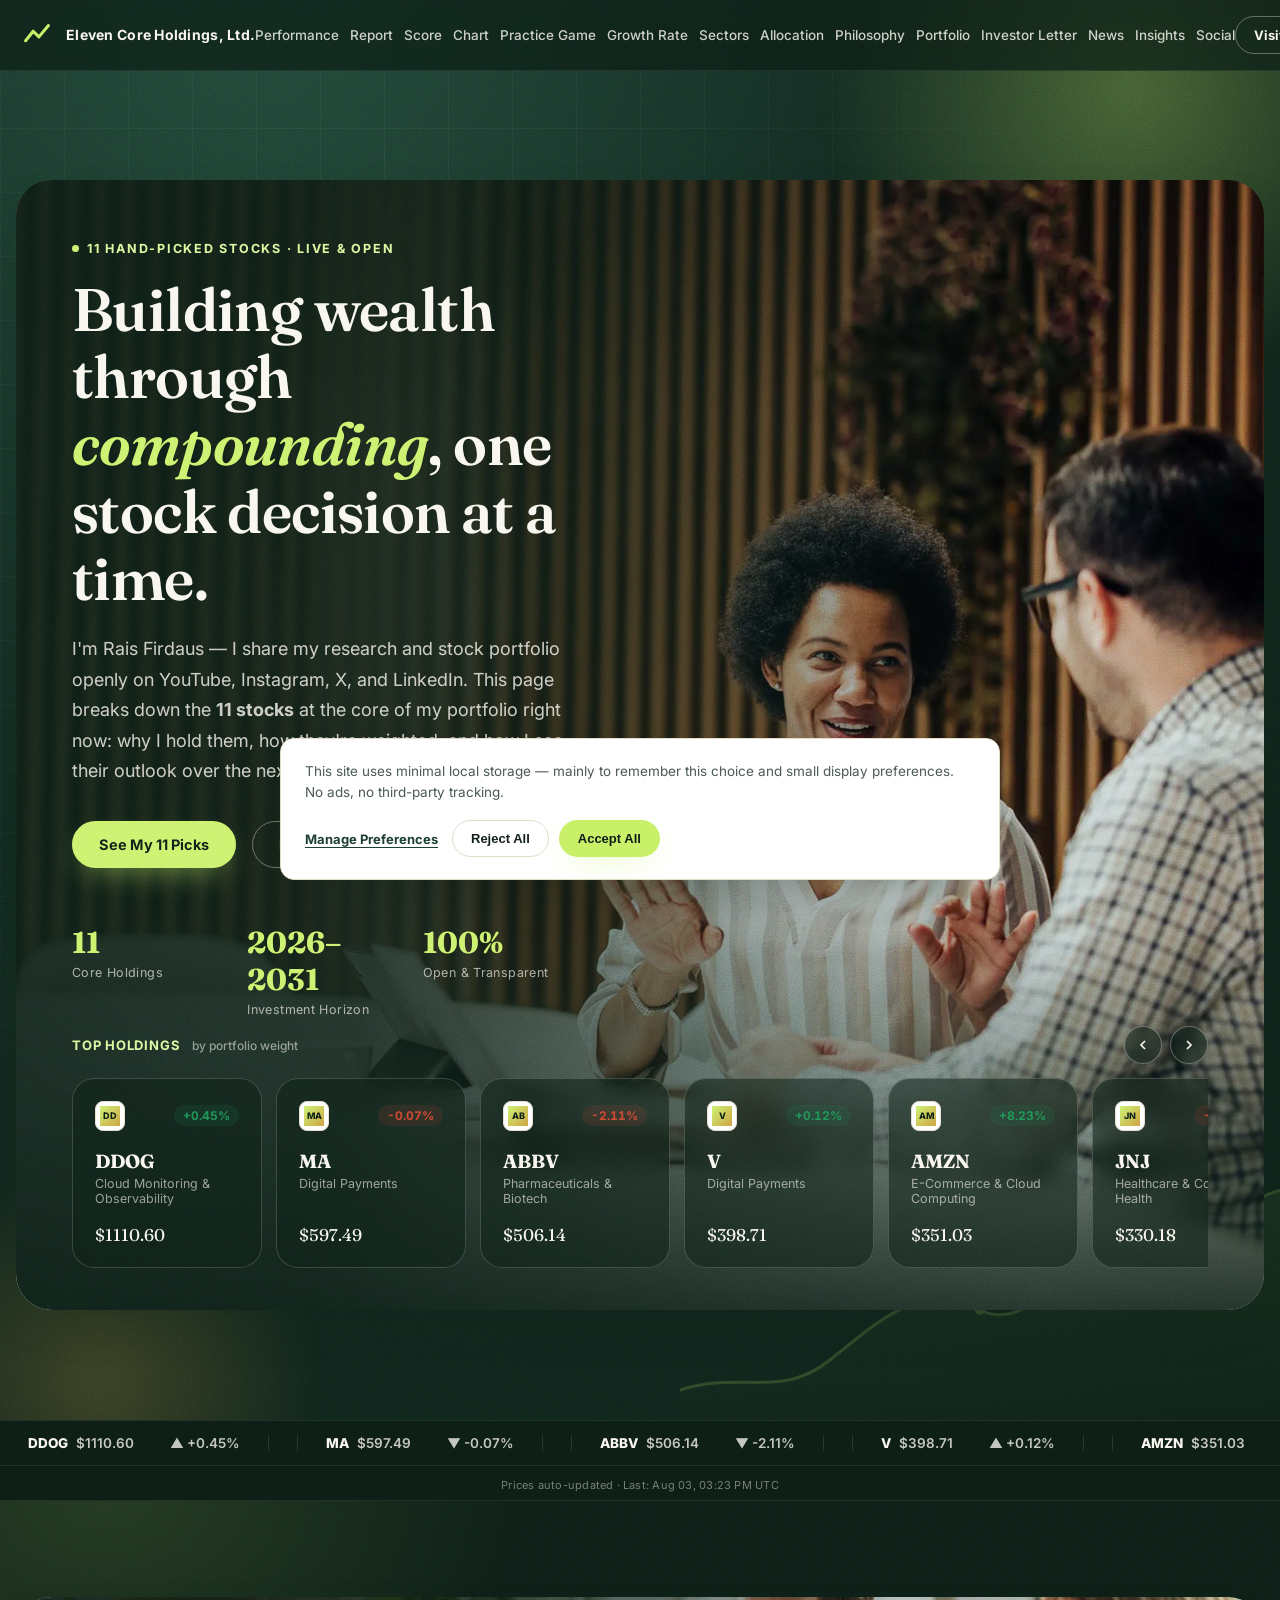
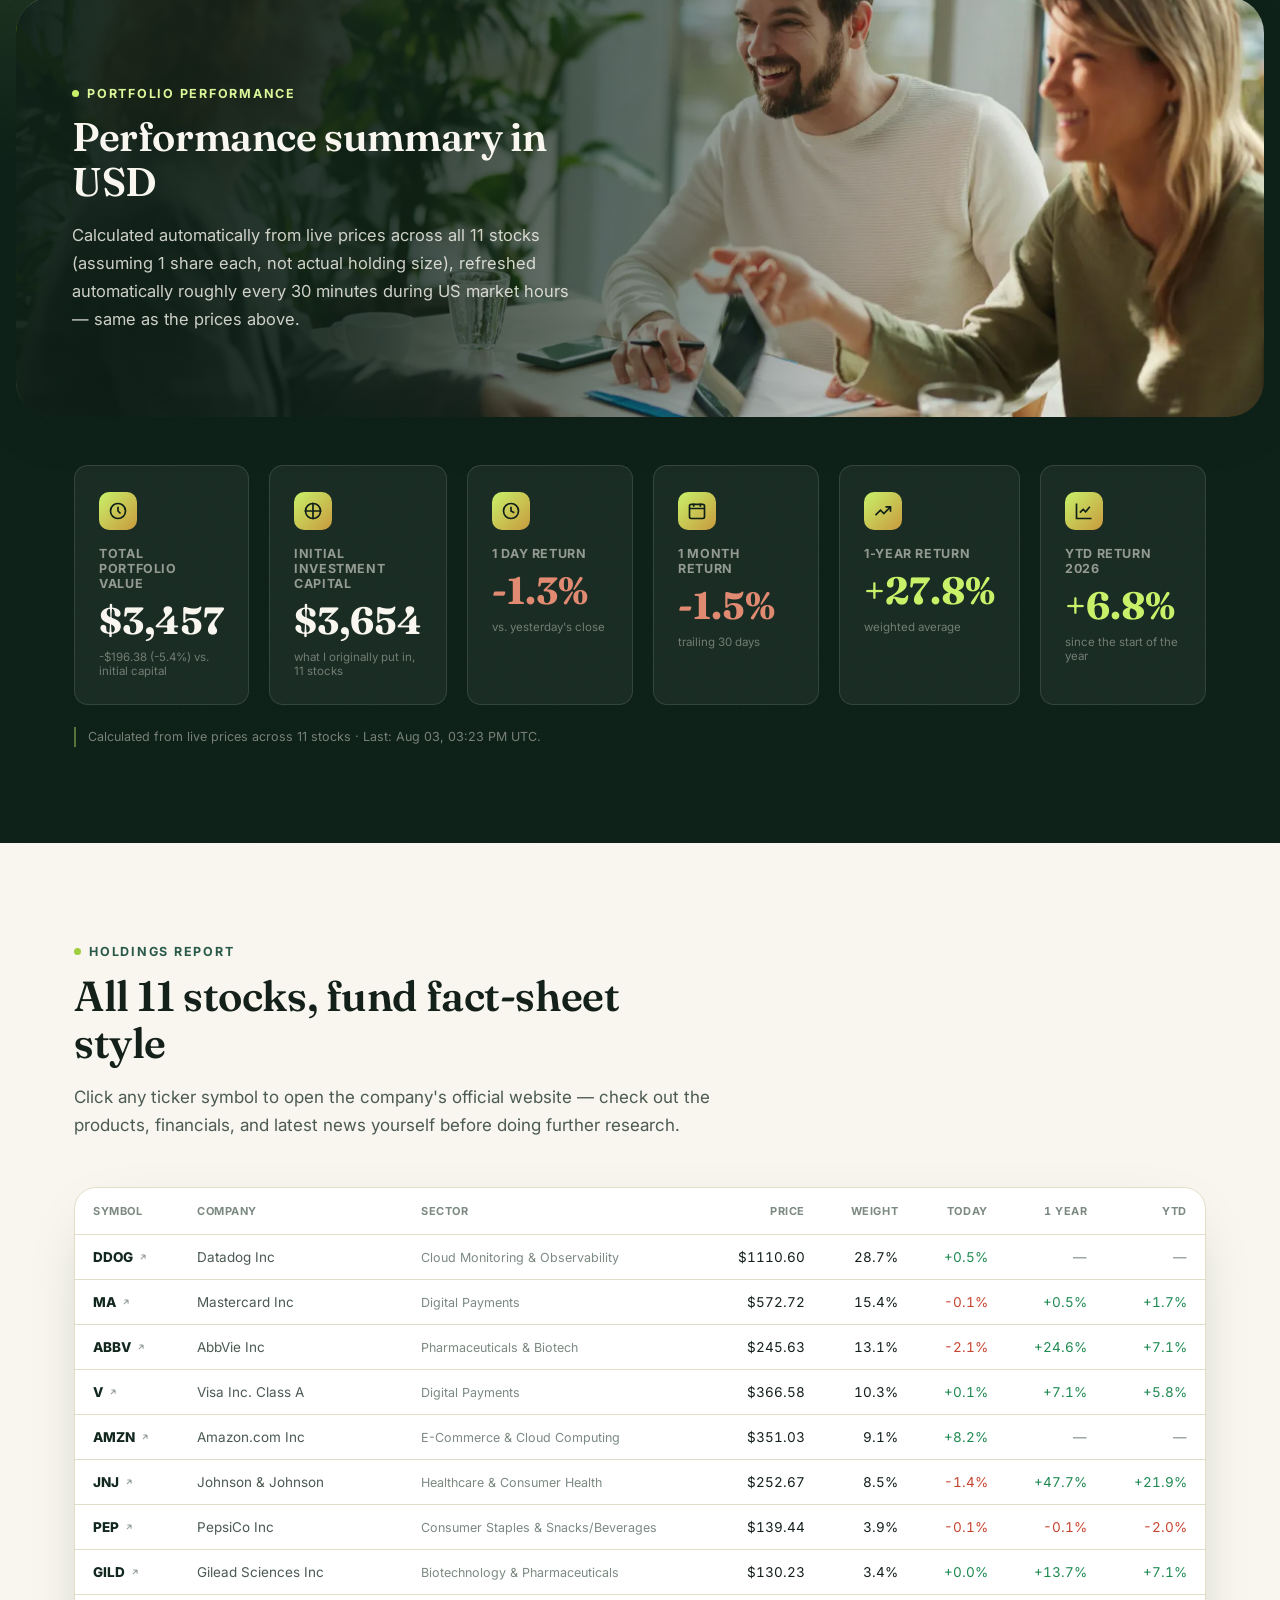
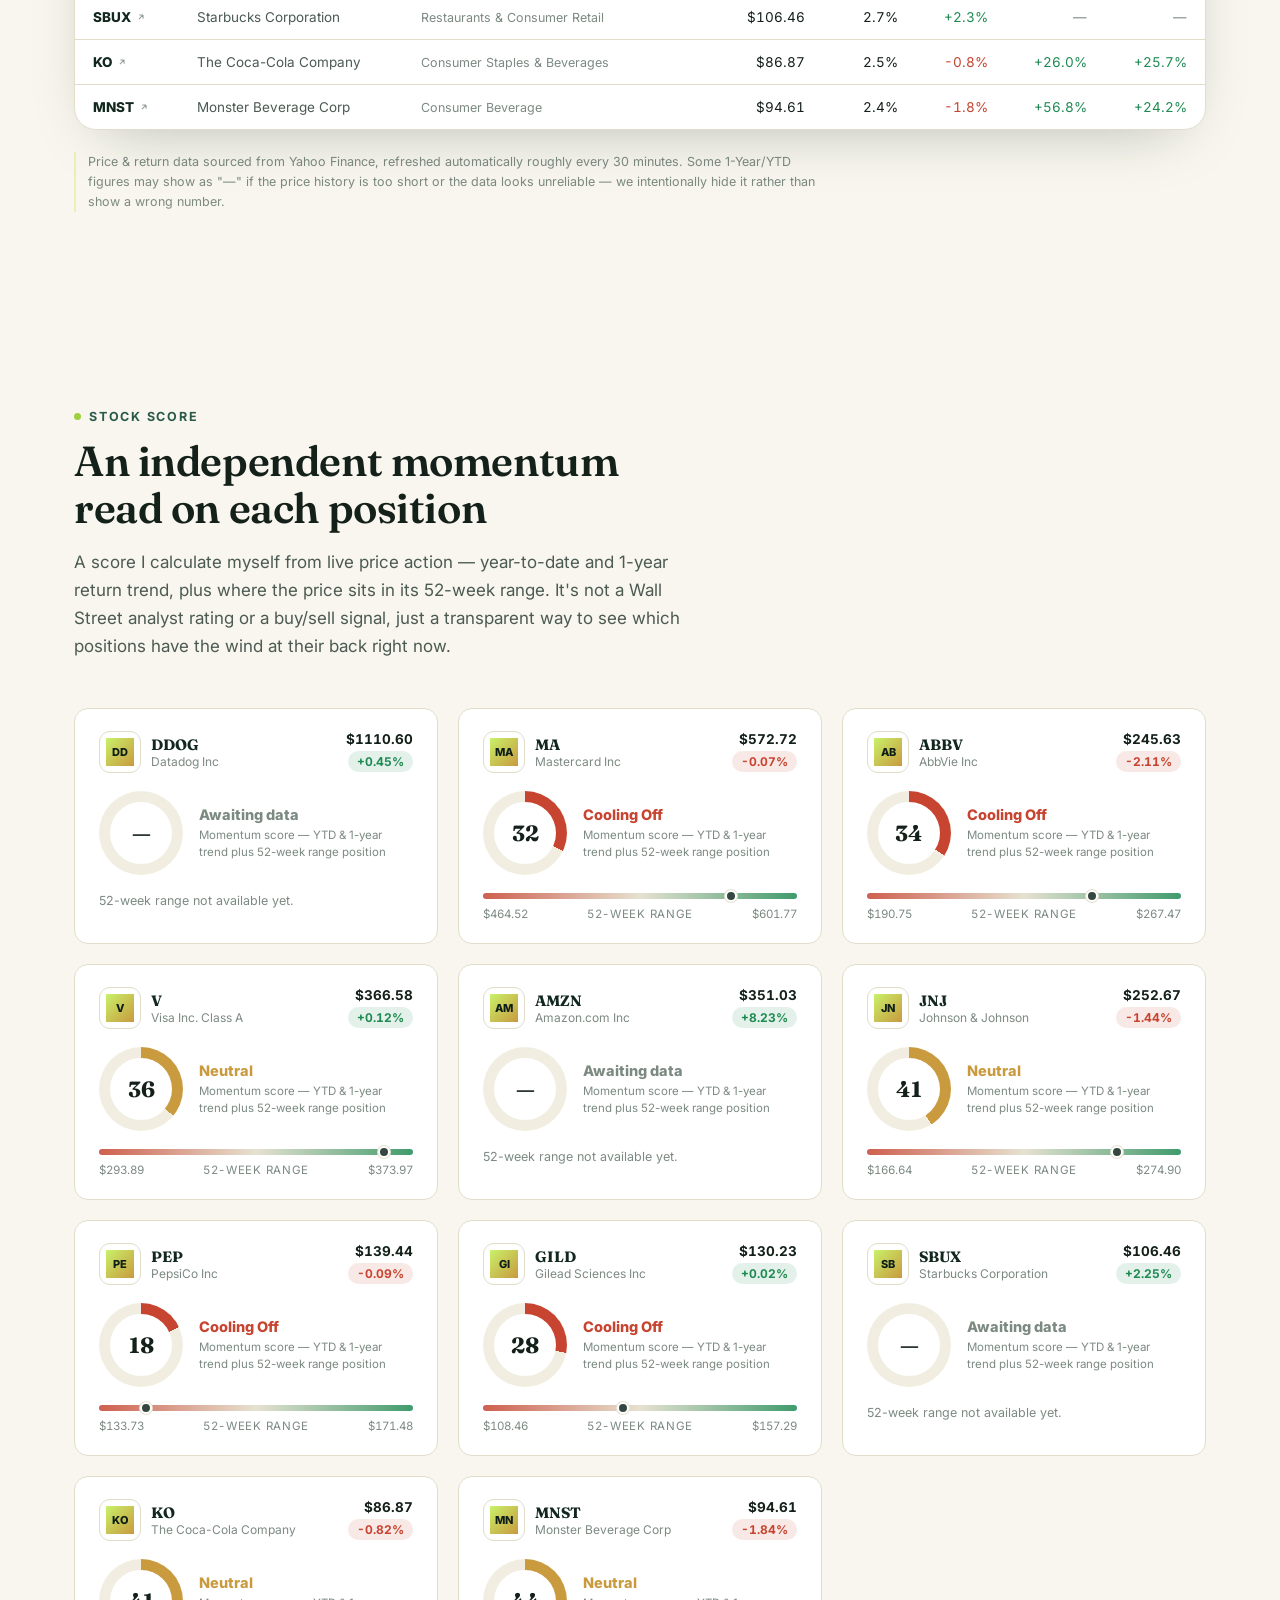
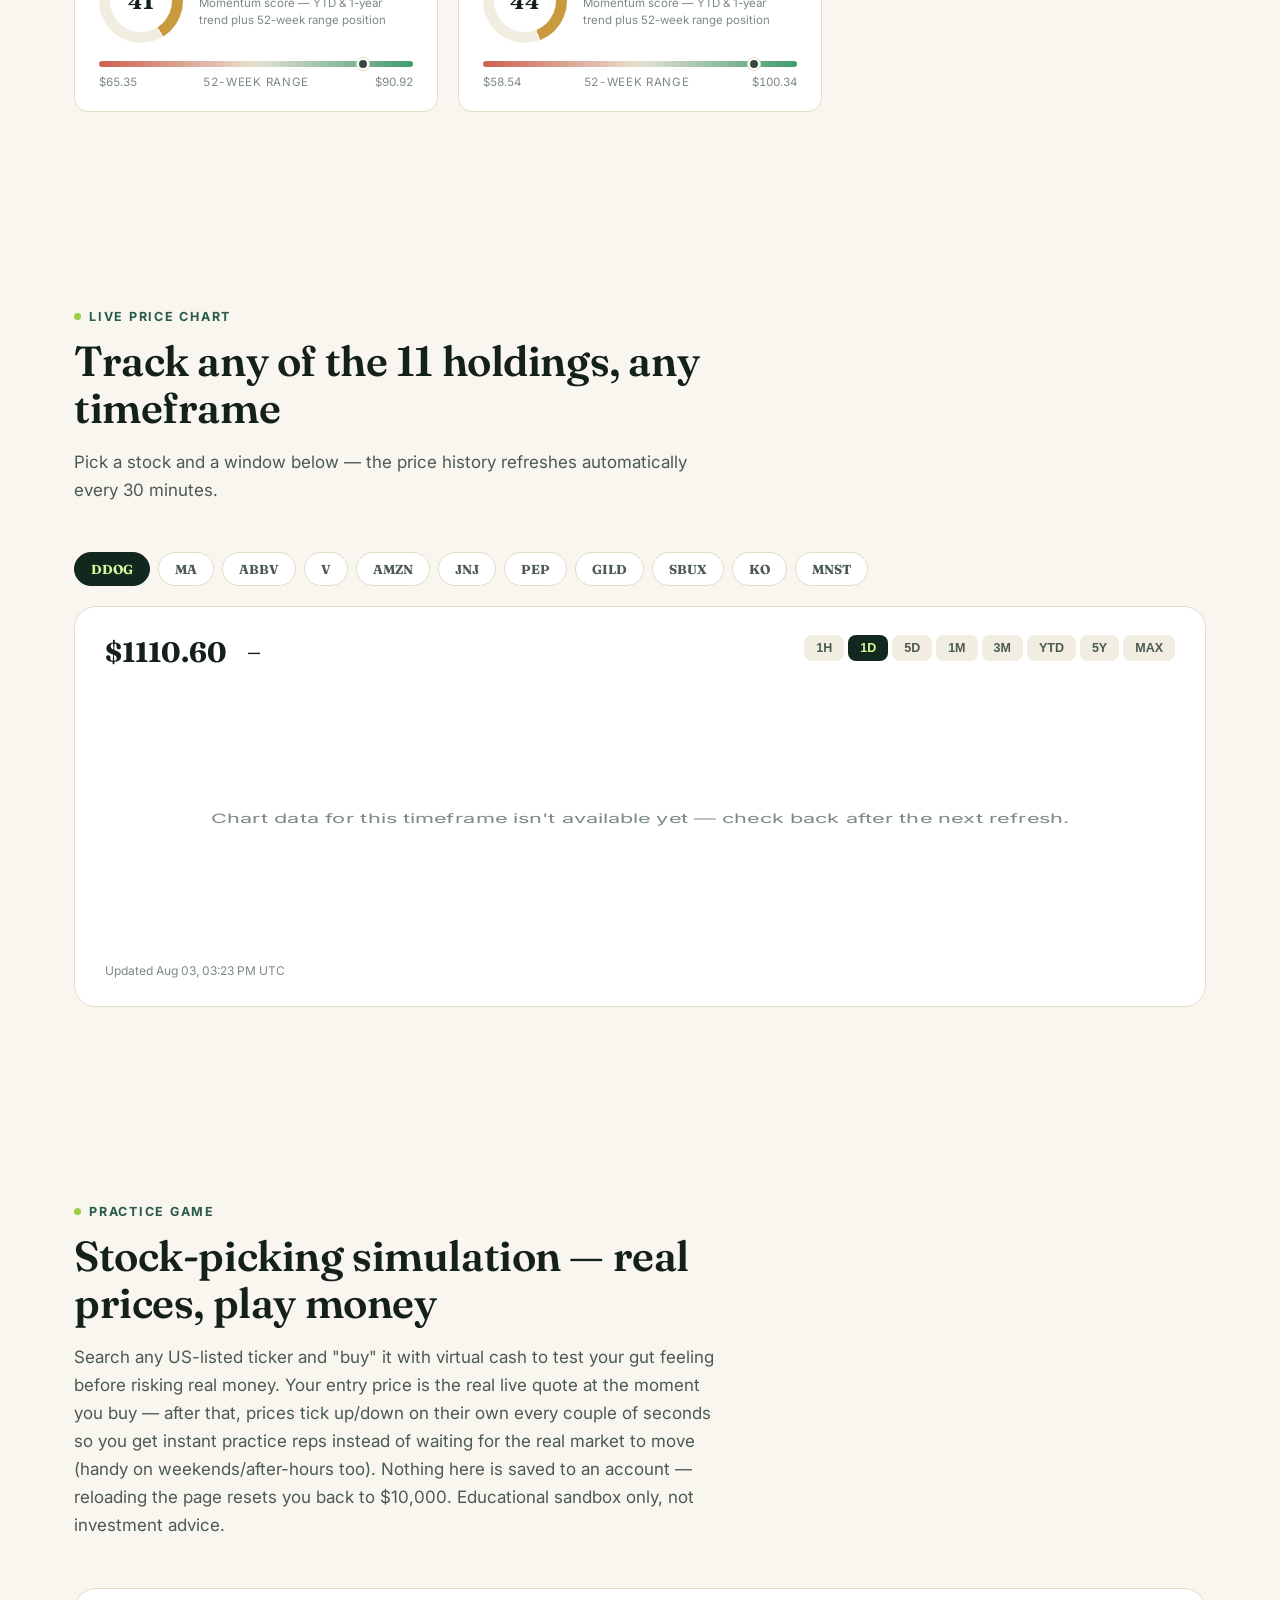
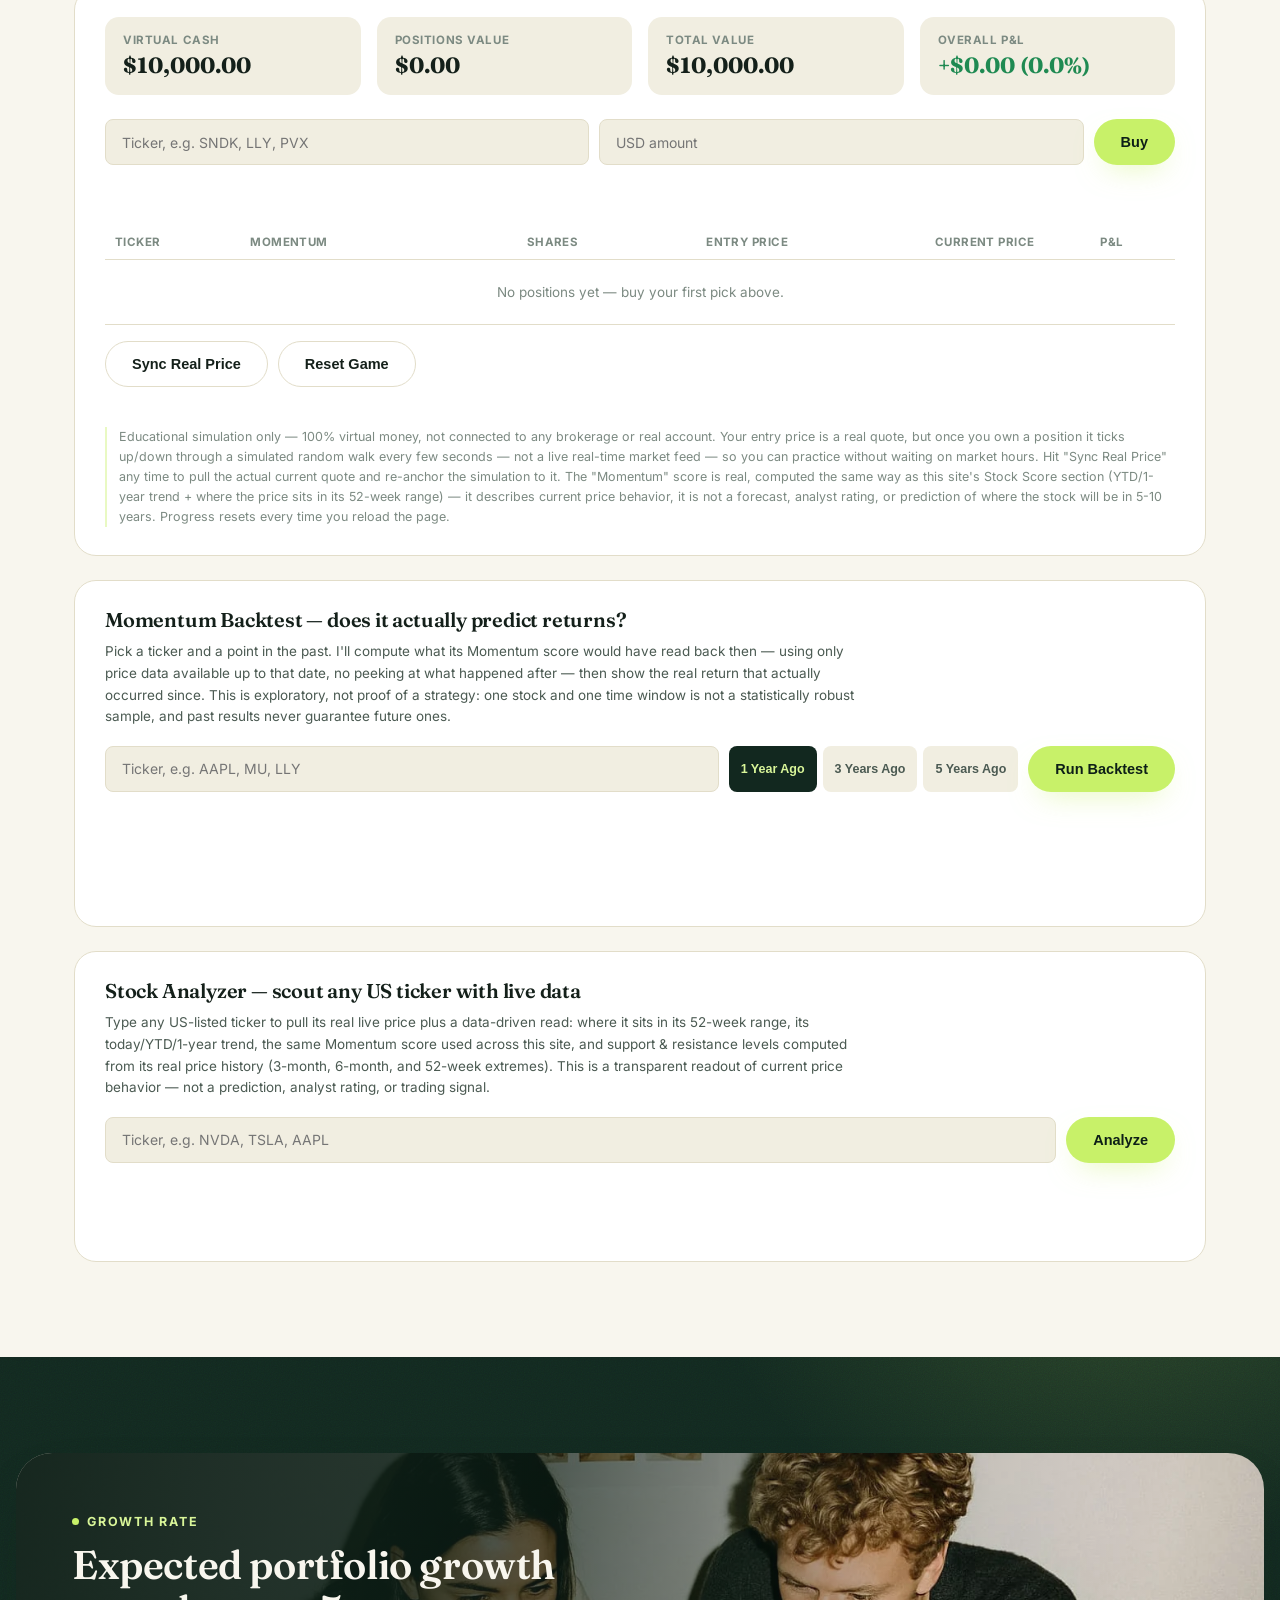
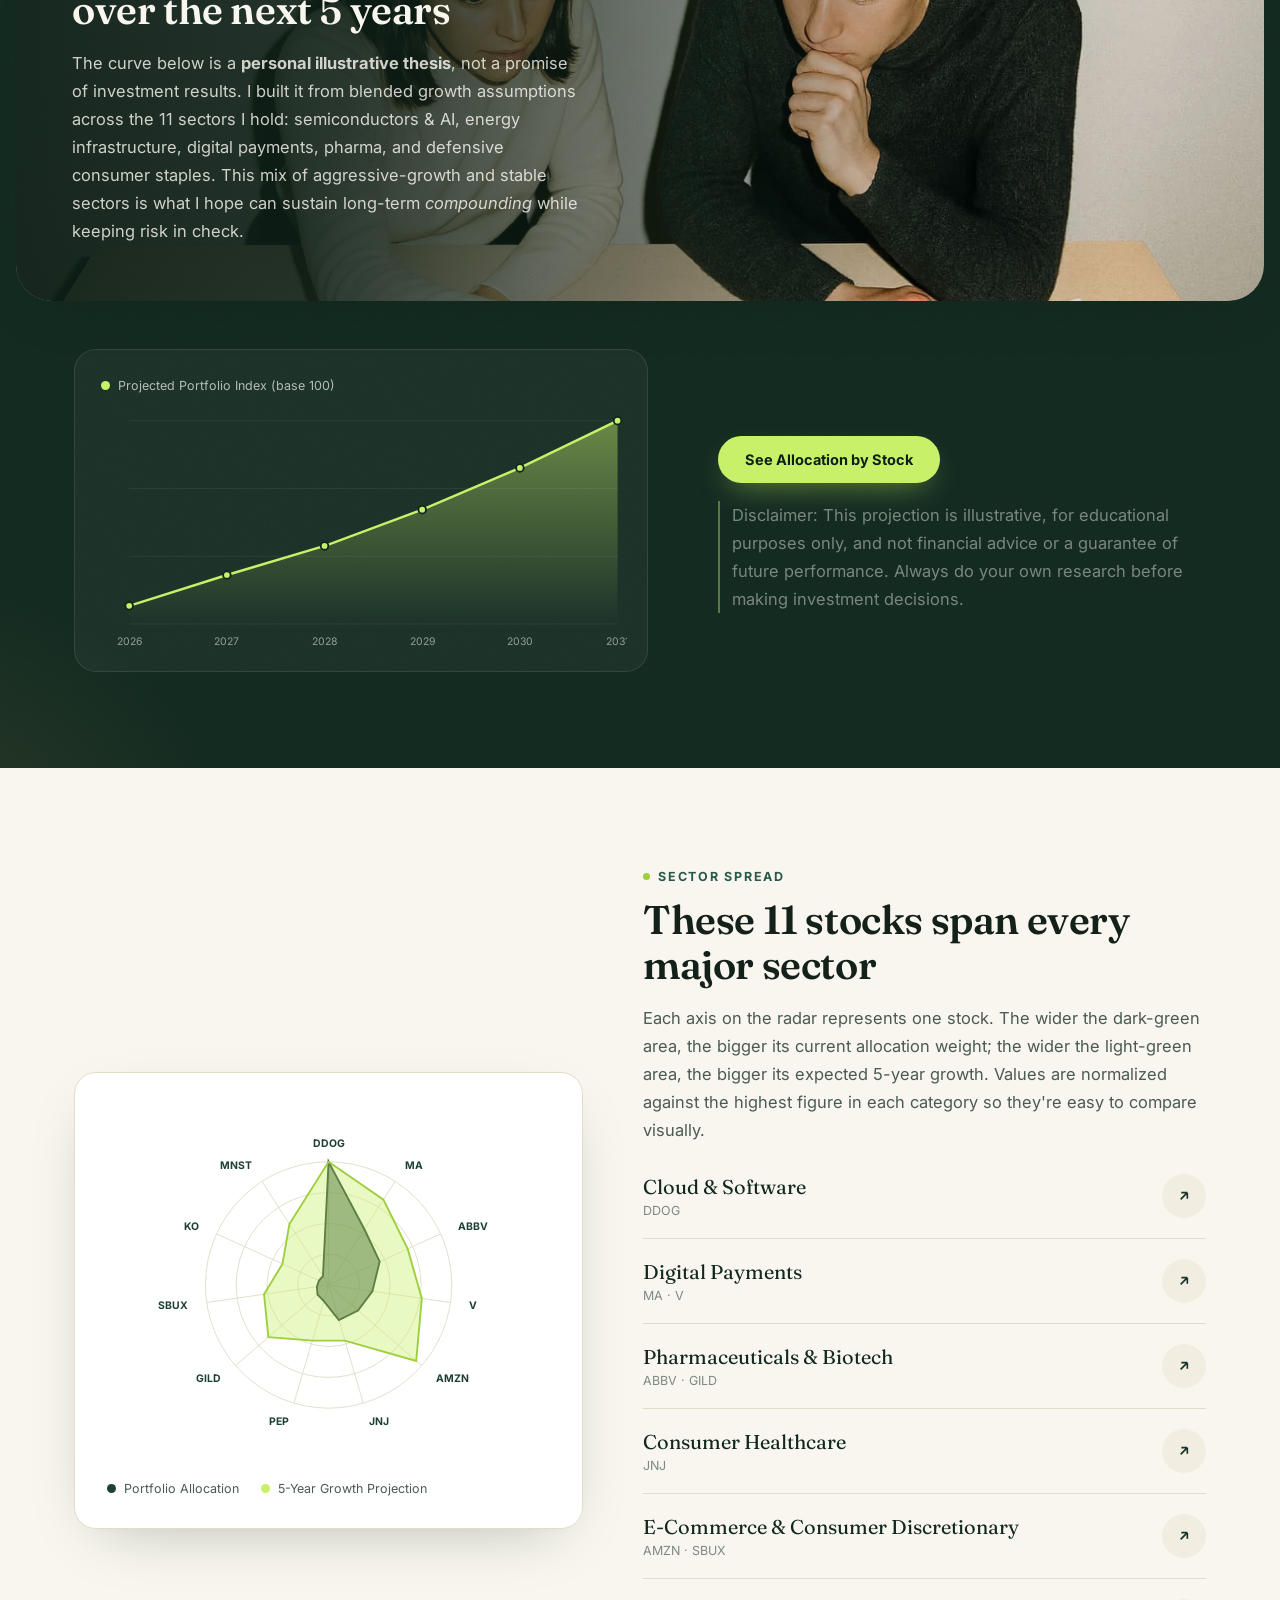
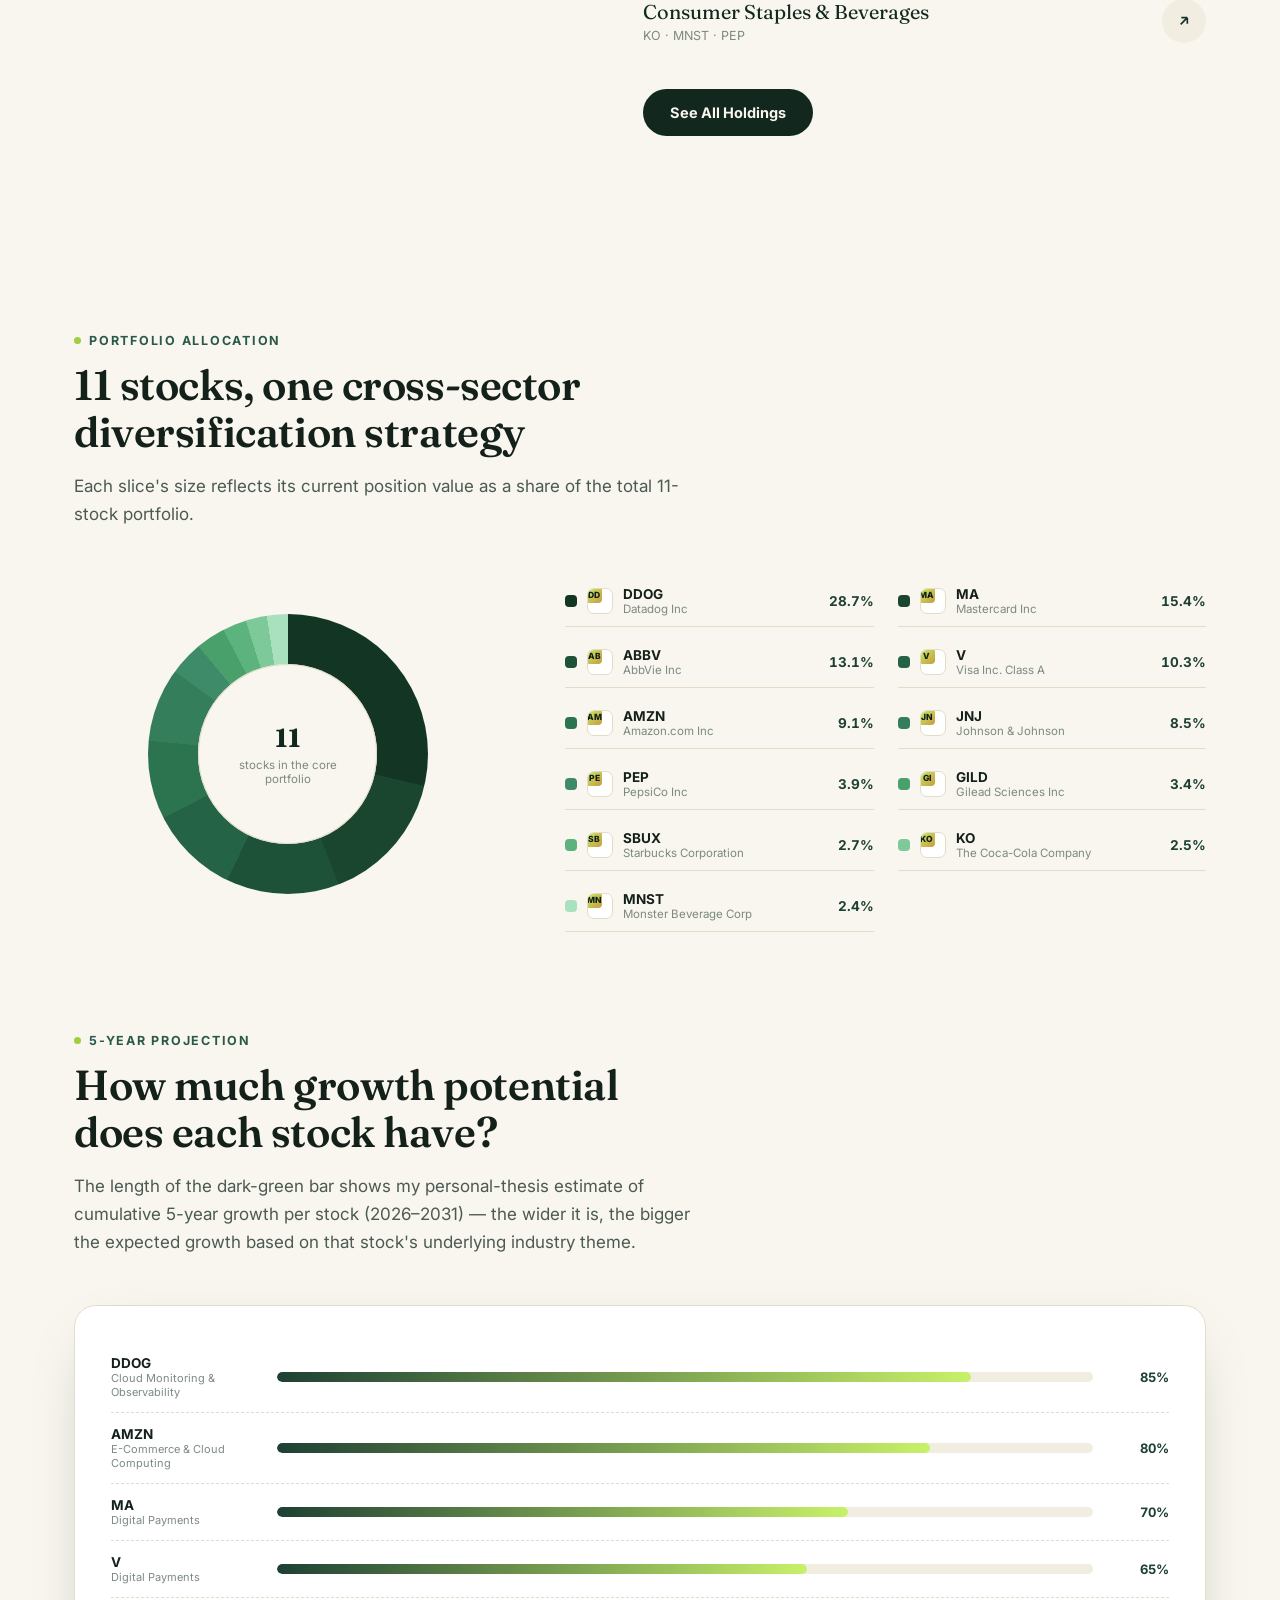
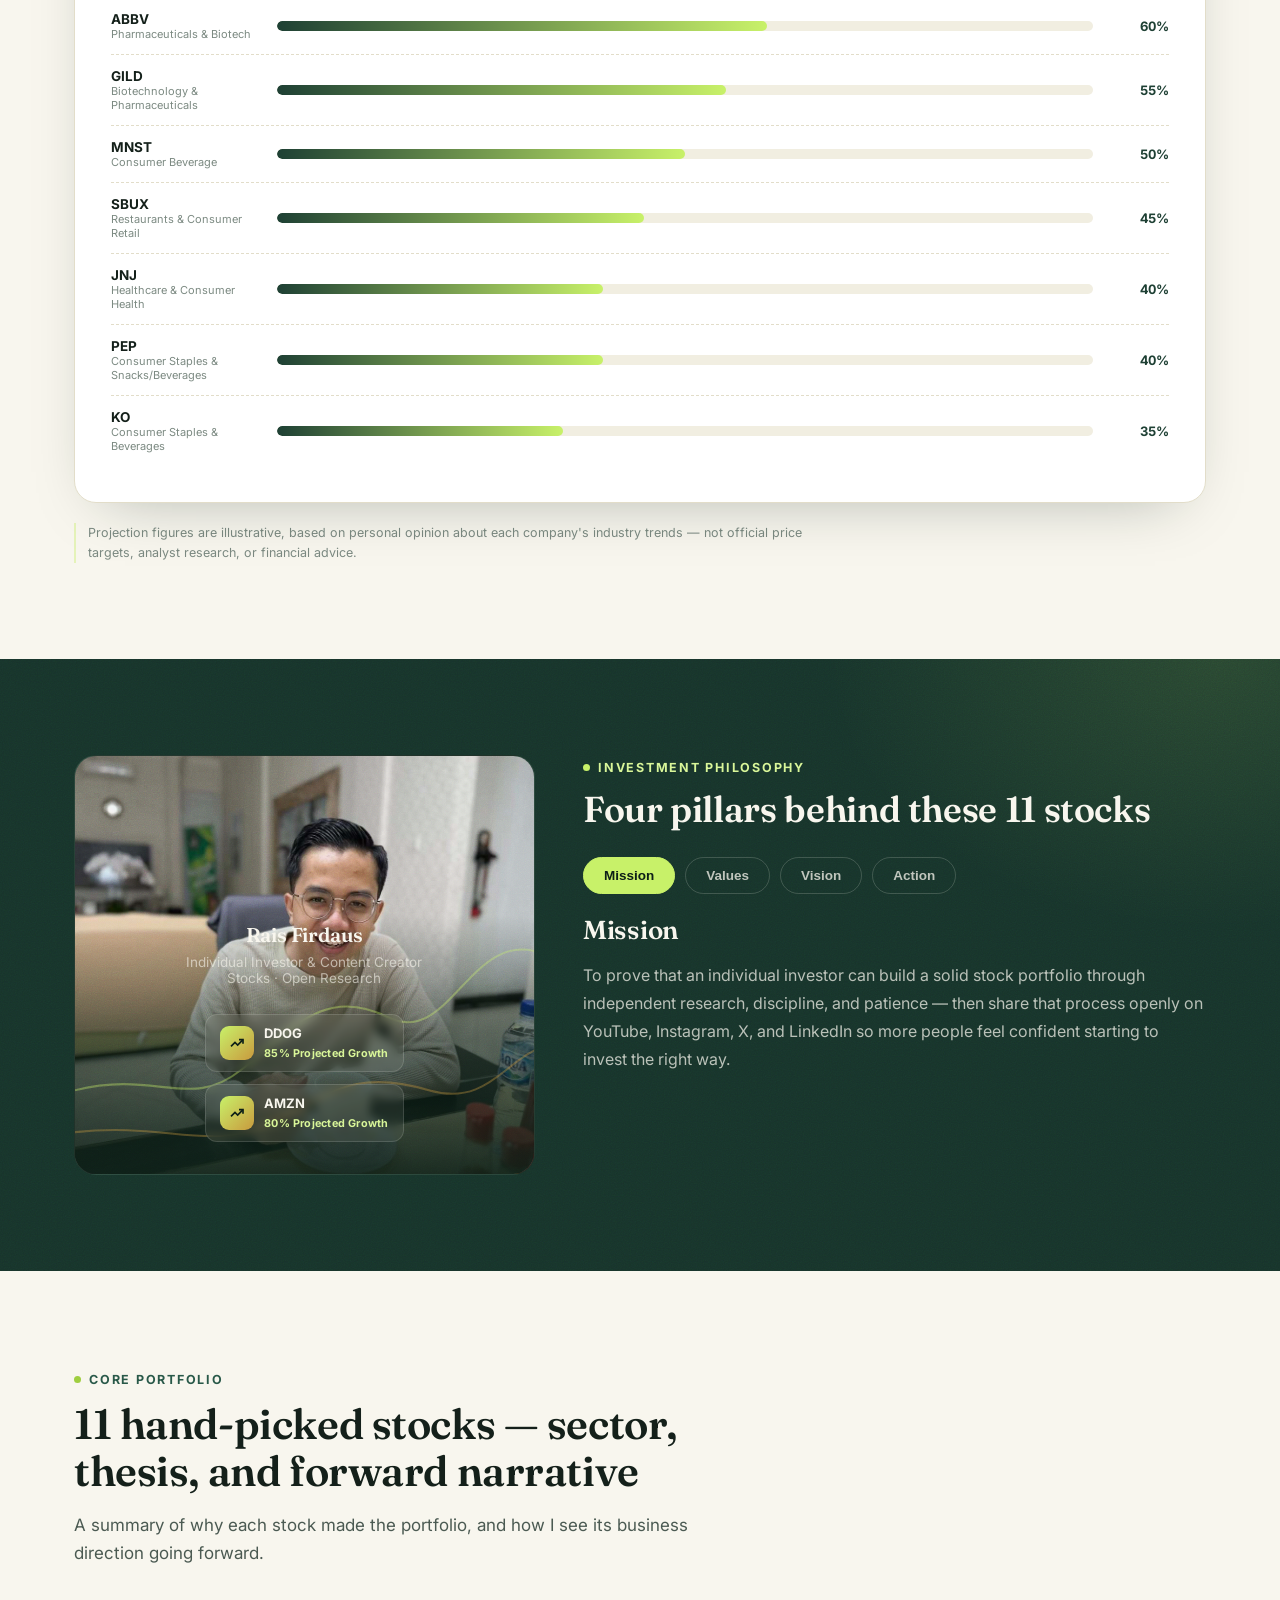
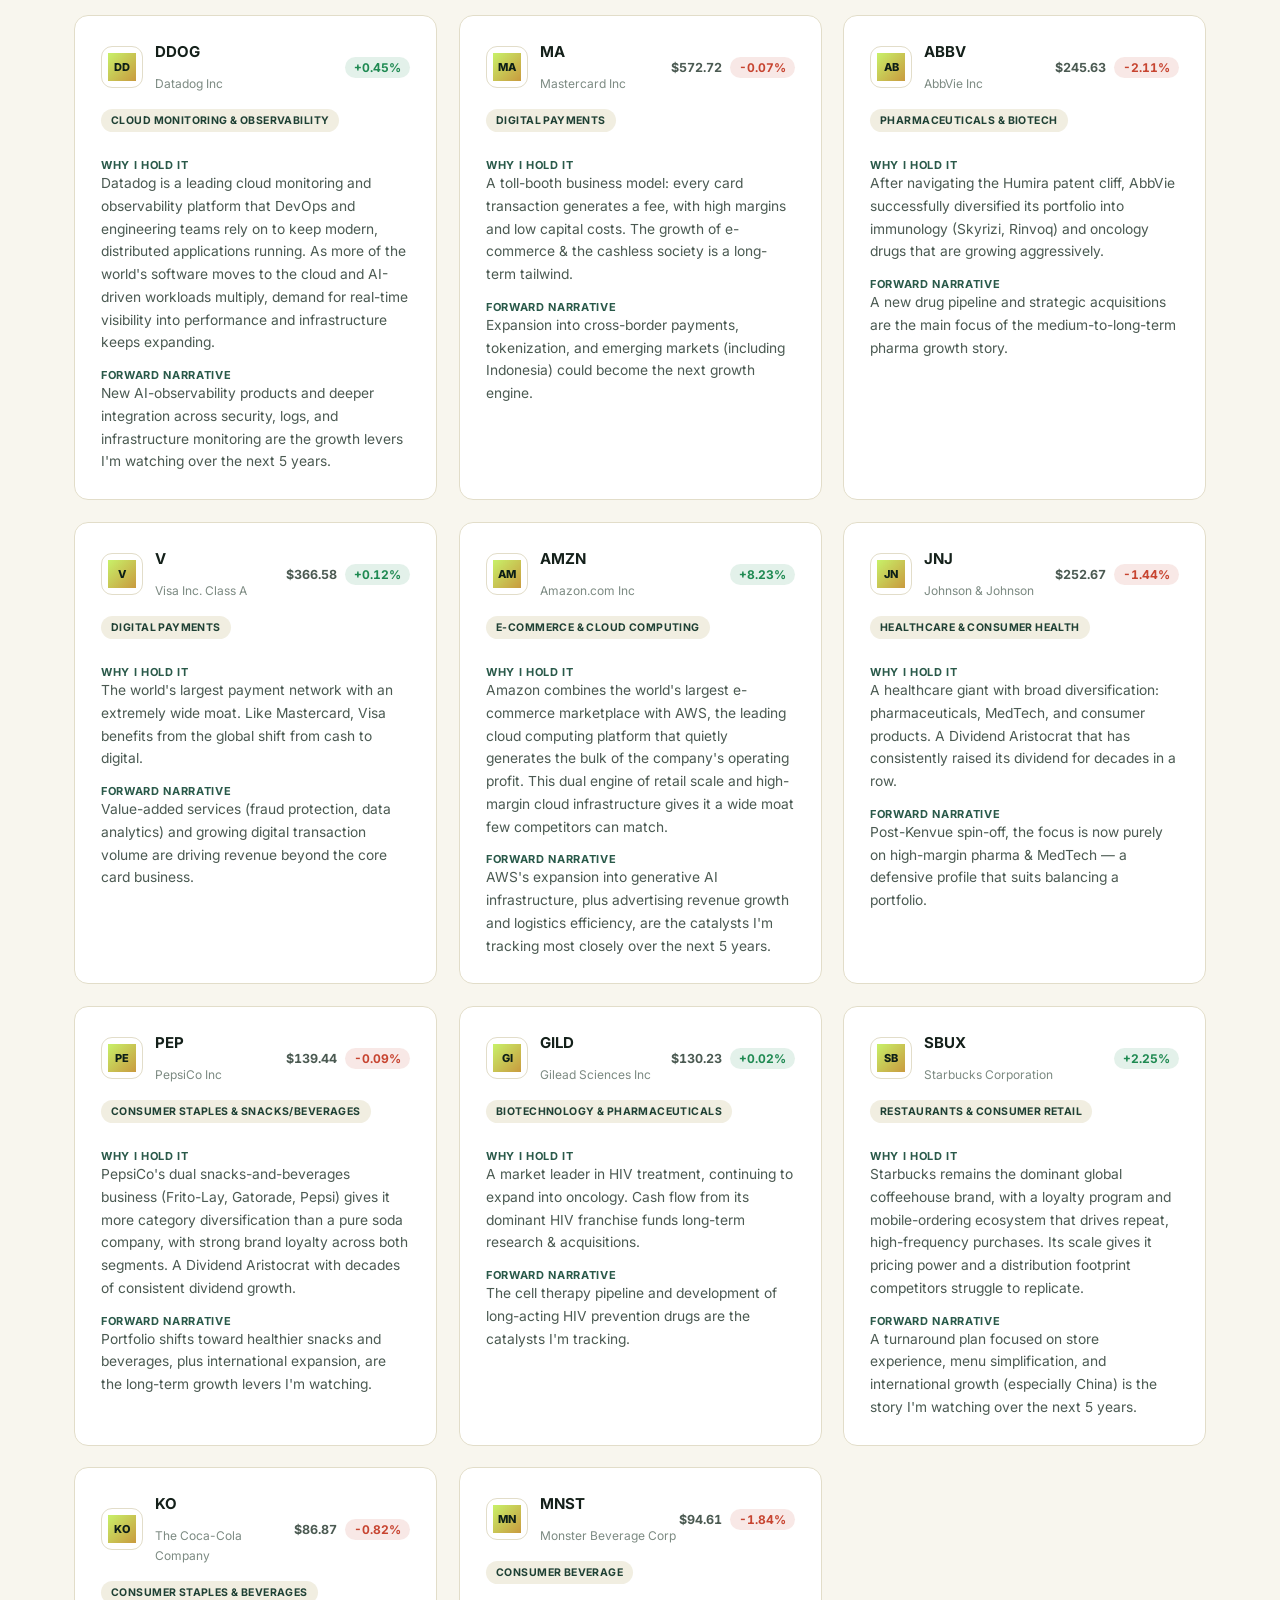
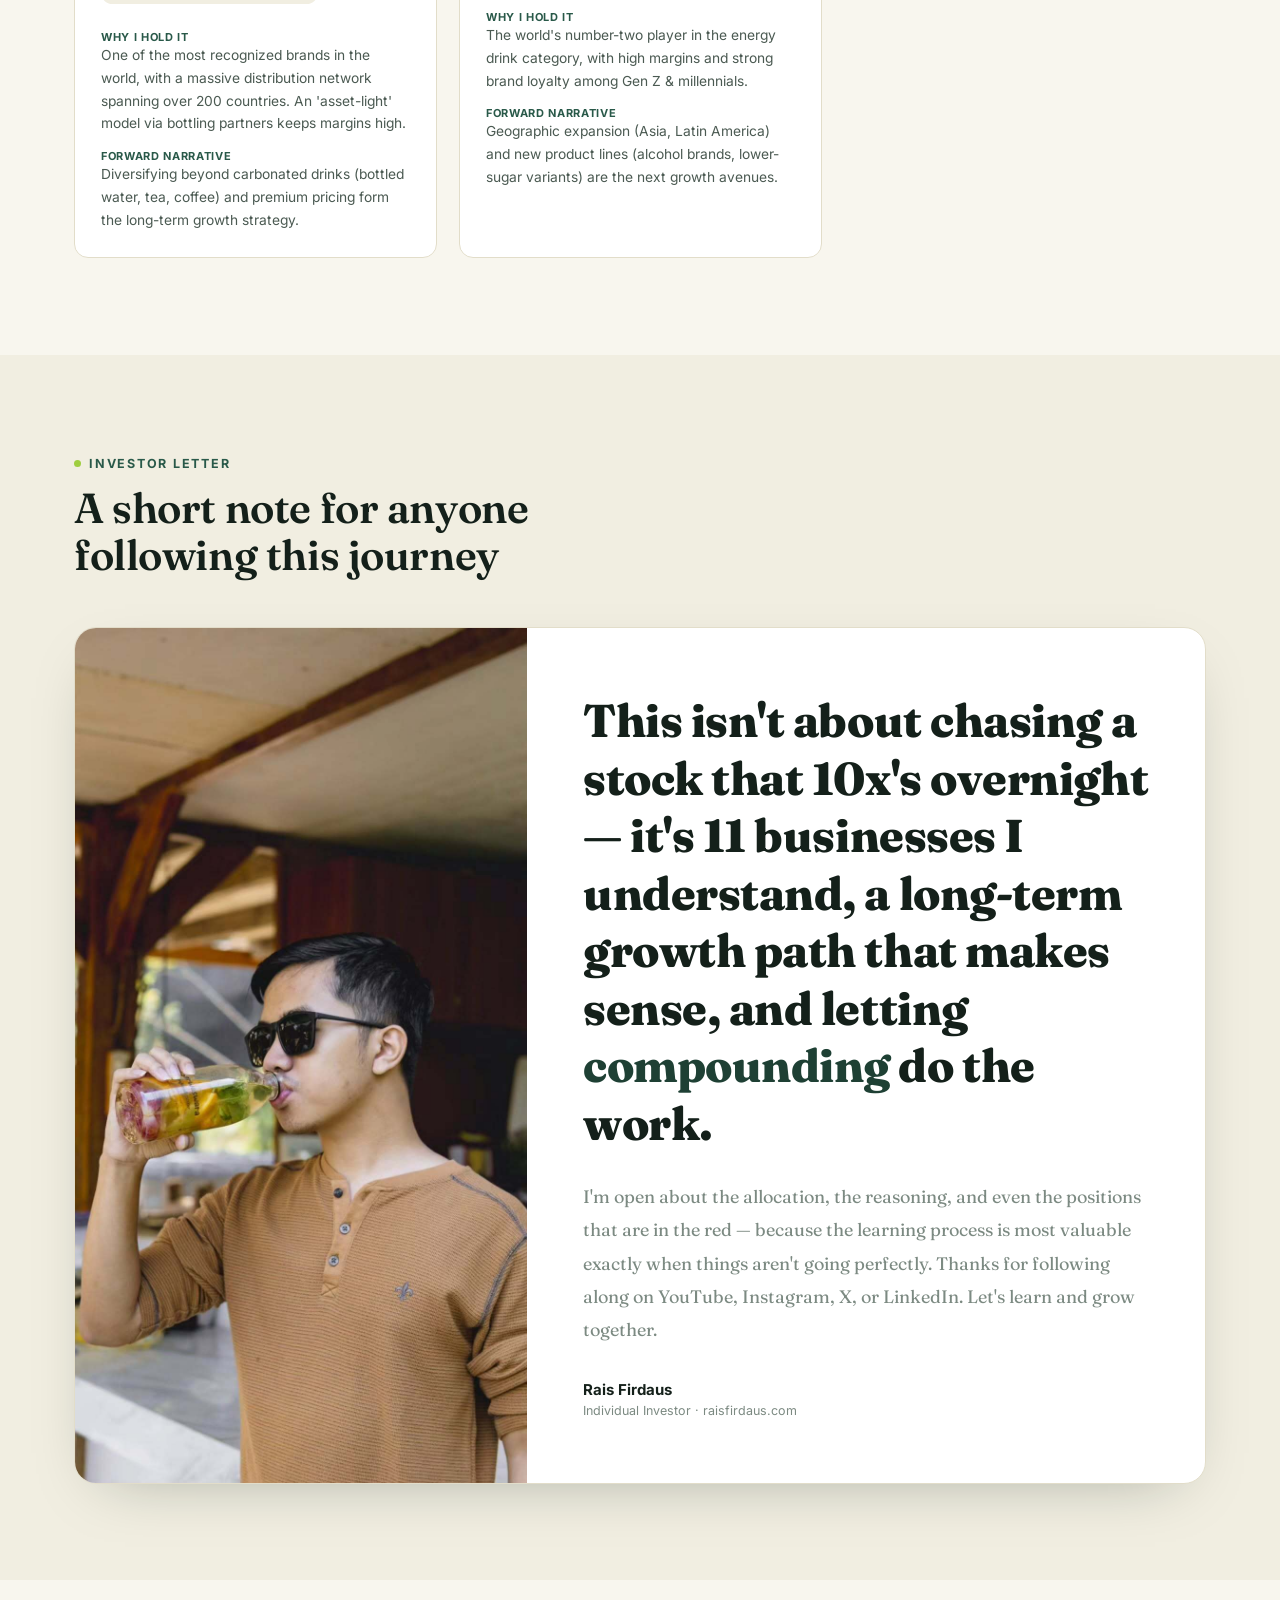
==== commit db0e9aa5: "Swap AAPL/LLY/PG for DDOG/AMZN/SBUX, recompute initial capital, add YouTube playlist section Holding" ====
--- a/index.html
+++ b/index.html
@@ -9,7 +9,7 @@
 <link rel="preconnect" href="https://fonts.googleapis.com" />
 <link rel="preconnect" href="https://fonts.gstatic.com" crossorigin />
 <link href="https://fonts.googleapis.com/css2?family=Fraunces:opsz,wght@9..144,500;9..144,600;9..144,700&family=Inter:wght@400;500;600;700;800&display=swap" rel="stylesheet" />
-<link rel="stylesheet" href="css/style.css?v=29" />
+<link rel="stylesheet" href="css/style.css?v=30" />
 </head>
 <body>
 
@@ -42,6 +42,7 @@
       <a href="#holdings">Portfolio</a>
       <a href="#letter">Investor Letter</a>
       <a href="#news">News</a>
+      <a href="#insights">Insights</a>
       <a href="#social">Social</a>
     </nav>
     <div class="nav-cta">
@@ -616,9 +617,9 @@
         <h3>Vision</h3>
         <p>
           Over the next 5 years, I want this 11-stock portfolio to grow through a combination of capital gains and
-          reinvested dividends, backed by two megatrends I believe in: an AI-and-consumer-tech-driven digital economy
-          (AAPL, MA, V), plus breakthrough healthcare &amp; pharma innovation (LLY, ABBV, JNJ, GILD) — anchored by
-          stable consumer staples (PG, KO, MNST, PEP).
+          reinvested dividends, backed by two megatrends I believe in: cloud/software &amp; e-commerce-driven digital
+          infrastructure (DDOG, AMZN, MA, V), plus breakthrough healthcare &amp; pharma innovation (ABBV, JNJ, GILD)
+          — anchored by stable consumer staples and discretionary brands (KO, MNST, PEP, SBUX).
         </p>
       </div>
 
@@ -691,6 +692,29 @@
   </div>
 </section>
 
+<!-- ============ YOUTUBE INSIGHTS ============ -->
+<section class="section" id="insights">
+  <div class="container">
+    <div class="section-head reveal">
+      <span class="eyebrow">Investor Insights</span>
+      <h2>Watch my take — Good Revenue: Wallstreet Decoded</h2>
+      <p>
+        My own YouTube playlist breaking down earnings, market moves, and the stocks I actually hold — straight from
+        my channel, refreshed automatically as new episodes go up.
+      </p>
+    </div>
+    <div class="youtube-grid" id="youtube-grid"></div>
+    <p class="youtube-updated" id="youtube-updated"></p>
+    <a
+      href="https://www.youtube.com/playlist?list=PLGC5zGgXQgsI"
+      target="_blank"
+      rel="noopener"
+      class="btn btn-outline-dark youtube-playlist-link"
+      >Watch the full playlist on YouTube</a
+    >
+  </div>
+</section>
+
 <!-- ============ SOCIAL ============ -->
 <section class="section" id="social">
   <div class="container">
@@ -779,6 +803,7 @@
           <li><a href="#philosophy">Philosophy</a></li>
           <li><a href="#holdings">Portfolio</a></li>
           <li><a href="#news">News</a></li>
+          <li><a href="#insights">Insights</a></li>
         </ul>
       </div>
       <div class="footer-col">
@@ -851,6 +876,6 @@
   </div>
 </div>
 
-<script src="js/main.js?v=28"></script>
+<script src="js/main.js?v=29"></script>
 </body>
 </html>
--- a/css/style.css
+++ b/css/style.css
@@ -2466,6 +2466,83 @@
   color: var(--ink-400);
 }
 
+/* ---------------- YouTube Insights ---------------- */
+.youtube-grid {
+  display: grid;
+  grid-template-columns: repeat(4, 1fr);
+  gap: 18px;
+}
+
+.youtube-card {
+  display: flex;
+  flex-direction: column;
+  gap: 10px;
+  text-decoration: none;
+  color: inherit;
+  transition: transform 0.2s ease;
+}
+
+.youtube-card:hover {
+  transform: translateY(-4px);
+}
+
+.youtube-thumb-wrap {
+  position: relative;
+  display: block;
+  width: 100%;
+  aspect-ratio: 16 / 9;
+  background: linear-gradient(135deg, var(--forest-800), var(--forest-950));
+  border-radius: var(--radius-md);
+  overflow: hidden;
+}
+
+.youtube-thumb {
+  width: 100%;
+  height: 100%;
+  object-fit: cover;
+  display: block;
+}
+
+.youtube-play-badge {
+  position: absolute;
+  inset: 0;
+  display: flex;
+  align-items: center;
+  justify-content: center;
+  color: #fff;
+  background: rgba(18, 40, 31, 0.15);
+  transition: background 0.2s ease;
+}
+
+.youtube-play-badge svg {
+  width: 44px;
+  height: 44px;
+  padding: 12px;
+  border-radius: 50%;
+  background: rgba(18, 40, 31, 0.72);
+}
+
+.youtube-card:hover .youtube-play-badge {
+  background: rgba(18, 40, 31, 0.32);
+}
+
+.youtube-title {
+  font-family: var(--font-display);
+  font-size: 14.5px;
+  line-height: 1.4;
+  color: var(--ink-900);
+}
+
+.youtube-updated {
+  margin-top: 16px;
+  font-size: 12.5px;
+  color: var(--ink-400);
+}
+
+.youtube-playlist-link {
+  margin-top: 22px;
+}
+
 /* ---------------- Social ---------------- */
 .social-grid {
   display: grid;
@@ -2654,6 +2731,7 @@
   .holdings-grid { grid-template-columns: repeat(2, 1fr); }
   .social-grid { grid-template-columns: repeat(2, 1fr); }
   .news-list { grid-template-columns: repeat(2, 1fr); }
+  .youtube-grid { grid-template-columns: repeat(2, 1fr); }
   .score-grid { grid-template-columns: repeat(2, 1fr); }
   .footer-top { grid-template-columns: 1fr 1fr; }
   .pillars-photo { min-height: 260px; }
@@ -2680,6 +2758,7 @@
   .holdings-grid { grid-template-columns: 1fr; }
   .social-grid { grid-template-columns: 1fr; }
   .news-list { grid-template-columns: 1fr; }
+  .youtube-grid { grid-template-columns: repeat(2, 1fr); }
   .score-grid { grid-template-columns: 1fr; }
   .legend-list { grid-template-columns: 1fr; }
   .chart-panel { padding: 20px 18px; }
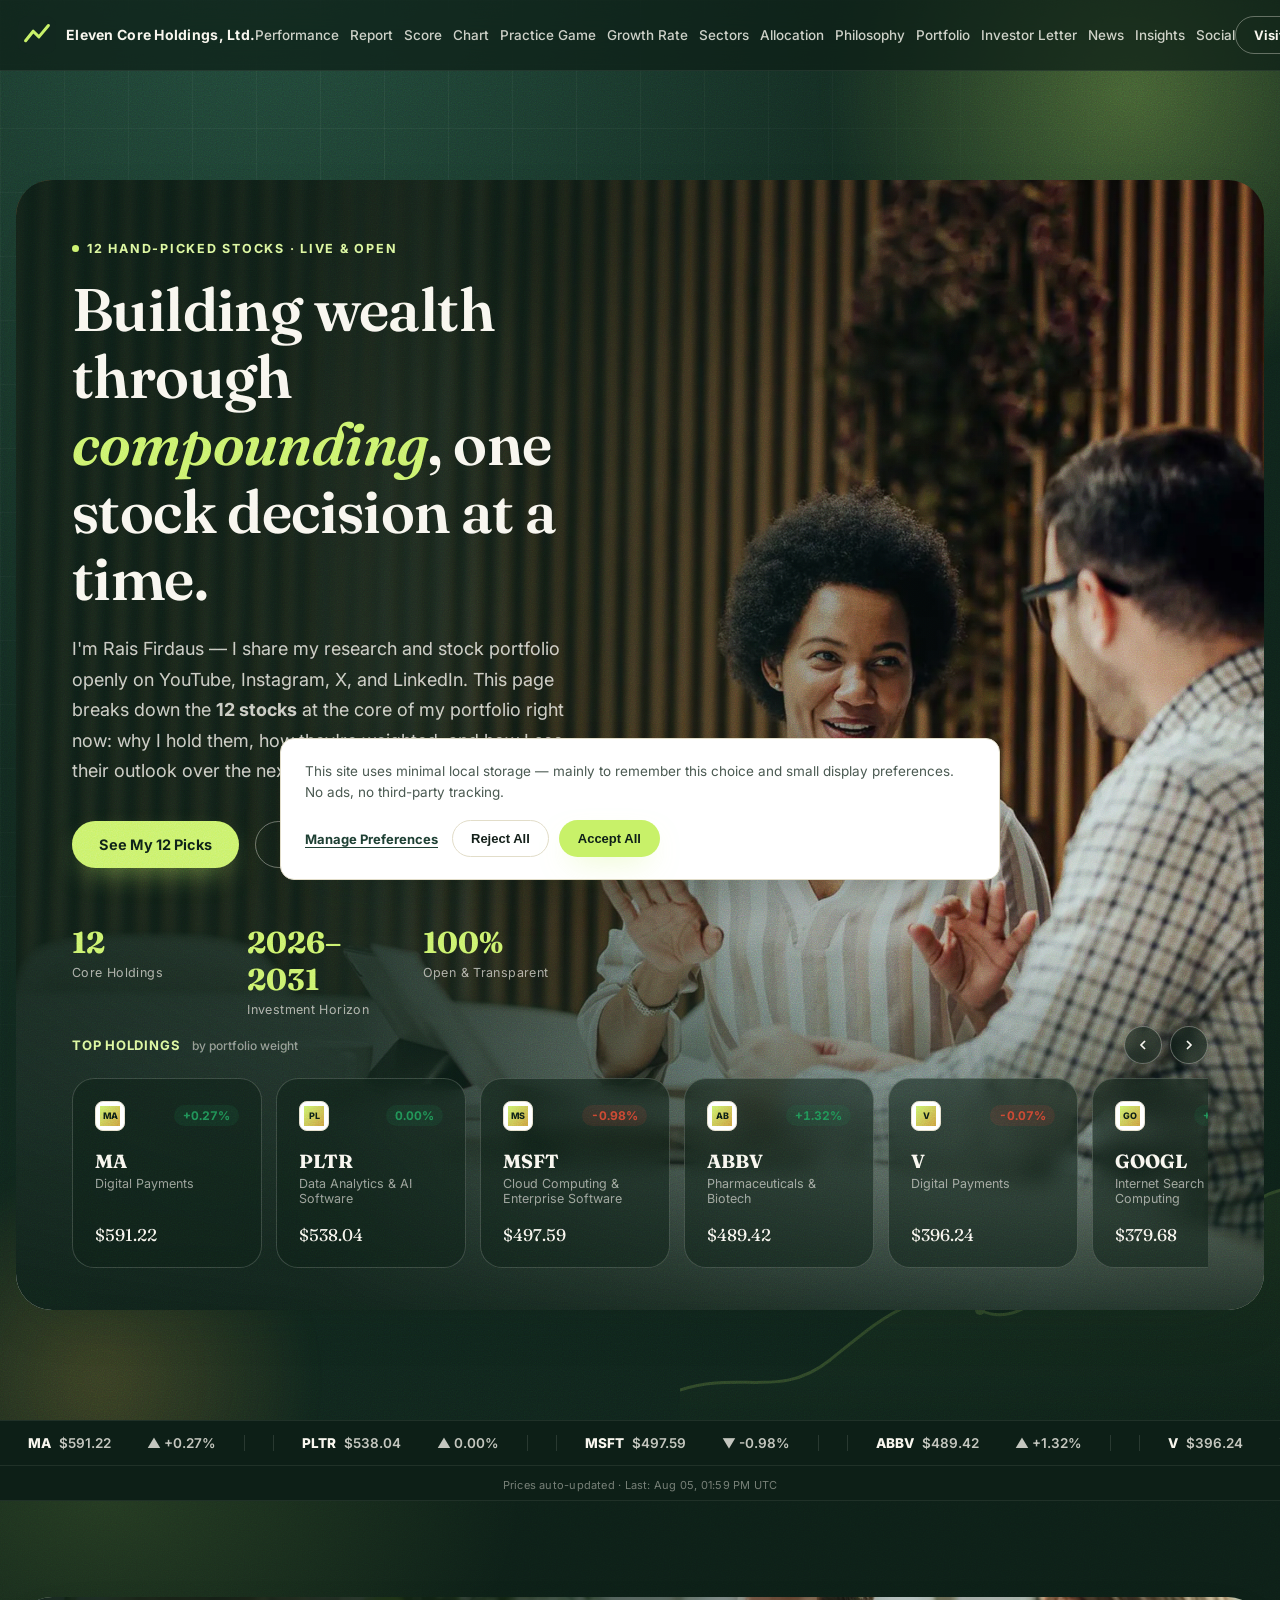
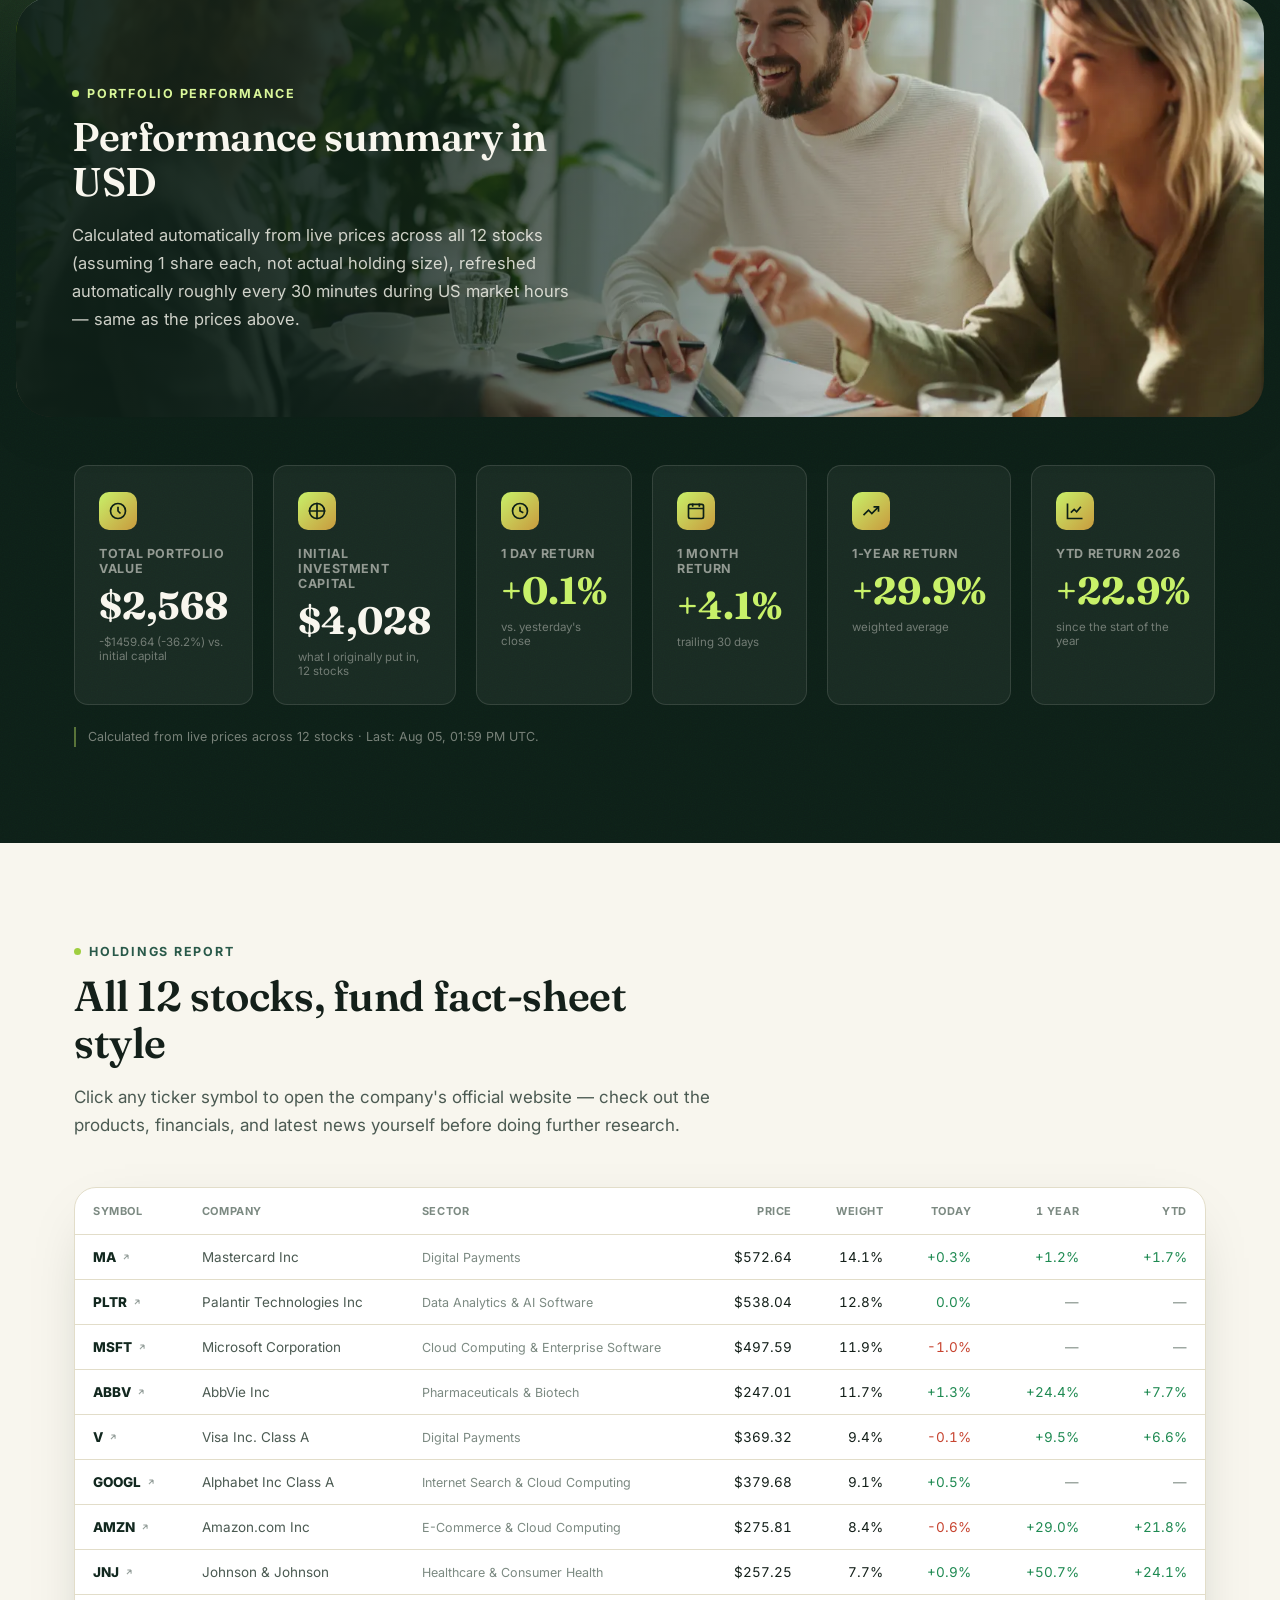
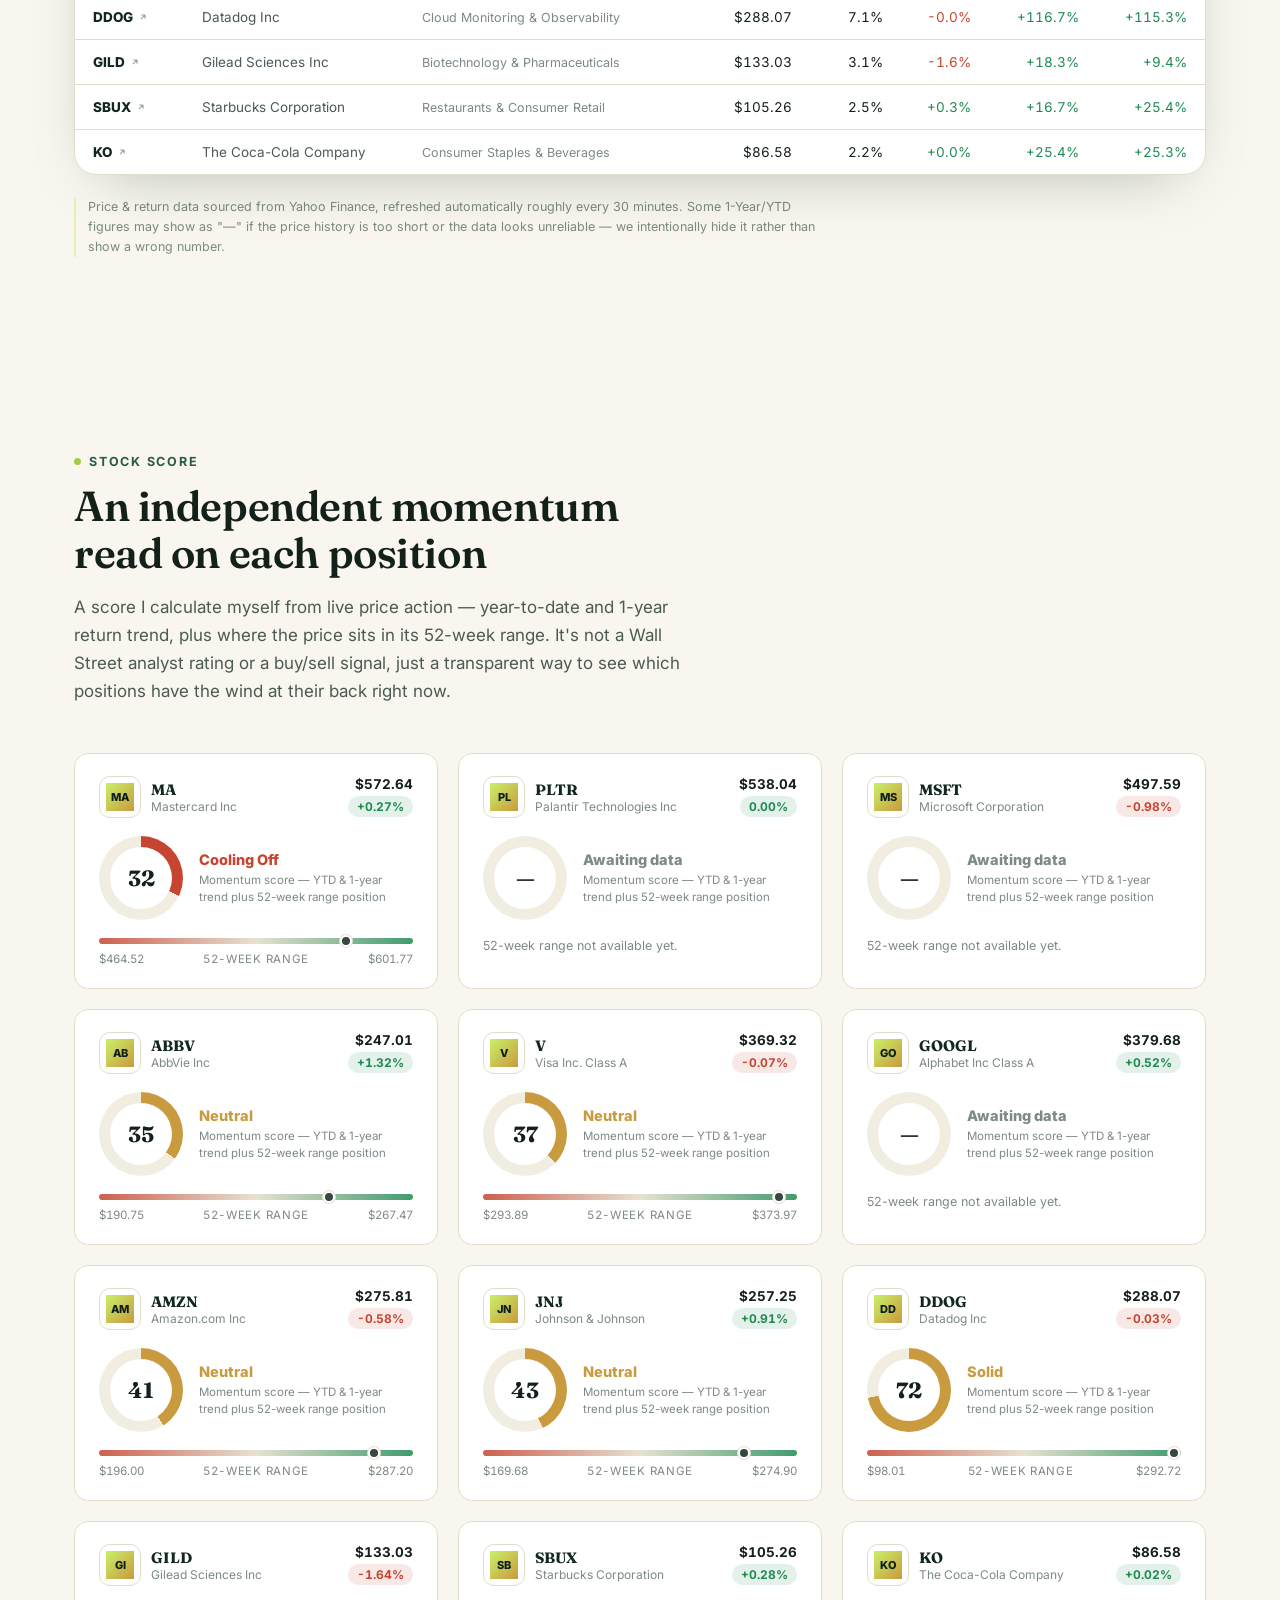
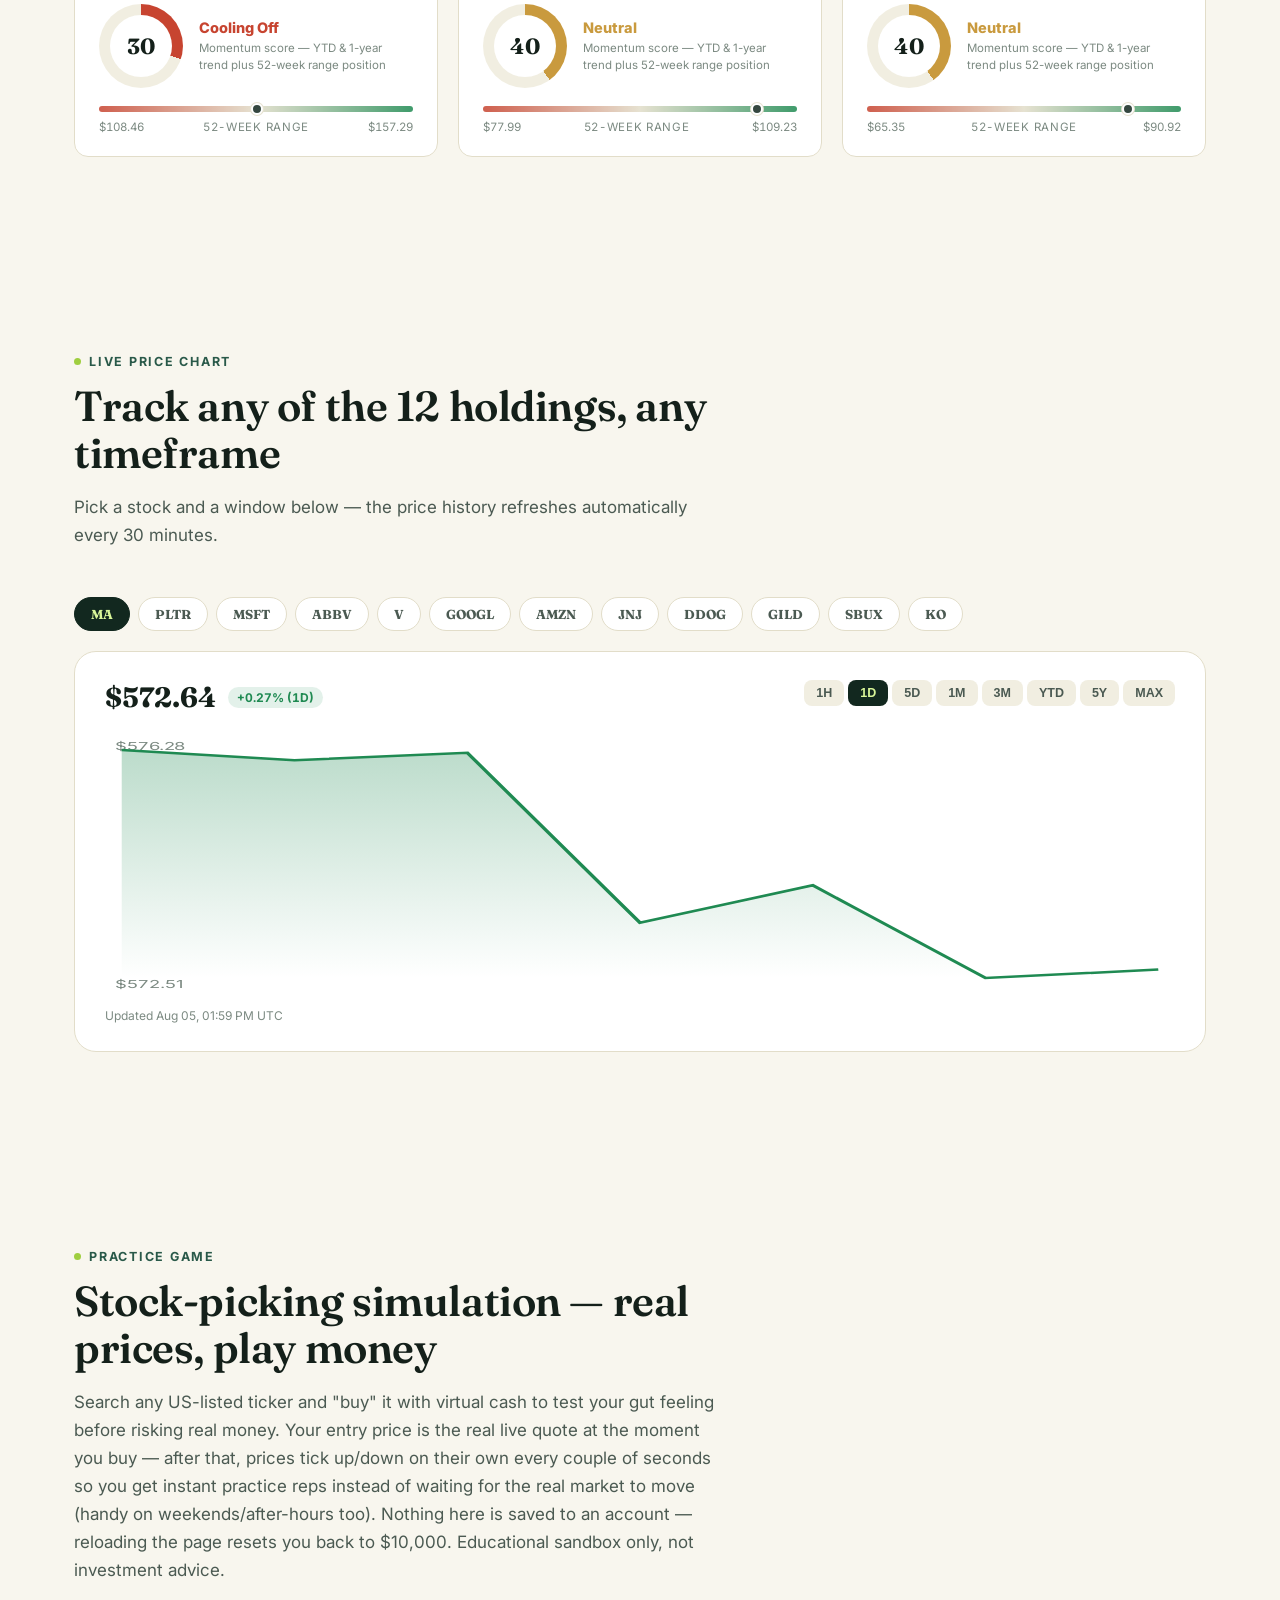
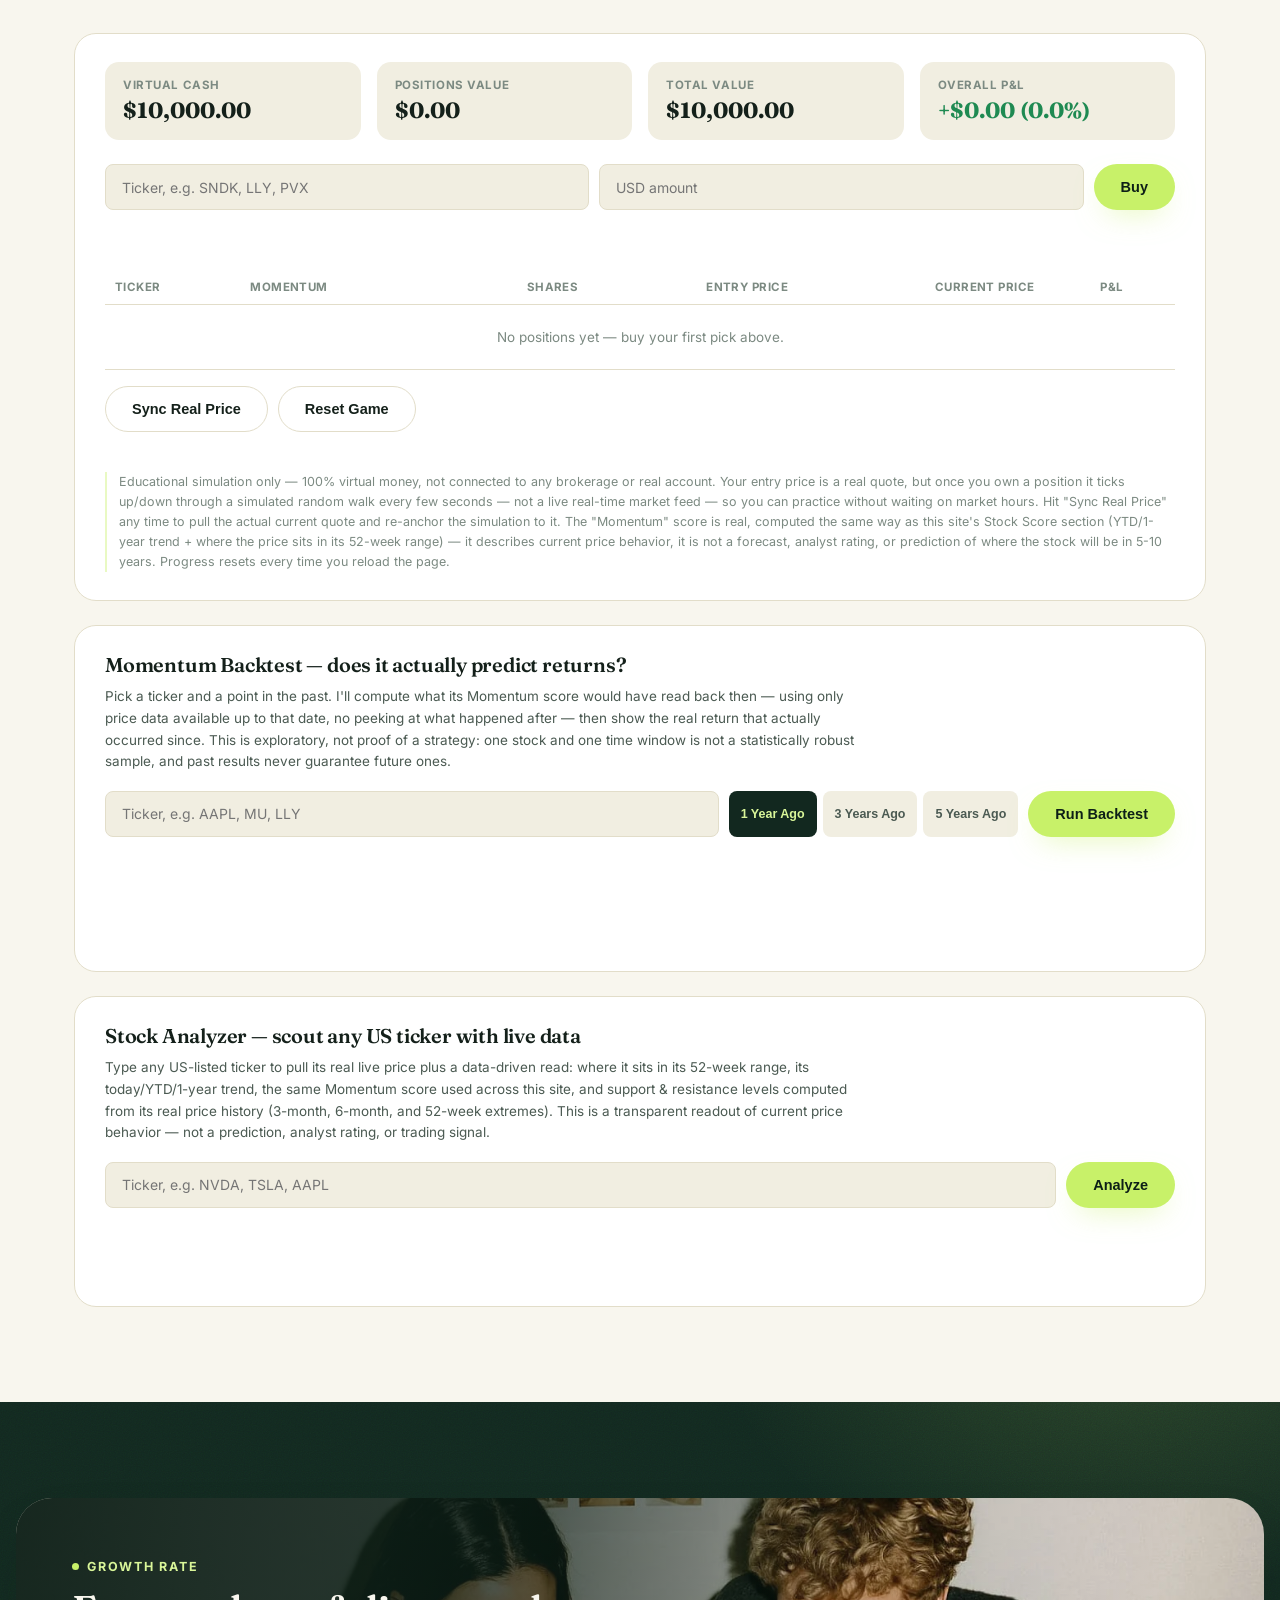
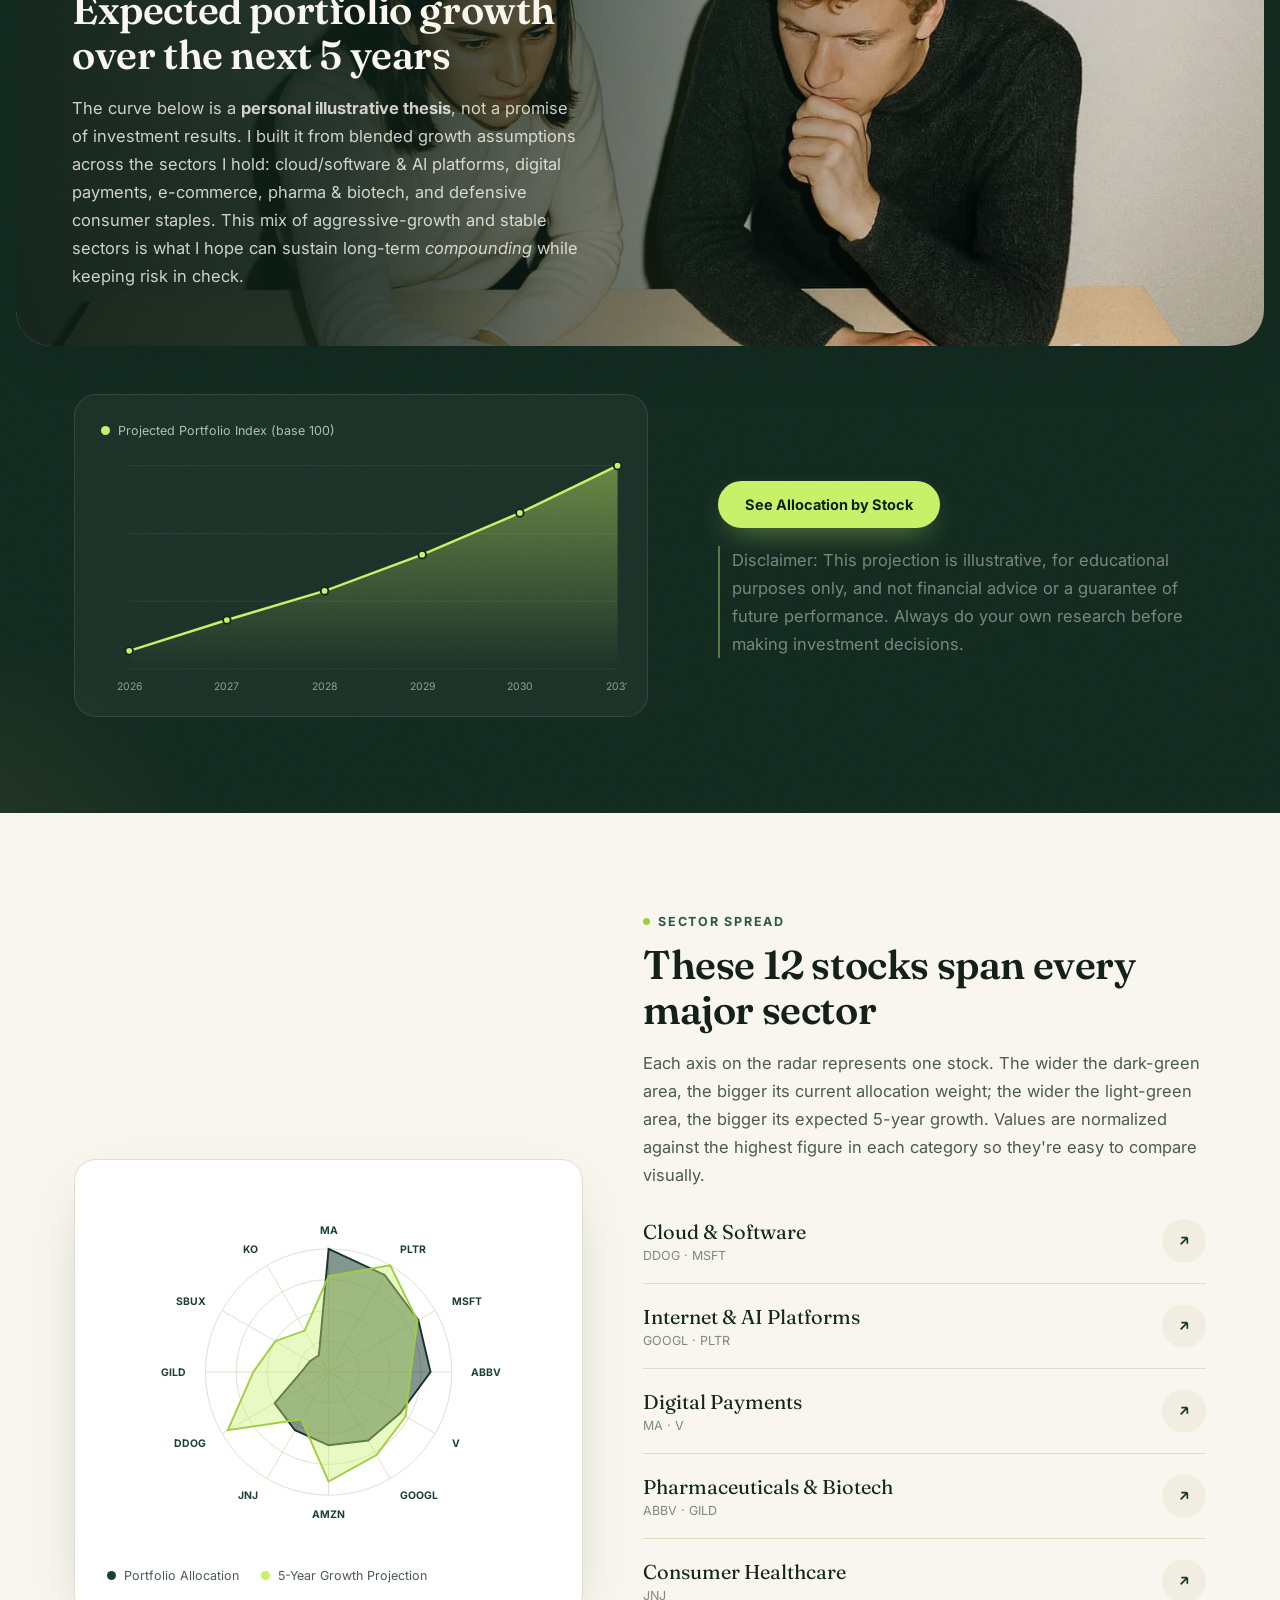
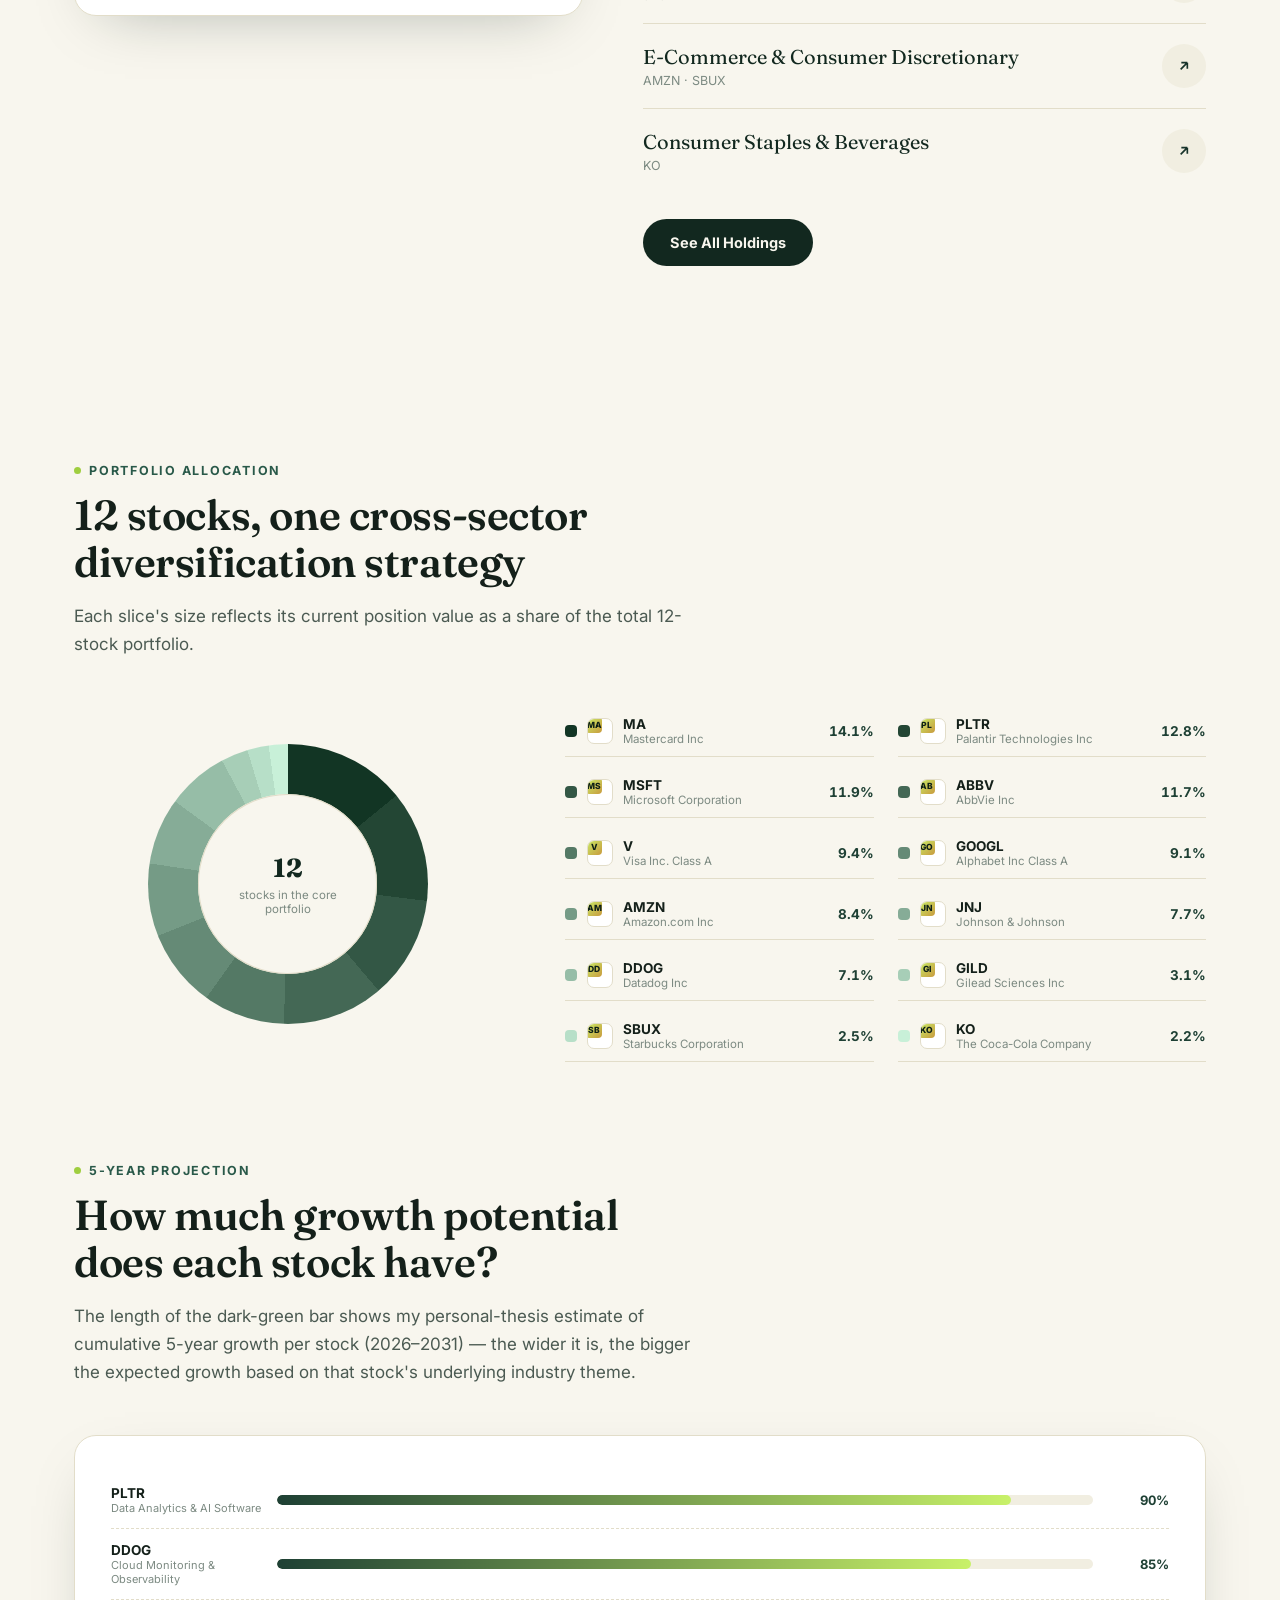
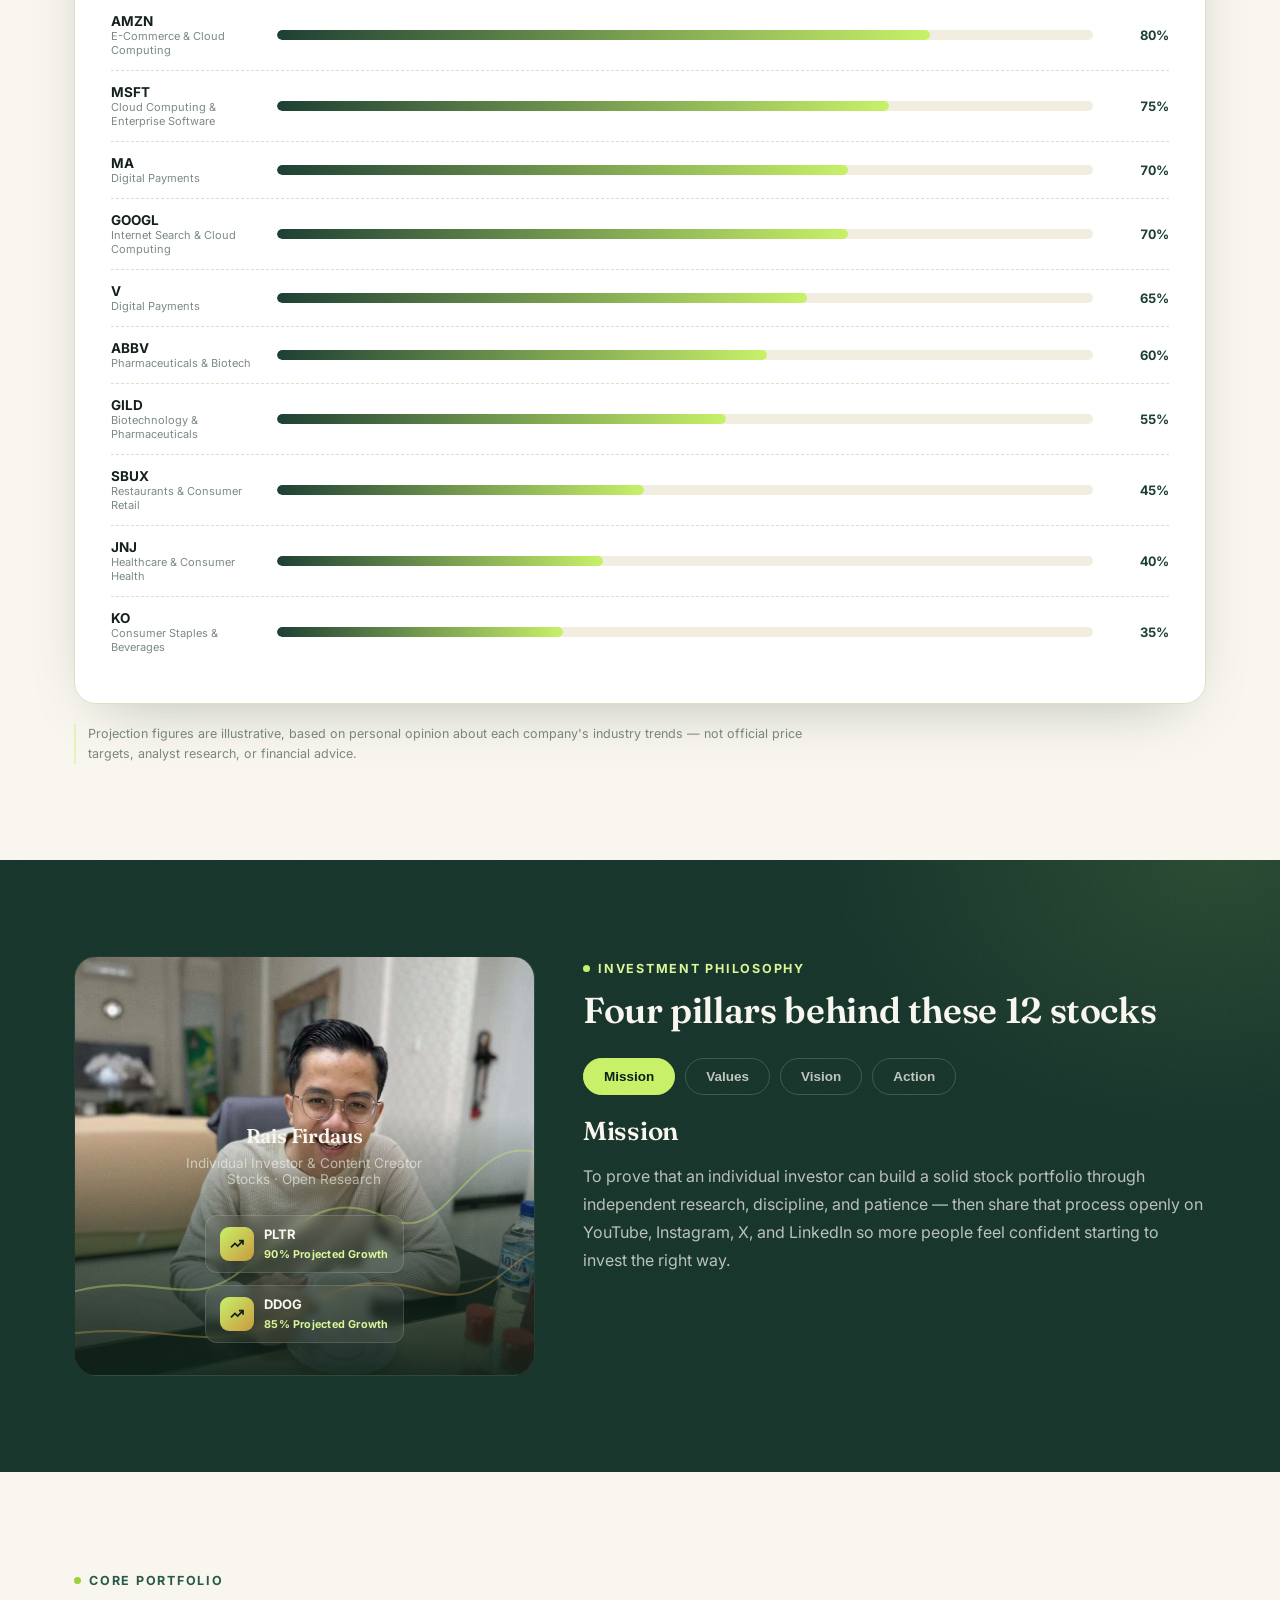
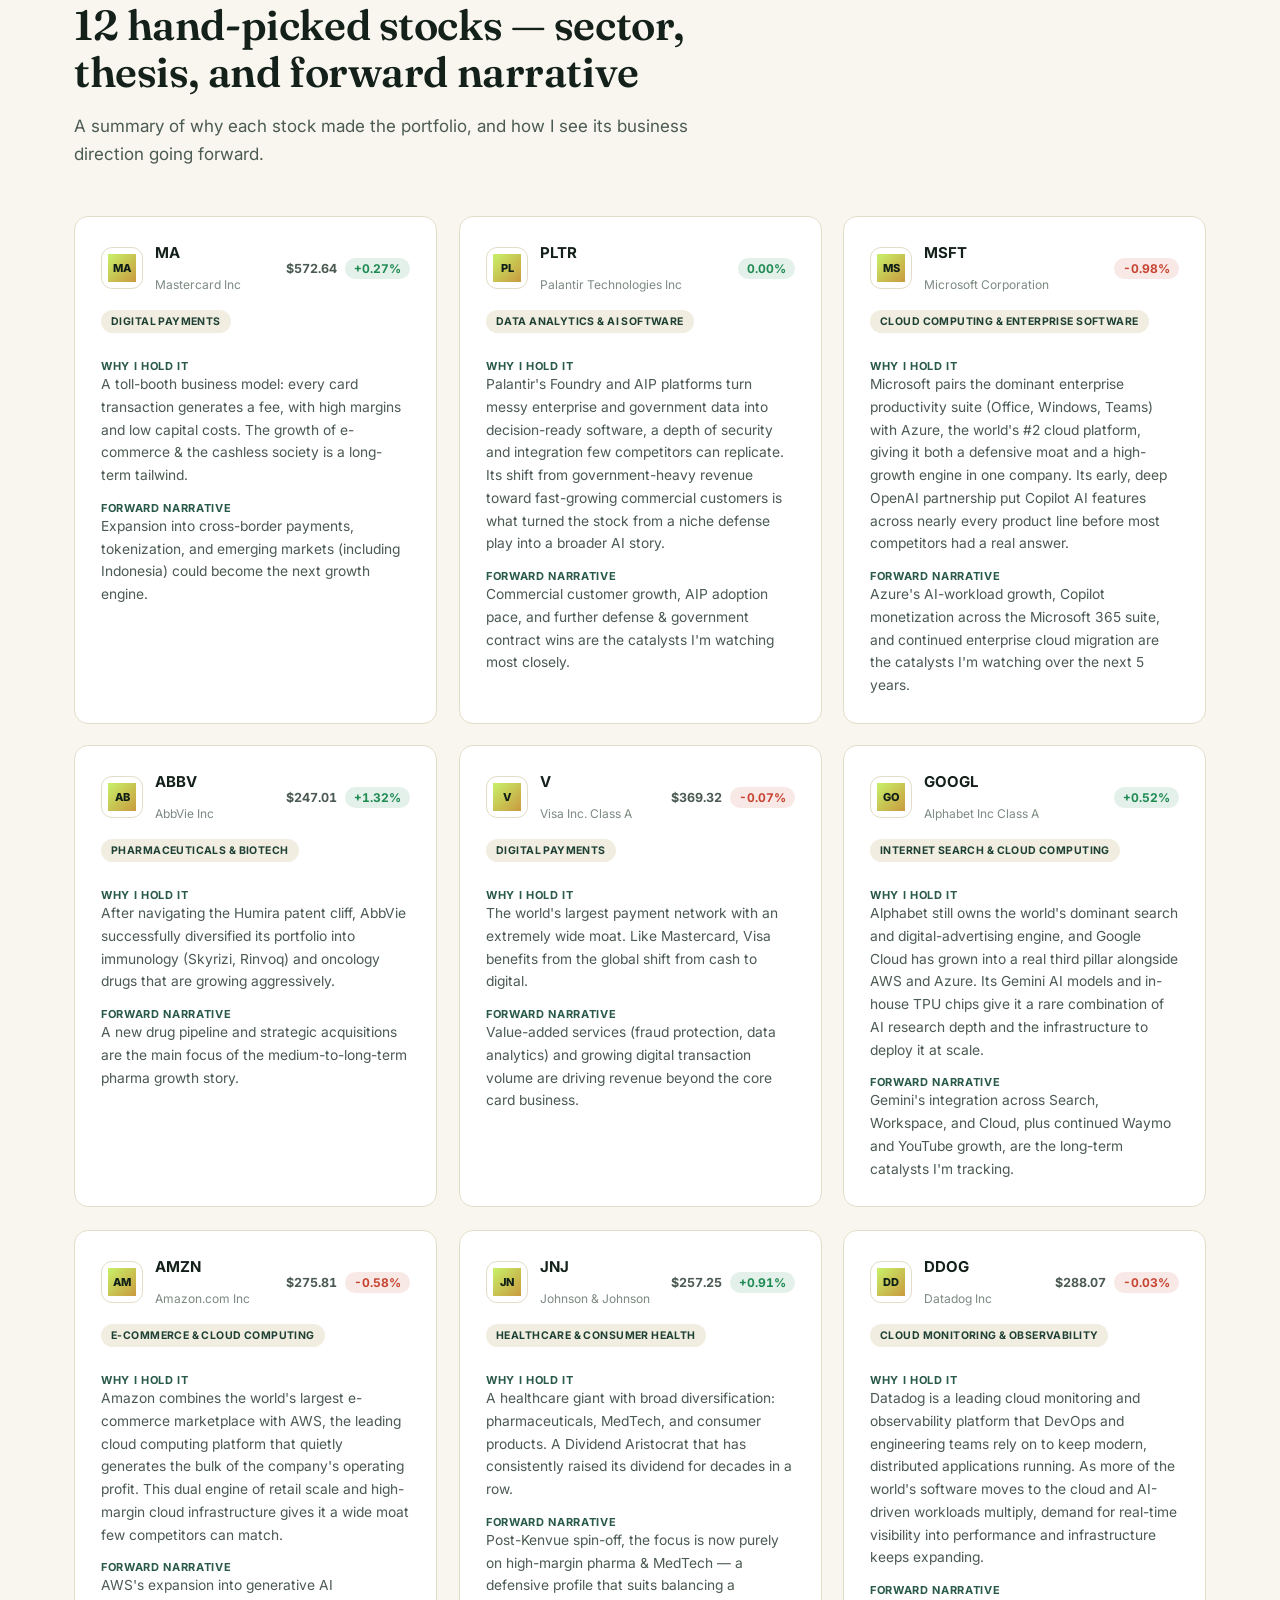
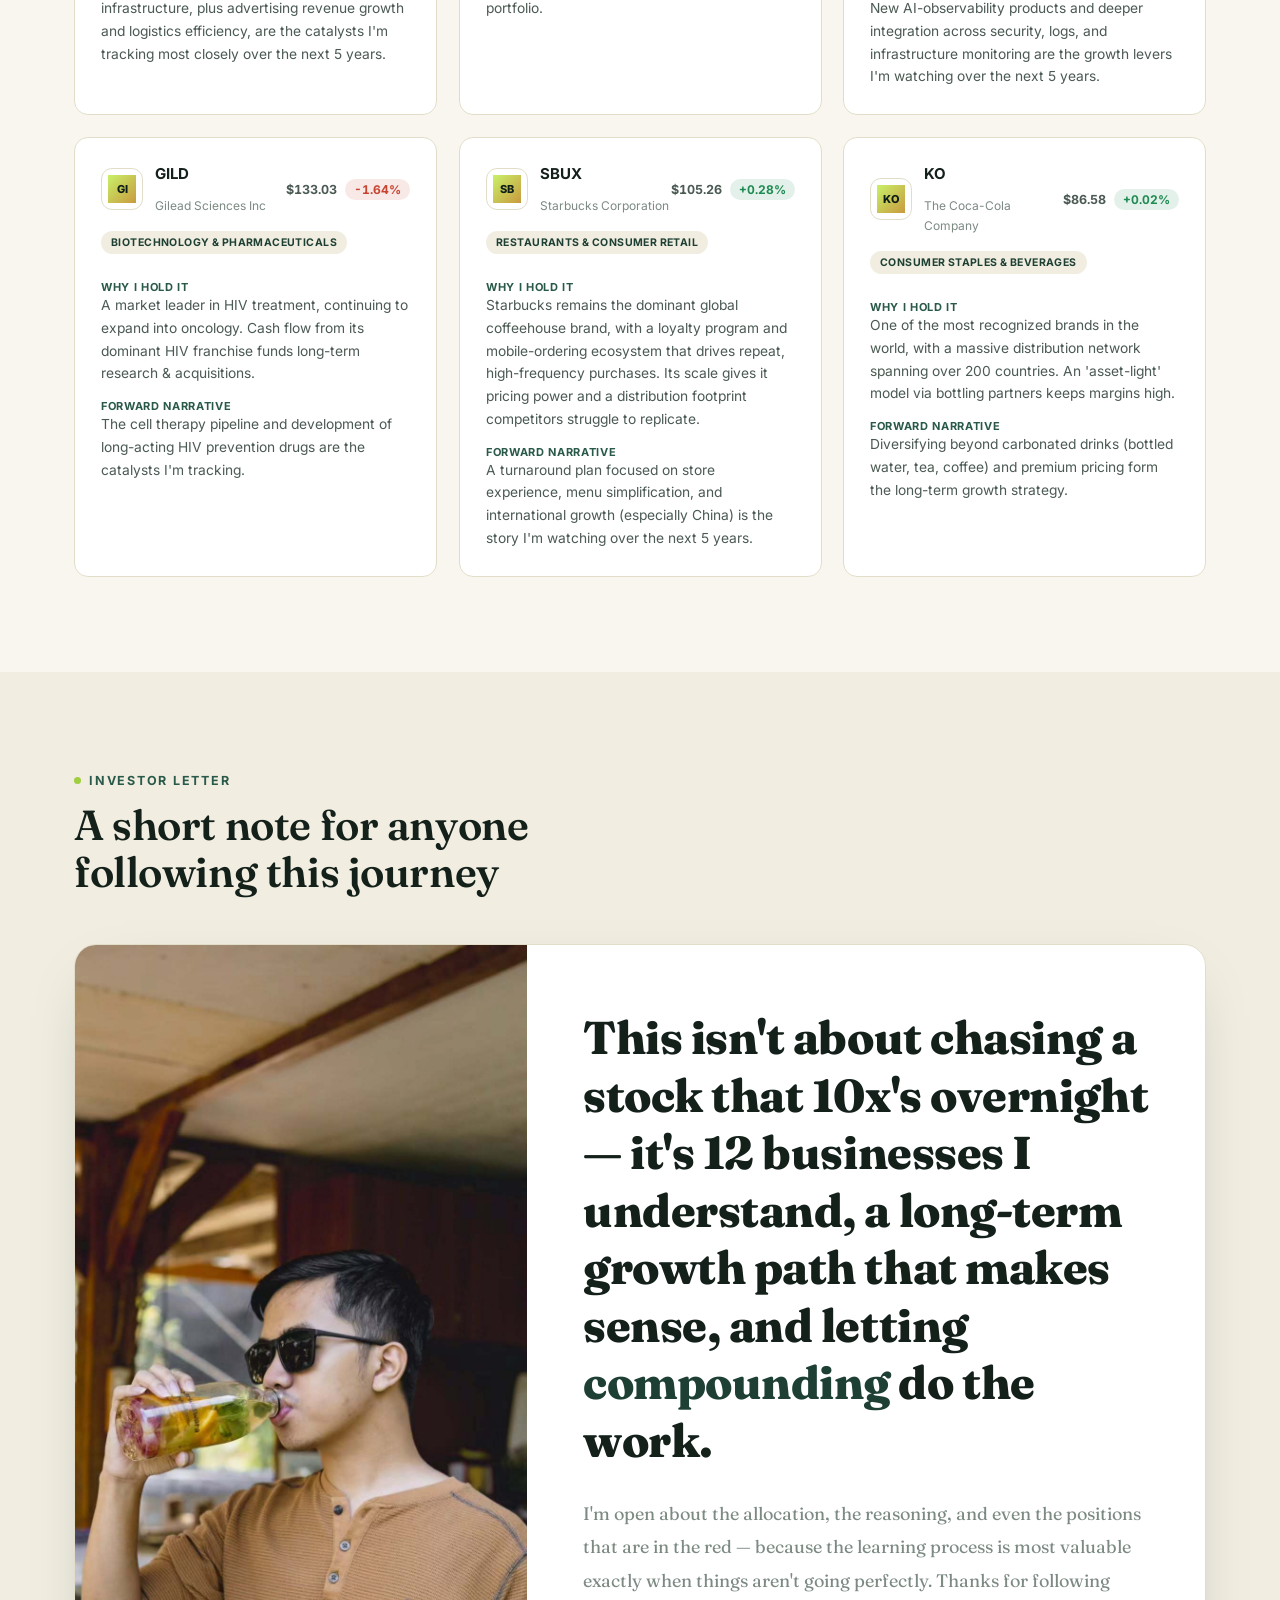
==== commit fdf445fa: "Rebuild portfolio with 12 real broker positions Replace stale holdings/capital with actual current b" ====
--- a/index.html
+++ b/index.html
@@ -4,7 +4,7 @@
 <meta charset="UTF-8" />
 <meta name="viewport" content="width=device-width, initial-scale=1.0" />
 <title>Eleven Core Holdings, Ltd. — Investment Insights</title>
-<meta name="description" content="Rais Firdaus's 11-stock portfolio — allocation, investment thesis, and 5-year growth projections. Educational investing content, not financial advice." />
+<meta name="description" content="Rais Firdaus's 12-stock portfolio — allocation, investment thesis, and 5-year growth projections. Educational investing content, not financial advice." />
 <link rel="icon" href="data:image/svg+xml,%3Csvg xmlns='http://www.w3.org/2000/svg' viewBox='0 0 100 100'%3E%3Crect width='100' height='100' rx='22' fill='%2312281f'/%3E%3Cpath d='M20 65 L40 40 L55 55 L80 25' stroke='%23c8f169' stroke-width='8' fill='none' stroke-linecap='round' stroke-linejoin='round'/%3E%3C/svg%3E" />
 <link rel="preconnect" href="https://fonts.googleapis.com" />
 <link rel="preconnect" href="https://fonts.gstatic.com" crossorigin />
@@ -81,20 +81,20 @@
       <img src="assets/hero-cover.webp" alt="" class="photo-hero-bg" loading="lazy" />
       <div class="photo-hero-scrim" aria-hidden="true"></div>
       <div class="photo-hero-content hero-copy">
-        <span class="eyebrow on-dark">11 Hand-Picked Stocks · Live &amp; Open</span>
+        <span class="eyebrow on-dark">12 Hand-Picked Stocks · Live &amp; Open</span>
         <h1>Building wealth through <em>compounding</em>, one stock decision at a time.</h1>
         <p>
           I'm Rais Firdaus — I share my research and stock portfolio openly on YouTube, Instagram, X, and LinkedIn.
-          This page breaks down the <strong>11 stocks</strong> at the core of my portfolio right now: why I hold them, how
+          This page breaks down the <strong>12 stocks</strong> at the core of my portfolio right now: why I hold them, how
           they're weighted, and how I see their outlook over the next 5 years.
         </p>
         <div class="hero-actions">
-          <a href="#holdings" class="btn btn-primary">See My 11 Picks</a>
+          <a href="#holdings" class="btn btn-primary">See My 12 Picks</a>
           <a href="#social" class="btn btn-outline">Follow the Journey</a>
         </div>
         <div class="hero-stats">
           <div class="hero-stat">
-            <strong id="stat-count">11</strong>
+            <strong id="stat-count">12</strong>
             <span>Core Holdings</span>
           </div>
           <div class="hero-stat">
@@ -144,7 +144,7 @@
         <span class="eyebrow on-dark">Portfolio Performance</span>
         <h2>Performance summary in USD</h2>
         <p>
-          Calculated automatically from live prices across all 11 stocks (assuming 1 share each, not actual holding size),
+          Calculated automatically from live prices across all 12 stocks (assuming 1 share each, not actual holding size),
           refreshed automatically roughly every 30 minutes during US market hours — same as the prices above.
         </p>
       </div>
@@ -156,7 +156,7 @@
         </span>
         <span class="perf-label">Total Portfolio Value</span>
         <strong class="perf-value" id="perf-total">—</strong>
-        <span class="perf-sub" id="perf-vs-capital">11 stocks · USD</span>
+        <span class="perf-sub" id="perf-vs-capital">12 stocks · USD</span>
       </div>
       <div class="perf-tile">
         <span class="perf-icon">
@@ -164,7 +164,7 @@
         </span>
         <span class="perf-label">Initial Investment Capital</span>
         <strong class="perf-value" id="perf-net">—</strong>
-        <span class="perf-sub">what I originally put in, 11 stocks</span>
+        <span class="perf-sub">what I originally put in, 12 stocks</span>
       </div>
       <div class="perf-tile">
         <span class="perf-icon">
@@ -208,7 +208,7 @@
   <div class="container">
     <div class="section-head reveal">
       <span class="eyebrow">Holdings Report</span>
-      <h2>All 11 stocks, fund fact-sheet style</h2>
+      <h2>All 12 stocks, fund fact-sheet style</h2>
       <p>
         Click any ticker symbol to open the company's official website — check out the products, financials, and latest
         news yourself before doing further research.
@@ -260,7 +260,7 @@
   <div class="container">
     <div class="section-head reveal">
       <span class="eyebrow">Live Price Chart</span>
-      <h2>Track any of the 11 holdings, any timeframe</h2>
+      <h2>Track any of the 12 holdings, any timeframe</h2>
       <p>Pick a stock and a window below — the price history refreshes automatically every 30 minutes.</p>
     </div>
 
@@ -477,8 +477,8 @@
         <h2>Expected portfolio growth over the next 5 years</h2>
         <p>
           The curve below is a <strong>personal illustrative thesis</strong>, not a promise of investment results. I built it
-          from blended growth assumptions across the 11 sectors I hold: semiconductors &amp; AI, energy infrastructure, digital
-          payments, pharma, and defensive consumer staples. This mix of aggressive-growth and stable sectors is what I hope
+          from blended growth assumptions across the sectors I hold: cloud/software &amp; AI platforms, digital
+          payments, e-commerce, pharma &amp; biotech, and defensive consumer staples. This mix of aggressive-growth and stable sectors is what I hope
           can sustain long-term <em>compounding</em> while keeping risk in check.
         </p>
       </div>
@@ -505,7 +505,7 @@
 <section class="section" id="sectors">
   <div class="container sectors-grid">
     <div class="radar-card reveal">
-      <svg id="radar-svg" width="100%" height="360" role="img" aria-label="Radar chart of allocation and growth projection across the 11 holdings"></svg>
+      <svg id="radar-svg" width="100%" height="360" role="img" aria-label="Radar chart of allocation and growth projection across the 12 holdings"></svg>
       <div class="radar-legend">
         <span class="legend-dot on-light"><i style="background:var(--forest-700)"></i> Portfolio Allocation</span>
         <span class="legend-dot on-light"><i style="background:var(--lime-400)"></i> 5-Year Growth Projection</span>
@@ -513,7 +513,7 @@
     </div>
     <div class="sector-copy reveal">
       <span class="eyebrow">Sector Spread</span>
-      <h2 style="margin-top:14px;font-size:clamp(28px,3.8vw,40px)">These 11 stocks span every major sector</h2>
+      <h2 style="margin-top:14px;font-size:clamp(28px,3.8vw,40px)">These 12 stocks span every major sector</h2>
       <p style="margin-top:16px;color:var(--ink-600);font-size:16.5px;line-height:1.7">
         Each axis on the radar represents one stock. The wider the dark-green area, the bigger its current allocation
         weight; the wider the light-green area, the bigger its expected 5-year growth. Values are normalized against the
@@ -530,14 +530,14 @@
   <div class="container">
     <div class="section-head reveal">
       <span class="eyebrow">Portfolio Allocation</span>
-      <h2>11 stocks, one cross-sector diversification strategy</h2>
-      <p>Each slice's size reflects its current position value as a share of the total 11-stock portfolio.</p>
+      <h2>12 stocks, one cross-sector diversification strategy</h2>
+      <p>Each slice's size reflects its current position value as a share of the total 12-stock portfolio.</p>
     </div>
     <div class="allocation-grid">
       <div class="donut-wrap reveal">
         <div class="donut" id="donut">
           <div class="donut-center">
-            <strong id="stat-count-2">11</strong>
+            <strong id="stat-count-2">12</strong>
             <span>stocks in the core portfolio</span>
           </div>
         </div>
@@ -586,7 +586,7 @@
     </div>
     <div class="reveal">
       <span class="eyebrow on-dark">Investment Philosophy</span>
-      <h2 style="color:#f8f6ee;margin-top:14px;font-size:clamp(26px,3.6vw,36px)">Four pillars behind these 11 stocks</h2>
+      <h2 style="color:#f8f6ee;margin-top:14px;font-size:clamp(26px,3.6vw,36px)">Four pillars behind these 12 stocks</h2>
       <div class="pillar-tabs" style="margin-top:28px">
         <button class="pillar-tab active" data-target="panel-mission">Mission</button>
         <button class="pillar-tab" data-target="panel-values">Values</button>
@@ -616,10 +616,10 @@
       <div class="pillar-panel" id="panel-vision">
         <h3>Vision</h3>
         <p>
-          Over the next 5 years, I want this 11-stock portfolio to grow through a combination of capital gains and
-          reinvested dividends, backed by two megatrends I believe in: cloud/software &amp; e-commerce-driven digital
-          infrastructure (DDOG, AMZN, MA, V), plus breakthrough healthcare &amp; pharma innovation (ABBV, JNJ, GILD)
-          — anchored by stable consumer staples and discretionary brands (KO, MNST, PEP, SBUX).
+          Over the next 5 years, I want this 12-stock portfolio to grow through a combination of capital gains and
+          reinvested dividends, backed by three megatrends I believe in: cloud/software &amp; AI platforms (DDOG, MSFT,
+          GOOGL, PLTR), digital payments &amp; e-commerce (MA, V, AMZN), plus breakthrough healthcare &amp; pharma
+          innovation (ABBV, JNJ, GILD) — anchored by stable consumer staples and discretionary brands (KO, SBUX).
         </p>
       </div>
 
@@ -640,7 +640,7 @@
   <div class="container">
     <div class="section-head reveal">
       <span class="eyebrow">Core Portfolio</span>
-      <h2>11 hand-picked stocks — sector, thesis, and forward narrative</h2>
+      <h2>12 hand-picked stocks — sector, thesis, and forward narrative</h2>
       <p>A summary of why each stock made the portfolio, and how I see its business direction going forward.</p>
     </div>
     <div class="holdings-grid" id="holdings-grid"></div>
@@ -660,7 +660,7 @@
       </div>
       <div class="letter-content">
         <p class="letter-headline">
-          This isn't about chasing a stock that 10x's overnight — it's 11 businesses I understand, a long-term
+          This isn't about chasing a stock that 10x's overnight — it's 12 businesses I understand, a long-term
           growth path that makes sense, and letting <em>compounding</em> do the work.
         </p>
         <p class="letter-sub">
@@ -684,7 +684,7 @@
   <div class="container">
     <div class="section-head reveal">
       <span class="eyebrow">Breaking News</span>
-      <h2>Latest headlines on the 11 stocks I hold</h2>
+      <h2>Latest headlines on the 12 stocks I hold</h2>
       <p>Pulled automatically from Yahoo Finance, Investing.com, Bloomberg, and other financial wires, refreshed hourly — so you can follow what's actually moving these companies.</p>
     </div>
     <div class="news-list" id="news-list"></div>
@@ -876,6 +876,6 @@
   </div>
 </div>
 
-<script src="js/main.js?v=29"></script>
+<script src="js/main.js?v=30"></script>
 </body>
 </html>
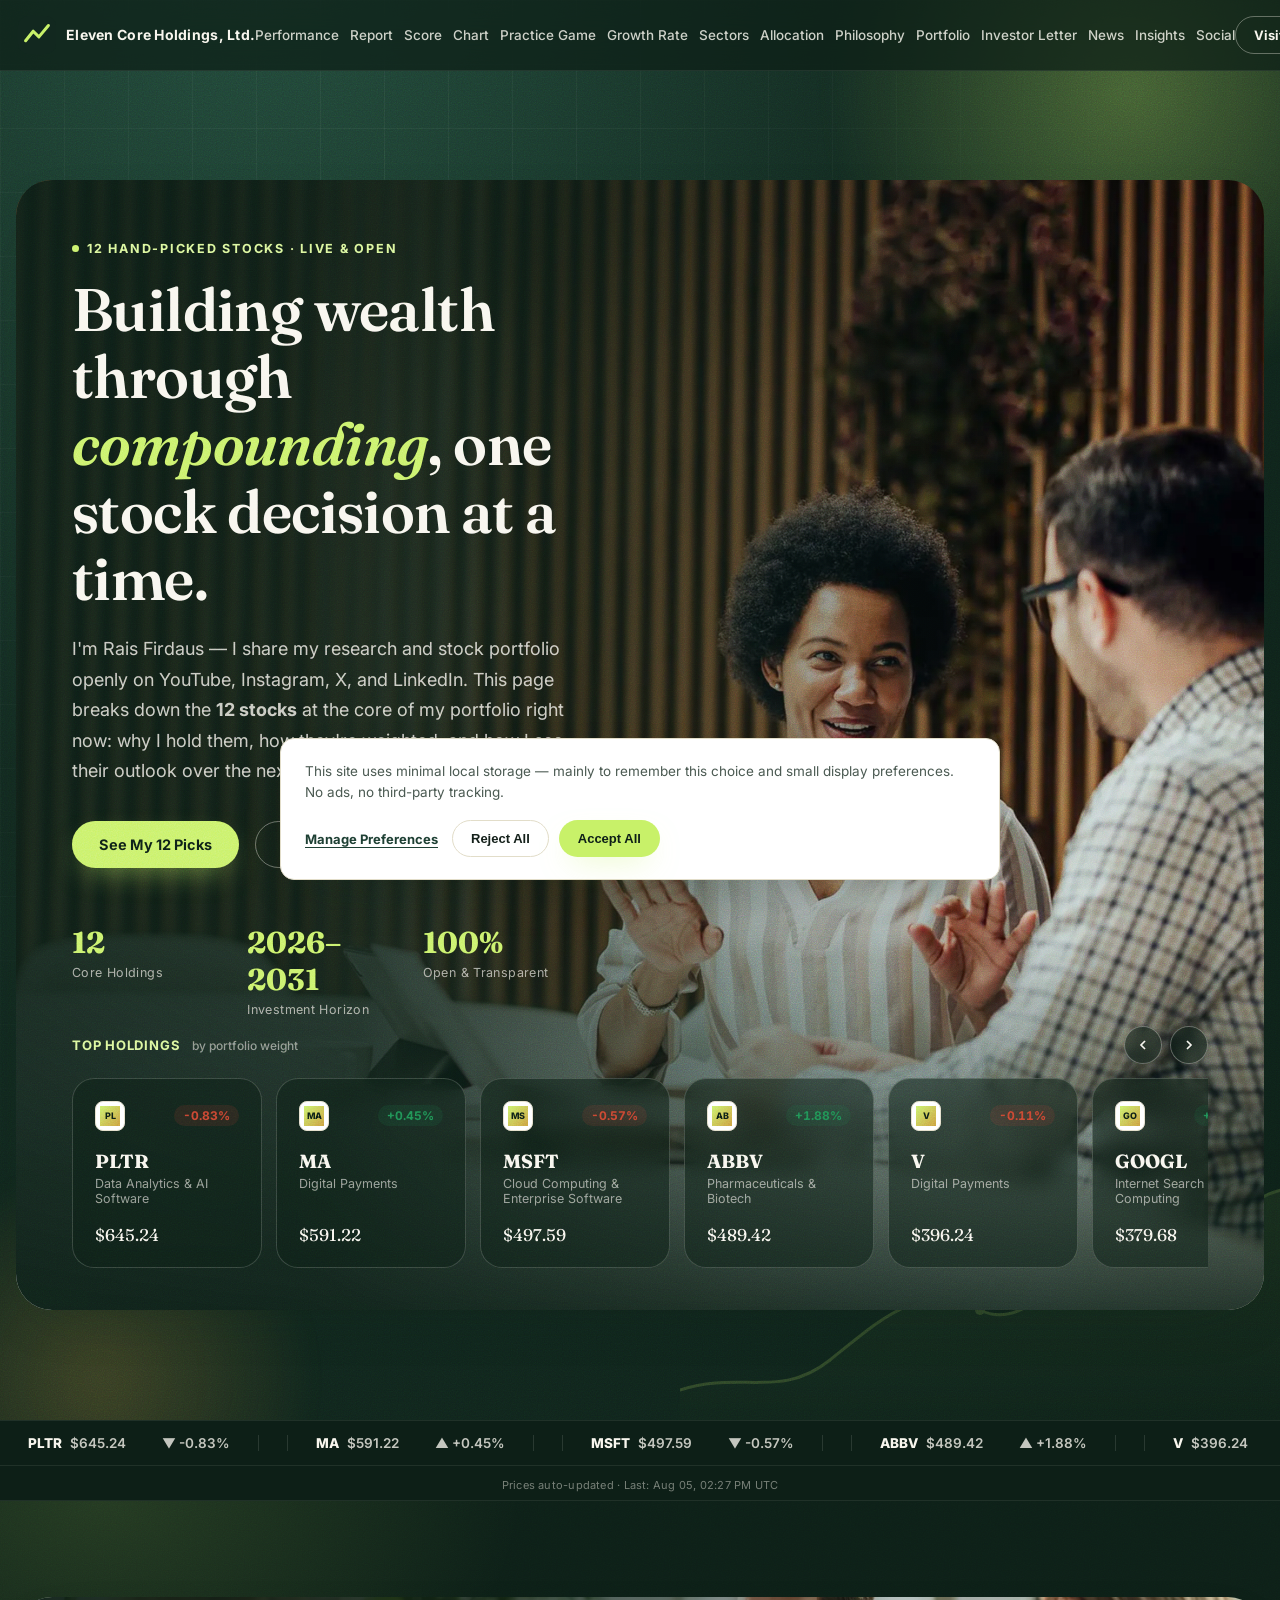
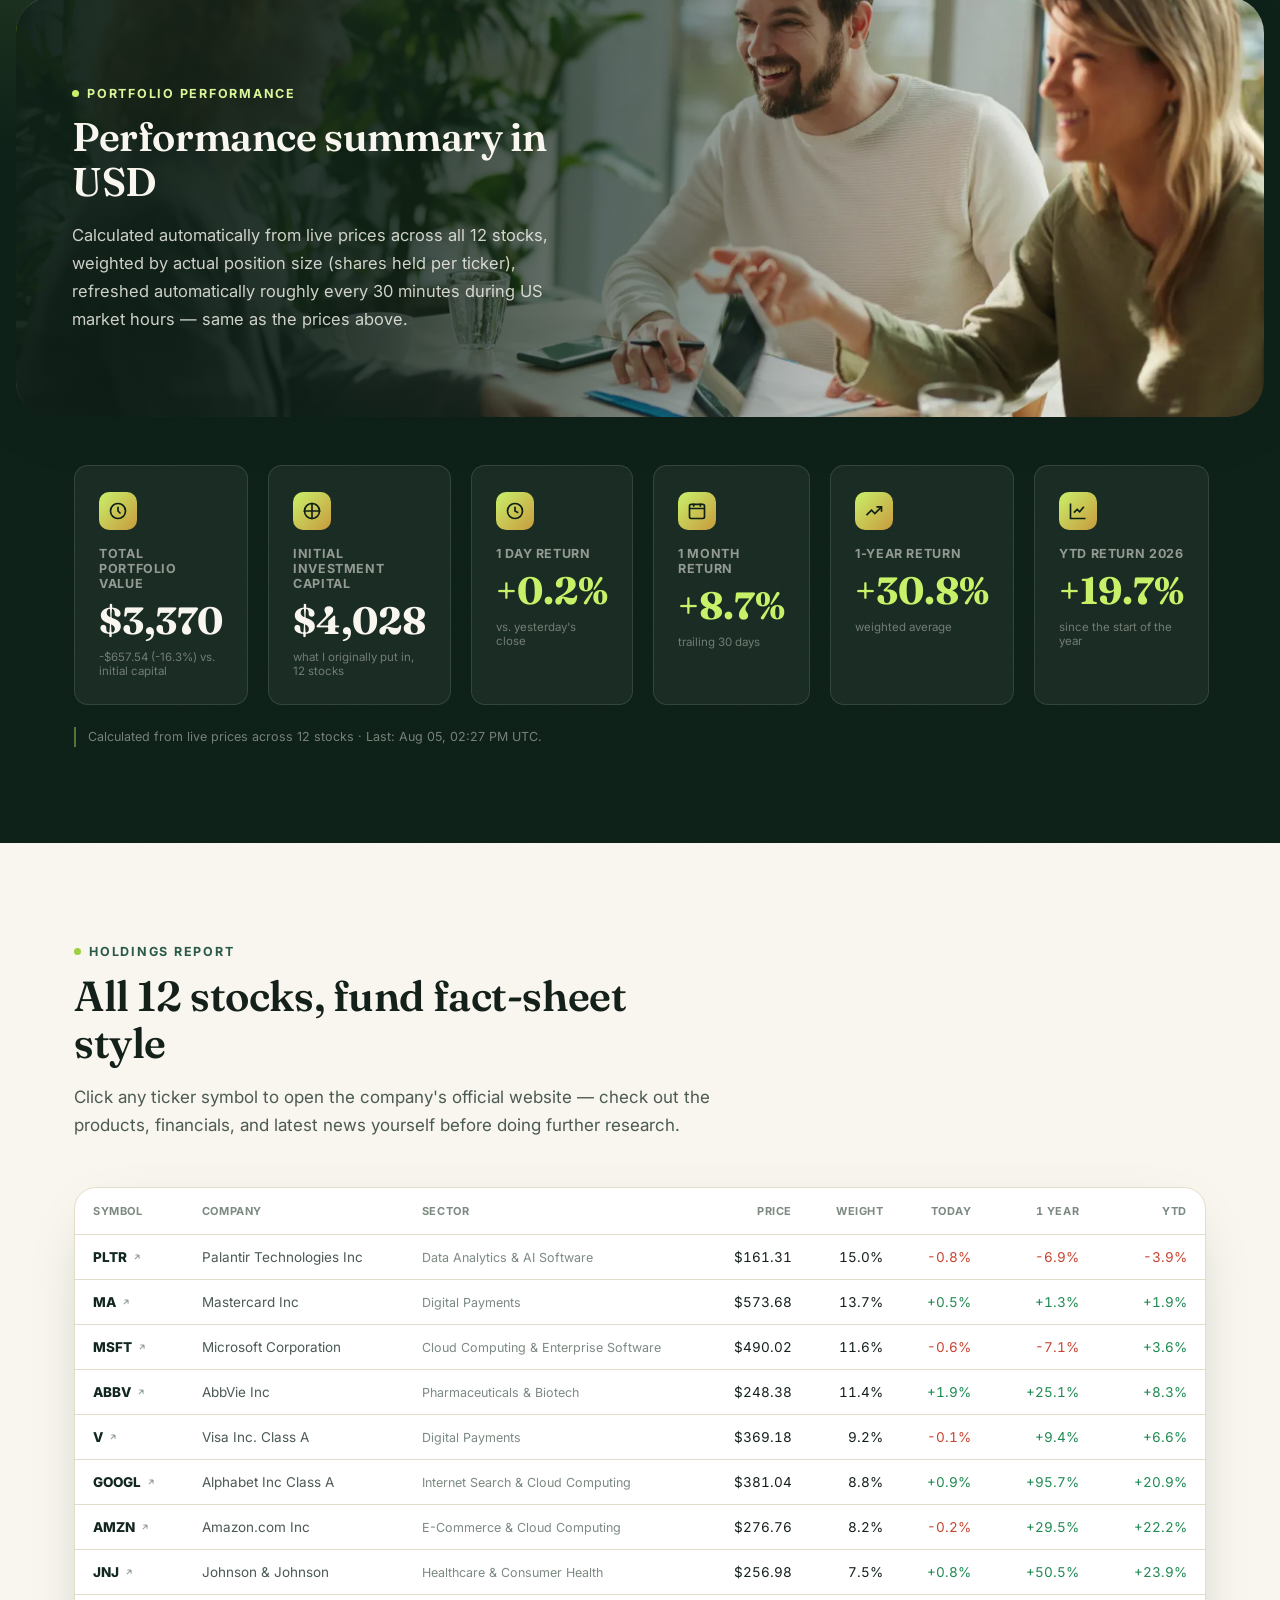
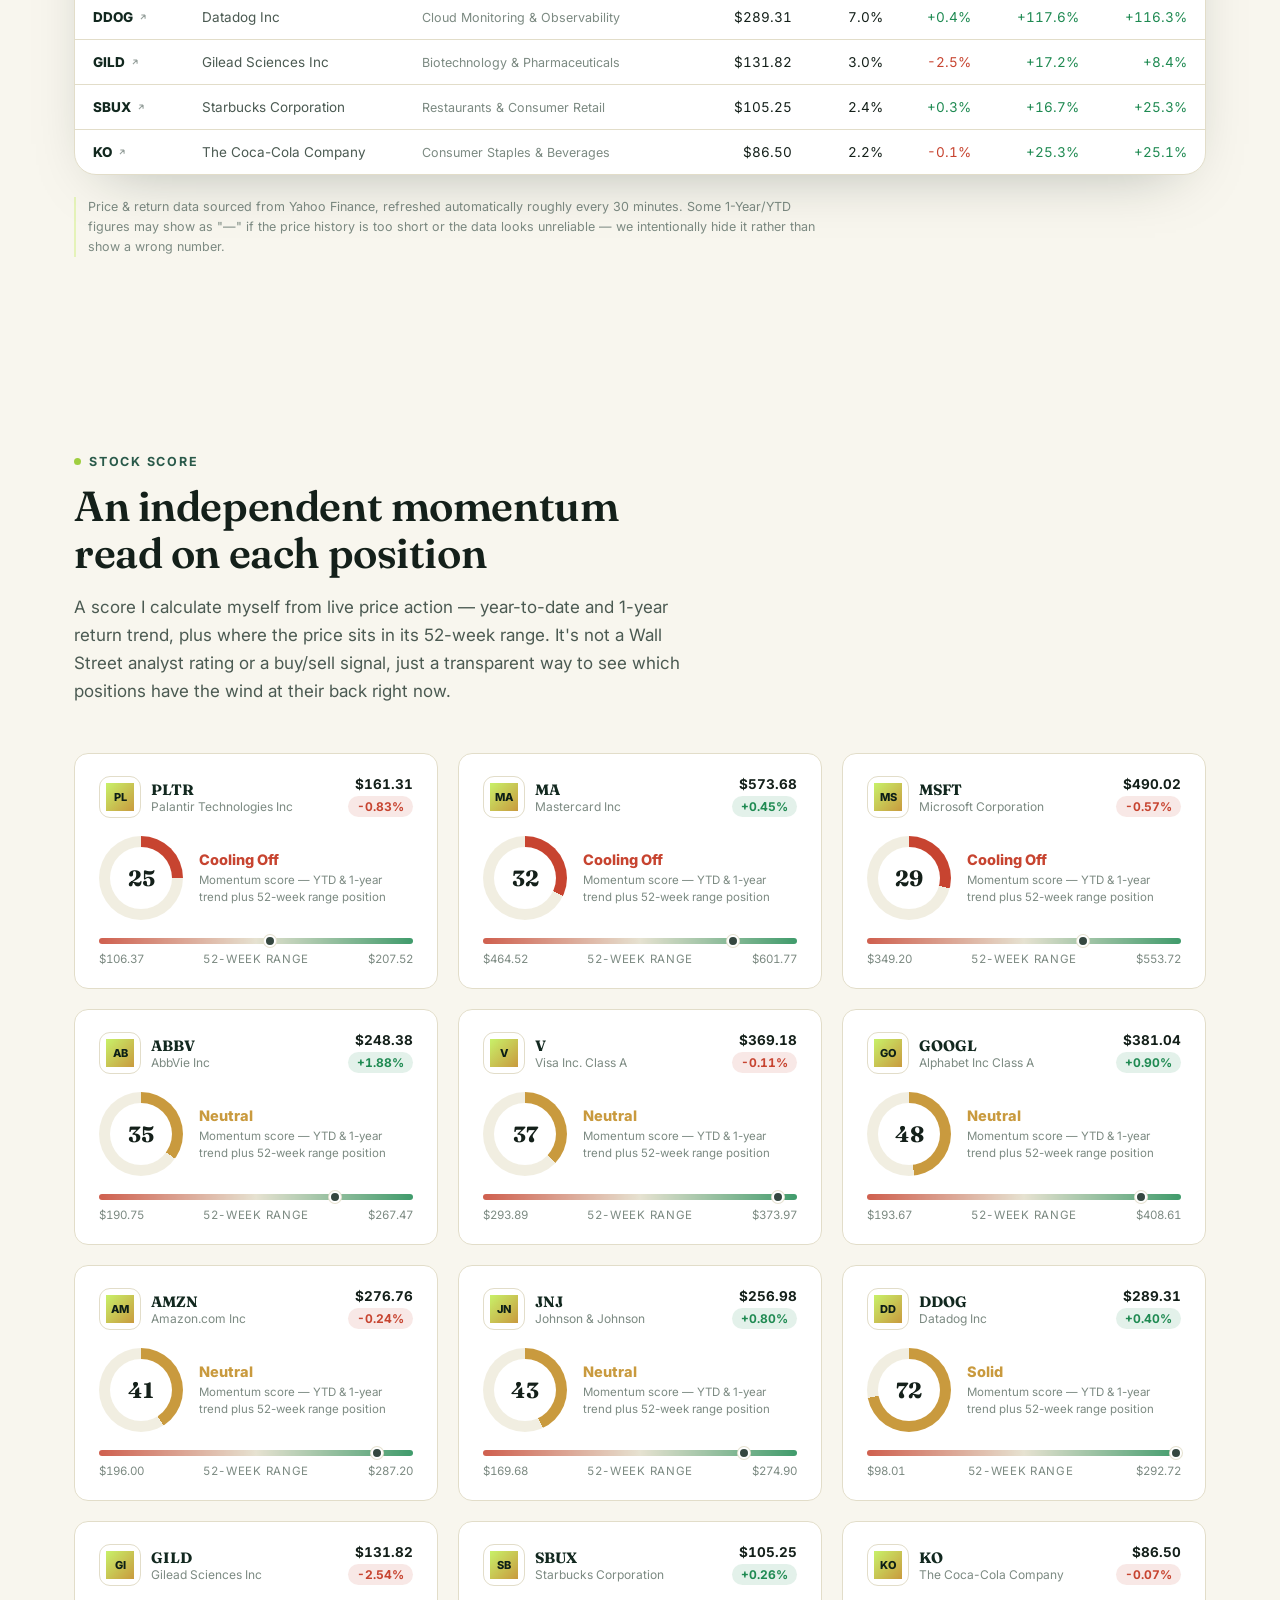
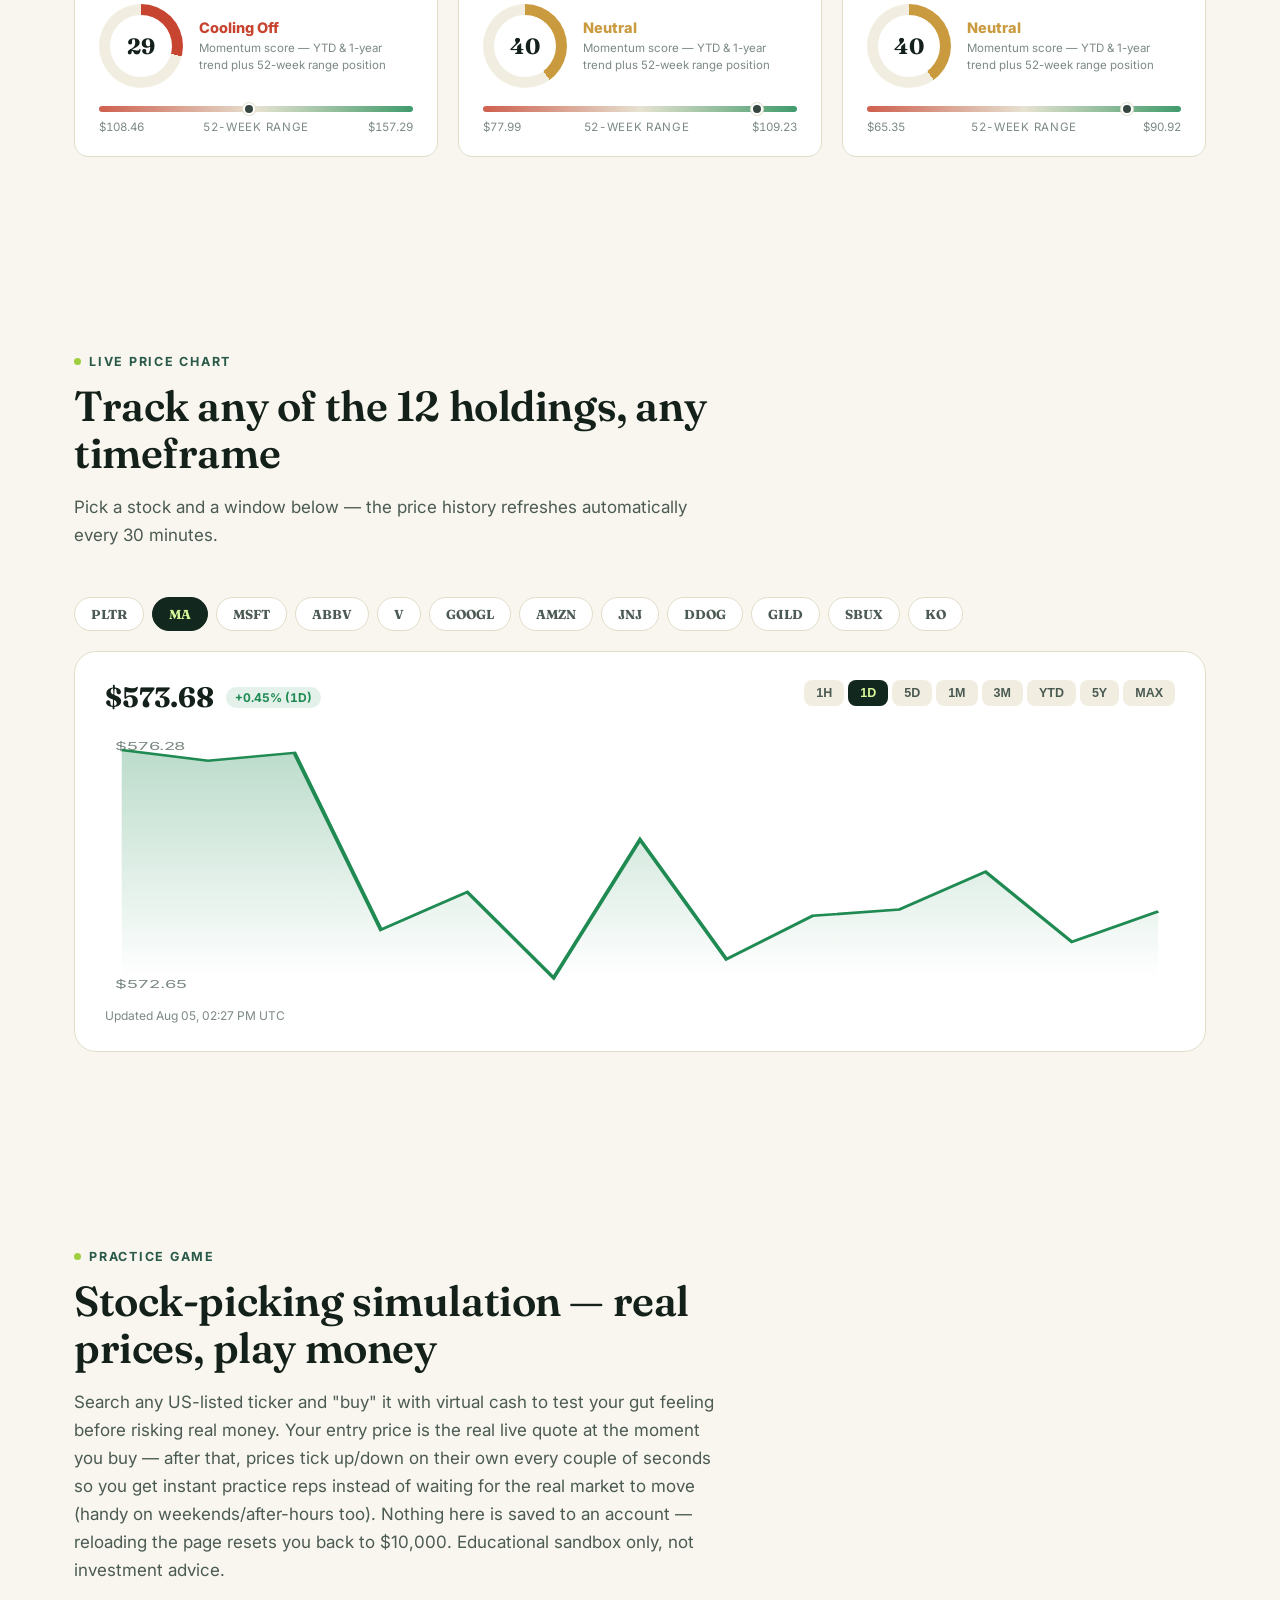
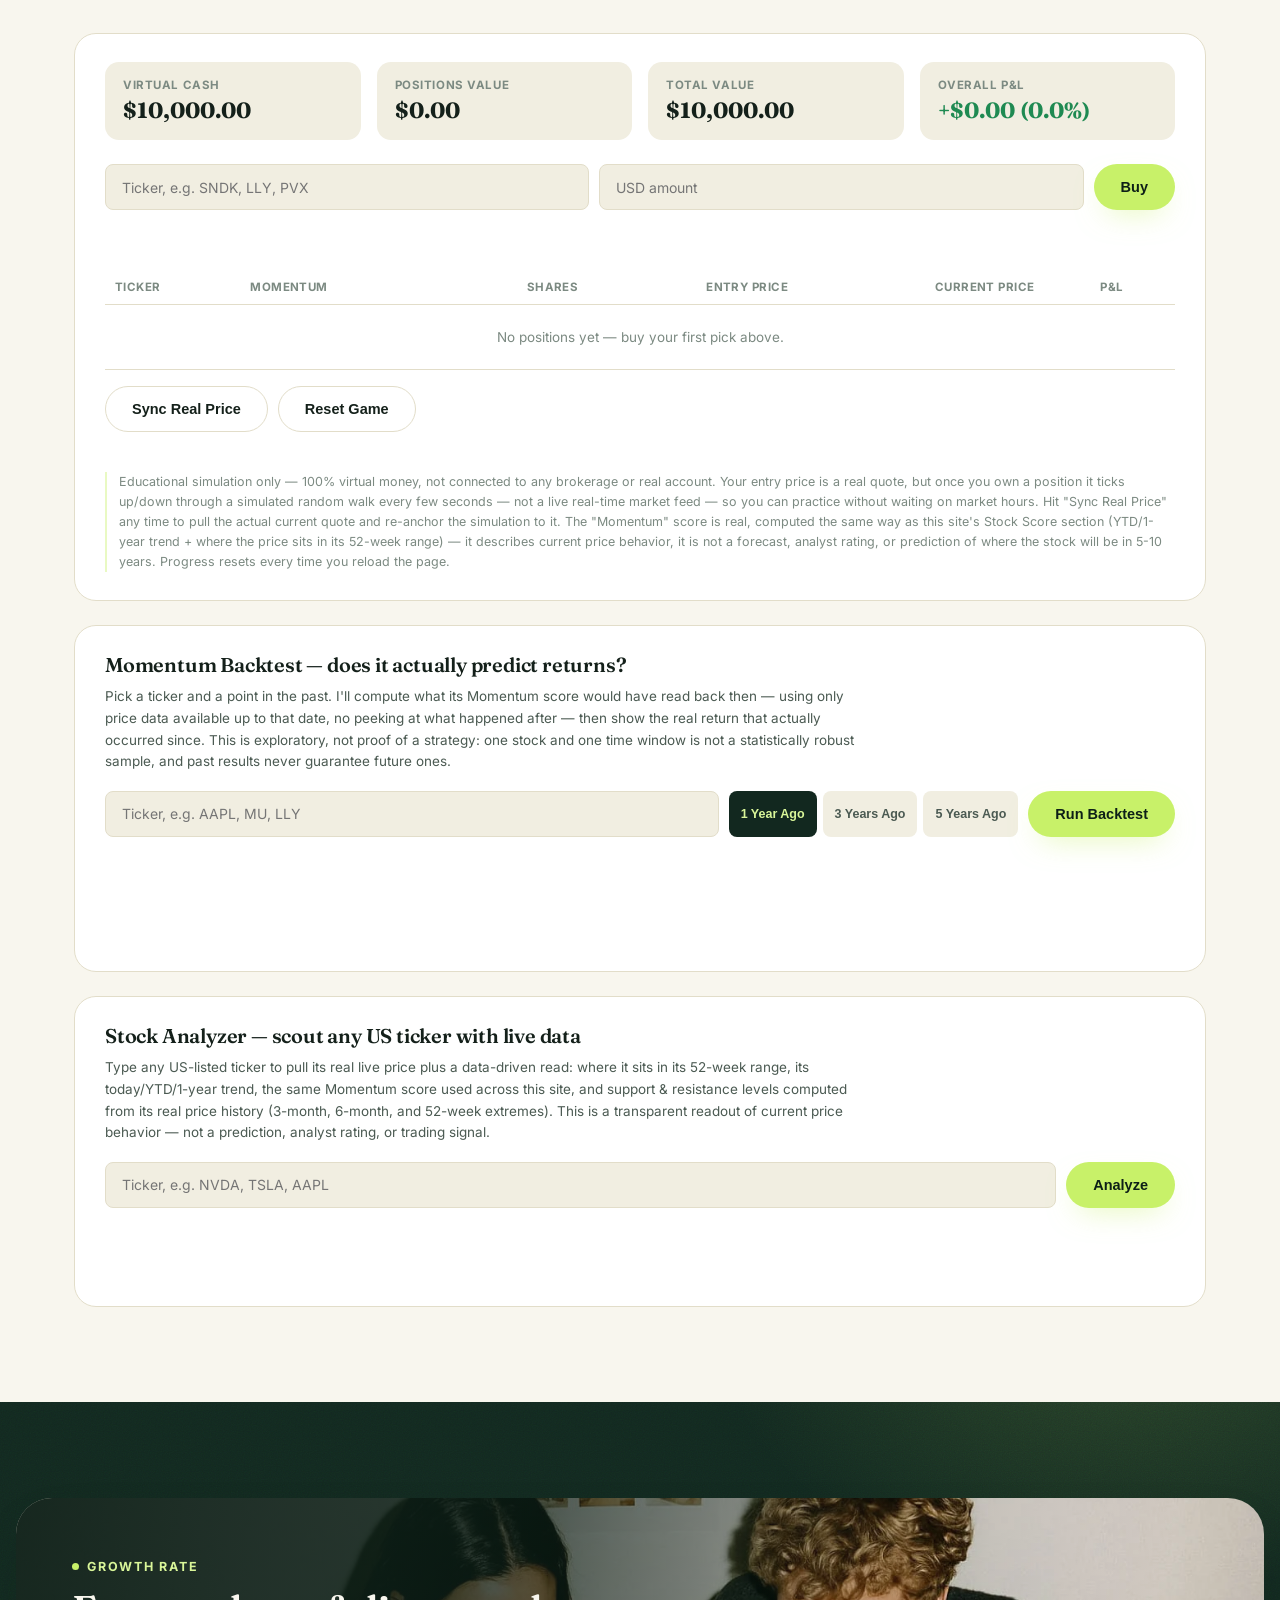
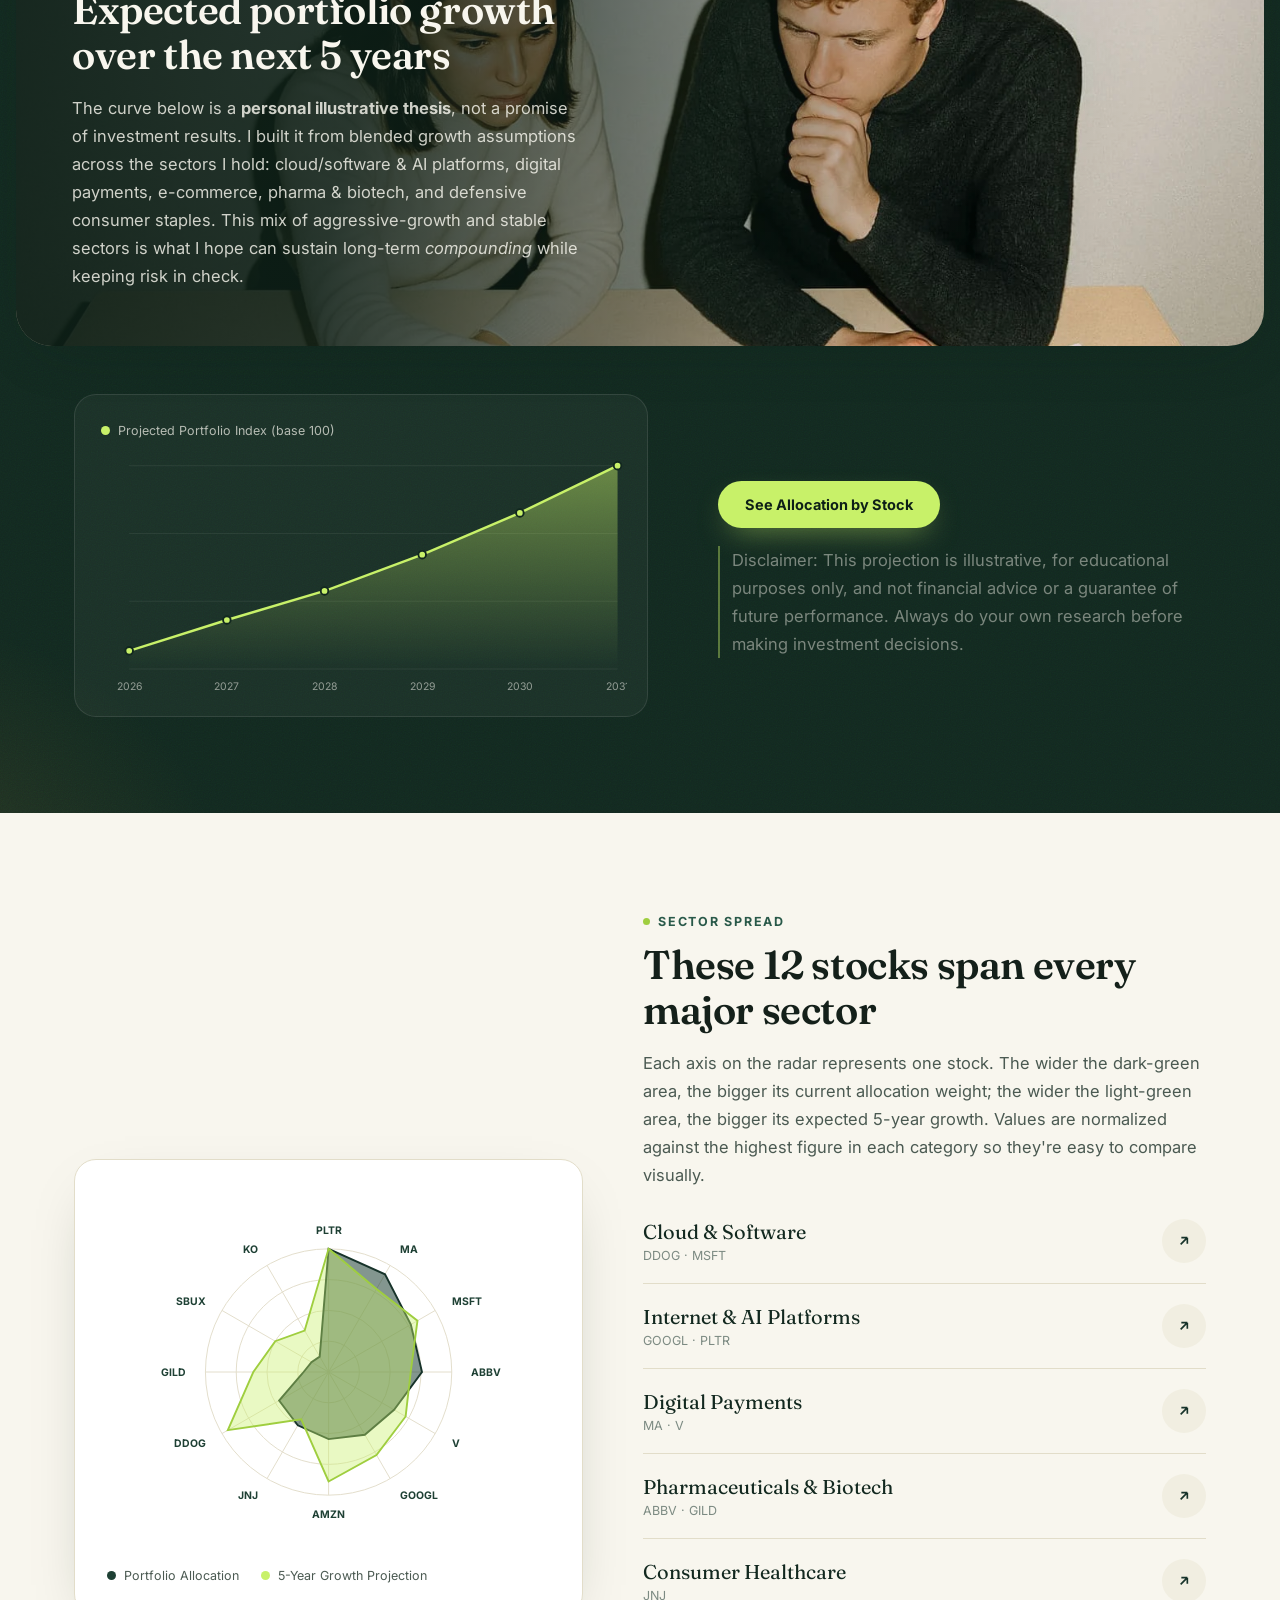
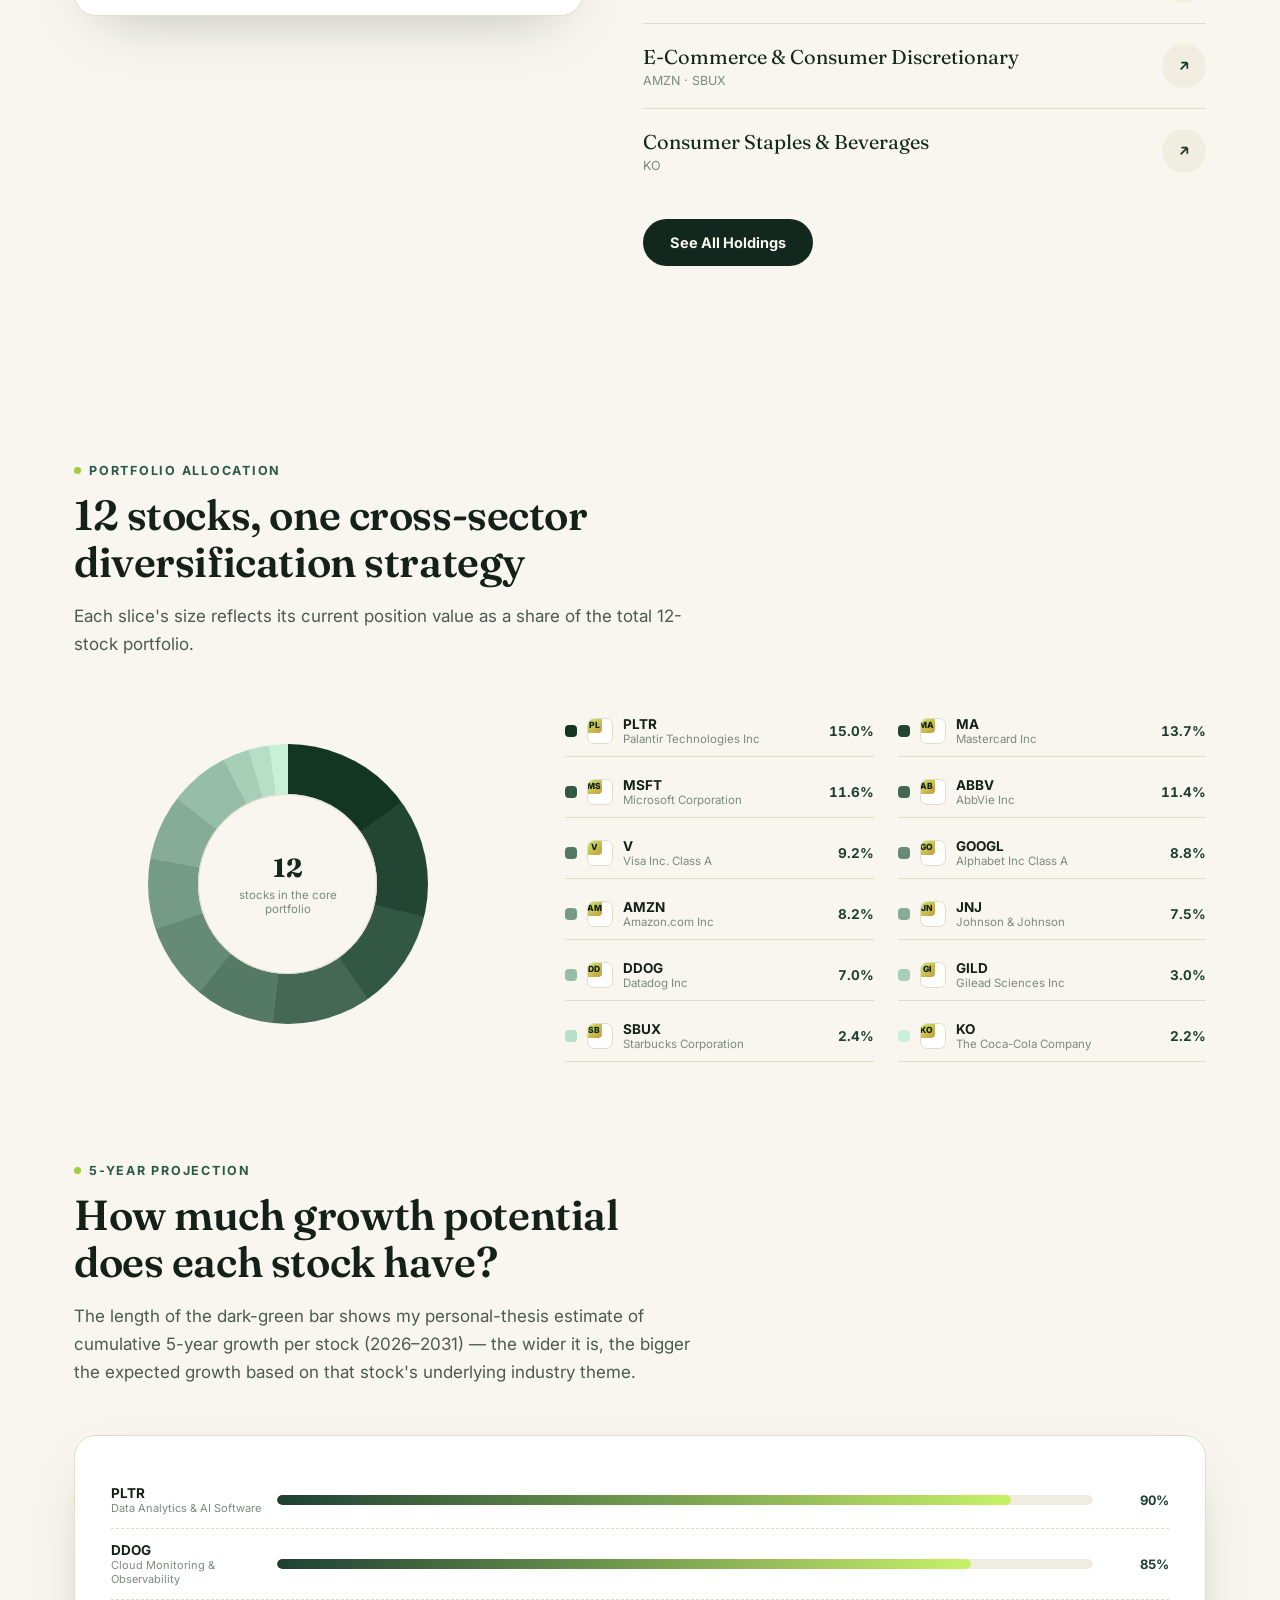
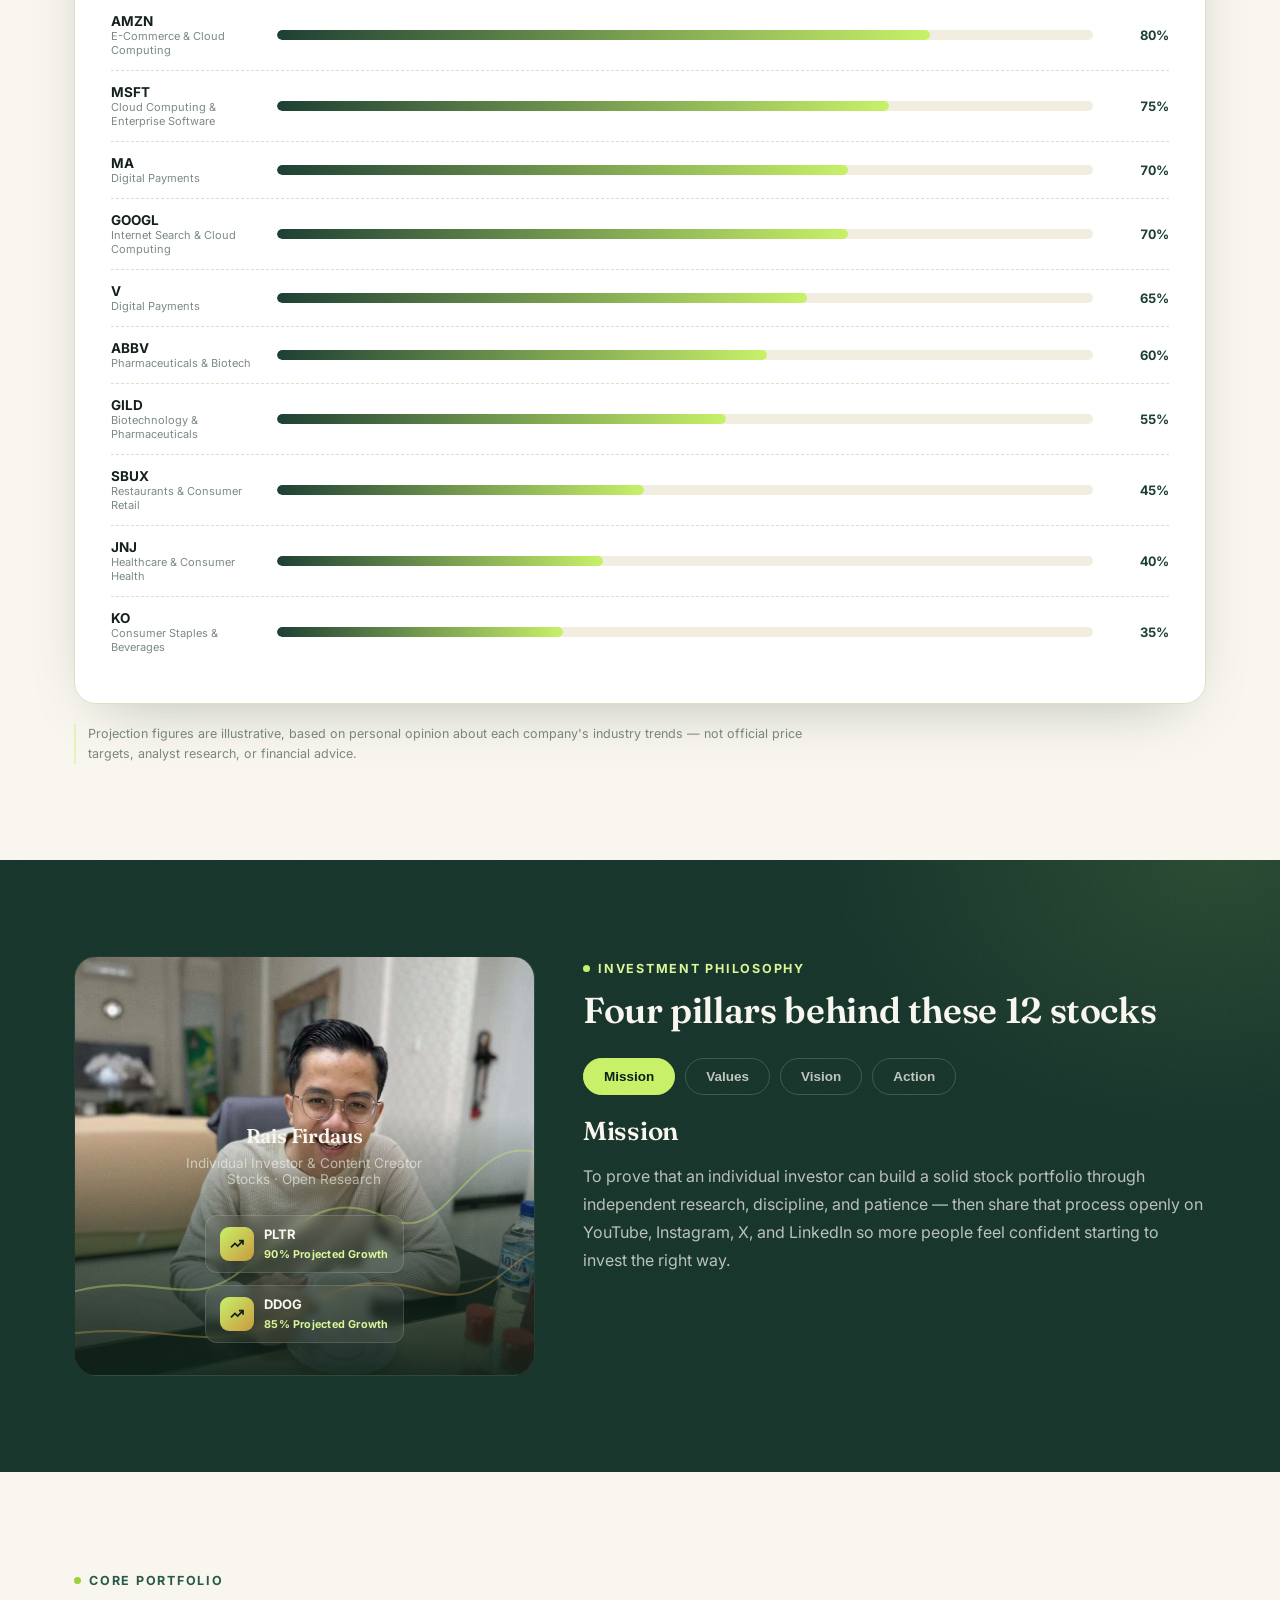
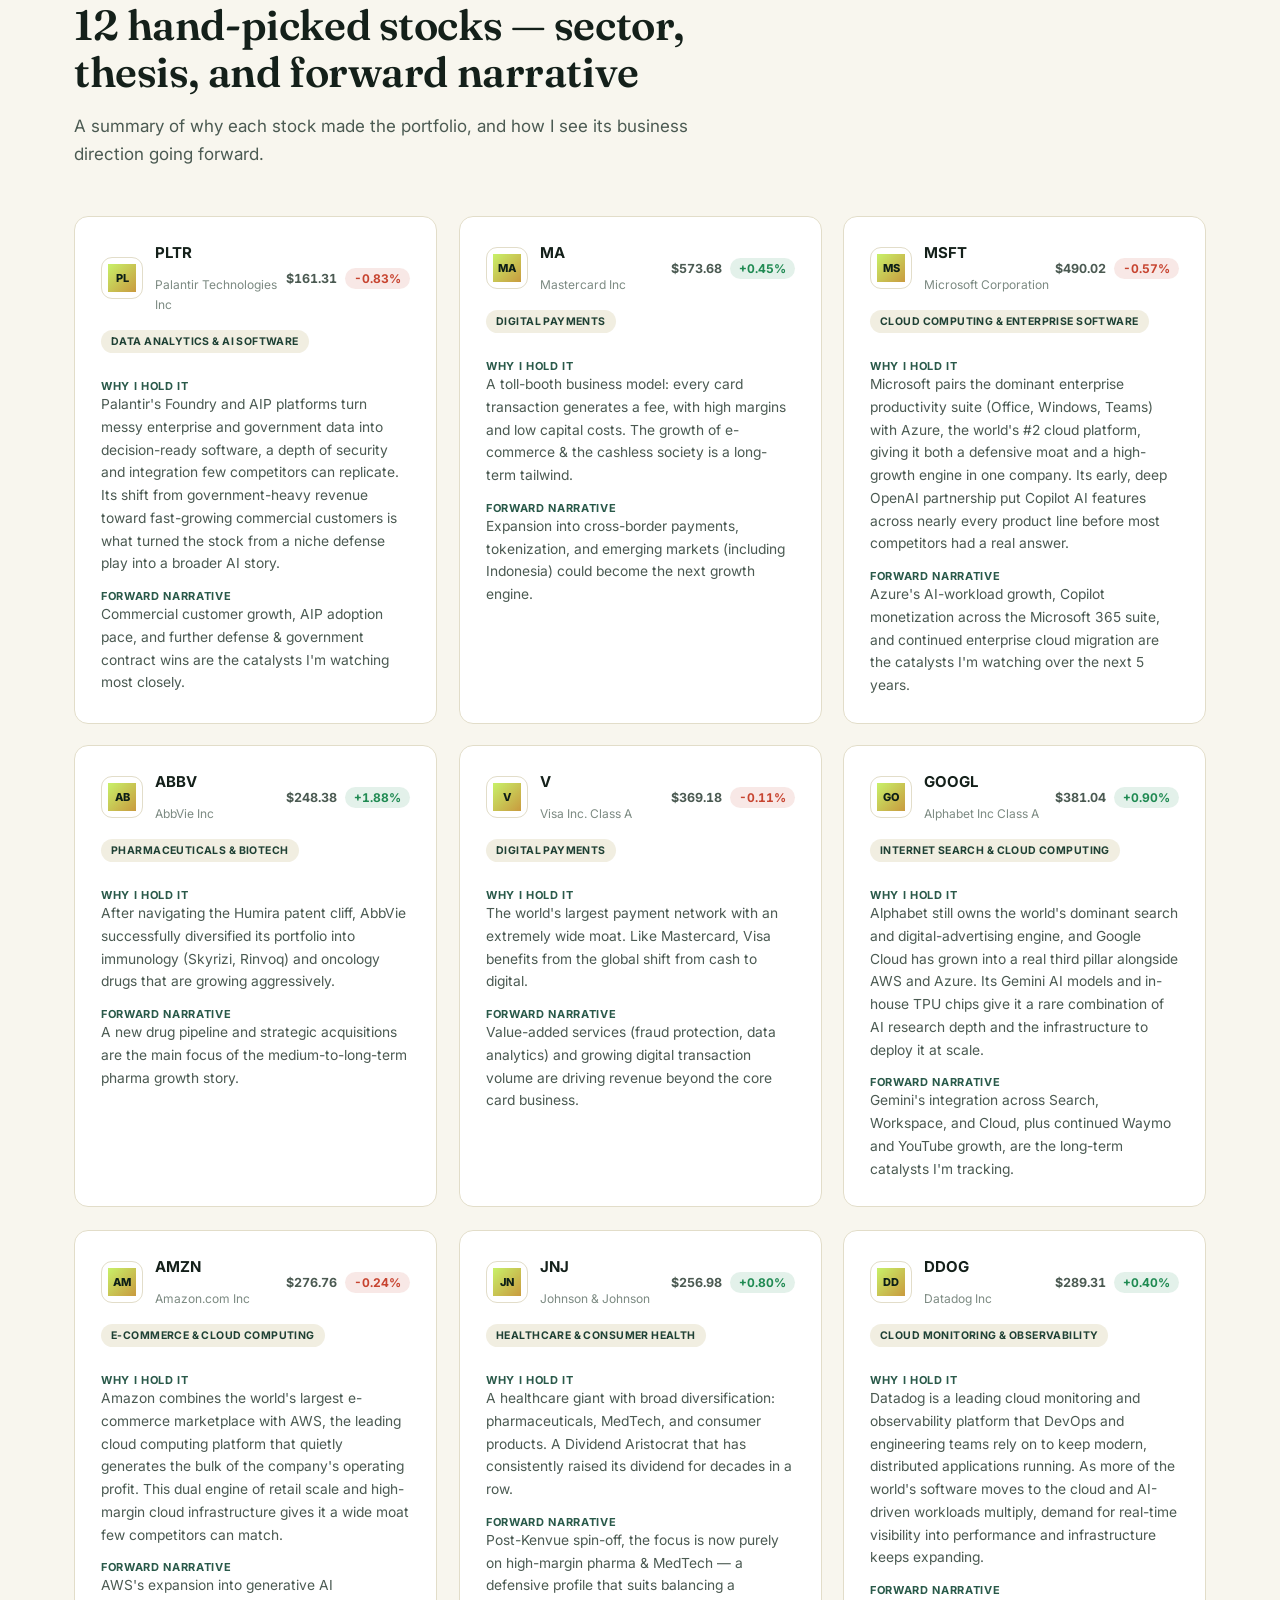
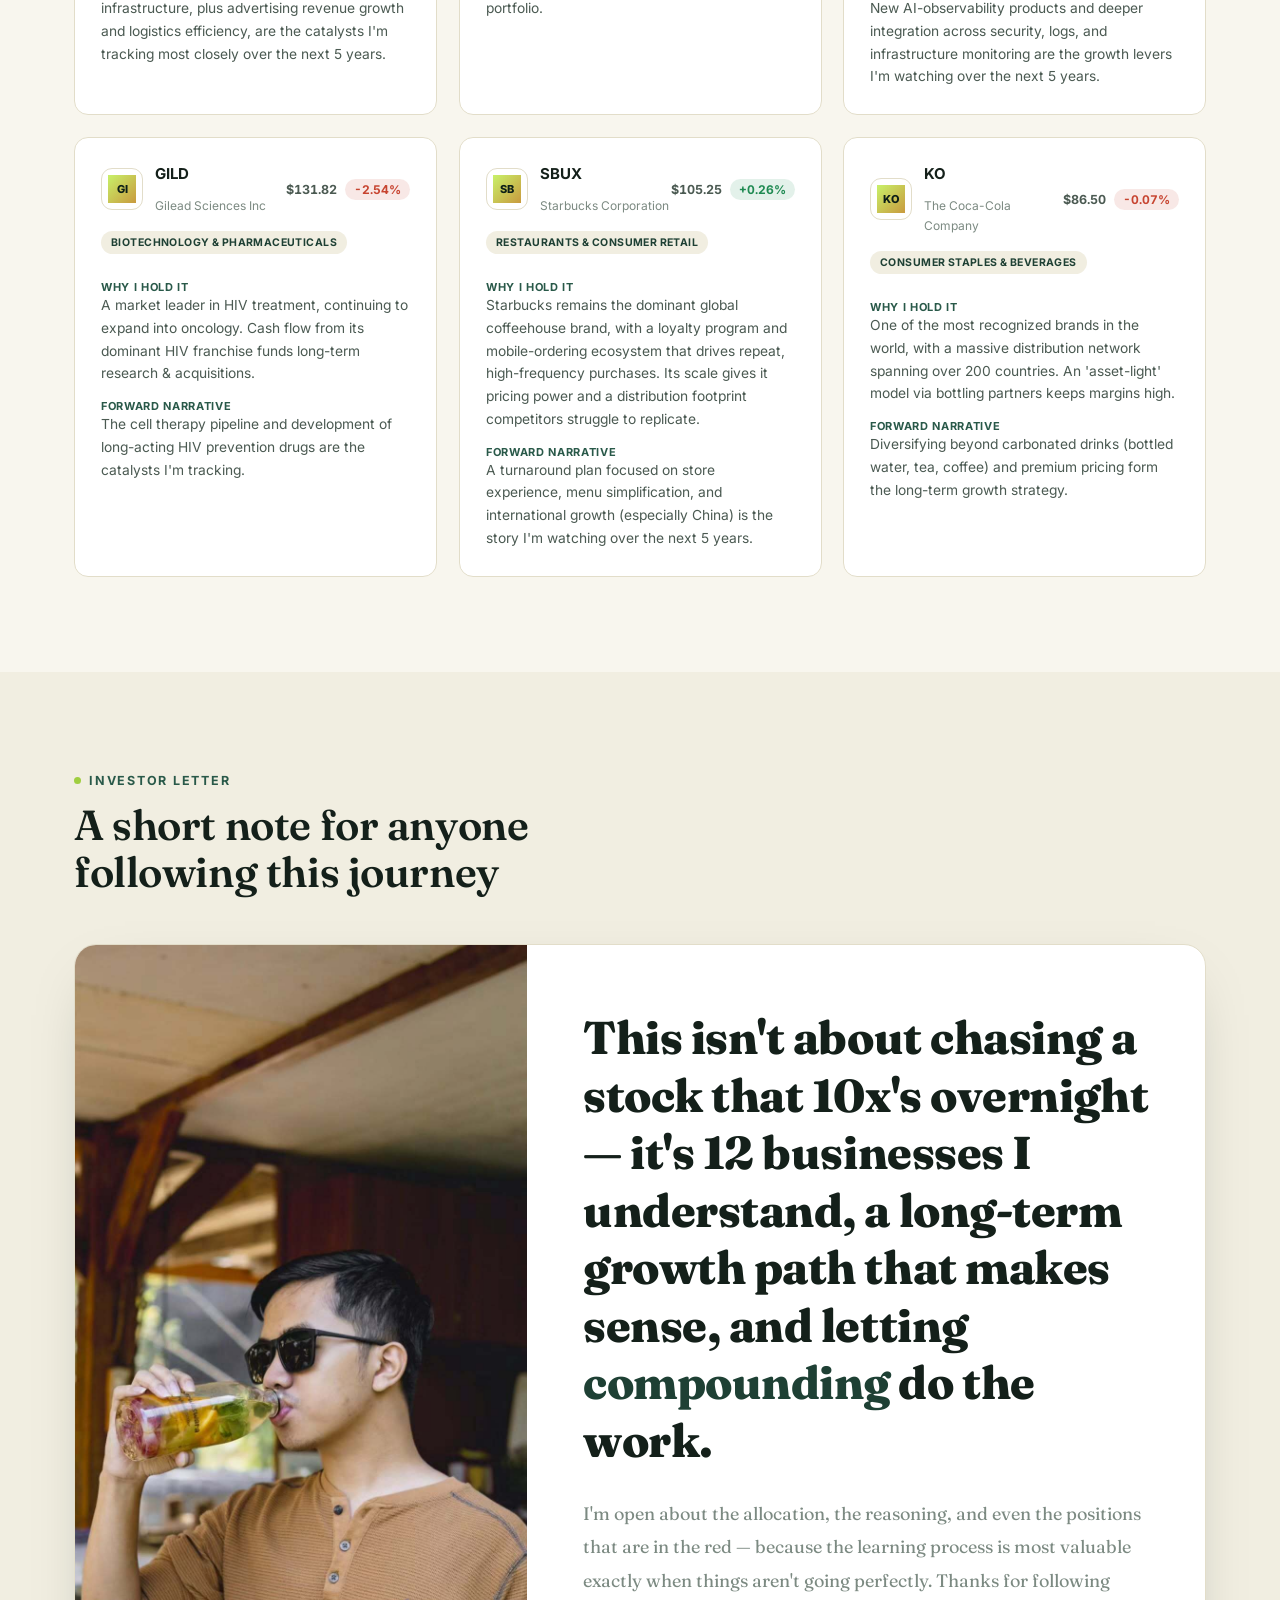
==== commit 68d8036e: "Fix Total Portfolio Value to weight by actual shares held fetch-quotes.mjs was summing raw per-share" ====
--- a/index.html
+++ b/index.html
@@ -144,8 +144,8 @@
         <span class="eyebrow on-dark">Portfolio Performance</span>
         <h2>Performance summary in USD</h2>
         <p>
-          Calculated automatically from live prices across all 12 stocks (assuming 1 share each, not actual holding size),
-          refreshed automatically roughly every 30 minutes during US market hours — same as the prices above.
+          Calculated automatically from live prices across all 12 stocks, weighted by actual position size (shares held per
+          ticker), refreshed automatically roughly every 30 minutes during US market hours — same as the prices above.
         </p>
       </div>
     </div>
